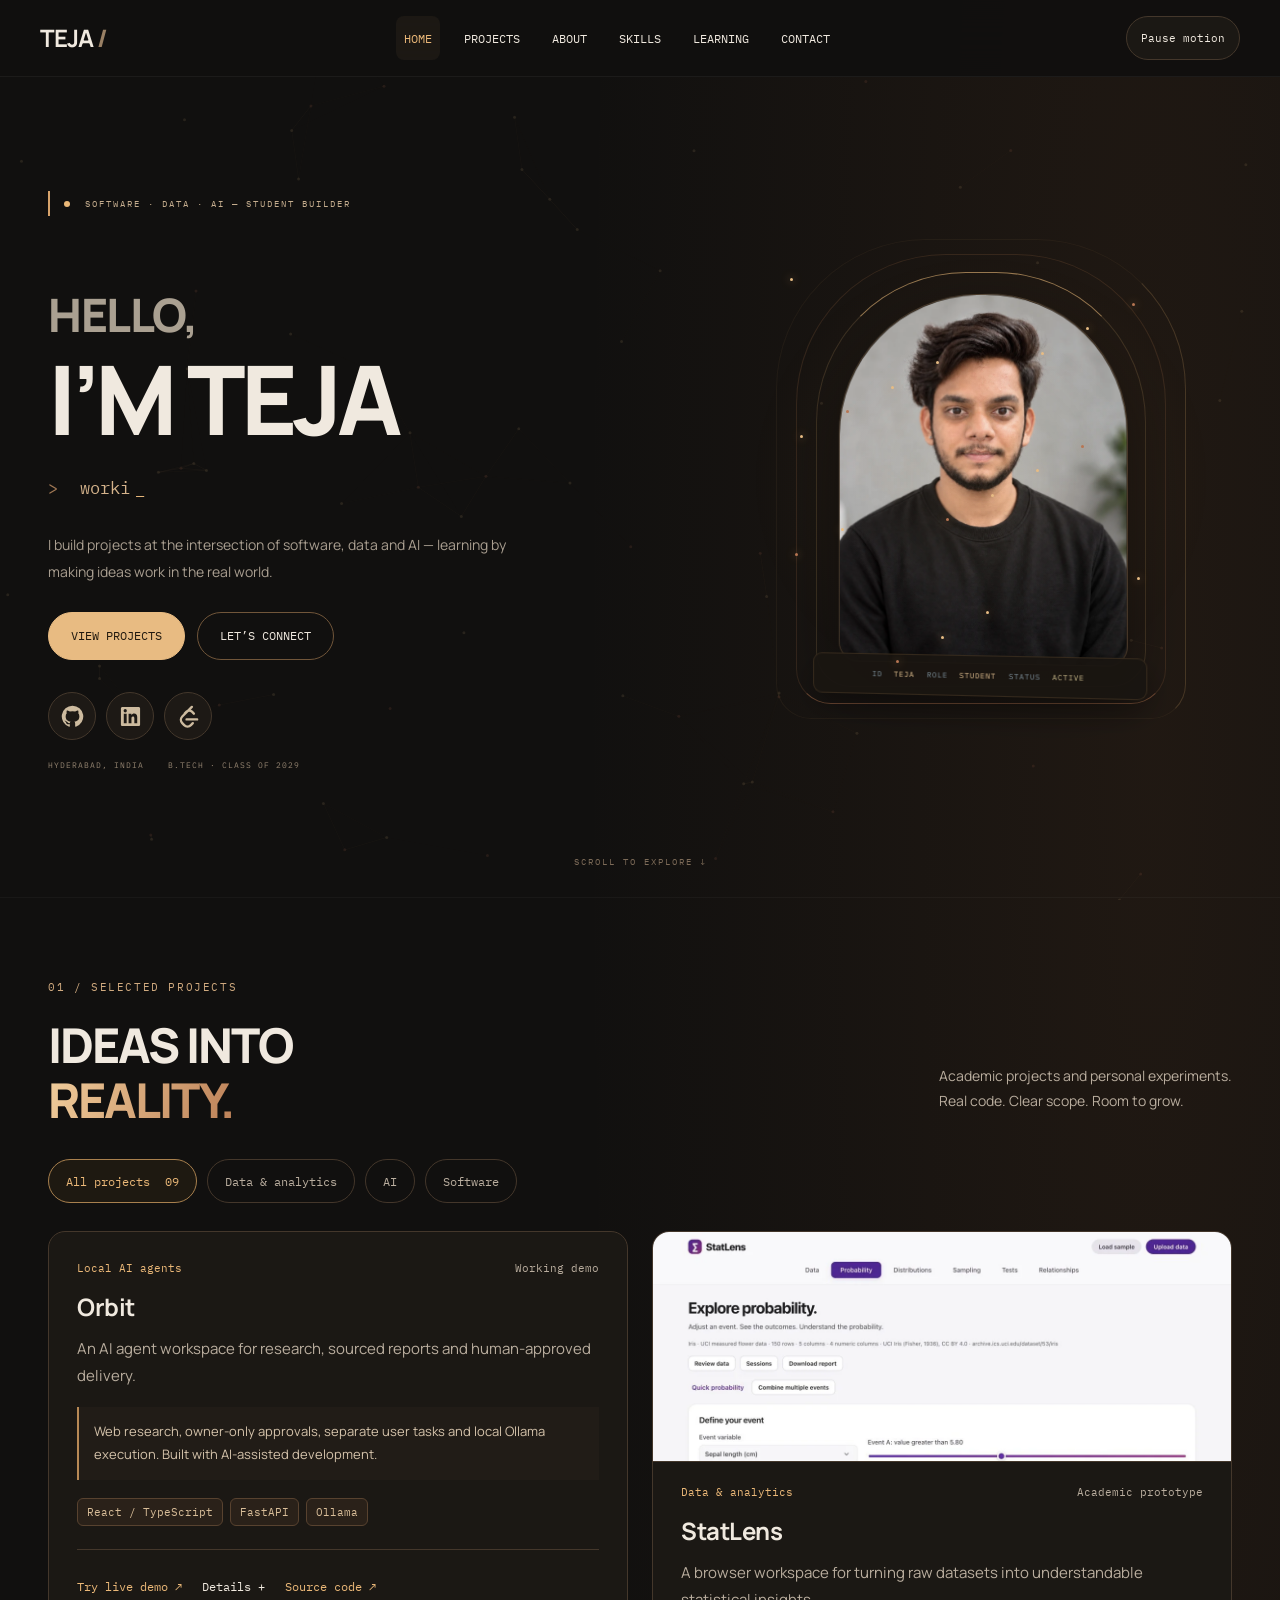
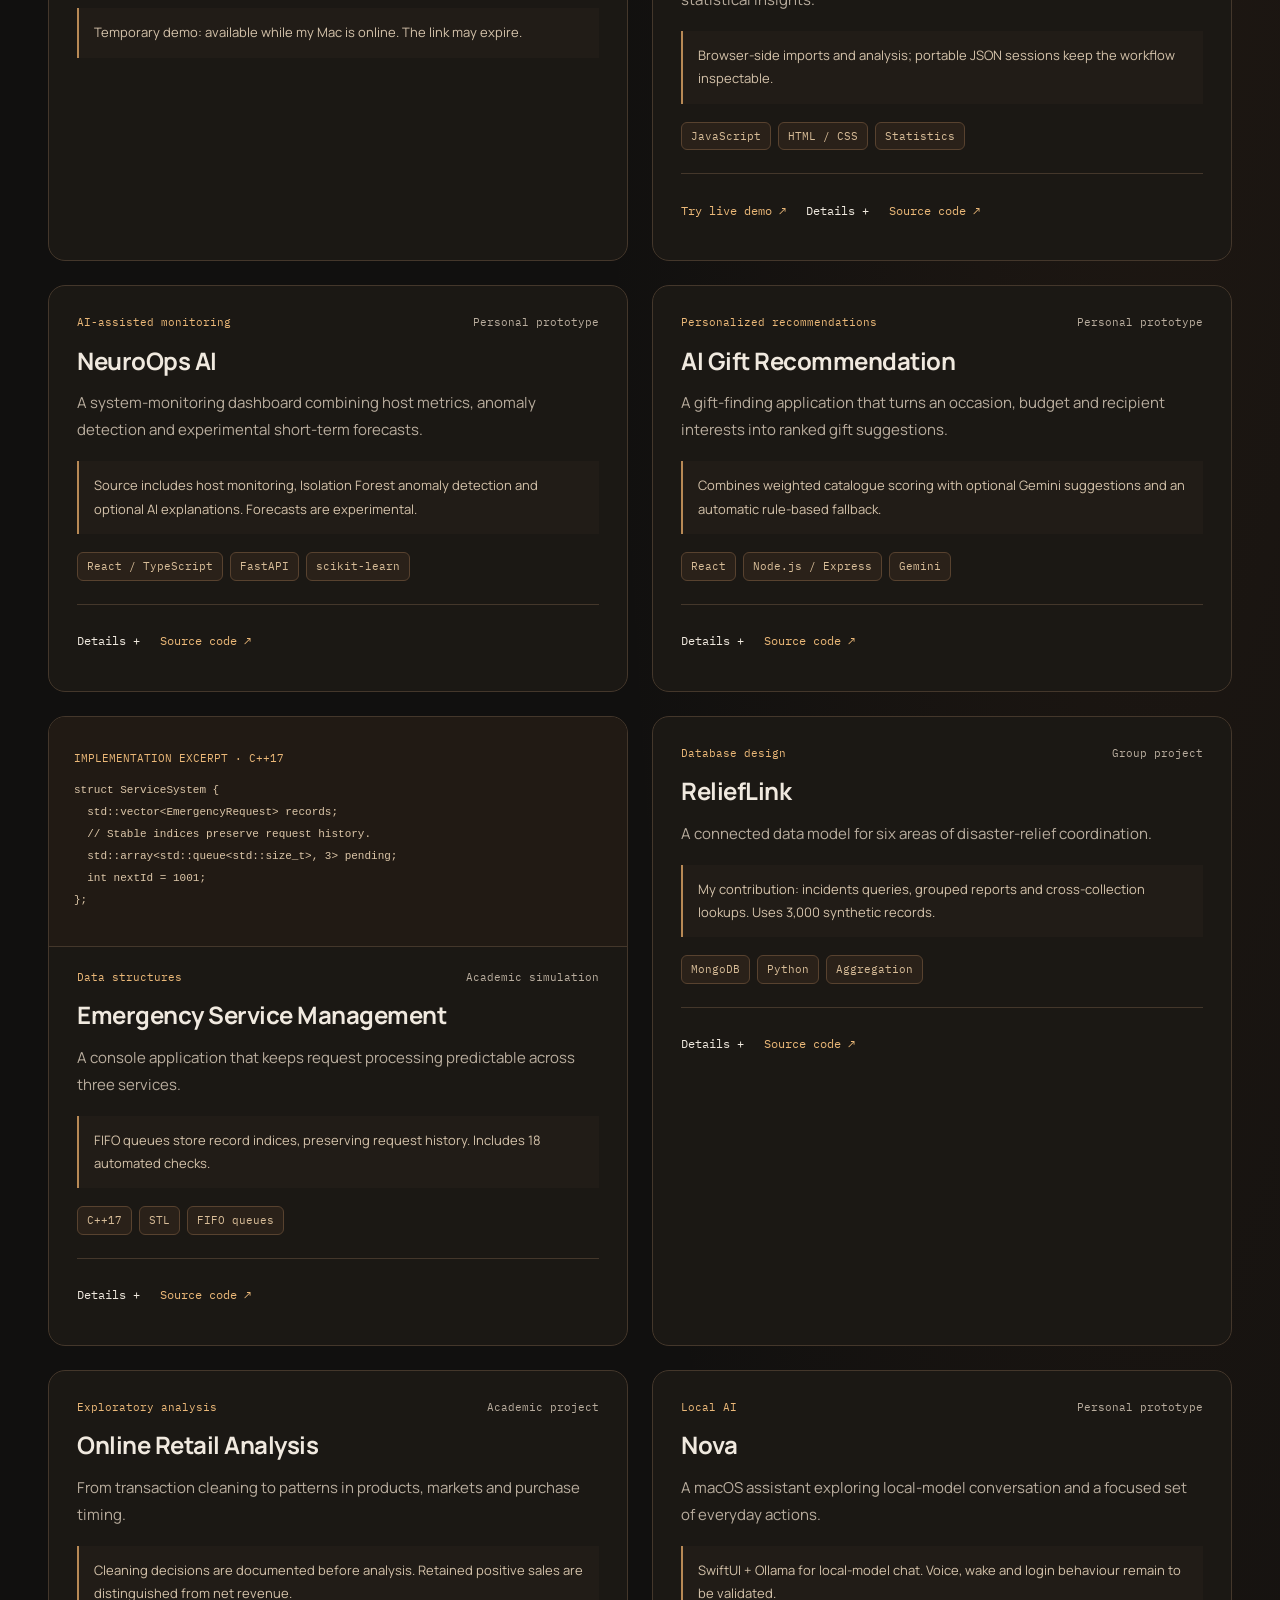
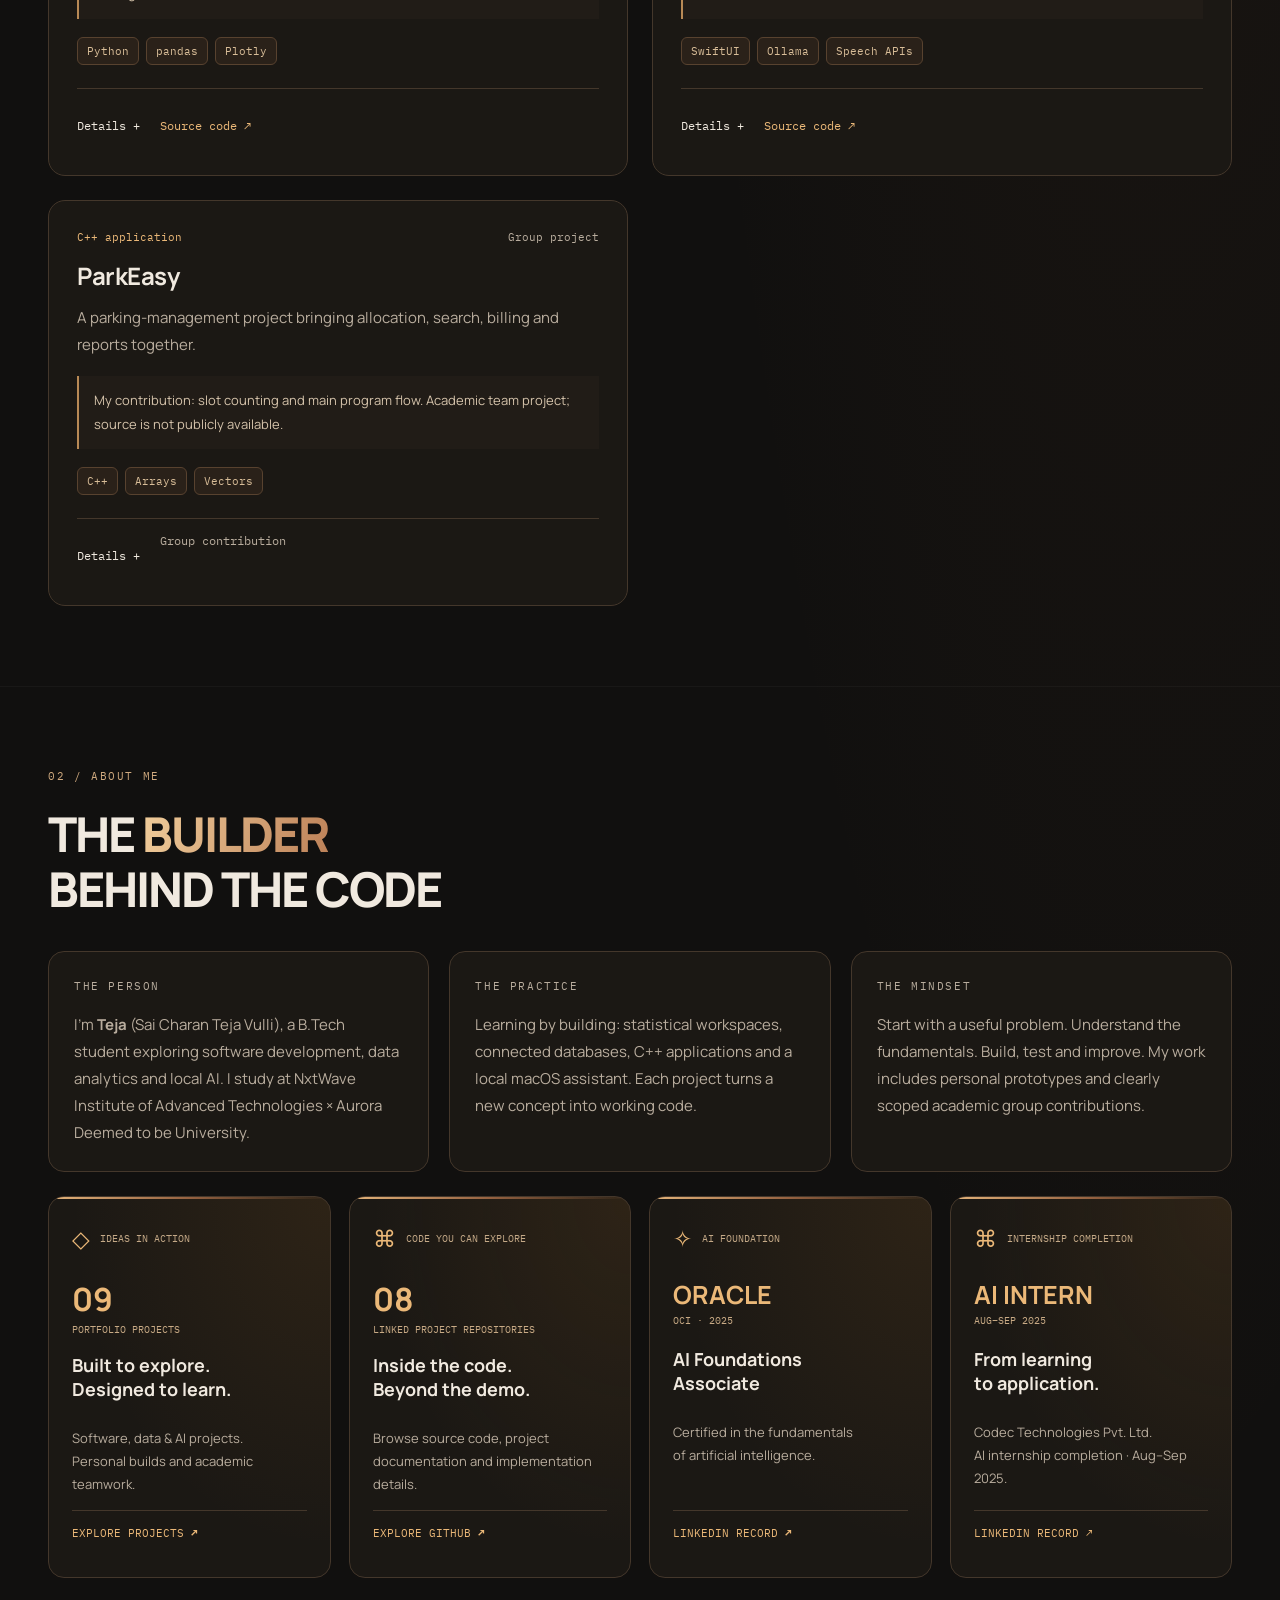
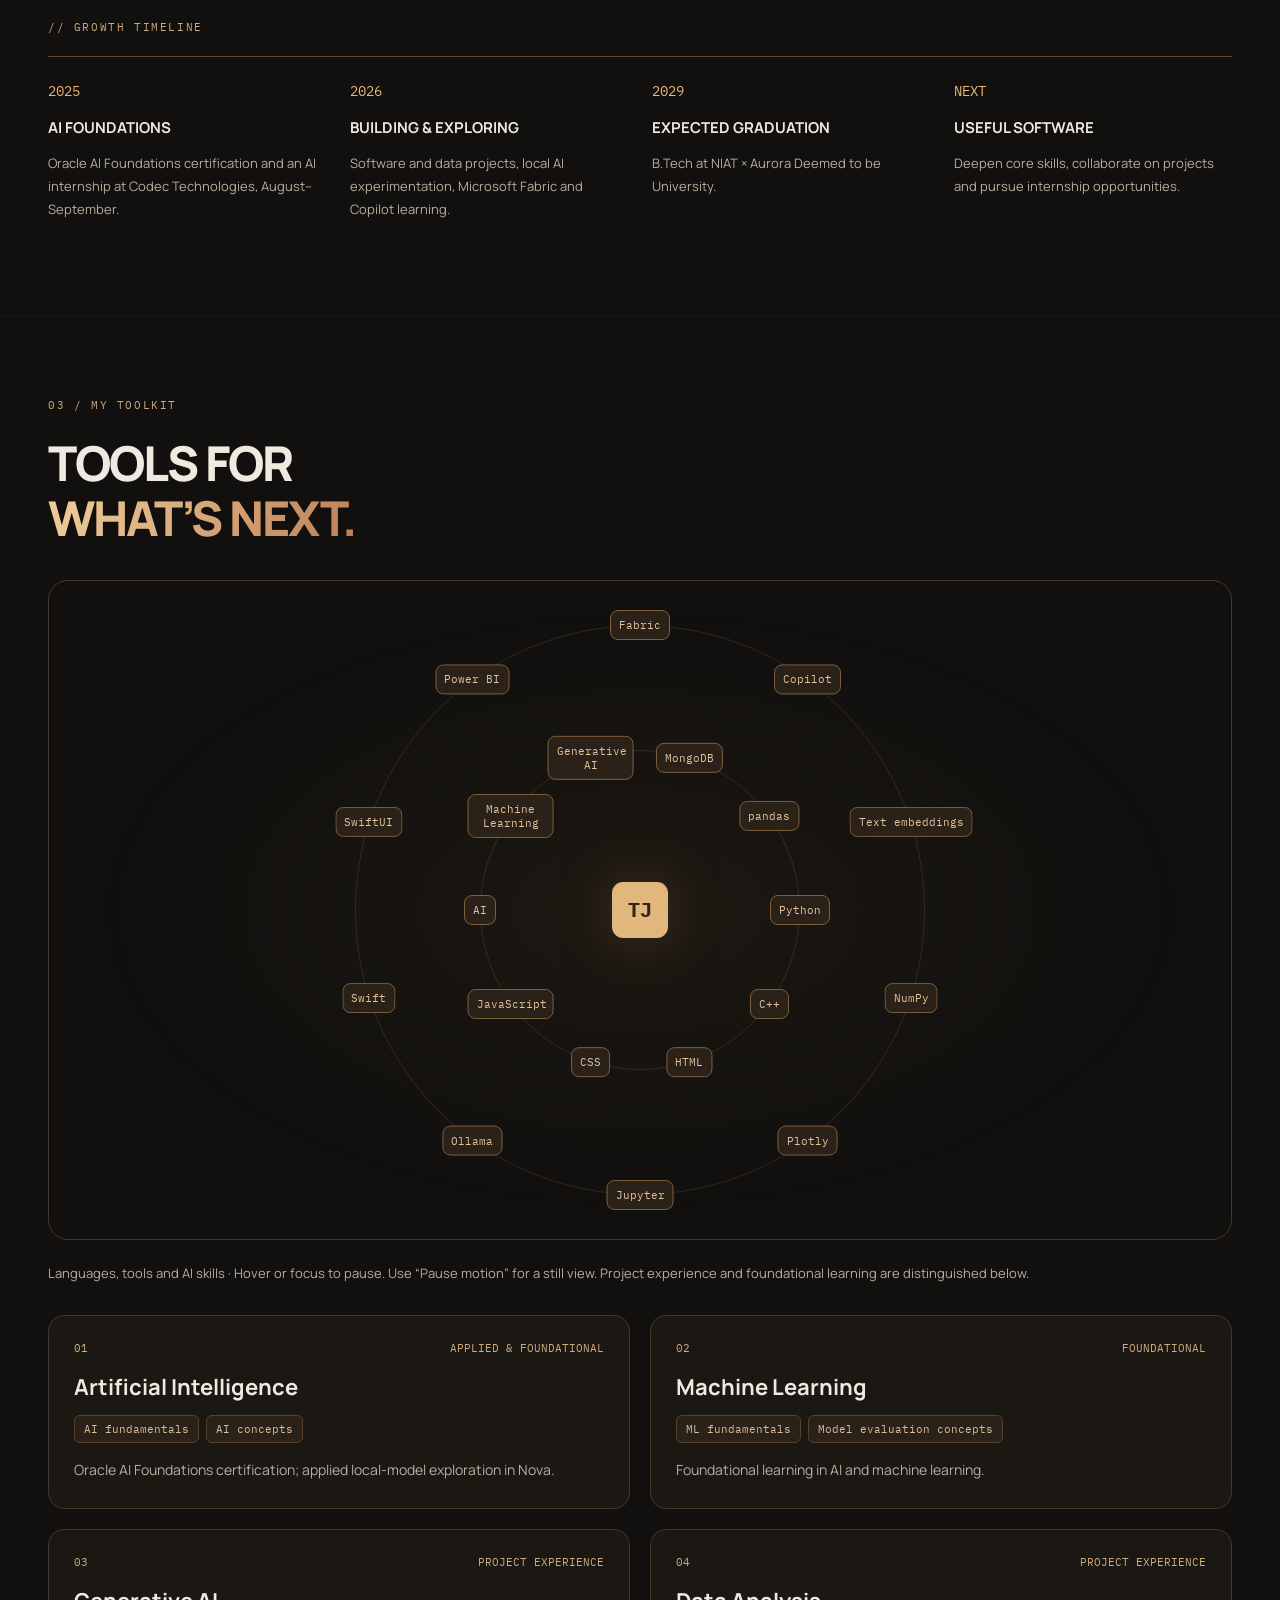
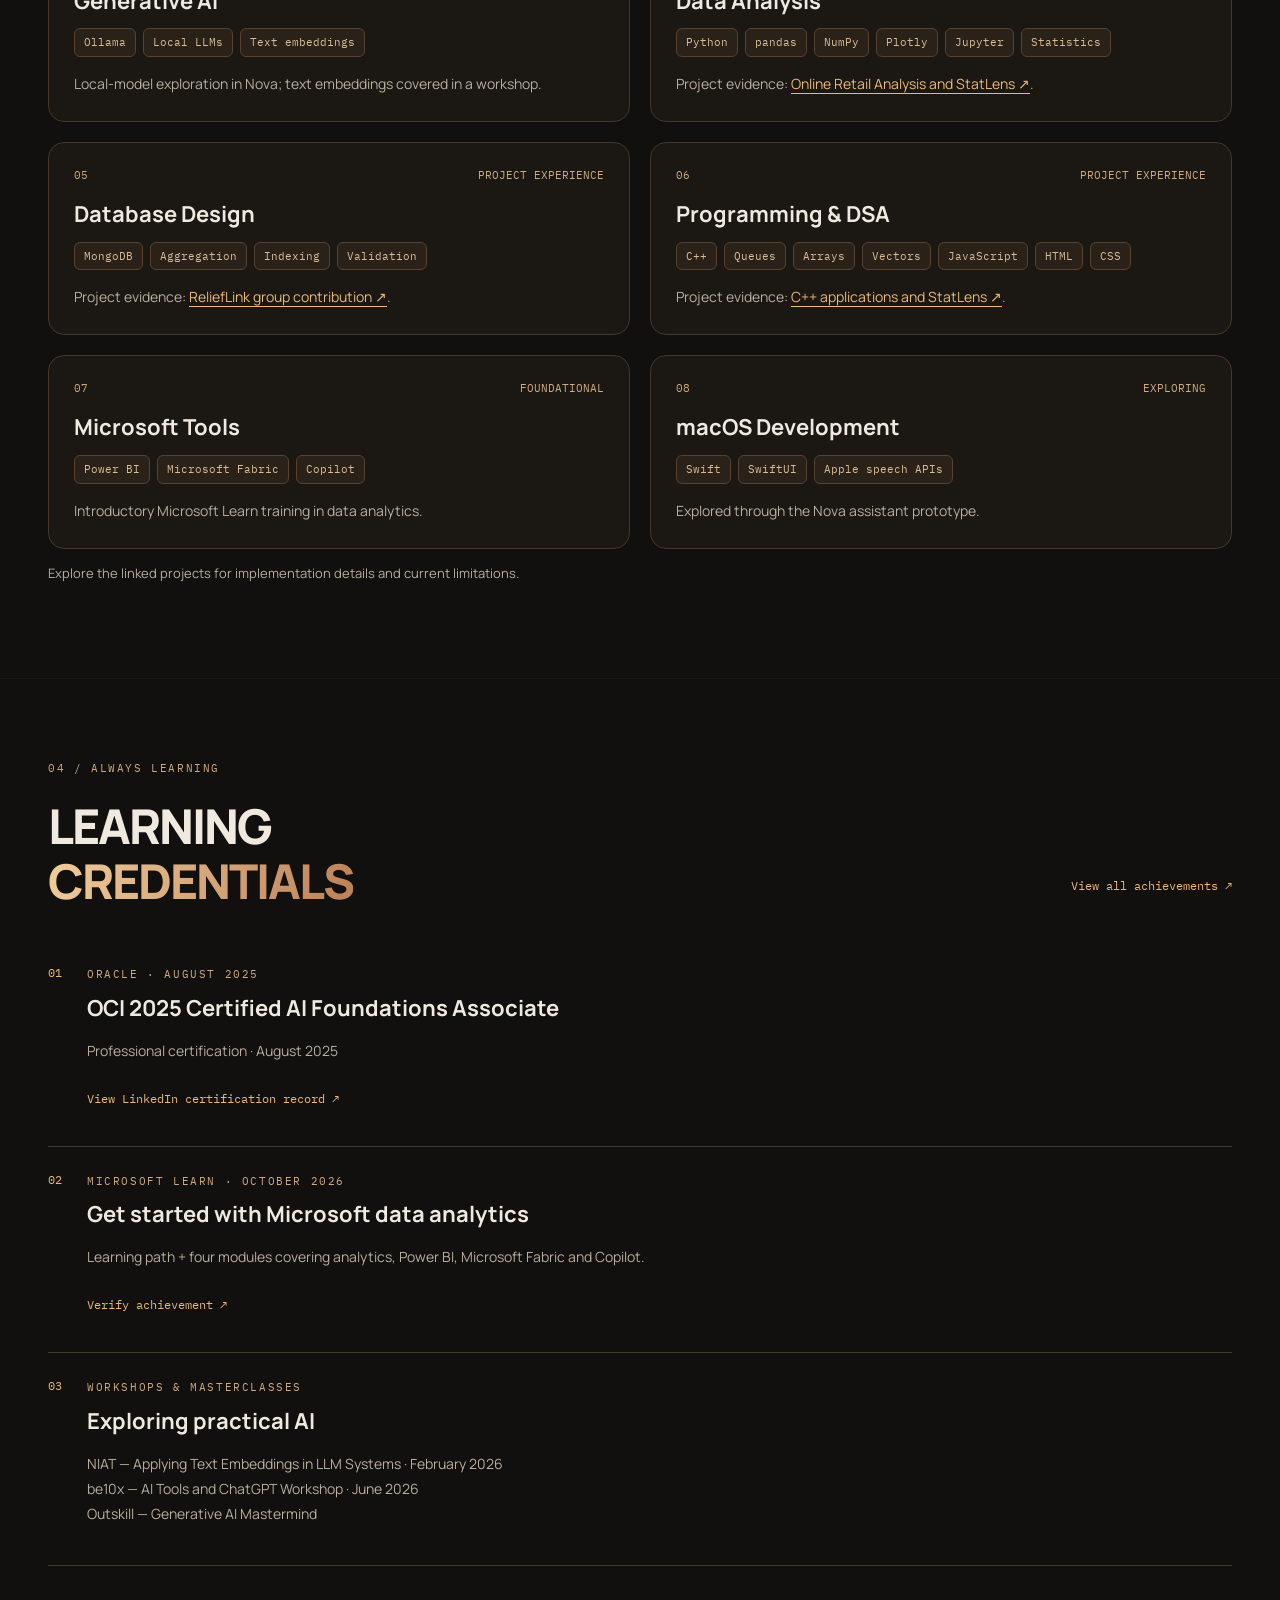
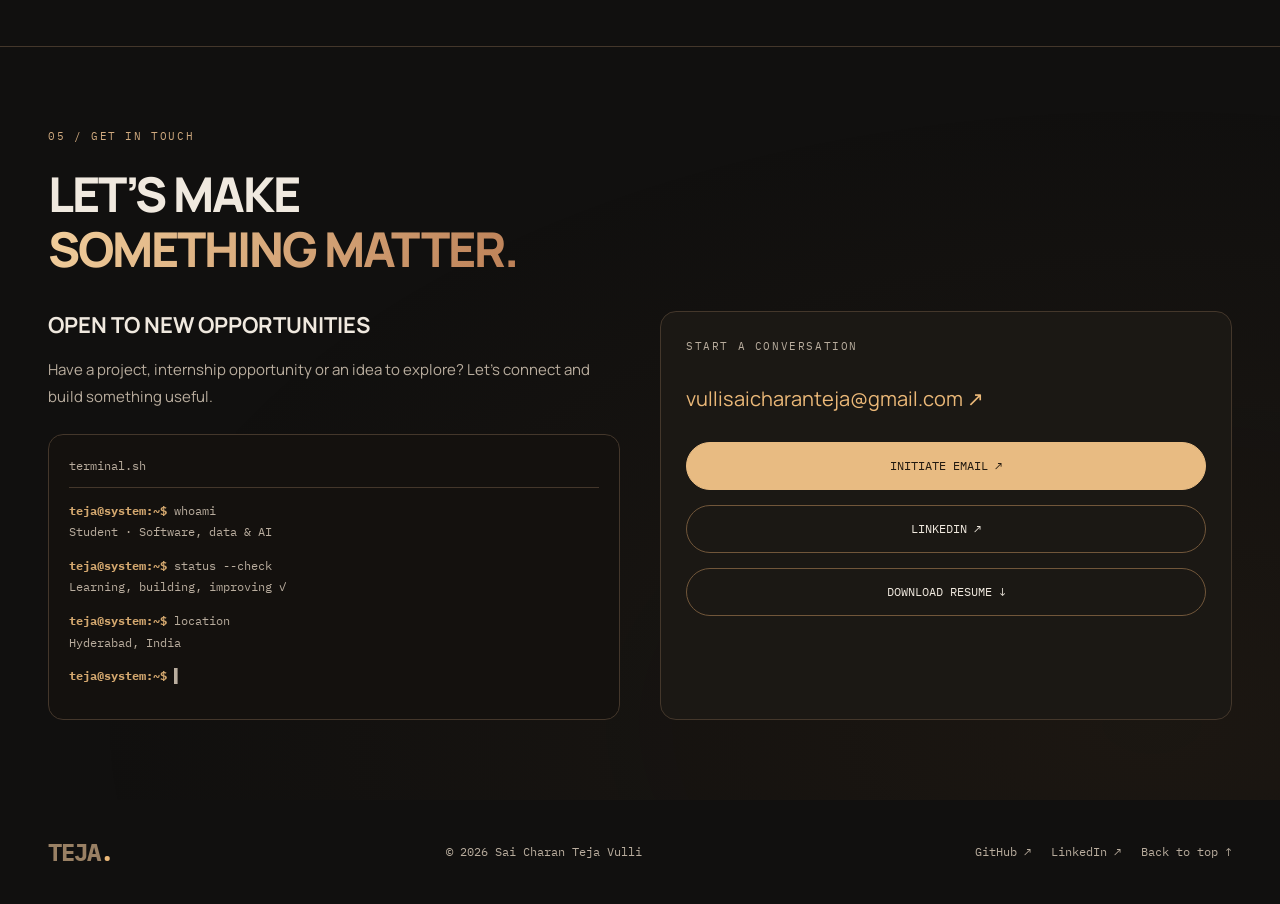
==== index.html @ 7d561c25 "Add Orbit with source and live demo links" ====
<!doctype html><html lang="en"><head><meta charset="utf-8"><meta name="viewport" content="width=device-width,initial-scale=1"><meta name="description" content="Sai Charan Teja Vulli — B.Tech student exploring software, data and local AI. Discover nine academic and personal projects."><title>Teja • Developer Portfolio</title><link rel="icon" href="favicon.svg" type="image/svg+xml"><link rel="stylesheet" href="style.css"><link rel="canonical" href="https://saicharanteja-vulli.github.io/"><meta property="og:type" content="website"><meta property="og:title" content="Teja — Software & Data Portfolio"><meta property="og:description" content="Explore my Python data tools, C++ applications and local AI prototypes. Source code, a working demo and clear project contributions."><meta property="og:url" content="https://saicharanteja-vulli.github.io/"><meta property="og:image" content="https://saicharanteja-vulli.github.io/portrait-previous.webp"><meta name="twitter:card" content="summary"><meta name="theme-color" content="#11100f"></head><body>
<a class="skip" href="#main">Skip to content</a><div class="reading-progress"></div><canvas id="network" aria-hidden="true"></canvas><div class="particles" aria-hidden="true"></div><header><a class="brand" href="#home" aria-label="Teja home"><b>TEJA</b> /</a><nav aria-label="Main navigation"><a href="#home">HOME</a><a href="#work">PROJECTS</a><a href="#about">ABOUT</a><a href="#skills">SKILLS</a><a href="#learning">LEARNING</a><a href="#contact">CONTACT</a></nav><button class="motion-toggle" id="motion-toggle" aria-pressed="false">Pause motion</button></header><main id="main"><section class="hero wrap" id="home"><div class="hero-copy"><p class="eyebrow"><span class="dot"></span> SOFTWARE · DATA · AI — STUDENT BUILDER</p><h1><span class="hello">HELLO,</span><br><span id="hero-name" tabindex="0" aria-label="I’m Teja"><span aria-hidden="true">I’M TEJA</span></span></h1><p class="hero-sub"><span class="prompt">&gt;</span> <span id="rotating">working software.</span></p><p class="intro">I build projects at the intersection of software, data and AI — learning by making ideas work in the real world.</p><div class="actions"><a class="button primary" href="#work">VIEW PROJECTS</a><a class="button" href="#contact">LET’S CONNECT</a></div><div class="socials"><a href="https://github.com/saicharanteja-vulli" target="_blank" rel="noopener noreferrer" aria-label="GitHub" title="GitHub"><svg viewBox="0 0 24 24" aria-hidden="true"><path fill="currentColor" d="M12 .8a11.2 11.2 0 0 0-3.54 21.83c.56.1.77-.24.77-.54v-2.1c-3.13.68-3.79-1.33-3.79-1.33-.51-1.3-1.25-1.65-1.25-1.65-1.02-.7.08-.69.08-.69 1.13.08 1.72 1.16 1.72 1.16 1 .1 1.56 2.26 3.29 1.2.1-.72.39-1.21.71-1.49-2.5-.28-5.13-1.25-5.13-5.55 0-1.23.44-2.23 1.16-3.02-.12-.28-.5-1.43.11-2.98 0 0 .95-.3 3.08 1.15a10.7 10.7 0 0 1 5.6 0c2.13-1.44 3.07-1.15 3.07-1.15.62 1.55.24 2.7.12 2.98.72.79 1.15 1.79 1.15 3.02 0 4.31-2.63 5.26-5.14 5.54.4.35.76 1.03.76 2.08v2.84c0 .3.2.65.77.54A11.2 11.2 0 0 0 12 .8Z"/></svg></a><a href="https://www.linkedin.com/in/sai-charan-teja-profile/" target="_blank" rel="noopener noreferrer" aria-label="LinkedIn" title="LinkedIn"><svg viewBox="0 0 24 24" aria-hidden="true"><path fill="currentColor" d="M20.5 2h-17C2.67 2 2 2.67 2 3.5v17c0 .83.67 1.5 1.5 1.5h17c.83 0 1.5-.67 1.5-1.5v-17c0-.83-.67-1.5-1.5-1.5ZM8 19H5V9h3v10ZM6.5 7.7a1.7 1.7 0 1 1 0-3.4 1.7 1.7 0 0 1 0 3.4ZM19 19h-3v-5.1c0-1.3-.5-2-1.5-2-1.1 0-1.5.8-1.5 2V19h-3V9h2.9v1.4c.7-1 1.6-1.6 2.9-1.6 2.1 0 3.2 1.3 3.2 3.8V19Z"/></svg></a><a href="https://leetcode.com/u/saicharantejvulli/" target="_blank" rel="noopener noreferrer" aria-label="LeetCode" title="LeetCode"><svg viewBox="0 0 24 24" aria-hidden="true"><path d="m15.5 2-10 10a5 5 0 0 0 0 7l2 2a5 5 0 0 0 7 0l2-2M8 9l2-2a4 4 0 0 1 5.6 0l2 2M10 15h11" fill="none" stroke="currentColor" stroke-width="2.5" stroke-linecap="round" stroke-linejoin="round"/></svg></a></div><div class="hero-foot"><span>HYDERABAD, INDIA</span><span>B.TECH · CLASS OF 2029</span></div></div><div class="portrait-stage"><div class="orbit orbit-one"></div><div class="orbit orbit-two"></div><div class="orbit orbit-three"></div><span class="cross c1">+</span><span class="cross c2">+</span><div class="portrait"><img src="portrait-previous.webp" width="720" height="900" fetchpriority="high" alt="Sai Charan Teja Vulli"><div class="portrait-label"><span>ID <b>TEJA</b></span><span>ROLE <b>STUDENT</b></span><span>STATUS <b>ACTIVE</b></span></div></div><div class="floating-code"><span class="muted">// my approach</span><br><span class="accent">learn</span>();<br><span class="accent">build</span>();<br><span class="accent">improve</span>();</div></div><div class="hero-bottom"><span>01 / THE INTRODUCTION</span><a href="#work">SCROLL TO EXPLORE ↓</a></div></section>
<section class="wrap section" id="work"><div class="section-top"><div><p class="eyebrow">01 / SELECTED PROJECTS</p><h2>IDEAS INTO<br><span class="gradient">REALITY.</span></h2></div><p>Academic projects and personal experiments.<br>Real code. Clear scope. Room to grow.</p></div><div class="filters" role="group" aria-label="Filter projects"><button class="active" aria-pressed="true" data-filter="all">All projects <span>09</span></button><button aria-pressed="false" data-filter="data">Data & analytics</button><button aria-pressed="false" data-filter="ai">AI</button><button aria-pressed="false" data-filter="software">Software</button></div><p id="results" class="sr-only" aria-live="polite">Showing 9 projects</p><div id="projects" class="project-grid"><article class="project" data-category="ai"><div class="project-body"><div class="project-top"><span>Local AI agents</span><em>Working demo</em></div><h3>Orbit</h3><p>An AI agent workspace for research, sourced reports and human-approved delivery.</p><p class="evidence">Web research, owner-only approvals, separate user tasks and local Ollama execution. Built with AI-assisted development.</p><div class="tags"><span>React / TypeScript</span><span>FastAPI</span><span>Ollama</span></div><div class="project-links"><a href="https://lenders-struck-essays-honest.trycloudflare.com" target="_blank" rel="noopener noreferrer">Try live demo ↗</a><button data-project="8" aria-label="Read about Orbit">Details +</button><a href="https://github.com/saicharanteja-vulli/orbit-agent-control-center" target="_blank" rel="noopener noreferrer">Source code ↗</a></div><p class="evidence">Temporary demo: available while my Mac is online. The link may expire.</p></div></article><article class="project" data-category="data"><div class="visual"><img src="statlens-preview.webp" alt="Actual StatLens interface showing the Iris sample dataset" width="1200" height="650" loading="lazy"></div><div class="project-body"><div class="project-top"><span>Data &amp; analytics</span><em>Academic prototype</em></div><h3>StatLens</h3><p>A browser workspace for turning raw datasets into understandable statistical insights.</p><p class="evidence">Browser-side imports and analysis; portable JSON sessions keep the workflow inspectable.</p><div class="tags"><span>JavaScript</span><span>HTML / CSS</span><span>Statistics</span></div><div class="project-links"><a href="statlens.html" target="_blank" rel="noopener noreferrer">Try live demo ↗</a><button data-project="0" aria-label="Read about StatLens">Details +</button><a href="https://github.com/saicharanteja-vulli/statlens" target="_blank" rel="noopener noreferrer">Source code ↗</a></div></div></article><article class="project" data-category="ai"><div class="project-body"><div class="project-top"><span>AI-assisted monitoring</span><em>Personal prototype</em></div><h3>NeuroOps AI</h3><p>A system-monitoring dashboard combining host metrics, anomaly detection and experimental short-term forecasts.</p><p class="evidence">Source includes host monitoring, Isolation Forest anomaly detection and optional AI explanations. Forecasts are experimental.</p><div class="tags"><span>React / TypeScript</span><span>FastAPI</span><span>scikit-learn</span></div><div class="project-links"><button data-project="6" aria-label="Read about NeuroOps AI">Details +</button><a href="https://github.com/saicharanteja-vulli/NeuroOPS-AI" target="_blank" rel="noopener noreferrer">Source code ↗</a></div></div></article><article class="project" data-category="ai"><div class="project-body"><div class="project-top"><span>Personalized recommendations</span><em>Personal prototype</em></div><h3>AI Gift Recommendation</h3><p>A gift-finding application that turns an occasion, budget and recipient interests into ranked gift suggestions.</p><p class="evidence">Combines weighted catalogue scoring with optional Gemini suggestions and an automatic rule-based fallback.</p><div class="tags"><span>React</span><span>Node.js / Express</span><span>Gemini</span></div><div class="project-links"><button data-project="7" aria-label="Read about AI Gift Recommendation">Details +</button><a href="https://github.com/saicharanteja-vulli/AI-Gift_Recommendation-System" target="_blank" rel="noopener noreferrer">Source code ↗</a></div></div></article><article class="project" data-category="software"><div class="visual code-preview"><span>IMPLEMENTATION EXCERPT · C++17</span><pre><code>struct ServiceSystem {
  std::vector&lt;EmergencyRequest&gt; records;
  // Stable indices preserve request history.
  std::array&lt;std::queue&lt;std::size_t&gt;, 3&gt; pending;
  int nextId = 1001;
};</code></pre></div><div class="project-body"><div class="project-top"><span>Data structures</span><em>Academic simulation</em></div><h3>Emergency Service Management</h3><p>A console application that keeps request processing predictable across three services.</p><p class="evidence">FIFO queues store record indices, preserving request history. Includes 18 automated checks.</p><div class="tags"><span>C++17</span><span>STL</span><span>FIFO queues</span></div><div class="project-links"><button data-project="3" aria-label="Read about Emergency Service Management">Details +</button><a href="https://github.com/saicharanteja-vulli/emergency-service-management" target="_blank" rel="noopener noreferrer">Source code ↗</a></div></div></article><article class="project" data-category="data"><div class="project-body"><div class="project-top"><span>Database design</span><em>Group project</em></div><h3>ReliefLink</h3><p>A connected data model for six areas of disaster-relief coordination.</p><p class="evidence">My contribution: incidents queries, grouped reports and cross-collection lookups. Uses 3,000 synthetic records.</p><div class="tags"><span>MongoDB</span><span>Python</span><span>Aggregation</span></div><div class="project-links"><button data-project="1" aria-label="Read about ReliefLink">Details +</button><a href="https://github.com/saicharanteja-vulli/relieflink" target="_blank" rel="noopener noreferrer">Source code ↗</a></div></div></article><article class="project" data-category="data"><div class="project-body"><div class="project-top"><span>Exploratory analysis</span><em>Academic project</em></div><h3>Online Retail Analysis</h3><p>From transaction cleaning to patterns in products, markets and purchase timing.</p><p class="evidence">Cleaning decisions are documented before analysis. Retained positive sales are distinguished from net revenue.</p><div class="tags"><span>Python</span><span>pandas</span><span>Plotly</span></div><div class="project-links"><button data-project="4" aria-label="Read about Online Retail Analysis">Details +</button><a href="https://github.com/saicharanteja-vulli/online-retail-analysis" target="_blank" rel="noopener noreferrer">Source code ↗</a></div></div></article><article class="project" data-category="ai"><div class="project-body"><div class="project-top"><span>Local AI</span><em>Personal prototype</em></div><h3>Nova</h3><p>A macOS assistant exploring local-model conversation and a focused set of everyday actions.</p><p class="evidence">SwiftUI + Ollama for local-model chat. Voice, wake and login behaviour remain to be validated.</p><div class="tags"><span>SwiftUI</span><span>Ollama</span><span>Speech APIs</span></div><div class="project-links"><button data-project="2" aria-label="Read about Nova">Details +</button><a href="https://github.com/saicharanteja-vulli/nova-mac-assistant" target="_blank" rel="noopener noreferrer">Source code ↗</a></div></div></article><article class="project" data-category="software"><div class="project-body"><div class="project-top"><span>C++ application</span><em>Group project</em></div><h3>ParkEasy</h3><p>A parking-management project bringing allocation, search, billing and reports together.</p><p class="evidence">My contribution: slot counting and main program flow. Academic team project; source is not publicly available.</p><div class="tags"><span>C++</span><span>Arrays</span><span>Vectors</span></div><div class="project-links"><button data-project="5" aria-label="Read about ParkEasy">Details +</button><span class="muted">Group contribution</span></div></div></article></div></section><section class="wrap section" id="about"><p class="eyebrow">02 / ABOUT ME</p><h2>THE <span class="gradient">BUILDER</span><br>BEHIND THE CODE</h2><div class="identity-grid"><div class="identity-logs"><article class="system-panel"><p class="eyebrow">THE PERSON</p><p>I'm <b>Teja</b> (Sai Charan Teja Vulli), a B.Tech student exploring software development, data analytics and local AI. I study at NxtWave Institute of Advanced Technologies × Aurora Deemed to be University.</p></article><article class="system-panel"><p class="eyebrow">THE PRACTICE</p><p>Learning by building: statistical workspaces, connected databases, C++ applications and a local macOS assistant. Each project turns a new concept into working code.</p></article><article class="system-panel"><p class="eyebrow">THE MINDSET</p><p>Start with a useful problem. Understand the fundamentals. Build, test and improve. My work includes personal prototypes and clearly scoped academic group contributions.</p></article></div><div class="identity-stats"><article class="achievement-card projects-card"><div class="achievement-top"><span class="achievement-icon" aria-hidden="true">◇</span><span>IDEAS IN ACTION</span></div><div class="achievement-brand"><strong>09</strong><span>PORTFOLIO PROJECTS</span></div><h3>Built to explore.<br>Designed to learn.</h3><p>Software, data & AI projects.<br>Personal builds and academic teamwork.</p><a href="#work">EXPLORE PROJECTS <b>↗</b></a></article><article class="achievement-card repositories-card"><div class="achievement-top"><span class="achievement-icon" aria-hidden="true">⌘</span><span>CODE YOU CAN EXPLORE</span></div><div class="achievement-brand"><strong>08</strong><span>LINKED PROJECT REPOSITORIES</span></div><h3>Inside the code.<br>Beyond the demo.</h3><p>Browse source code, project<br>documentation and implementation details.</p><a href="https://github.com/saicharanteja-vulli" target="_blank" rel="noopener noreferrer">EXPLORE GITHUB <b>↗</b></a></article><article class="achievement-card certification-card"><div class="achievement-top"><span class="achievement-icon" aria-hidden="true">✧</span><span>AI FOUNDATION</span></div><div class="achievement-brand">ORACLE <span>OCI · 2025</span></div><h3>AI Foundations<br>Associate</h3><p>Certified in the fundamentals<br>of artificial intelligence.</p><a href="https://www.linkedin.com/in/sai-charan-teja-profile/details/certifications/" target="_blank" rel="noopener noreferrer">LINKEDIN RECORD <b>↗</b></a></article><article class="achievement-card internship-card"><div class="achievement-top"><span class="achievement-icon" aria-hidden="true">⌘</span><span>INTERNSHIP COMPLETION</span></div><div class="achievement-brand">AI INTERN <span>AUG–SEP 2025</span></div><h3>From learning<br>to application.</h3><p>Codec Technologies Pvt. Ltd.<br>AI internship completion · Aug–Sep 2025.</p><a href="https://www.linkedin.com/in/sai-charan-teja-profile/details/certifications/" target="_blank" rel="noopener noreferrer">LINKEDIN RECORD ↗</a></article></div></div><p class="eyebrow timeline-label">// GROWTH TIMELINE</p><div class="timeline"><article><span>2025</span><h3>AI FOUNDATIONS</h3><p>Oracle AI Foundations certification and an AI internship at Codec Technologies, August–September.</p></article><article><span>2026</span><h3>BUILDING & EXPLORING</h3><p>Software and data projects, local AI experimentation, Microsoft Fabric and Copilot learning.</p></article><article><span>2029</span><h3>EXPECTED GRADUATION</h3><p>B.Tech at NIAT × Aurora Deemed to be University.</p></article><article><span>NEXT</span><h3>USEFUL SOFTWARE</h3><p>Deepen core skills, collaborate on projects and pursue internship opportunities.</p></article></div></section><section class="wrap section" id="skills"><p class="eyebrow">03 / MY TOOLKIT</p><h2>TOOLS FOR<br><span class="gradient">WHAT’S NEXT.</span></h2><div class="solar-system tool-universe" tabindex="0" aria-label="Skills and tools orbiting Teja; focus pauses the animation"><div class="sun">TJ</div><div class="tool-ring" style="--ring:0"></div><div class="tool-ring" style="--ring:1"></div><div class="tool-ring" style="--ring:2"></div><div class="tool-ring" style="--ring:3"></div><div class="tool-ring" style="--ring:4"></div><span class="tool-planet" style="--angle:0deg;--distance:160px;--duration:100s;--phase:0s">Python</span><span class="tool-planet" style="--angle:36deg;--distance:160px;--duration:100s;--phase:0s">C++</span><span class="tool-planet" style="--angle:72deg;--distance:160px;--duration:100s;--phase:0s">HTML</span><span class="tool-planet" style="--angle:108deg;--distance:160px;--duration:100s;--phase:0s">CSS</span><span class="tool-planet" style="--angle:144deg;--distance:160px;--duration:100s;--phase:0s">JavaScript</span><span class="tool-planet" style="--angle:180deg;--distance:160px;--duration:100s;--phase:0s">AI</span><span class="tool-planet" style="--angle:216deg;--distance:160px;--duration:100s;--phase:0s">Machine Learning</span><span class="tool-planet" style="--angle:252deg;--distance:160px;--duration:100s;--phase:0s">Generative AI</span><span class="tool-planet" style="--angle:288deg;--distance:160px;--duration:100s;--phase:0s">MongoDB</span><span class="tool-planet" style="--angle:324deg;--distance:160px;--duration:100s;--phase:0s">pandas</span><span class="tool-planet" style="--angle:18deg;--distance:285px;--duration:100s;--phase:0s">NumPy</span><span class="tool-planet" style="--angle:54deg;--distance:285px;--duration:100s;--phase:0s">Plotly</span><span class="tool-planet" style="--angle:90deg;--distance:285px;--duration:100s;--phase:0s">Jupyter</span><span class="tool-planet" style="--angle:126deg;--distance:285px;--duration:100s;--phase:0s">Ollama</span><span class="tool-planet" style="--angle:162deg;--distance:285px;--duration:100s;--phase:0s">Swift</span><span class="tool-planet" style="--angle:198deg;--distance:285px;--duration:100s;--phase:0s">SwiftUI</span><span class="tool-planet" style="--angle:234deg;--distance:285px;--duration:100s;--phase:0s">Power BI</span><span class="tool-planet" style="--angle:270deg;--distance:285px;--duration:100s;--phase:0s">Fabric</span><span class="tool-planet" style="--angle:306deg;--distance:285px;--duration:100s;--phase:0s">Copilot</span><span class="tool-planet" style="--angle:342deg;--distance:285px;--duration:100s;--phase:0s">Text embeddings</span></div><p class="skills-note">Languages, tools and AI skills · Hover or focus to pause. Use “Pause motion” for a still view. Project experience and foundational learning are distinguished below.</p><div class="skill-groups"><article class="skill-group"><div class="skill-group-top"><span>01</span><span>APPLIED & FOUNDATIONAL</span></div><h3>Artificial Intelligence</h3><div class="skill-tags"><span>AI fundamentals</span><span>AI concepts</span></div><p>Oracle AI Foundations certification; applied local-model exploration in Nova.</p></article><article class="skill-group"><div class="skill-group-top"><span>02</span><span>FOUNDATIONAL</span></div><h3>Machine Learning</h3><div class="skill-tags"><span>ML fundamentals</span><span>Model evaluation concepts</span></div><p>Foundational learning in AI and machine learning.</p></article><article class="skill-group"><div class="skill-group-top"><span>03</span><span>PROJECT EXPERIENCE</span></div><h3>Generative AI</h3><div class="skill-tags"><span>Ollama</span><span>Local LLMs</span><span>Text embeddings</span></div><p>Local-model exploration in Nova; text embeddings covered in a workshop.</p></article><article class="skill-group"><div class="skill-group-top"><span>04</span><span>PROJECT EXPERIENCE</span></div><h3>Data Analysis</h3><div class="skill-tags"><span>Python</span><span>pandas</span><span>NumPy</span><span>Plotly</span><span>Jupyter</span><span>Statistics</span></div><p>Project evidence: <a href="#work">Online Retail Analysis and StatLens ↗</a>.</p></article><article class="skill-group"><div class="skill-group-top"><span>05</span><span>PROJECT EXPERIENCE</span></div><h3>Database Design</h3><div class="skill-tags"><span>MongoDB</span><span>Aggregation</span><span>Indexing</span><span>Validation</span></div><p>Project evidence: <a href="#work">ReliefLink group contribution ↗</a>.</p></article><article class="skill-group"><div class="skill-group-top"><span>06</span><span>PROJECT EXPERIENCE</span></div><h3>Programming & DSA</h3><div class="skill-tags"><span>C++</span><span>Queues</span><span>Arrays</span><span>Vectors</span><span>JavaScript</span><span>HTML</span><span>CSS</span></div><p>Project evidence: <a href="#work">C++ applications and StatLens ↗</a>.</p></article><article class="skill-group"><div class="skill-group-top"><span>07</span><span>FOUNDATIONAL</span></div><h3>Microsoft Tools</h3><div class="skill-tags"><span>Power BI</span><span>Microsoft Fabric</span><span>Copilot</span></div><p>Introductory Microsoft Learn training in data analytics.</p></article><article class="skill-group"><div class="skill-group-top"><span>08</span><span>EXPLORING</span></div><h3>macOS Development</h3><div class="skill-tags"><span>Swift</span><span>SwiftUI</span><span>Apple speech APIs</span></div><p>Explored through the Nova assistant prototype.</p></article></div><p class="skills-note">Explore the linked projects for implementation details and current limitations.</p></section>
<section class="wrap section" id="learning"><div class="section-top"><div><p class="eyebrow">04 / ALWAYS LEARNING</p><h2>LEARNING<br><span class="gradient">CREDENTIALS</span></h2></div><a class="text-link" href="https://www.linkedin.com/in/sai-charan-teja-profile/details/certifications/" target="_blank" rel="noopener noreferrer">View all achievements ↗</a></div><div class="credentials"><article><span class="credential-no">01</span><div><span class="eyebrow">ORACLE · AUGUST 2025</span><h3>OCI 2025 Certified AI Foundations Associate</h3><p>Professional certification · August 2025</p><a class="text-link" href="https://www.linkedin.com/in/sai-charan-teja-profile/details/certifications/" target="_blank" rel="noopener noreferrer">View LinkedIn certification record ↗</a></div></article><article><span class="credential-no">02</span><div><span class="eyebrow">MICROSOFT LEARN · OCTOBER 2026</span><h3>Get started with Microsoft data analytics</h3><p>Learning path + four modules covering analytics, Power BI, Microsoft Fabric and Copilot.</p><a class="text-link" href="https://learn.microsoft.com/api/achievements/share/en-us/SaiCharanTejaVulli-3666/8V9TTS3W?sharingId=F284EDEC46CD9451" target="_blank" rel="noopener noreferrer">Verify achievement ↗</a></div></article><article><span class="credential-no">03</span><div><span class="eyebrow">WORKSHOPS & MASTERCLASSES</span><h3>Exploring practical AI</h3><p>NIAT — Applying Text Embeddings in LLM Systems · February 2026<br>be10x — AI Tools and ChatGPT Workshop · June 2026<br>Outskill — Generative AI Mastermind</p></div></article></div></section>
<section id="contact" class="contact"><div class="wrap"><p class="eyebrow">05 / GET IN TOUCH</p><h2>LET’S MAKE<br><span class="gradient">SOMETHING MATTER.</span></h2><div class="connect-grid"><div><h3>OPEN TO NEW OPPORTUNITIES</h3><p>Have a project, internship opportunity or an idea to explore? Let’s connect and build something useful.</p><div class="terminal"><div class="terminal-bar"><i></i><i></i><i></i><span>terminal.sh</span></div><p><b>teja@system:~$</b> whoami<br><span>Student · Software, data & AI</span></p><p><b>teja@system:~$</b> status --check<br><span>Learning, building, improving ✓</span></p><p><b>teja@system:~$</b> location<br><span>Hyderabad, India</span></p><p><b>teja@system:~$</b> <span class="cursor">▌</span></p></div></div><div class="system-panel contact-links"><p class="eyebrow">START A CONVERSATION</p><a class="email" href="mailto:vullisaicharanteja@gmail.com">vullisaicharanteja@gmail.com ↗</a><a class="button primary" href="mailto:vullisaicharanteja@gmail.com">INITIATE EMAIL ↗</a><a class="button" href="https://www.linkedin.com/in/sai-charan-teja-profile/" target="_blank" rel="noopener noreferrer">LINKEDIN ↗</a><a class="button" href="Sai_Charan_Teja_Resume.pdf" download>DOWNLOAD RESUME ↓</a></div></div></div></section></main><footer class="wrap"><a class="brand" href="#home">TEJA<span class="accent">.</span></a><p>© 2026 Sai Charan Teja Vulli</p><div><a href="https://github.com/saicharanteja-vulli" target="_blank" rel="noopener noreferrer">GitHub ↗</a><a href="https://www.linkedin.com/in/sai-charan-teja-profile/" target="_blank" rel="noopener noreferrer">LinkedIn ↗</a><a href="#home">Back to top ↑</a></div></footer>
<dialog id="project-dialog" aria-labelledby="dialog-title"><button id="close-dialog" aria-label="Close project details">×</button><p class="eyebrow" id="dialog-category"></p><h2 id="dialog-title"></h2><p id="dialog-description"></p><h3>Implementation & evidence</h3><ul id="dialog-features"></ul><p id="dialog-scope" class="scope"></p><a id="dialog-link" class="button primary" target="_blank" rel="noopener noreferrer">Explore repository ↗</a></dialog><script id="project-data" type="application/json">[{"title":"StatLens","category":"data","label":"Data & analytics","type":"Academic prototype","tags":["JavaScript","HTML / CSS","Statistics"],"repo":"statlens","description":"A browser workspace for turning raw datasets into understandable statistical insights.","features":["Import CSV, TSV, Excel and selectable-text PDF tables.","Review missing values, duplicates and outliers before cleaning.","Explore probability, statistical tests and linear regression.","Save portable JSON sessions and export HTML reports."],"scope":"Academic probability and statistics prototype. Scanned PDFs require external OCR; analysis depends on the assumptions of each statistical test.","graphic":"chart"},{"title":"ReliefLink","category":"data","label":"Database design","type":"Group project","tags":["MongoDB","Python","Aggregation"],"repo":"relieflink","description":"A connected data model for six areas of disaster-relief coordination.","features":["Six databases, 60 collections and 3,000 fictional demonstration records.","My contribution focuses on incidents, filtered queries, grouped reports and cross-collection lookups.","Collection validators, indexes and reproducible setup scripts.","A six-member academic group project spanning incidents, rescue, shelters, donations, volunteers and logistics."],"scope":"A classroom database demonstration using synthetic data, not a deployed emergency-response service.","graphic":"nodes"},{"title":"Nova","category":"ai","label":"Local AI","type":"Personal prototype","tags":["SwiftUI","Ollama","Speech APIs"],"repo":"nova-mac-assistant","description":"A macOS assistant exploring local-model conversation and a focused set of everyday actions.","features":["SwiftUI interface connected to a local Ollama model.","Notes, remembered facts and timers.","Supported app launching and reviewed browser searches.","Apple speech APIs for spoken interaction."],"scope":"Personal prototype. End-to-end microphone recognition, wake accuracy and login launch still need testing. Speech recognition may use Apple servers when on-device recognition is unavailable.","graphic":"orb"},{"title":"Emergency Service Management","category":"software","label":"Data structures","type":"Academic simulation","tags":["C++17","STL","FIFO queues"],"repo":"emergency-service-management","description":"A console application that keeps request processing predictable across three services.","features":["Separate FIFO queues for Medical, Fire and Police requests.","Sequential request IDs, search, duplicate detection and input validation.","Queue indices are separate from stored records so reports preserve processing order.","Includes 18 automated checks covering core and edge-case behavior."],"scope":"An in-memory academic simulation. It does not contact emergency services or persist records after exit.","graphic":"queue"},{"title":"Online Retail Analysis","category":"data","label":"Exploratory analysis","type":"Academic project","tags":["Python","pandas","Plotly"],"repo":"online-retail-analysis","description":"From transaction cleaning to patterns in products, markets and purchase timing.","features":["Documented cleaning of missing customer IDs, duplicates, cancellations and nonpositive quantities or prices.","Exploratory analysis in a Jupyter notebook using pandas, NumPy and Plotly.","Companion browser dashboard for exploring sales patterns.","Revenue is based on retained positive sales lines and is not labelled net revenue or profit."],"scope":"Exploratory coursework based on the Online Retail dataset, not a forecasting model.","graphic":"bars"},{"title":"ParkEasy","category":"software","label":"C++ application","type":"Group project","tags":["C++","Arrays","Vectors"],"repo":null,"description":"A parking-management project bringing allocation, search, billing and reports together.","features":["Group project covering parking allocation, search, billing and reports.","My contribution: slot counting and the main program flow.","Uses C++ arrays and vectors to work with parking records."],"scope":"Academic group project. A public source repository is not currently available.","graphic":"parking"},{"title":"NeuroOps AI","category":"ai","label":"AI-assisted monitoring","type":"Personal prototype","tags":["React / TypeScript","FastAPI","scikit-learn"],"repo":"NeuroOPS-AI","description":"A system-monitoring dashboard combining host metrics, anomaly detection and experimental short-term forecasts.","features":["Collect CPU, memory, disk and network metrics from the backend host with psutil.","Flag unusual metric patterns using Isolation Forest on recent snapshots.","Explore experimental CPU and memory forecasts using polynomial regression.","Request metric explanations through optional Gemini or OpenAI integration, with a rule-based fallback."],"scope":"Personal prototype reviewed from source. Metrics describe the host running the backend. Forecast confidence is heuristic, not a validated accuracy measure. End-to-end deployment and model performance have not been independently verified."},{"title":"AI Gift Recommendation","category":"ai","label":"Personalized recommendations","type":"Personal prototype","tags":["React","Node.js / Express","Gemini"],"repo":"AI-Gift_Recommendation-System","description":"A gift-finding application that turns an occasion, budget and recipient interests into ranked gift suggestions.","features":["Match gifts using occasion, relationship, recipient age, budget and preferences.","Rank catalogue products with a weighted rule-based scoring engine.","Optionally generate suggestions with Gemini through OpenRouter; fall back to local scoring when unavailable.","Return gift descriptions, estimated costs and suggested next steps through a React interface and Express backend."],"scope":"Personal prototype reviewed from source. AI-generated prices and ratings are suggestions, not verified retailer data. Live deployment and recommendation quality have not been independently tested."},{"title":"Orbit","category":"ai","label":"Local AI agents","type":"Working demo","tags":["React / TypeScript","FastAPI","Ollama"],"repo":"orbit-agent-control-center","description":"An AI agent workspace for research, sourced reports and human-approved delivery.","features":["Search the web and read supporting pages to prepare sourced reports.","Review exact file or webhook proposals before the worker executes them.","Login, user roles and separate task histories with owner-only approvals.","Durable SQLite task queue, separate worker and local Ollama generation."],"scope":"AI-assisted student build; working demo, not an independently audited production service. The temporary demo requires the host Mac online and its URL may expire. Model output needs human review; web searches leave the device."}]</script><script src="app.js"></script></body></html>
---- style.css ----
@import url('https://fonts.googleapis.com/css2?family=Manrope:wght@400;500;600;700;800&family=IBM+Plex+Mono:wght@400;500&display=swap');
:root{--bg:#11100f;--panel:#1b1814;--line:#44372b;--accent:#ebb878;--text:#f0e9df;--muted:#b9ad9e;--mono:'IBM Plex Mono',monospace;--heading:'Manrope',sans-serif;color-scheme:dark}*{box-sizing:border-box}html{scroll-behavior:smooth;scroll-padding-top:100px}body{margin:0;background:radial-gradient(ellipse at 90% 8%,#a663321a,transparent 35%),var(--bg);color:var(--text);font:15px/1.8 var(--heading)}a{color:inherit;text-decoration:none}button{font:inherit;cursor:pointer}a,button{touch-action:manipulation}a:hover{color:var(--accent)}a:focus-visible,button:focus-visible,[tabindex]:focus-visible{outline:2px solid var(--accent);outline-offset:5px}button{color:inherit}[hidden]{display:none!important}.wrap{max-width:1280px;margin:auto;padding-inline:48px}.accent,.text-link{color:var(--accent)}.muted{color:var(--muted)}header{position:sticky;top:0;z-index:10;display:flex;justify-content:space-between;align-items:center;gap:20px;padding:16px 40px;background:#11100fed;backdrop-filter:blur(18px);border-bottom:1px solid #ffffff0d}.brand{font-size:24px;font-weight:800;letter-spacing:-1px;color:#998064}.brand b{color:var(--text)}nav{display:flex;gap:16px;font:12px var(--mono)}nav a{display:flex;align-items:center;min-height:44px;padding:8px;border-radius:8px}nav a.active{color:var(--accent);background:#ebb8780e}.motion-toggle{border:1px solid var(--line);border-radius:25px;padding:10px 14px;min-height:44px;background:var(--panel);font:11px var(--mono)}.hero{display:grid;grid-template-columns:1.2fr 1fr;align-items:center;gap:50px;min-height:680px;padding-block:60px 75px;position:relative;overflow:hidden}.eyebrow{font:11px/1.7 var(--mono);letter-spacing:1.6px;color:#d0aa7f;margin:0 0 20px}.hero-copy>.eyebrow{border-left:2px solid var(--accent);padding-left:14px}.dot{display:inline-block;width:6px;height:6px;background:var(--accent);border-radius:50%;margin-right:8px}h1{font:800 clamp(60px,7.5vw,96px)/1.06 var(--heading);letter-spacing:-5px;margin:15px 0 25px}.hello{font-size:.48em;letter-spacing:-1px;color:#b4a693}h2{font:800 clamp(32px,4vw,48px)/1.15 var(--heading);letter-spacing:-2px;margin:0}h3{font:700 22px/1.35 var(--heading);margin:0 0 12px}.gradient{color:var(--accent);background:linear-gradient(110deg,#f1ce9c,#bc8057);background-clip:text;-webkit-text-fill-color:transparent}.hero-sub{font:15px var(--mono);color:var(--accent);margin:0 0 22px}.prompt{color:#a47b52;margin-right:8px}.intro{max-width:510px;font-size:16px;color:var(--muted);margin-bottom:25px}.actions{display:flex;gap:12px;flex-wrap:wrap}.button{display:inline-flex;align-items:center;justify-content:center;min-height:48px;padding:13px 22px;border:1px solid #71563a;border-radius:30px;font:12px/1.5 var(--mono);transition:background .25s,transform .25s}.button:hover{background:#32271c;transform:translateY(-2px)}.primary{background:#e8bb82;color:#21190f;border-color:#e8bb82}.primary:hover{background:#f2cea0;color:#21190f}.socials{display:flex;gap:12px;margin-top:25px}.socials a{display:grid;place-items:center;width:48px;height:48px;background:#1d1915;color:#d9bea0;border:1px solid #57412b;border-radius:50%;transition:transform .25s,box-shadow .25s}.socials a:hover{transform:translateY(-3px);box-shadow:0 0 24px #d0a16420}.socials svg{width:23px;height:23px}.hero-foot{display:flex;gap:20px;font:11px/1.6 var(--mono);color:var(--muted);margin-top:22px}.hero-bottom{position:absolute;bottom:12px;left:48px;font:11px var(--mono);color:#c2a27c}.hero-bottom>span{display:none}.portrait-stage{position:relative;min-height:480px;display:grid;place-items:center;background:radial-gradient(ellipse,#ba7f3b14,transparent 65%)}.portrait{position:relative;width:290px;height:363px;border:1px solid #b4916866;border-radius:145px 145px 20px 20px;box-shadow:0 28px 65px #0006;transition:transform .3s ease-out}.portrait img{width:100%;height:100%;object-fit:cover;border-radius:inherit}.portrait-label{position:absolute;bottom:-20px;left:-15px;right:-15px;display:flex;justify-content:center;align-items:center;gap:22px;padding:14px 10px;background:#191510f5;border:1px solid #6d5133;border-radius:10px;font:11px var(--mono);color:#cab491}.portrait-label b{color:#ecc996}.orbit{position:absolute;border-radius:155px 155px 35px 35px;animation:frameDrift 9s ease-in-out infinite;pointer-events:none}.orbit-one{width:330px;height:415px;border:1px solid #d9ac7040;border-top-color:#d9ac70aa;animation-delay:-2s}.orbit-two{width:370px;height:450px;border:1px solid #b5765030;border-bottom-color:#b5765090;animation-duration:13s}.orbit-three{width:410px;height:480px;border:1px solid #ac896220;animation-duration:16s}.cross,.floating-code{display:none}.name-letter{display:inline-block;transition:transform .4s,color .4s;transition-delay:calc(var(--letter)*25ms)}#hero-name:hover .name-letter,#hero-name:focus-visible .name-letter{transform:translateY(-6px);color:#efc48e}#hero-name:hover .name-letter:nth-child(even){transform:translateY(3px);color:#bc875c}.section{padding-block:80px;border-top:1px solid #ffffff09}.section-top{display:flex;justify-content:space-between;align-items:end;gap:25px;margin-bottom:32px}.section-top>p{font-size:14px;color:var(--muted)}.filters{display:flex;flex-wrap:wrap;gap:10px;margin:28px 0}.filters button{min-height:44px;background:none;border:1px solid var(--line);border-radius:24px;padding:10px 17px;font:12px var(--mono);color:var(--muted)}.filters button.active{color:var(--accent);border-color:#a8804e;background:#b7833415}.filters span{margin-left:8px}.project-grid{display:grid;grid-template-columns:repeat(2,minmax(0,1fr));gap:24px}.project{border:1px solid var(--line);background:var(--panel);border-radius:17px;overflow:hidden;transition:border-color .25s,transform .25s;display:flex;flex-direction:column}.project:hover{border-color:#b58957;transform:translateY(-3px)}.project-body{padding:28px;display:flex;flex-direction:column;flex:1}.project-top{display:flex;justify-content:space-between;gap:15px;font:11px/1.6 var(--mono);color:var(--accent);margin-bottom:13px}.project-top em{font-style:normal;color:var(--muted)}.project h3{font-size:24px;letter-spacing:-.5px}.project p{font-size:15px;color:var(--muted);margin:0 0 18px}.project .evidence{font-size:13px;padding:13px 15px;border-left:2px solid #b88955;background:#e7bb8207;color:#d5c3ab}.tags,.skill-tags{display:flex;gap:7px;flex-wrap:wrap}.tags span,.skill-tags span{padding:5px 9px;font:11px/1.5 var(--mono);border:1px solid #58422f;border-radius:6px;color:#d8bd98;background:#2a2119}.project-links{display:flex;flex-wrap:wrap;gap:10px 20px;border-top:1px solid var(--line);padding-top:14px;margin-top:23px;font:12px var(--mono)}.project-links a,.project-links button{display:flex;align-items:center;min-height:44px}.project-links button{border:0;background:none;padding:0;font:inherit}.project-links a{color:var(--accent)}.visual{aspect-ratio:1.85;border-bottom:1px solid var(--line);background:#211a14;overflow:hidden}.visual img{width:100%;height:100%;object-fit:cover;object-position:top}.project .visual+ .project-body{padding-top:22px}.identity-grid{margin-top:35px}.identity-logs{display:grid;grid-template-columns:repeat(3,1fr);gap:20px}.system-panel,.skill-group{padding:25px;background:var(--panel);border:1px solid var(--line);border-radius:16px}.system-panel p{color:var(--muted);margin-bottom:0}.identity-stats{display:grid;grid-template-columns:repeat(4,minmax(0,1fr));gap:18px;margin-top:24px}.achievement-card{position:relative;overflow:hidden;padding:23px;min-height:330px;display:flex;flex-direction:column;border:1px solid var(--line);border-radius:16px;background:radial-gradient(ellipse at 100% 0%,#a76d2622,transparent 65%),var(--panel)}.achievement-card:before{content:'';position:absolute;top:0;left:0;right:0;height:2px;background:linear-gradient(90deg,#e4b47b,#956140,transparent)}.achievement-top{display:flex;gap:10px;align-items:center;font:10px/1.6 var(--mono);color:#c4a987;margin-bottom:20px}.achievement-icon{font-size:23px;color:var(--accent)}.achievement-brand{font:bold 25px var(--heading);color:var(--accent);min-height:55px;margin-bottom:15px}.achievement-brand strong{font-size:32px}.achievement-brand span{display:block;font:10px/1.7 var(--mono);color:#c8aa85}.achievement-card h3{font-size:18px}.achievement-card p{font-size:13px;color:var(--muted)}.achievement-card a{margin-top:auto;border-top:1px solid var(--line);padding-top:13px;min-height:44px;font:11px/1.7 var(--mono);color:var(--accent)}.timeline-label{margin-top:40px}.timeline{display:grid;grid-template-columns:repeat(4,1fr);gap:24px;border-top:1px solid #5b4430}.timeline article{padding-top:20px}.timeline article>span{font:14px var(--mono);color:var(--accent)}.timeline h3{font-size:15px;margin-top:14px}.timeline p{font-size:13px;color:var(--muted)}.skill-groups{display:grid;grid-template-columns:repeat(2,1fr);gap:20px;margin-top:30px}.skill-group-top{display:flex;justify-content:space-between;font:11px var(--mono);color:#cfab7f;margin-bottom:18px}.skill-group p{font-size:14px;color:var(--muted);margin-bottom:0}.skill-group a{color:var(--accent);text-decoration:underline;text-underline-offset:4px}.skills-note{font-size:13px;color:var(--muted)}.tool-universe{height:660px;margin:35px 0 22px;position:relative;display:grid;place-items:center;background:radial-gradient(ellipse,#674c2422,transparent 65%);border:1px solid var(--line);border-radius:20px;overflow:hidden}.sun{width:56px;height:56px;display:grid;place-items:center;border-radius:20%;background:#e1b77e;color:#302415;font:bold 20px var(--mono);box-shadow:0 0 60px #ca985540}.tool-ring{display:none;position:absolute;border:1px solid #b58c5830;border-radius:50%;pointer-events:none}.tool-ring:nth-of-type(2){display:block;width:320px;height:320px}.tool-ring:nth-of-type(3){display:block;width:570px;height:570px}.tool-planet{position:absolute;left:50%;top:50%;font:11px var(--mono);color:#e2c39a;background:#2a2118;border:1px solid #80603b;border-radius:8px;padding:9px 10px;white-space:nowrap;animation:toolOrbit 100s linear infinite;transform:translate(-50%,-50%) rotate(var(--angle)) translateX(var(--distance)) rotate(calc(-1 * var(--angle)))}.tool-universe:hover .tool-planet,.tool-universe:focus-within .tool-planet{animation-play-state:paused}.credentials{margin-top:30px}.credentials article{display:flex;gap:25px;padding:25px 0;border-bottom:1px solid var(--line)}.credential-no{font:12px var(--mono);color:var(--accent)}.credentials p{color:var(--muted);font-size:14px}.credentials .eyebrow{display:block;margin-bottom:10px}.text-link{display:inline-flex;align-items:center;min-height:44px;font:12px/1.7 var(--mono)}.contact{padding-block:80px;border-top:1px solid var(--line);background:radial-gradient(ellipse at 90% 90%,#67462520,transparent 65%)}.connect-grid{display:grid;grid-template-columns:1fr 1fr;gap:40px;margin-top:35px}.connect-grid p{color:var(--muted)}.contact-links{display:flex;flex-direction:column;gap:15px}.email{font-size:clamp(13px,1.8vw,20px);overflow-wrap:anywhere;color:var(--accent);padding-block:10px}.terminal{padding:20px;background:#14110e;border:1px solid var(--line);border-radius:15px;font:12px/1.8 var(--mono);margin-top:24px}.terminal-bar{border-bottom:1px solid var(--line);padding-bottom:10px;color:var(--muted)}.terminal b{color:#d4a86f}.terminal p{font-size:12px}footer{display:flex;justify-content:space-between;align-items:center;gap:25px;padding-block:30px!important;font:12px/1.7 var(--mono);color:var(--muted)}footer>div{display:flex;gap:20px}footer a{display:inline-flex;align-items:center;min-height:44px}dialog{background:var(--panel);color:var(--text);border:1px solid #997547;border-radius:18px;padding:38px;max-width:680px;width:calc(100% - 32px);max-height:85vh;overflow:auto;box-shadow:0 30px 100px #000}dialog::backdrop{background:#080604d9;backdrop-filter:blur(6px)}dialog h2{margin-bottom:20px;font-size:34px}dialog h3{font-size:20px;margin-top:25px}dialog p,dialog li{font-size:15px;color:var(--muted)}dialog li{margin-bottom:10px}dialog .scope{border-left:2px solid var(--accent);padding-left:15px;margin-block:25px}#close-dialog{position:absolute;right:12px;top:10px;width:44px;height:44px;border:0;background:none;font-size:28px}.sr-only{position:absolute;width:1px;height:1px;overflow:hidden;clip:rect(0,0,0,0);white-space:nowrap}.skip{position:fixed;top:-100px;left:10px;background:var(--accent);color:#000;padding:10px;z-index:100}.skip:focus{top:10px}.reading-progress{position:fixed;top:0;left:0;height:2px;background:var(--accent);z-index:20;width:0}@keyframes frameDrift{0%,100%{transform:translateY(0) rotate(-4deg)}50%{transform:translateY(-12px) rotate(4deg)}}@keyframes toolOrbit{to{transform:translate(-50%,-50%) rotate(calc(var(--angle) + 360deg)) translateX(var(--distance)) rotate(calc(-1 * var(--angle) - 360deg))}}.motion-paused *,.motion-paused *:before,.motion-paused *:after,.tab-hidden *{animation-play-state:paused!important}.motion-paused{scroll-behavior:auto}.motion-paused .portrait{transform:none!important}.motion-paused *{transition:none!important}.offscreen *{animation-play-state:paused!important}
@media(max-width:1099px){header{padding-inline:24px;gap:12px}nav{gap:4px;font-size:11px}.wrap{padding-inline:28px}.hero{gap:20px;grid-template-columns:1.2fr 1fr}.portrait{width:250px;height:313px}.orbit-one{width:285px;height:350px}.orbit-two{width:315px;height:380px}.orbit-three{width:345px;height:410px}.identity-stats{grid-template-columns:repeat(2,1fr)}.tool-universe{height:auto;min-height:280px;padding:100px 25px 28px;display:flex;flex-wrap:wrap;justify-content:center;align-content:center;gap:12px}.tool-universe .sun{position:absolute;top:22px;left:calc(50% - 28px)}.tool-ring{display:none!important}.tool-planet{position:static;transform:none;animation:none;font-size:12px;padding:10px 12px}}
@media(max-width:760px){html{scroll-padding-top:135px}header{flex-wrap:wrap;padding:10px 18px;gap:4px 15px}.brand{font-size:22px}.motion-toggle{margin-left:auto}nav{order:3;width:100%;justify-content:space-between;gap:0;font-size:11px}nav a{padding:8px 5px;min-height:44px}.wrap{padding-inline:22px}.hero{grid-template-columns:1fr;gap:18px;padding-top:35px;padding-bottom:55px;min-height:0}.hero h1{font-size:66px;letter-spacing:-3px}.hero-copy>.eyebrow{font-size:10px}.intro{font-size:15px}.hero-foot{flex-wrap:wrap;gap:7px 16px;font-size:10px}.hero-bottom{left:22px}.portrait-stage{min-height:350px}.portrait{width:215px;height:269px}.portrait-label{font-size:10px;padding:11px;bottom:-16px}.orbit-one{width:245px;height:303px}.orbit-two{width:275px;height:330px}.orbit-three{width:305px;height:352px}.section{padding-block:55px}.section-top{flex-direction:column;align-items:start;gap:15px}.section-top>p{margin:0}.project-grid,.skill-groups,.identity-logs,.connect-grid{grid-template-columns:1fr}.project-body{padding:23px}.project h3{font-size:23px}.project p{font-size:14px}.identity-stats{gap:12px}.achievement-card{padding:17px;min-height:320px}.achievement-card h3{font-size:17px}.achievement-brand{font-size:21px}.achievement-top{font-size:9px}.timeline{grid-template-columns:1fr 1fr;gap:20px}.connect-grid{gap:25px}.contact{padding-block:55px}.contact h2{font-size:34px}.credentials h3{font-size:20px}footer{flex-wrap:wrap}footer>div{flex-wrap:wrap;gap:15px}dialog{padding:35px 23px}.tool-universe{padding-inline:15px;gap:9px}}
@media(max-width:360px){nav{font-size:10px}.identity-stats{grid-template-columns:1fr}.hero h1{font-size:58px}}
@media(prefers-reduced-motion:reduce){html{scroll-behavior:auto}*,*:before,*:after{animation:none!important;transition:none!important}}

.visual{height:230px;aspect-ratio:auto}.code-preview{padding:25px;display:flex;flex-direction:column;justify-content:center}.code-preview>span{font:11px var(--mono);color:var(--accent);margin-bottom:14px}.code-preview pre{margin:0;font:11px/1.9 var(--mono);color:#dcc6a8;white-space:pre-wrap;overflow-wrap:anywhere}@media(min-width:1100px){.tool-planet{max-width:86px;white-space:normal;text-align:center;line-height:14px;padding:7px 8px}.tool-planet:nth-last-child(-n+10){max-width:none;white-space:nowrap}}

/* Restored original hero composition and atmosphere. */
.hero{display:grid;grid-template-columns:1.2fr 1fr;position:relative;min-height:740px;align-items:center;padding-top:72px;padding-bottom:95px;overflow:hidden}
.hero::before{content:'';position:absolute;inset:0;z-index:-1;background-image:linear-gradient(#ffffff03 1px,transparent 1px),linear-gradient(90deg,#ffffff03 1px,transparent 1px);background-size:60px 60px;mask-image:linear-gradient(black,transparent)}
.hero-sub{font:400 24px/1.4 var(--heading);color:#c2ccd3;margin:0 0 18px}
.hero-sub span{color:var(--accent)}
.intro{font-size:14px;max-width:430px;color:var(--muted);margin-bottom:27px}
.actions{display:flex;gap:12px;align-items:center;flex-wrap:wrap}
.hero-foot{display:flex;gap:24px;margin-top:32px;font:9px var(--mono);letter-spacing:1px;color:var(--muted)}
.portrait-stage{position:relative;display:flex;justify-content:center;align-items:center;min-height:470px}
.portrait{width:310px;height:386px;border:1px solid #486569;position:relative;transform:rotate(3deg);border-radius:12px;box-shadow:0 0 100px #47d9c215}
.portrait img{width:100%;height:100%;object-fit:cover;border-radius:12px;filter:none}
.portrait-label{position:absolute;bottom:14px;left:12px;right:12px;background:#09141aeb;border:1px solid #ffffff30;border-radius:3px;padding:10px 12px;font:8px var(--mono);letter-spacing:1.2px;white-space:nowrap}
.orbit{position:absolute;border:1px solid #74eedc30;border-radius:50%;width:405px;height:405px;transform:rotate(-30deg);border-top-color:var(--accent);animation:orbit 35s linear infinite}
.orbit-two{width:460px;height:460px;border-style:dashed;border-color:#74eedc15;animation-direction:reverse}
.cross{position:absolute;font:24px var(--mono);color:var(--accent)}
.c1{top:22px;left:60px}
.c2{bottom:26px;right:30px}
.floating-code{position:absolute;right:-8px;bottom:25px;background:#101923ee;border:1px solid #344750;border-radius:6px;padding:15px 24px;font:11px/1.85 var(--mono);box-shadow:0 10px 60px #0009;transform:rotate(-4deg)}
.hero-bottom{position:absolute;bottom:25px;left:48px;right:48px;display:flex;justify-content:space-between;color:#6b7d8a;font:9px var(--mono);letter-spacing:1px}
@keyframes orbit{to{transform:rotate(330deg)}}
@media(max-width:900px){.hero{min-height:690px}
.portrait{width:255px;height:325px}
.orbit{width:330px;height:330px}
.orbit-two{width:370px;height:370px}
.floating-code{right:0;font-size:9px}
.hero-foot{flex-direction:column;gap:5px}
.hero-bottom{left:28px;right:28px}
}
@media(max-width:650px){.hero{grid-template-columns:1fr;padding-top:45px;padding-bottom:72px;gap:26px}
.hero-copy{z-index:1}
.hero-sub{font-size:22px}
.hero-foot{flex-direction:row;gap:16px;font-size:8px}
.portrait-stage{min-height:375px}
.portrait{width:245px;height:305px}
.orbit{width:310px;height:310px}
.orbit-two{width:350px;height:350px}
.floating-code{right:5px;bottom:6px}
.c1{left:15px;top:15px}
.hero-bottom{left:23px;right:23px;font-size:7px}
}
.portrait-stage{min-height:510px;background:radial-gradient(ellipse,#13d5ef10,transparent 70%)}
.portrait{width:330px;height:412px;border-radius:24px;border-color:#20d5f060;transform:rotate(1.5deg);box-shadow:0 0 65px #02cce918}
.portrait img{border-radius:24px;object-position:center}
.portrait::after{content:'';position:absolute;inset:0;pointer-events:none;border-radius:24px;background:repeating-linear-gradient(0deg,transparent 0px,transparent 3px,#0818200d 3px,#0818200d 4px)}
.portrait-label{bottom:-22px;left:-24px;right:-24px;z-index:2;border:1px solid #1d5261;border-radius:40px;background:#061016;padding:14px 16px;display:flex;justify-content:center;gap:22px;font-size:9px;letter-spacing:1.4px;color:#81949f;transform:rotate(-1.5deg)}
.portrait-label b{color:#34dffb;font-weight:400;margin-left:6px}
.orbit-one{width:445px;height:445px;border-color:#24dcfa20;border-top-color:#8848ff;border-right-color:#25e0f0;animation-duration:35s}
.orbit-two{width:485px;height:485px;border-style:solid;border-color:#8744ff20;border-bottom-color:#32cfe2;animation-duration:45s}
.floating-code{display:none}
.c1{color:#8250f6}
.c2{color:#36daec}
@media(max-width:900px){.portrait{width:280px;height:350px}
.portrait-stage{min-height:440px}
.orbit-one{width:355px;height:355px}
.orbit-two{width:390px;height:390px}
.portrait-label{left:-16px;right:-16px;font-size:8px;gap:15px}
}
@media(max-width:650px){.portrait-stage{min-height:415px}
.portrait{width:260px;height:325px}
.orbit-one{width:320px;height:320px}
.orbit-two{width:350px;height:350px}
.portrait-label{font-size:8px;bottom:-17px;padding:12px 8px}
}
.particles{position:fixed;inset:0;pointer-events:none;z-index:-1;overflow:hidden}
.particles i{position:absolute;width:3px;height:3px;border-radius:50%;background:#54d3ff;opacity:.3;box-shadow:0 0 8px currentColor;animation:drift 15s infinite alternate}
.particles i:nth-child(3n){color:#743aff;background:currentColor}
.hero{grid-template-columns:1.4fr 1fr;min-height:calc(100vh - 65px);gap:40px;padding-top:74px;padding-bottom:90px;overflow:hidden}
.hero-copy>.eyebrow{display:inline-block;padding:6px 18px;border:1px solid #183743;border-radius:30px;font-size:9px;letter-spacing:3px;background:#071219}
.hero h1{font-weight:900;font-size:clamp(48px,6vw,84px);letter-spacing:1px;line-height:1.08;margin:9px 0 20px}
.hello{font-size:.65em;color:#91a3b7}
.hero-sub{font:22px var(--mono);margin-bottom:25px}
.hero-sub span{color:#75e5cc}
.hero-sub .prompt{color:#52bde4;margin-right:12px}
.intro{font-size:17px;line-height:1.9;max-width:510px}
.socials{display:flex;gap:10px;margin-top:32px}
.socials a{display:grid;place-items:center;width:40px;height:40px;background:#07121b;border:1px solid #18303d;border-radius:4px;font:700 17px var(--mono);color:#98b2c2}
.socials a:hover{color:var(--accent);box-shadow:0 0 20px #44c9ff33}
.hero-foot{font-size:8px;opacity:.6;margin-top:20px}
.hero-bottom{justify-content:center;left:0;right:0;letter-spacing:4px;bottom:30px}
.hero-bottom>span{display:none}
.portrait-stage{min-height:430px}
.portrait{width:275px;height:344px;transform:perspective(800px) rotateY(-5deg);border-radius:22px}
.portrait img{border-radius:22px}
.portrait-label{font-size:7px;gap:12px;padding:12px 8px;left:-20px;right:-20px;letter-spacing:1px}
.portrait-label span:last-child b{color:#00f29b}
.orbit-one{width:350px;height:350px}
.orbit-two{width:390px;height:390px}
.cross{display:none}
@keyframes drift{to{transform:translate(25px,-70px)}}
@keyframes blink{50%{opacity:0}}
@media(max-width:1050px){.hero{gap:10px}
.portrait{width:245px;height:306px}
.orbit-one{width:300px;height:300px}
.orbit-two{width:340px;height:340px}
.hero h1{font-size:62px}
.hero .button{padding:15px 20px;font-size:9px}
}
@media(max-width:700px){.hero{grid-template-columns:1fr;padding-top:45px;gap:25px}
.hero h1{font-size:60px}
.hero-copy>.eyebrow{font-size:8px;letter-spacing:1.5px}
.hero-sub{font-size:19px}
.intro{font-size:16px}
.portrait-stage{min-height:390px}
.portrait{width:250px;height:313px}
.hero-foot{flex-wrap:wrap}
.hero-bottom{font-size:7px;letter-spacing:3px}
.hero .actions{gap:10px}
}
#network{position:fixed;inset:0;pointer-events:none;z-index:-1;width:100%;height:100%}
.particles{display:none}
.hero-copy>*{animation:entrance .85s both}
.hero-copy>h1{animation-delay:.1s}
.hero-copy>.hero-sub{animation-delay:.2s}
.hero-copy>.intro{animation-delay:.3s}
.hero-copy>.actions{animation-delay:.4s}
.portrait-stage{animation:entrance 1.2s both}
.hero h1{font-size:clamp(54px,7.2vw,96px)}
#rotating:after{content:'▌';color:#42bee8;animation:blink .6s steps(1) infinite;margin-left:4px}
.hero-sub{min-height:30px}
.orbit-one{animation-duration:14s}
.orbit-two{animation-duration:9s}
.orbit-three{width:370px;height:370px;border-color:transparent;border-left-color:#56d7ed55;border-bottom-color:#8c47ff44;animation-duration:22s}
.portrait:before{content:'';position:absolute;z-index:1;top:0;left:0;right:0;height:2px;background:#74ecff44;box-shadow:0 0 14px #40bdff66;animation:scan 6s linear infinite;pointer-events:none}
.portrait{transition:transform .25s ease-out}
.hero-bottom a{animation:floatHint 2s ease-in-out infinite}
@keyframes entrance{from{opacity:0;transform:translateY(24px)}to{opacity:1;transform:none}}
@keyframes scan{from{top:0}to{top:98%}}
@media(max-width:700px){.hero h1{font-size:62px}
.orbit-three{width:320px;height:320px}
.hero-sub{font-size:17px}
}
#hero-name{display:inline-block;white-space:nowrap;min-width:7ch;outline-offset:9px}
#hero-name.scrambling{color:#a3eaff;text-shadow:-2px 0 #8b3aff,2px 0 #00ccff}
.portrait{will-change:transform;transform-style:preserve-3d;transition:none}
.portrait img{animation:portraitBreathe 6s ease-in-out infinite}
.portrait::after{background:radial-gradient(circle at var(--mx,50%) var(--my,50%),#80eaff20,transparent 65%),repeating-linear-gradient(0deg,transparent 0px,transparent 3px,#08182012 3px,#08182012 4px)}
.portrait-label{transform:translateZ(42px);box-shadow:0 10px 22px #0005}
.holo-speck{position:absolute;width:3px;height:3px;background:#55dbf3;border-radius:50%;box-shadow:0 0 10px #41dcff;pointer-events:none;animation:speckFloat 3.8s ease-in-out infinite}
.holo-speck:nth-of-type(3n){background:#9252ff}
@keyframes portraitBreathe{50%{filter:brightness(1.04)}}
@keyframes speckFloat{0%,100%{transform:translate(0,0);opacity:.2}50%{transform:translate(14px,-24px);opacity:.9}}
@media(max-width:700px){#hero-name{min-width:0}
}
@media(prefers-reduced-motion:reduce){.portrait{transform:none!important}
}
#network{opacity:.35}
.hero{min-height:calc(100vh - 80px);grid-template-columns:1.25fr 1fr;gap:55px}
.hero::before{display:none}
.hero-copy>.eyebrow{color:#c5ad8e;background:transparent;border:0;border-left:2px solid #d7a36b;border-radius:0;padding:5px 0 5px 14px;font-size:9px;letter-spacing:2px}
.hero h1{font-size:clamp(60px,7.5vw,98px);font-weight:800;letter-spacing:-5px;line-height:1.07}
.hello{font-size:.48em;letter-spacing:-1.5px;color:#aaa091}
.hero-sub{font:17px var(--mono);margin-top:27px}
.hero-sub span{color:#d5b38b}
.hero-sub .prompt{color:#a27955}
#rotating:after{color:#e5b67a;content:'_';margin-left:5px}
.intro{font-size:14px;line-height:1.9;color:#a99e90;max-width:470px}
.socials a{border-radius:50%;border-color:#44382c;background:#1d1915;color:#cdbb9f;font-size:13px}
.socials a:hover{color:#ffd9a8;box-shadow:0 0 20px #cd955d22}
.hero-foot{font-size:8px;color:#938370}
.hero-bottom{color:#7d6b58;letter-spacing:2px}
.portrait-stage{background:radial-gradient(ellipse,#ba7f3b15,transparent 65%);min-height:490px}
.portrait{width:290px;height:370px;border:1px solid #b4916855;border-radius:140px 140px 20px 20px;box-shadow:0 28px 65px #0006}
.portrait img,.portrait::after{border-radius:140px 140px 20px 20px}
.portrait img{filter:saturate(.8);animation:none}
.portrait::before{display:none}
.portrait::after{background:radial-gradient(circle at var(--mx,50%) var(--my,50%),#ffe3a619,transparent 65%)}
.portrait-label{border:1px solid #6d513355;border-radius:9px;background:#191510ef;left:-15px;right:-15px;bottom:-22px;padding:14px 8px;box-shadow:0 12px 30px #0005}
.portrait-label b{color:#ecc996}
.portrait-label span:last-child b{color:#d0c08f}
.orbit{border-radius:150px 150px 35px 35px;transform:none;animation:frameDrift 9s ease-in-out infinite}
.orbit-one{width:330px;height:415px;border:1px solid #d9ac7030;border-top-color:#d9ac70aa;animation-delay:-2s}
.orbit-two{width:370px;height:450px;border:1px solid #b5765030;border-bottom-color:#b5765090;animation-duration:13s;animation-direction:normal}
.orbit-three{width:410px;height:480px;border:1px solid #ac896215;border-right-color:#aa82534a;animation-duration:16s}
.holo-speck{background:#e7bc84;box-shadow:0 0 8px #bd8a51;animation-name:warmFloat}
.holo-speck:nth-of-type(3n){background:#b77653}
.name-letter{display:inline-block;transition:transform .45s cubic-bezier(.2,.8,.2,1),color .4s;transition-delay:calc(var(--letter)*25ms)}
#hero-name:hover .name-letter,#hero-name:focus .name-letter{transform:translateY(-8px);color:#efc48e}
#hero-name:hover .name-letter:nth-child(even){transform:translateY(3px);color:#bc875c}
.hero-copy>*{animation-duration:1.1s}
@keyframes frameDrift{0%,100%{transform:translateY(0) rotate(-4deg)}50%{transform:translateY(-14px) rotate(4deg)}}
@keyframes warmFloat{0%,100%{transform:translate(0,0);opacity:.15}50%{transform:translate(-12px,-35px);opacity:.7}}
@media(max-width:1050px){.hero{gap:25px}
.hero h1{font-size:72px}
.portrait{width:255px;height:330px}
.orbit-one{width:290px;height:365px}
.orbit-two{width:330px;height:405px}
.orbit-three{width:360px;height:435px}
}
@media(max-width:700px){.hero{grid-template-columns:1fr;gap:35px}
.hero h1{font-size:65px;letter-spacing:-3px}
.hero-copy>.eyebrow{font-size:8px;letter-spacing:1px}
.portrait-stage{min-height:420px}
.portrait{width:250px;height:325px}
.orbit-one{width:280px;height:355px}
.orbit-two{width:310px;height:385px}
.orbit-three{width:335px;height:410px}
.hero-sub{font-size:15px}
.hero-foot{font-size:7px}
}

body{position:relative;isolation:isolate}#network{z-index:-1}.particles{z-index:-1}.hero .socials a{width:48px;height:48px}.hero .socials svg{width:23px;height:23px}.hero-copy>*{opacity:1}.hero .portrait-label{white-space:nowrap}.hero .button{min-height:48px}.motion-paused #rotating:after{animation:none}@media(max-width:700px){.hero{padding-inline:23px}.hero-foot{font-size:9px}}
/* Original custom cursor, for mouse input only. */
#cursor-dot,#cursor-glow{position:fixed;top:0;left:0;pointer-events:none;z-index:1000;opacity:0}#cursor-dot{width:5px;height:5px;margin:-2.5px;background:#f4c98d;box-shadow:0 0 14px #d0a065;border-radius:1px}#cursor-glow{width:34px;height:34px;margin:-17px;border:1px solid #d2aa7388;border-radius:10px;transition:width .2s,height .2s,margin .2s,border-radius .2s,background .2s}#cursor-glow.hovering{width:48px;height:48px;margin:-24px;border-radius:50%;background:#c6955010;border-color:#e8bc82;box-shadow:0 0 25px #cb994222}#cursor-glow.pressed{width:26px;height:26px;margin:-13px}.click-ripple{position:fixed;width:12px;height:12px;margin:-6px;border:1px solid #d5aa6c;border-radius:50%;pointer-events:none;z-index:999;animation:clickExpand .65s ease-out forwards}@keyframes clickExpand{to{transform:scale(5);opacity:0}}@media(pointer:fine){.custom-pointer,.custom-pointer a,.custom-pointer button{cursor:none}}.motion-paused #cursor-dot,.motion-paused #cursor-glow{display:none}.hero-copy>*,.portrait-stage{animation:none}
/* Restore the warm light that follows the cursor. */
#cursor-glow{overflow:visible;box-shadow:0 0 18px #e7b57455,inset 0 0 12px #e7b57420;border-color:#edc18eaa}
#cursor-glow::before{content:'';position:absolute;left:50%;top:50%;width:280px;height:280px;transform:translate(-50%,-50%);border-radius:50%;pointer-events:none;background:radial-gradient(circle,rgba(245,193,122,.15) 0%,rgba(227,161,82,.075) 28%,rgba(215,146,65,.025) 50%,transparent 72%)}
#cursor-glow.hovering{box-shadow:0 0 32px #efbd7977,inset 0 0 18px #edb76d33;background:#edb76d18;border-color:#ffdbad}
#cursor-glow.hovering::before{width:340px;height:340px;background:radial-gradient(circle,rgba(255,209,146,.21),rgba(237,174,94,.085) 30%,transparent 72%)}
#cursor-dot{box-shadow:0 0 10px #ffe3b8,0 0 23px #eeb36baa;background:#ffe5bd}

/* More expressive, softly eased portrait tracking. */
.portrait{transition:transform .65s cubic-bezier(.16,.7,.25,1);will-change:transform}
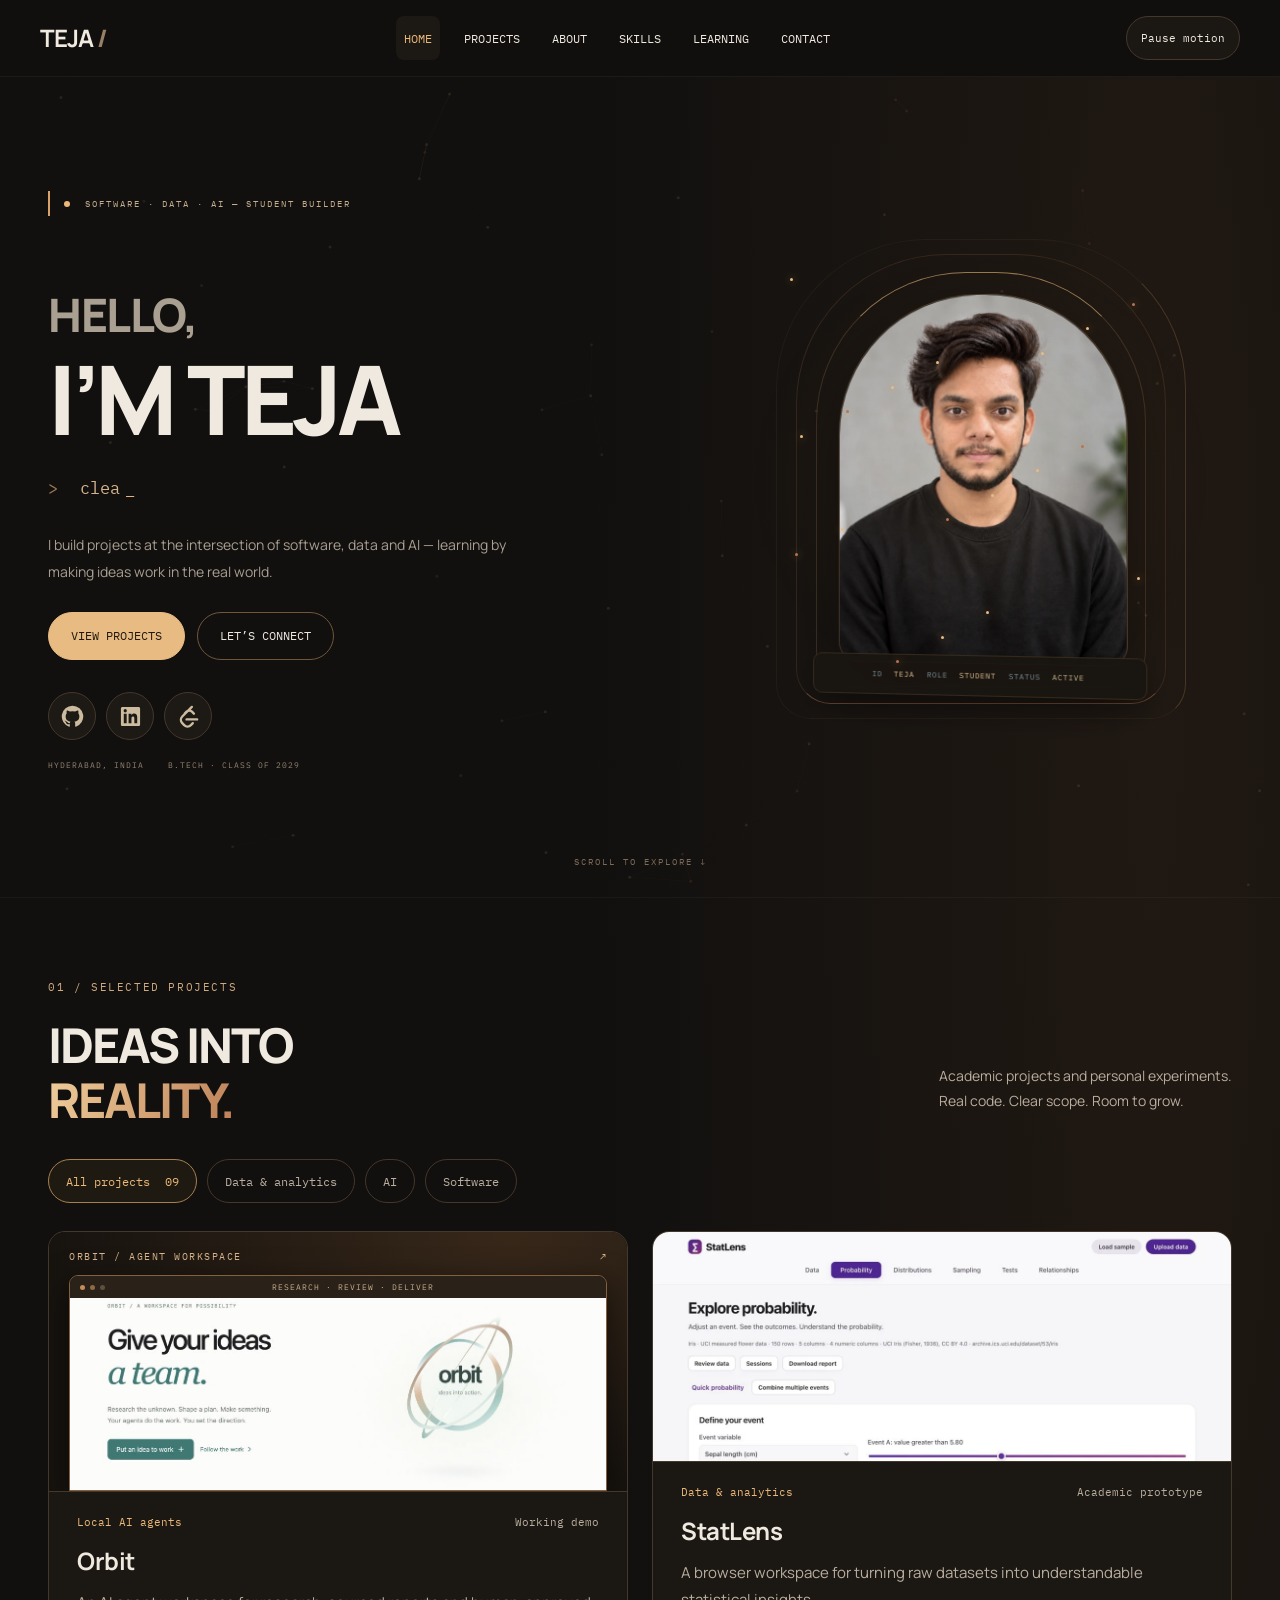
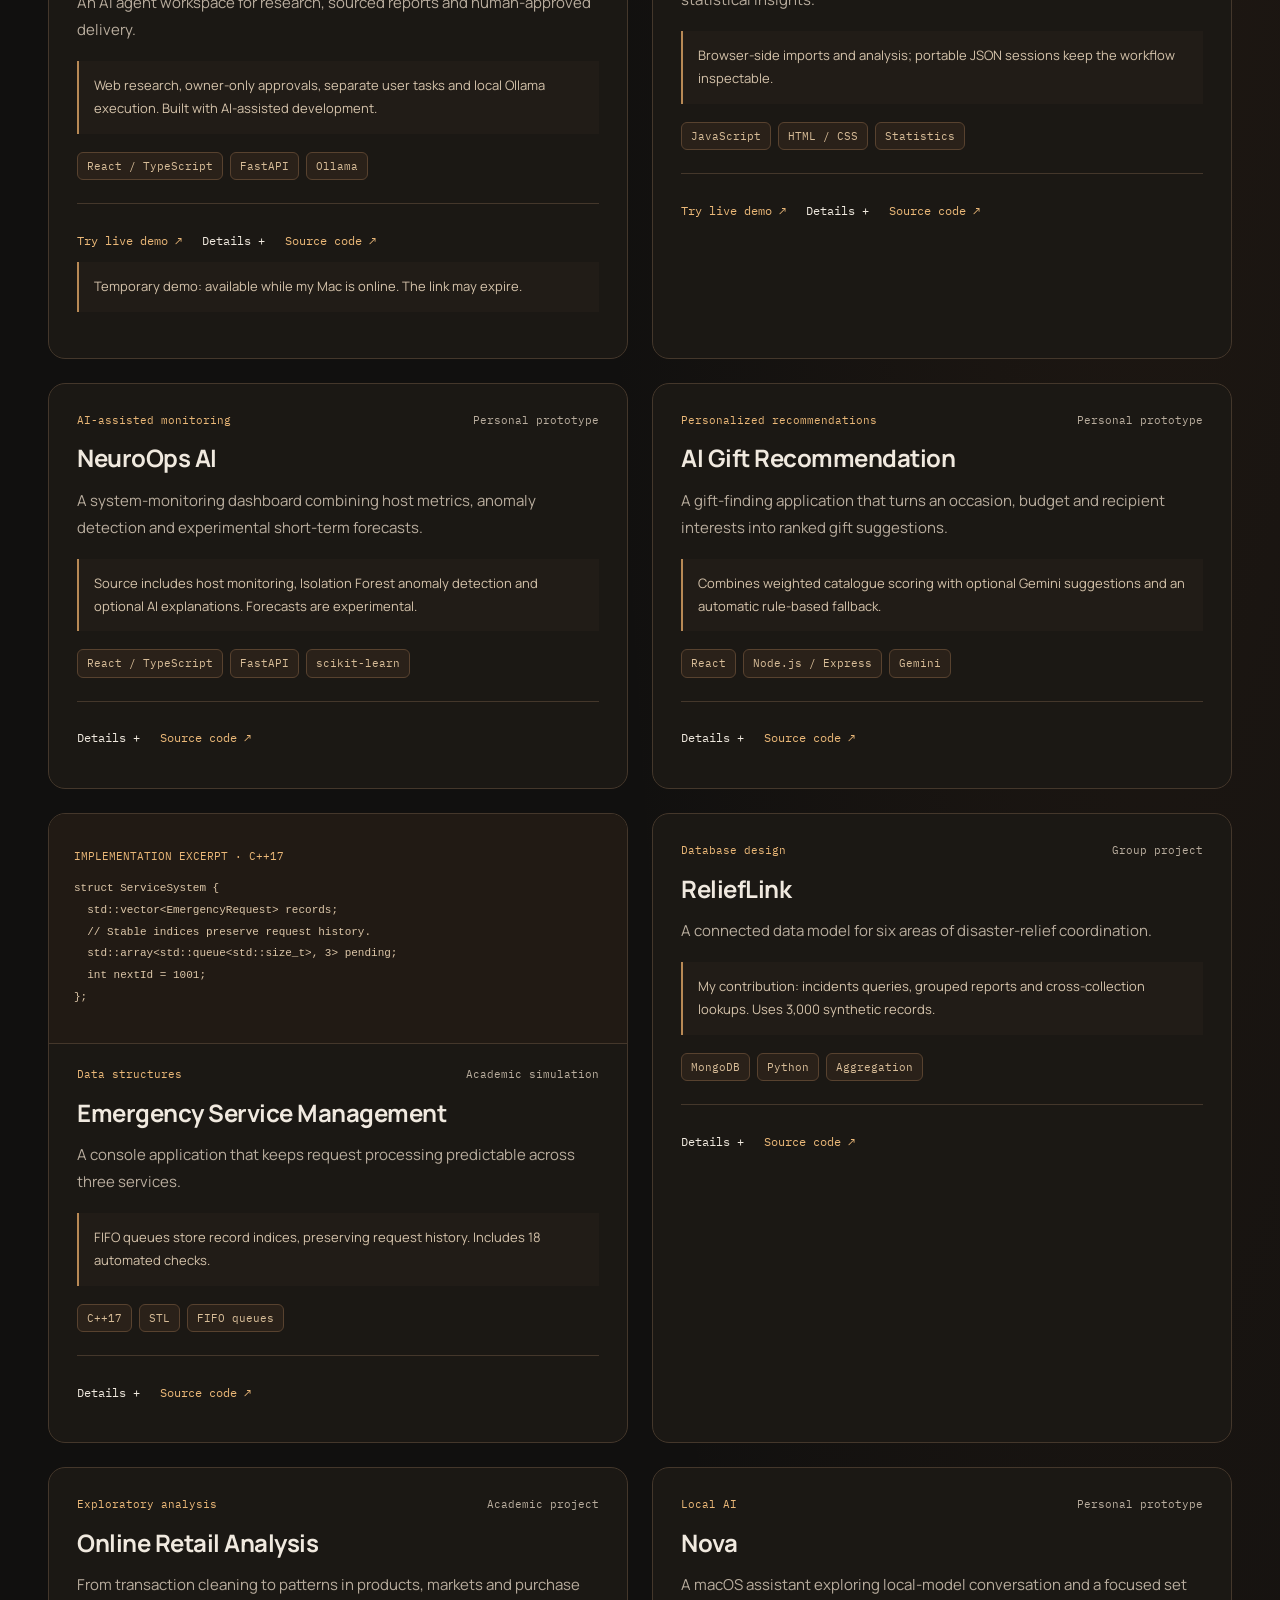
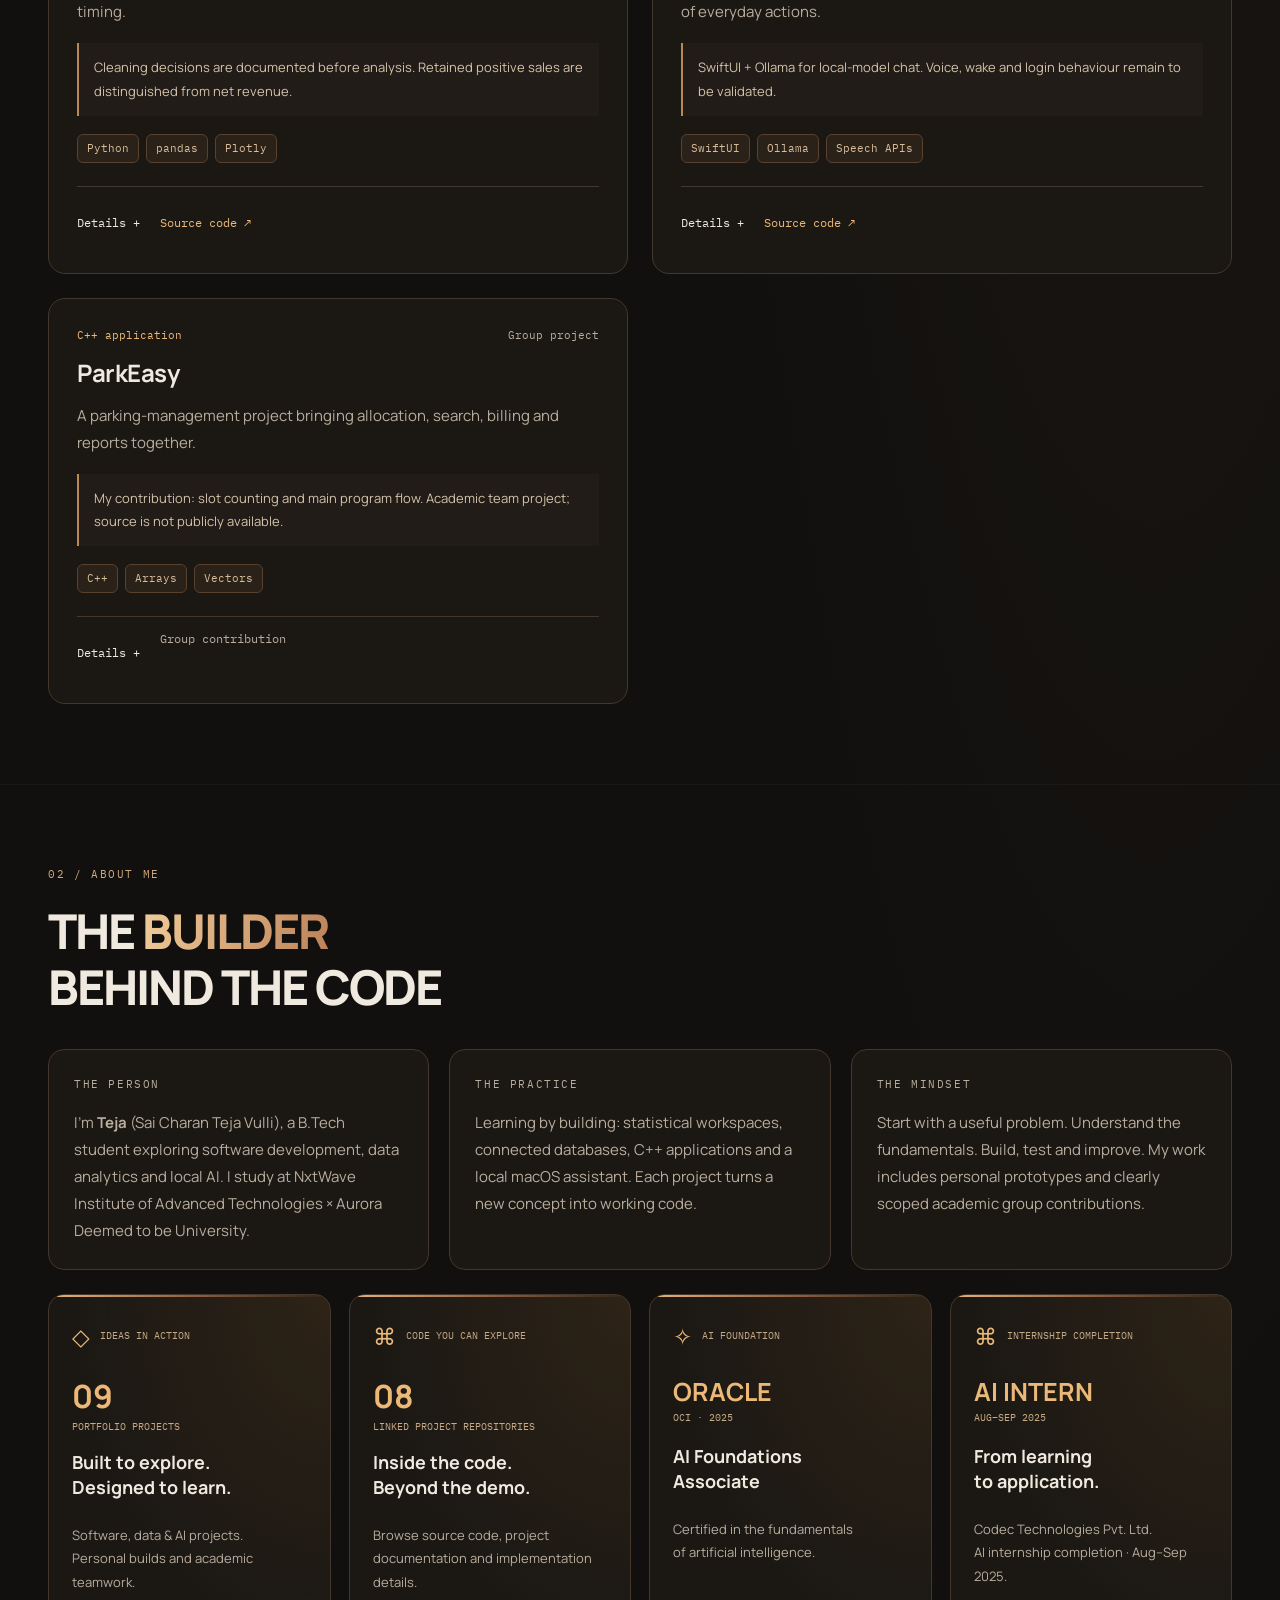
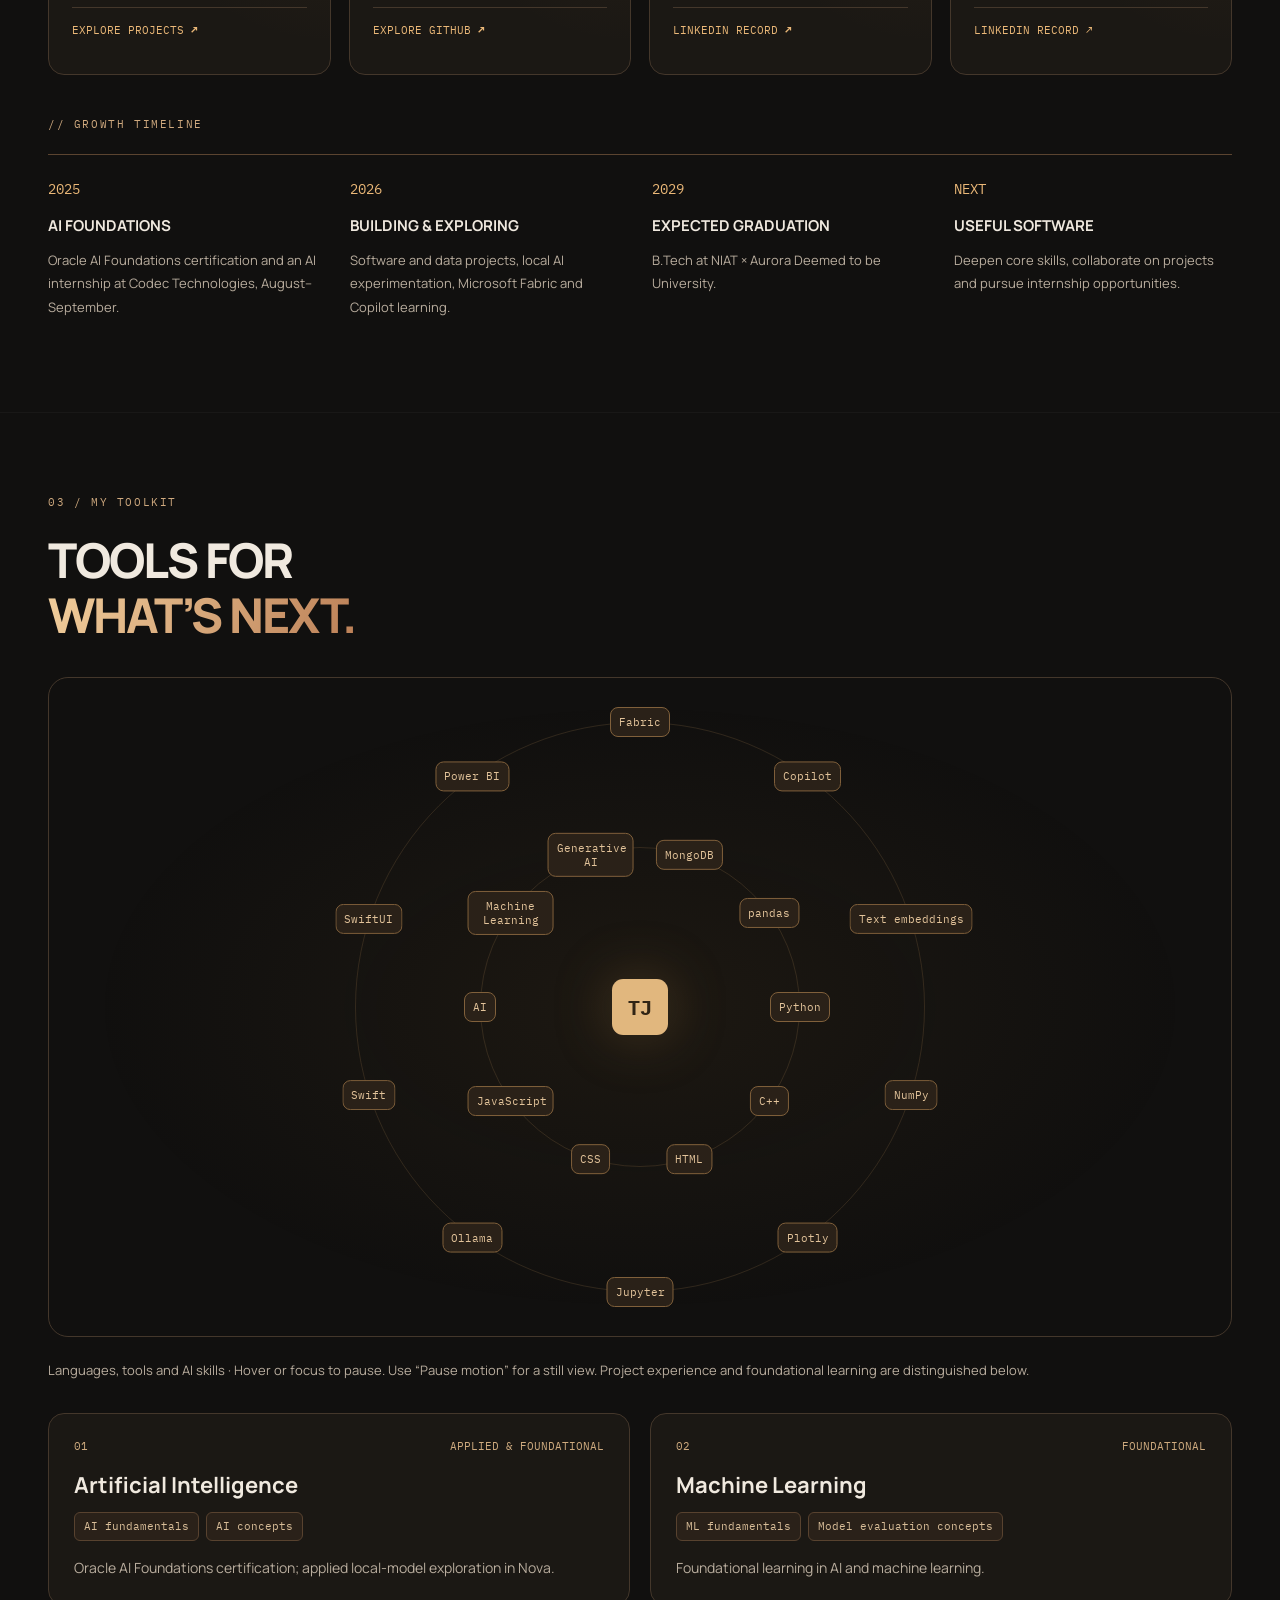
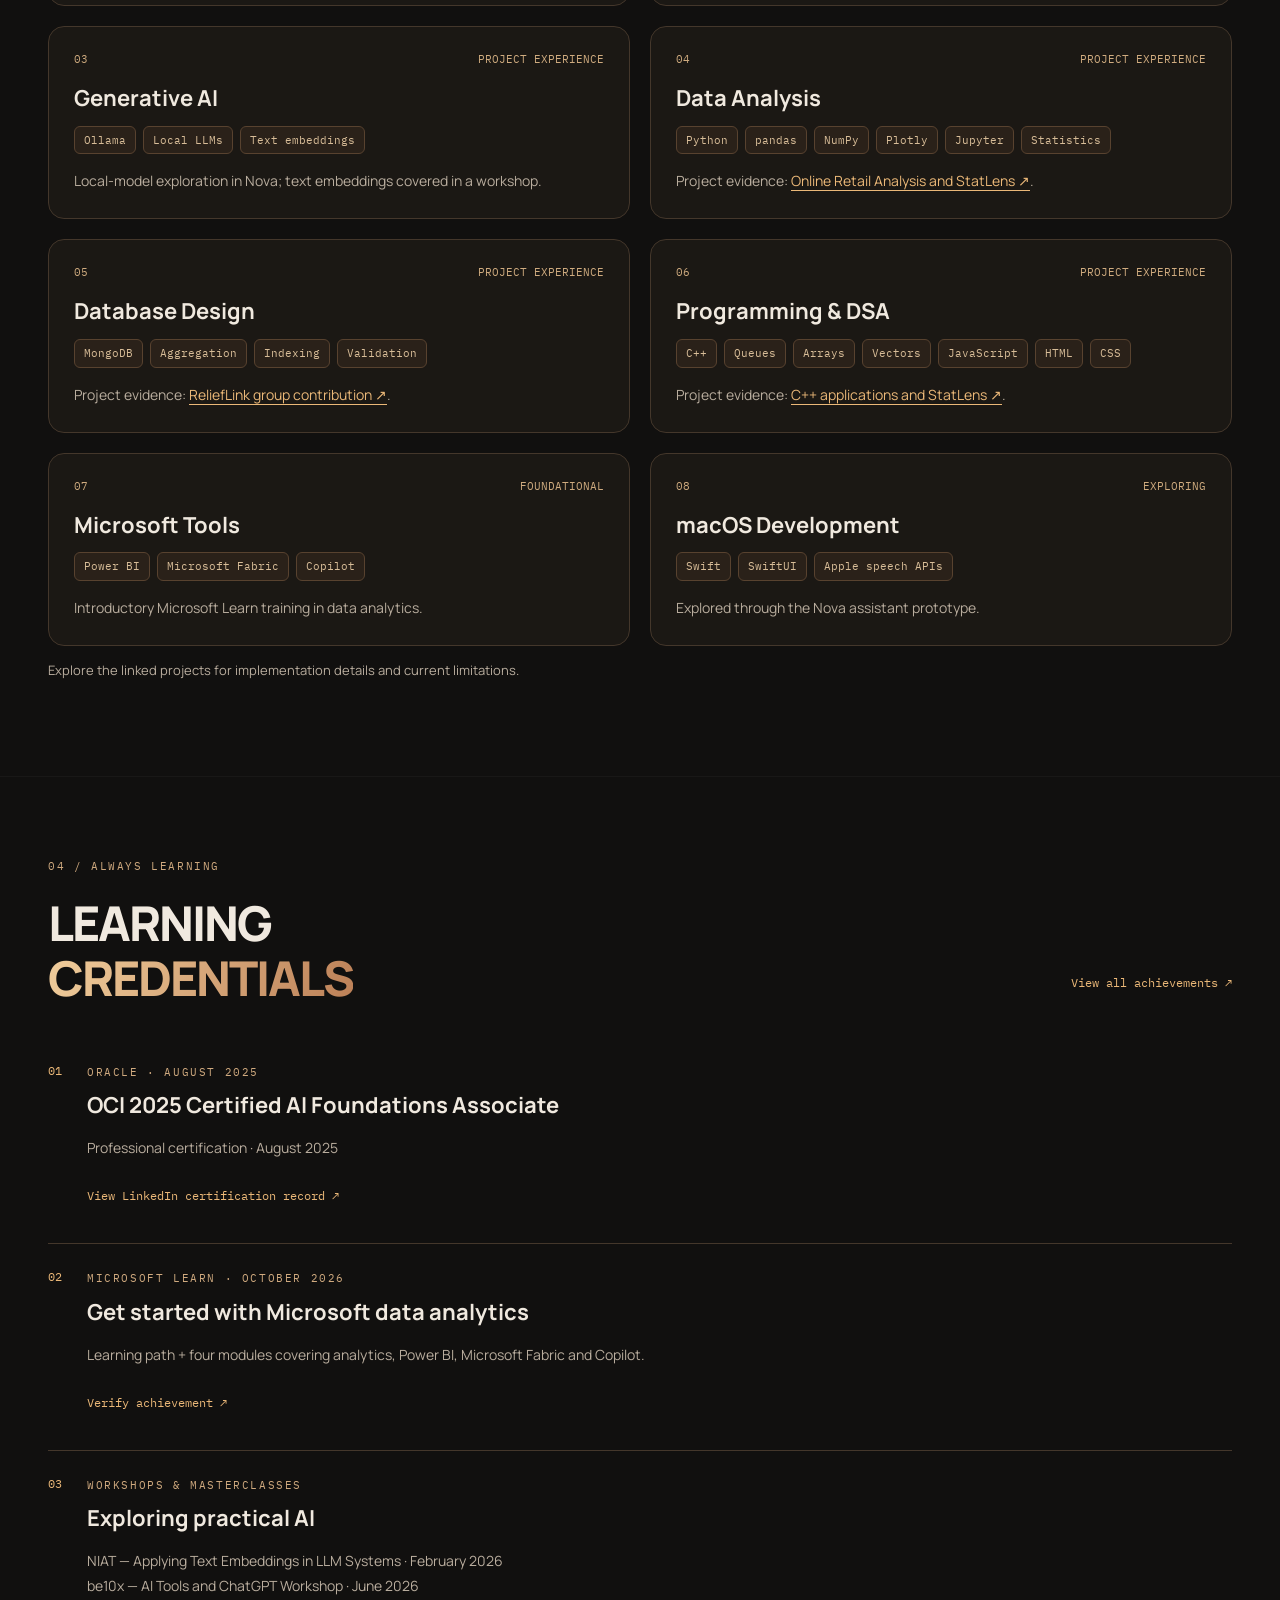
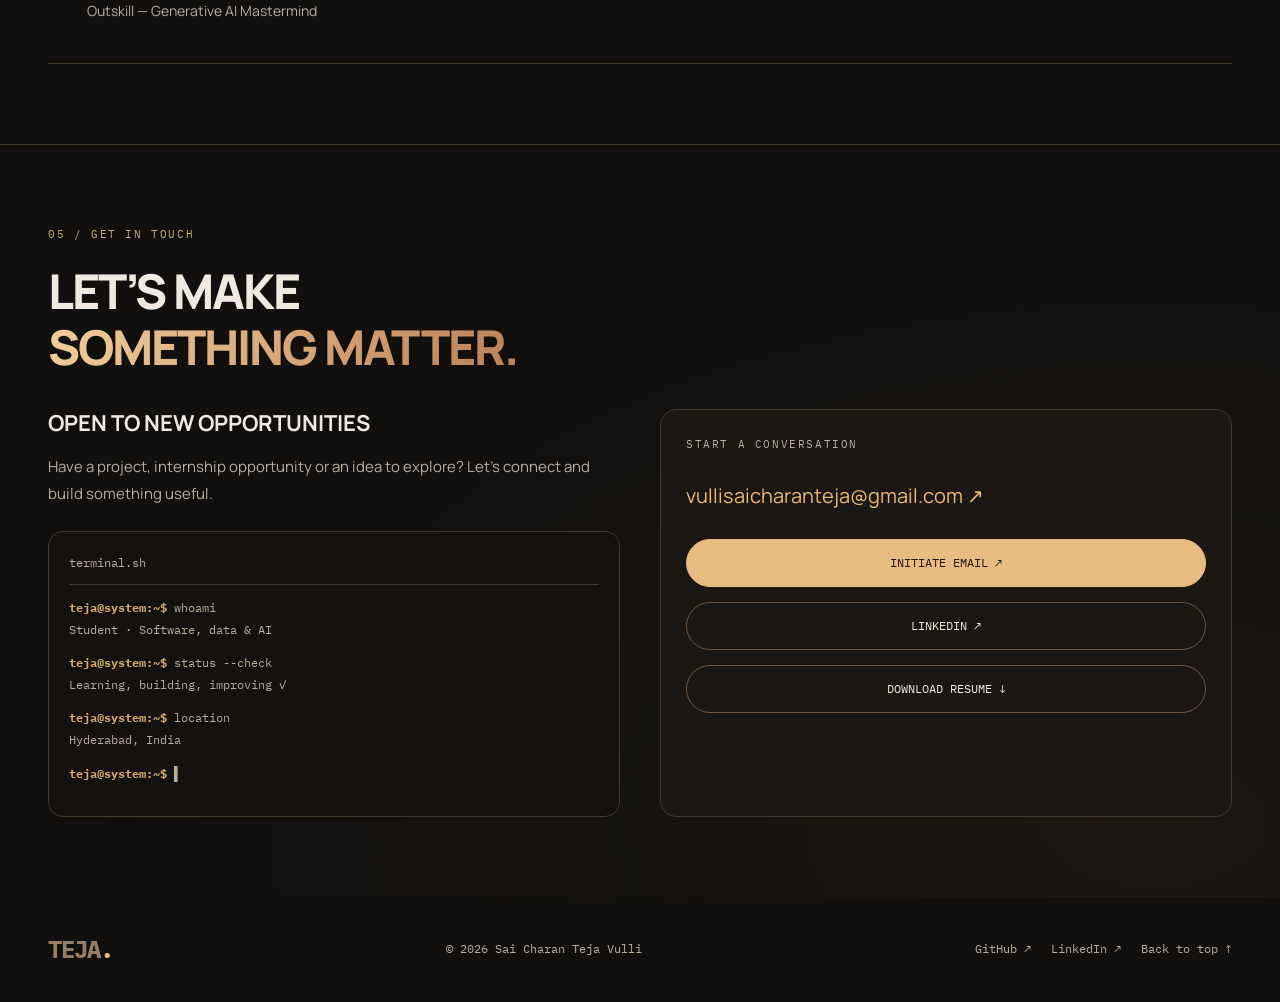
==== commit a4ae0328: "Add real Orbit screenshot with portfolio-themed amber frame" ====
--- a/index.html
+++ b/index.html
@@ -1,6 +1,6 @@
 <!doctype html><html lang="en"><head><meta charset="utf-8"><meta name="viewport" content="width=device-width,initial-scale=1"><meta name="description" content="Sai Charan Teja Vulli — B.Tech student exploring software, data and local AI. Discover nine academic and personal projects."><title>Teja • Developer Portfolio</title><link rel="icon" href="favicon.svg" type="image/svg+xml"><link rel="stylesheet" href="style.css"><link rel="canonical" href="https://saicharanteja-vulli.github.io/"><meta property="og:type" content="website"><meta property="og:title" content="Teja — Software & Data Portfolio"><meta property="og:description" content="Explore my Python data tools, C++ applications and local AI prototypes. Source code, a working demo and clear project contributions."><meta property="og:url" content="https://saicharanteja-vulli.github.io/"><meta property="og:image" content="https://saicharanteja-vulli.github.io/portrait-previous.webp"><meta name="twitter:card" content="summary"><meta name="theme-color" content="#11100f"></head><body>
 <a class="skip" href="#main">Skip to content</a><div class="reading-progress"></div><canvas id="network" aria-hidden="true"></canvas><div class="particles" aria-hidden="true"></div><header><a class="brand" href="#home" aria-label="Teja home"><b>TEJA</b> /</a><nav aria-label="Main navigation"><a href="#home">HOME</a><a href="#work">PROJECTS</a><a href="#about">ABOUT</a><a href="#skills">SKILLS</a><a href="#learning">LEARNING</a><a href="#contact">CONTACT</a></nav><button class="motion-toggle" id="motion-toggle" aria-pressed="false">Pause motion</button></header><main id="main"><section class="hero wrap" id="home"><div class="hero-copy"><p class="eyebrow"><span class="dot"></span> SOFTWARE · DATA · AI — STUDENT BUILDER</p><h1><span class="hello">HELLO,</span><br><span id="hero-name" tabindex="0" aria-label="I’m Teja"><span aria-hidden="true">I’M TEJA</span></span></h1><p class="hero-sub"><span class="prompt">&gt;</span> <span id="rotating">working software.</span></p><p class="intro">I build projects at the intersection of software, data and AI — learning by making ideas work in the real world.</p><div class="actions"><a class="button primary" href="#work">VIEW PROJECTS</a><a class="button" href="#contact">LET’S CONNECT</a></div><div class="socials"><a href="https://github.com/saicharanteja-vulli" target="_blank" rel="noopener noreferrer" aria-label="GitHub" title="GitHub"><svg viewBox="0 0 24 24" aria-hidden="true"><path fill="currentColor" d="M12 .8a11.2 11.2 0 0 0-3.54 21.83c.56.1.77-.24.77-.54v-2.1c-3.13.68-3.79-1.33-3.79-1.33-.51-1.3-1.25-1.65-1.25-1.65-1.02-.7.08-.69.08-.69 1.13.08 1.72 1.16 1.72 1.16 1 .1 1.56 2.26 3.29 1.2.1-.72.39-1.21.71-1.49-2.5-.28-5.13-1.25-5.13-5.55 0-1.23.44-2.23 1.16-3.02-.12-.28-.5-1.43.11-2.98 0 0 .95-.3 3.08 1.15a10.7 10.7 0 0 1 5.6 0c2.13-1.44 3.07-1.15 3.07-1.15.62 1.55.24 2.7.12 2.98.72.79 1.15 1.79 1.15 3.02 0 4.31-2.63 5.26-5.14 5.54.4.35.76 1.03.76 2.08v2.84c0 .3.2.65.77.54A11.2 11.2 0 0 0 12 .8Z"/></svg></a><a href="https://www.linkedin.com/in/sai-charan-teja-profile/" target="_blank" rel="noopener noreferrer" aria-label="LinkedIn" title="LinkedIn"><svg viewBox="0 0 24 24" aria-hidden="true"><path fill="currentColor" d="M20.5 2h-17C2.67 2 2 2.67 2 3.5v17c0 .83.67 1.5 1.5 1.5h17c.83 0 1.5-.67 1.5-1.5v-17c0-.83-.67-1.5-1.5-1.5ZM8 19H5V9h3v10ZM6.5 7.7a1.7 1.7 0 1 1 0-3.4 1.7 1.7 0 0 1 0 3.4ZM19 19h-3v-5.1c0-1.3-.5-2-1.5-2-1.1 0-1.5.8-1.5 2V19h-3V9h2.9v1.4c.7-1 1.6-1.6 2.9-1.6 2.1 0 3.2 1.3 3.2 3.8V19Z"/></svg></a><a href="https://leetcode.com/u/saicharantejvulli/" target="_blank" rel="noopener noreferrer" aria-label="LeetCode" title="LeetCode"><svg viewBox="0 0 24 24" aria-hidden="true"><path d="m15.5 2-10 10a5 5 0 0 0 0 7l2 2a5 5 0 0 0 7 0l2-2M8 9l2-2a4 4 0 0 1 5.6 0l2 2M10 15h11" fill="none" stroke="currentColor" stroke-width="2.5" stroke-linecap="round" stroke-linejoin="round"/></svg></a></div><div class="hero-foot"><span>HYDERABAD, INDIA</span><span>B.TECH · CLASS OF 2029</span></div></div><div class="portrait-stage"><div class="orbit orbit-one"></div><div class="orbit orbit-two"></div><div class="orbit orbit-three"></div><span class="cross c1">+</span><span class="cross c2">+</span><div class="portrait"><img src="portrait-previous.webp" width="720" height="900" fetchpriority="high" alt="Sai Charan Teja Vulli"><div class="portrait-label"><span>ID <b>TEJA</b></span><span>ROLE <b>STUDENT</b></span><span>STATUS <b>ACTIVE</b></span></div></div><div class="floating-code"><span class="muted">// my approach</span><br><span class="accent">learn</span>();<br><span class="accent">build</span>();<br><span class="accent">improve</span>();</div></div><div class="hero-bottom"><span>01 / THE INTRODUCTION</span><a href="#work">SCROLL TO EXPLORE ↓</a></div></section>
-<section class="wrap section" id="work"><div class="section-top"><div><p class="eyebrow">01 / SELECTED PROJECTS</p><h2>IDEAS INTO<br><span class="gradient">REALITY.</span></h2></div><p>Academic projects and personal experiments.<br>Real code. Clear scope. Room to grow.</p></div><div class="filters" role="group" aria-label="Filter projects"><button class="active" aria-pressed="true" data-filter="all">All projects <span>09</span></button><button aria-pressed="false" data-filter="data">Data & analytics</button><button aria-pressed="false" data-filter="ai">AI</button><button aria-pressed="false" data-filter="software">Software</button></div><p id="results" class="sr-only" aria-live="polite">Showing 9 projects</p><div id="projects" class="project-grid"><article class="project" data-category="ai"><div class="project-body"><div class="project-top"><span>Local AI agents</span><em>Working demo</em></div><h3>Orbit</h3><p>An AI agent workspace for research, sourced reports and human-approved delivery.</p><p class="evidence">Web research, owner-only approvals, separate user tasks and local Ollama execution. Built with AI-assisted development.</p><div class="tags"><span>React / TypeScript</span><span>FastAPI</span><span>Ollama</span></div><div class="project-links"><a href="https://lenders-struck-essays-honest.trycloudflare.com" target="_blank" rel="noopener noreferrer">Try live demo ↗</a><button data-project="8" aria-label="Read about Orbit">Details +</button><a href="https://github.com/saicharanteja-vulli/orbit-agent-control-center" target="_blank" rel="noopener noreferrer">Source code ↗</a></div><p class="evidence">Temporary demo: available while my Mac is online. The link may expire.</p></div></article><article class="project" data-category="data"><div class="visual"><img src="statlens-preview.webp" alt="Actual StatLens interface showing the Iris sample dataset" width="1200" height="650" loading="lazy"></div><div class="project-body"><div class="project-top"><span>Data &amp; analytics</span><em>Academic prototype</em></div><h3>StatLens</h3><p>A browser workspace for turning raw datasets into understandable statistical insights.</p><p class="evidence">Browser-side imports and analysis; portable JSON sessions keep the workflow inspectable.</p><div class="tags"><span>JavaScript</span><span>HTML / CSS</span><span>Statistics</span></div><div class="project-links"><a href="statlens.html" target="_blank" rel="noopener noreferrer">Try live demo ↗</a><button data-project="0" aria-label="Read about StatLens">Details +</button><a href="https://github.com/saicharanteja-vulli/statlens" target="_blank" rel="noopener noreferrer">Source code ↗</a></div></div></article><article class="project" data-category="ai"><div class="project-body"><div class="project-top"><span>AI-assisted monitoring</span><em>Personal prototype</em></div><h3>NeuroOps AI</h3><p>A system-monitoring dashboard combining host metrics, anomaly detection and experimental short-term forecasts.</p><p class="evidence">Source includes host monitoring, Isolation Forest anomaly detection and optional AI explanations. Forecasts are experimental.</p><div class="tags"><span>React / TypeScript</span><span>FastAPI</span><span>scikit-learn</span></div><div class="project-links"><button data-project="6" aria-label="Read about NeuroOps AI">Details +</button><a href="https://github.com/saicharanteja-vulli/NeuroOPS-AI" target="_blank" rel="noopener noreferrer">Source code ↗</a></div></div></article><article class="project" data-category="ai"><div class="project-body"><div class="project-top"><span>Personalized recommendations</span><em>Personal prototype</em></div><h3>AI Gift Recommendation</h3><p>A gift-finding application that turns an occasion, budget and recipient interests into ranked gift suggestions.</p><p class="evidence">Combines weighted catalogue scoring with optional Gemini suggestions and an automatic rule-based fallback.</p><div class="tags"><span>React</span><span>Node.js / Express</span><span>Gemini</span></div><div class="project-links"><button data-project="7" aria-label="Read about AI Gift Recommendation">Details +</button><a href="https://github.com/saicharanteja-vulli/AI-Gift_Recommendation-System" target="_blank" rel="noopener noreferrer">Source code ↗</a></div></div></article><article class="project" data-category="software"><div class="visual code-preview"><span>IMPLEMENTATION EXCERPT · C++17</span><pre><code>struct ServiceSystem {
+<section class="wrap section" id="work"><div class="section-top"><div><p class="eyebrow">01 / SELECTED PROJECTS</p><h2>IDEAS INTO<br><span class="gradient">REALITY.</span></h2></div><p>Academic projects and personal experiments.<br>Real code. Clear scope. Room to grow.</p></div><div class="filters" role="group" aria-label="Filter projects"><button class="active" aria-pressed="true" data-filter="all">All projects <span>09</span></button><button aria-pressed="false" data-filter="data">Data & analytics</button><button aria-pressed="false" data-filter="ai">AI</button><button aria-pressed="false" data-filter="software">Software</button></div><p id="results" class="sr-only" aria-live="polite">Showing 9 projects</p><div id="projects" class="project-grid"><article class="project" data-category="ai"><div class="visual orbit-project-preview" style="height:260px;padding:18px 20px 0;background:radial-gradient(ellipse at 80% 0%,#68462966,transparent 70%),#17130f;display:flex;flex-direction:column"><div style="display:flex;align-items:center;justify-content:space-between;margin-bottom:12px;font:10px var(--mono);letter-spacing:1.5px;color:#d8b78c"><span>ORBIT / AGENT WORKSPACE</span><span aria-hidden="true">↗</span></div><div style="border:1px solid #84613e;border-radius:9px 9px 0 0;overflow:hidden;box-shadow:0 10px 32px #0008;flex:1;min-height:0"><div aria-hidden="true" style="height:22px;background:#2a2119;display:flex;align-items:center;gap:5px;padding:0 10px"><i style="width:5px;height:5px;border-radius:50%;background:#c28d58"></i><i style="width:5px;height:5px;border-radius:50%;background:#8c6b45"></i><i style="width:5px;height:5px;border-radius:50%;background:#5d503d"></i><span style="margin:auto;font:8px var(--mono);letter-spacing:1px;color:#c8ae8d">RESEARCH · REVIEW · DELIVER</span></div><img src="[data-uri]" alt="Orbit's actual homepage showing Give your ideas a team and the orbit-ring logo" width="1093" height="827" loading="lazy" style="display:block;width:100%;height:auto;object-fit:contain;object-position:top"></div></div><div class="project-body"><div class="project-top"><span>Local AI agents</span><em>Working demo</em></div><h3>Orbit</h3><p>An AI agent workspace for research, sourced reports and human-approved delivery.</p><p class="evidence">Web research, owner-only approvals, separate user tasks and local Ollama execution. Built with AI-assisted development.</p><div class="tags"><span>React / TypeScript</span><span>FastAPI</span><span>Ollama</span></div><div class="project-links"><a href="https://lenders-struck-essays-honest.trycloudflare.com" target="_blank" rel="noopener noreferrer">Try live demo ↗</a><button data-project="8" aria-label="Read about Orbit">Details +</button><a href="https://github.com/saicharanteja-vulli/orbit-agent-control-center" target="_blank" rel="noopener noreferrer">Source code ↗</a></div><p class="evidence">Temporary demo: available while my Mac is online. The link may expire.</p></div></article><article class="project" data-category="data"><div class="visual"><img src="statlens-preview.webp" alt="Actual StatLens interface showing the Iris sample dataset" width="1200" height="650" loading="lazy"></div><div class="project-body"><div class="project-top"><span>Data &amp; analytics</span><em>Academic prototype</em></div><h3>StatLens</h3><p>A browser workspace for turning raw datasets into understandable statistical insights.</p><p class="evidence">Browser-side imports and analysis; portable JSON sessions keep the workflow inspectable.</p><div class="tags"><span>JavaScript</span><span>HTML / CSS</span><span>Statistics</span></div><div class="project-links"><a href="statlens.html" target="_blank" rel="noopener noreferrer">Try live demo ↗</a><button data-project="0" aria-label="Read about StatLens">Details +</button><a href="https://github.com/saicharanteja-vulli/statlens" target="_blank" rel="noopener noreferrer">Source code ↗</a></div></div></article><article class="project" data-category="ai"><div class="project-body"><div class="project-top"><span>AI-assisted monitoring</span><em>Personal prototype</em></div><h3>NeuroOps AI</h3><p>A system-monitoring dashboard combining host metrics, anomaly detection and experimental short-term forecasts.</p><p class="evidence">Source includes host monitoring, Isolation Forest anomaly detection and optional AI explanations. Forecasts are experimental.</p><div class="tags"><span>React / TypeScript</span><span>FastAPI</span><span>scikit-learn</span></div><div class="project-links"><button data-project="6" aria-label="Read about NeuroOps AI">Details +</button><a href="https://github.com/saicharanteja-vulli/NeuroOPS-AI" target="_blank" rel="noopener noreferrer">Source code ↗</a></div></div></article><article class="project" data-category="ai"><div class="project-body"><div class="project-top"><span>Personalized recommendations</span><em>Personal prototype</em></div><h3>AI Gift Recommendation</h3><p>A gift-finding application that turns an occasion, budget and recipient interests into ranked gift suggestions.</p><p class="evidence">Combines weighted catalogue scoring with optional Gemini suggestions and an automatic rule-based fallback.</p><div class="tags"><span>React</span><span>Node.js / Express</span><span>Gemini</span></div><div class="project-links"><button data-project="7" aria-label="Read about AI Gift Recommendation">Details +</button><a href="https://github.com/saicharanteja-vulli/AI-Gift_Recommendation-System" target="_blank" rel="noopener noreferrer">Source code ↗</a></div></div></article><article class="project" data-category="software"><div class="visual code-preview"><span>IMPLEMENTATION EXCERPT · C++17</span><pre><code>struct ServiceSystem {
   std::vector&lt;EmergencyRequest&gt; records;
   // Stable indices preserve request history.
   std::array&lt;std::queue&lt;std::size_t&gt;, 3&gt; pending;
@@ -10,3 +10,4 @@
 <section id="contact" class="contact"><div class="wrap"><p class="eyebrow">05 / GET IN TOUCH</p><h2>LET’S MAKE<br><span class="gradient">SOMETHING MATTER.</span></h2><div class="connect-grid"><div><h3>OPEN TO NEW OPPORTUNITIES</h3><p>Have a project, internship opportunity or an idea to explore? Let’s connect and build something useful.</p><div class="terminal"><div class="terminal-bar"><i></i><i></i><i></i><span>terminal.sh</span></div><p><b>teja@system:~$</b> whoami<br><span>Student · Software, data & AI</span></p><p><b>teja@system:~$</b> status --check<br><span>Learning, building, improving ✓</span></p><p><b>teja@system:~$</b> location<br><span>Hyderabad, India</span></p><p><b>teja@system:~$</b> <span class="cursor">▌</span></p></div></div><div class="system-panel contact-links"><p class="eyebrow">START A CONVERSATION</p><a class="email" href="mailto:vullisaicharanteja@gmail.com">vullisaicharanteja@gmail.com ↗</a><a class="button primary" href="mailto:vullisaicharanteja@gmail.com">INITIATE EMAIL ↗</a><a class="button" href="https://www.linkedin.com/in/sai-charan-teja-profile/" target="_blank" rel="noopener noreferrer">LINKEDIN ↗</a><a class="button" href="Sai_Charan_Teja_Resume.pdf" download>DOWNLOAD RESUME ↓</a></div></div></div></section></main><footer class="wrap"><a class="brand" href="#home">TEJA<span class="accent">.</span></a><p>© 2026 Sai Charan Teja Vulli</p><div><a href="https://github.com/saicharanteja-vulli" target="_blank" rel="noopener noreferrer">GitHub ↗</a><a href="https://www.linkedin.com/in/sai-charan-teja-profile/" target="_blank" rel="noopener noreferrer">LinkedIn ↗</a><a href="#home">Back to top ↑</a></div></footer>
 <dialog id="project-dialog" aria-labelledby="dialog-title"><button id="close-dialog" aria-label="Close project details">×</button><p class="eyebrow" id="dialog-category"></p><h2 id="dialog-title"></h2><p id="dialog-description"></p><h3>Implementation & evidence</h3><ul id="dialog-features"></ul><p id="dialog-scope" class="scope"></p><a id="dialog-link" class="button primary" target="_blank" rel="noopener noreferrer">Explore repository ↗</a></dialog><script id="project-data" type="application/json">[{"title":"StatLens","category":"data","label":"Data & analytics","type":"Academic prototype","tags":["JavaScript","HTML / CSS","Statistics"],"repo":"statlens","description":"A browser workspace for turning raw datasets into understandable statistical insights.","features":["Import CSV, TSV, Excel and selectable-text PDF tables.","Review missing values, duplicates and outliers before cleaning.","Explore probability, statistical tests and linear regression.","Save portable JSON sessions and export HTML reports."],"scope":"Academic probability and statistics prototype. Scanned PDFs require external OCR; analysis depends on the assumptions of each statistical test.","graphic":"chart"},{"title":"ReliefLink","category":"data","label":"Database design","type":"Group project","tags":["MongoDB","Python","Aggregation"],"repo":"relieflink","description":"A connected data model for six areas of disaster-relief coordination.","features":["Six databases, 60 collections and 3,000 fictional demonstration records.","My contribution focuses on incidents, filtered queries, grouped reports and cross-collection lookups.","Collection validators, indexes and reproducible setup scripts.","A six-member academic group project spanning incidents, rescue, shelters, donations, volunteers and logistics."],"scope":"A classroom database demonstration using synthetic data, not a deployed emergency-response service.","graphic":"nodes"},{"title":"Nova","category":"ai","label":"Local AI","type":"Personal prototype","tags":["SwiftUI","Ollama","Speech APIs"],"repo":"nova-mac-assistant","description":"A macOS assistant exploring local-model conversation and a focused set of everyday actions.","features":["SwiftUI interface connected to a local Ollama model.","Notes, remembered facts and timers.","Supported app launching and reviewed browser searches.","Apple speech APIs for spoken interaction."],"scope":"Personal prototype. End-to-end microphone recognition, wake accuracy and login launch still need testing. Speech recognition may use Apple servers when on-device recognition is unavailable.","graphic":"orb"},{"title":"Emergency Service Management","category":"software","label":"Data structures","type":"Academic simulation","tags":["C++17","STL","FIFO queues"],"repo":"emergency-service-management","description":"A console application that keeps request processing predictable across three services.","features":["Separate FIFO queues for Medical, Fire and Police requests.","Sequential request IDs, search, duplicate detection and input validation.","Queue indices are separate from stored records so reports preserve processing order.","Includes 18 automated checks covering core and edge-case behavior."],"scope":"An in-memory academic simulation. It does not contact emergency services or persist records after exit.","graphic":"queue"},{"title":"Online Retail Analysis","category":"data","label":"Exploratory analysis","type":"Academic project","tags":["Python","pandas","Plotly"],"repo":"online-retail-analysis","description":"From transaction cleaning to patterns in products, markets and purchase timing.","features":["Documented cleaning of missing customer IDs, duplicates, cancellations and nonpositive quantities or prices.","Exploratory analysis in a Jupyter notebook using pandas, NumPy and Plotly.","Companion browser dashboard for exploring sales patterns.","Revenue is based on retained positive sales lines and is not labelled net revenue or profit."],"scope":"Exploratory coursework based on the Online Retail dataset, not a forecasting model.","graphic":"bars"},{"title":"ParkEasy","category":"software","label":"C++ application","type":"Group project","tags":["C++","Arrays","Vectors"],"repo":null,"description":"A parking-management project bringing allocation, search, billing and reports together.","features":["Group project covering parking allocation, search, billing and reports.","My contribution: slot counting and the main program flow.","Uses C++ arrays and vectors to work with parking records."],"scope":"Academic group project. A public source repository is not currently available.","graphic":"parking"},{"title":"NeuroOps AI","category":"ai","label":"AI-assisted monitoring","type":"Personal prototype","tags":["React / TypeScript","FastAPI","scikit-learn"],"repo":"NeuroOPS-AI","description":"A system-monitoring dashboard combining host metrics, anomaly detection and experimental short-term forecasts.","features":["Collect CPU, memory, disk and network metrics from the backend host with psutil.","Flag unusual metric patterns using Isolation Forest on recent snapshots.","Explore experimental CPU and memory forecasts using polynomial regression.","Request metric explanations through optional Gemini or OpenAI integration, with a rule-based fallback."],"scope":"Personal prototype reviewed from source. Metrics describe the host running the backend. Forecast confidence is heuristic, not a validated accuracy measure. End-to-end deployment and model performance have not been independently verified."},{"title":"AI Gift Recommendation","category":"ai","label":"Personalized recommendations","type":"Personal prototype","tags":["React","Node.js / Express","Gemini"],"repo":"AI-Gift_Recommendation-System","description":"A gift-finding application that turns an occasion, budget and recipient interests into ranked gift suggestions.","features":["Match gifts using occasion, relationship, recipient age, budget and preferences.","Rank catalogue products with a weighted rule-based scoring engine.","Optionally generate suggestions with Gemini through OpenRouter; fall back to local scoring when unavailable.","Return gift descriptions, estimated costs and suggested next steps through a React interface and Express backend."],"scope":"Personal prototype reviewed from source. AI-generated prices and ratings are suggestions, not verified retailer data. Live deployment and recommendation quality have not been independently tested."},{"title":"Orbit","category":"ai","label":"Local AI agents","type":"Working demo","tags":["React / TypeScript","FastAPI","Ollama"],"repo":"orbit-agent-control-center","description":"An AI agent workspace for research, sourced reports and human-approved delivery.","features":["Search the web and read supporting pages to prepare sourced reports.","Review exact file or webhook proposals before the worker executes them.","Login, user roles and separate task histories with owner-only approvals.","Durable SQLite task queue, separate worker and local Ollama generation."],"scope":"AI-assisted student build; working demo, not an independently audited production service. The temporary demo requires the host Mac online and its URL may expire. Model output needs human review; web searches leave the device."}]</script><script src="app.js"></script></body></html>
 
+
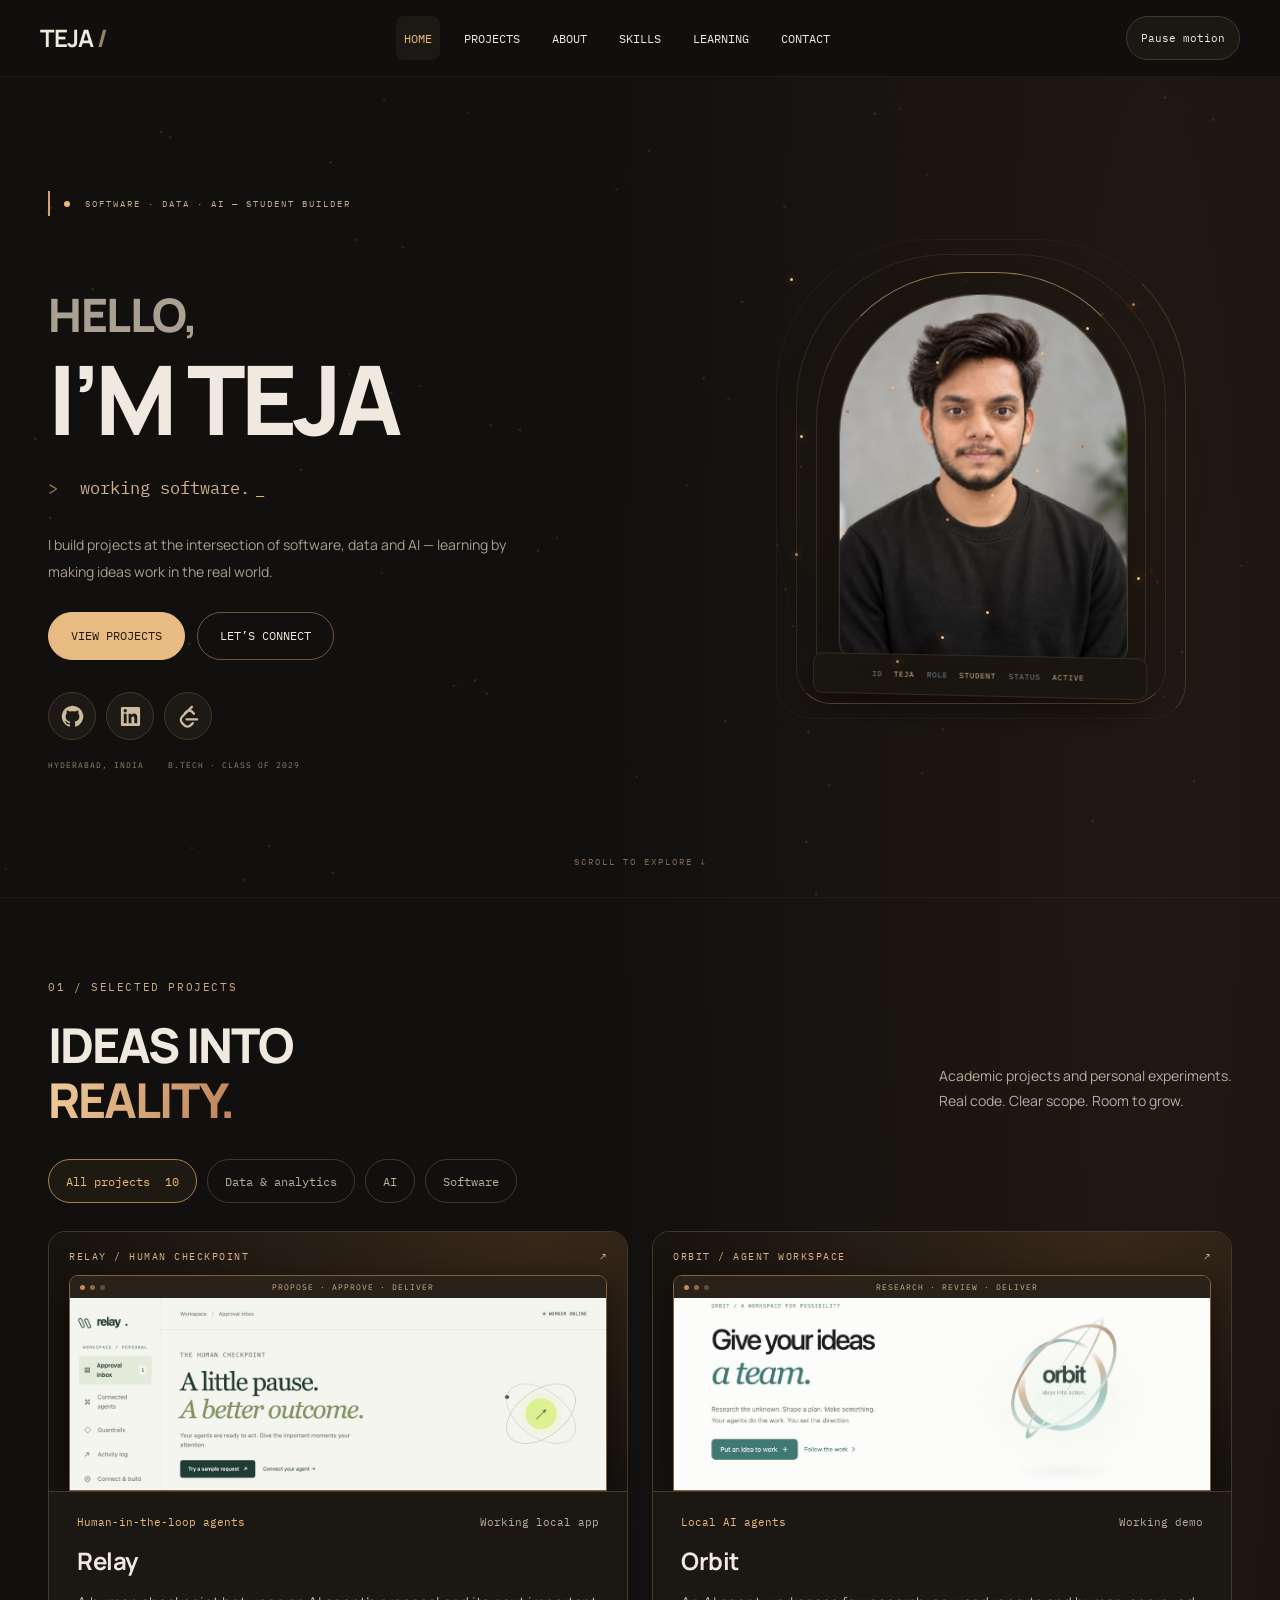
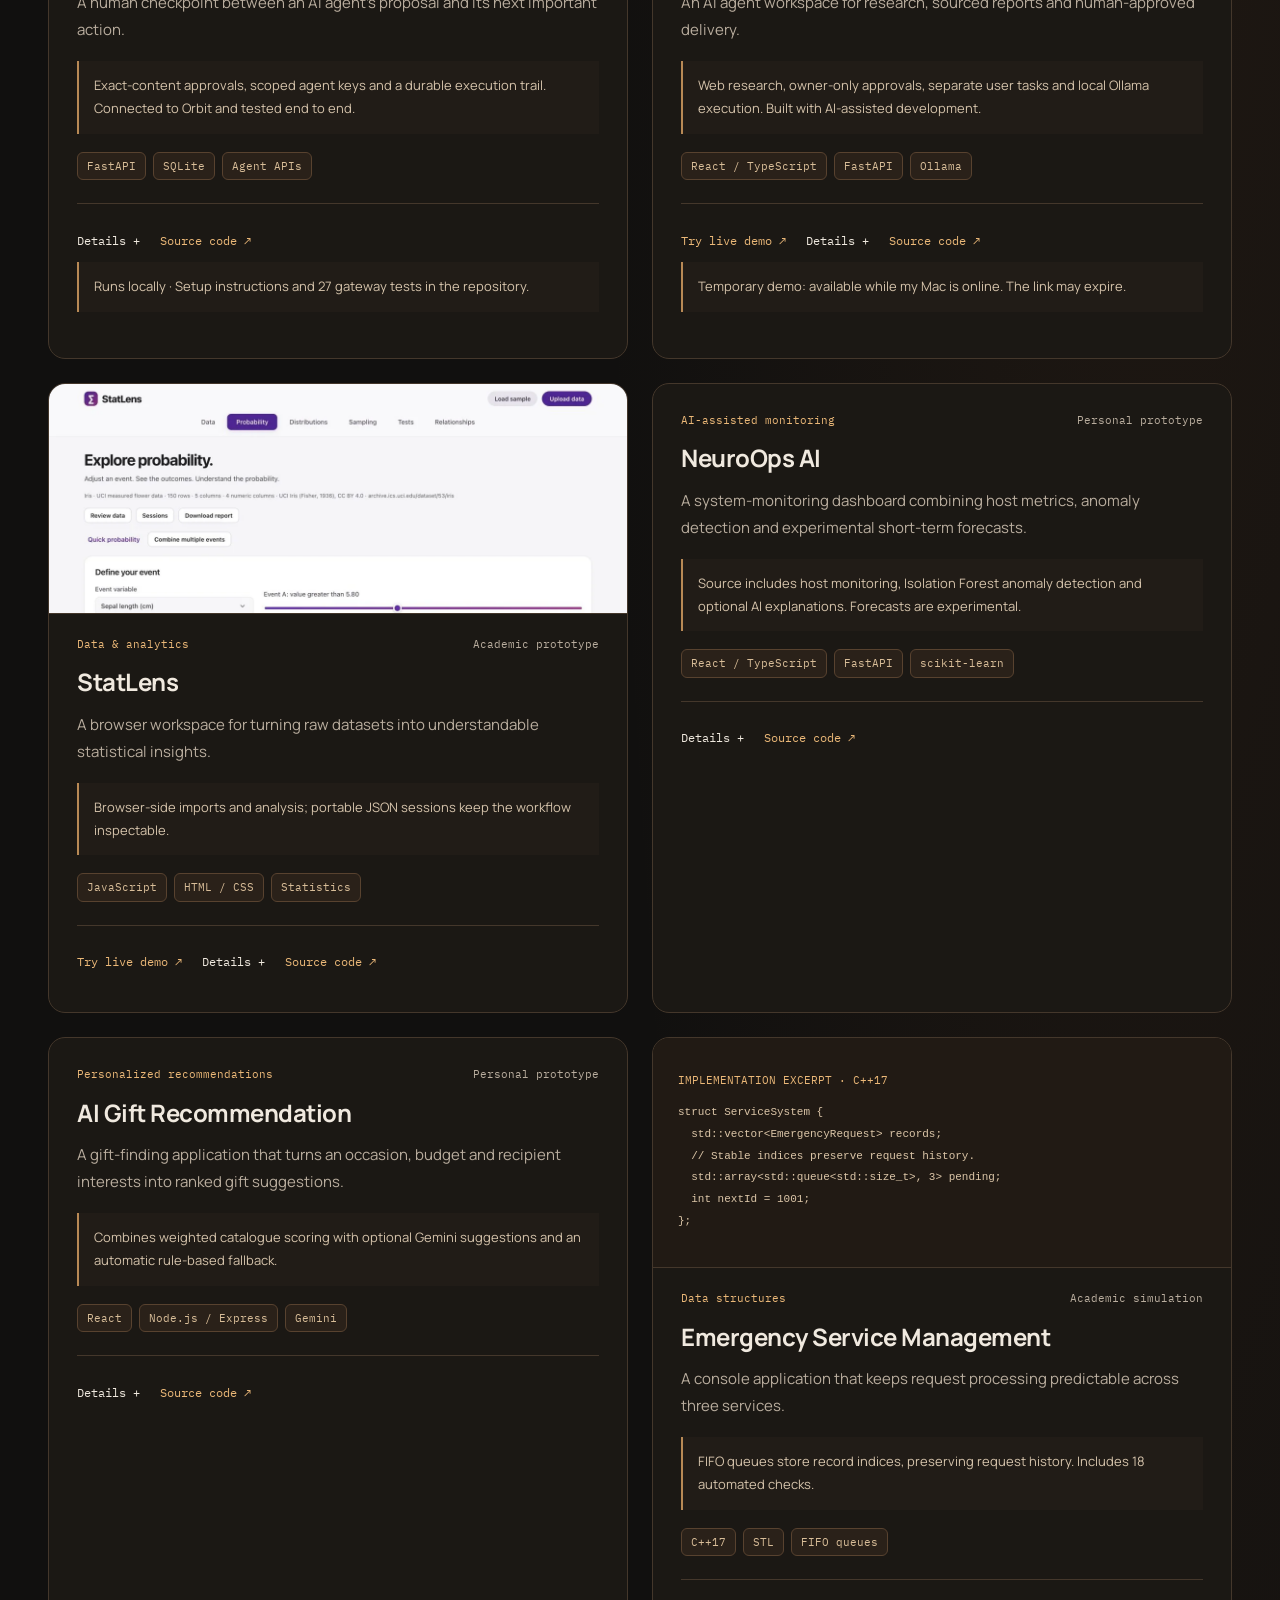
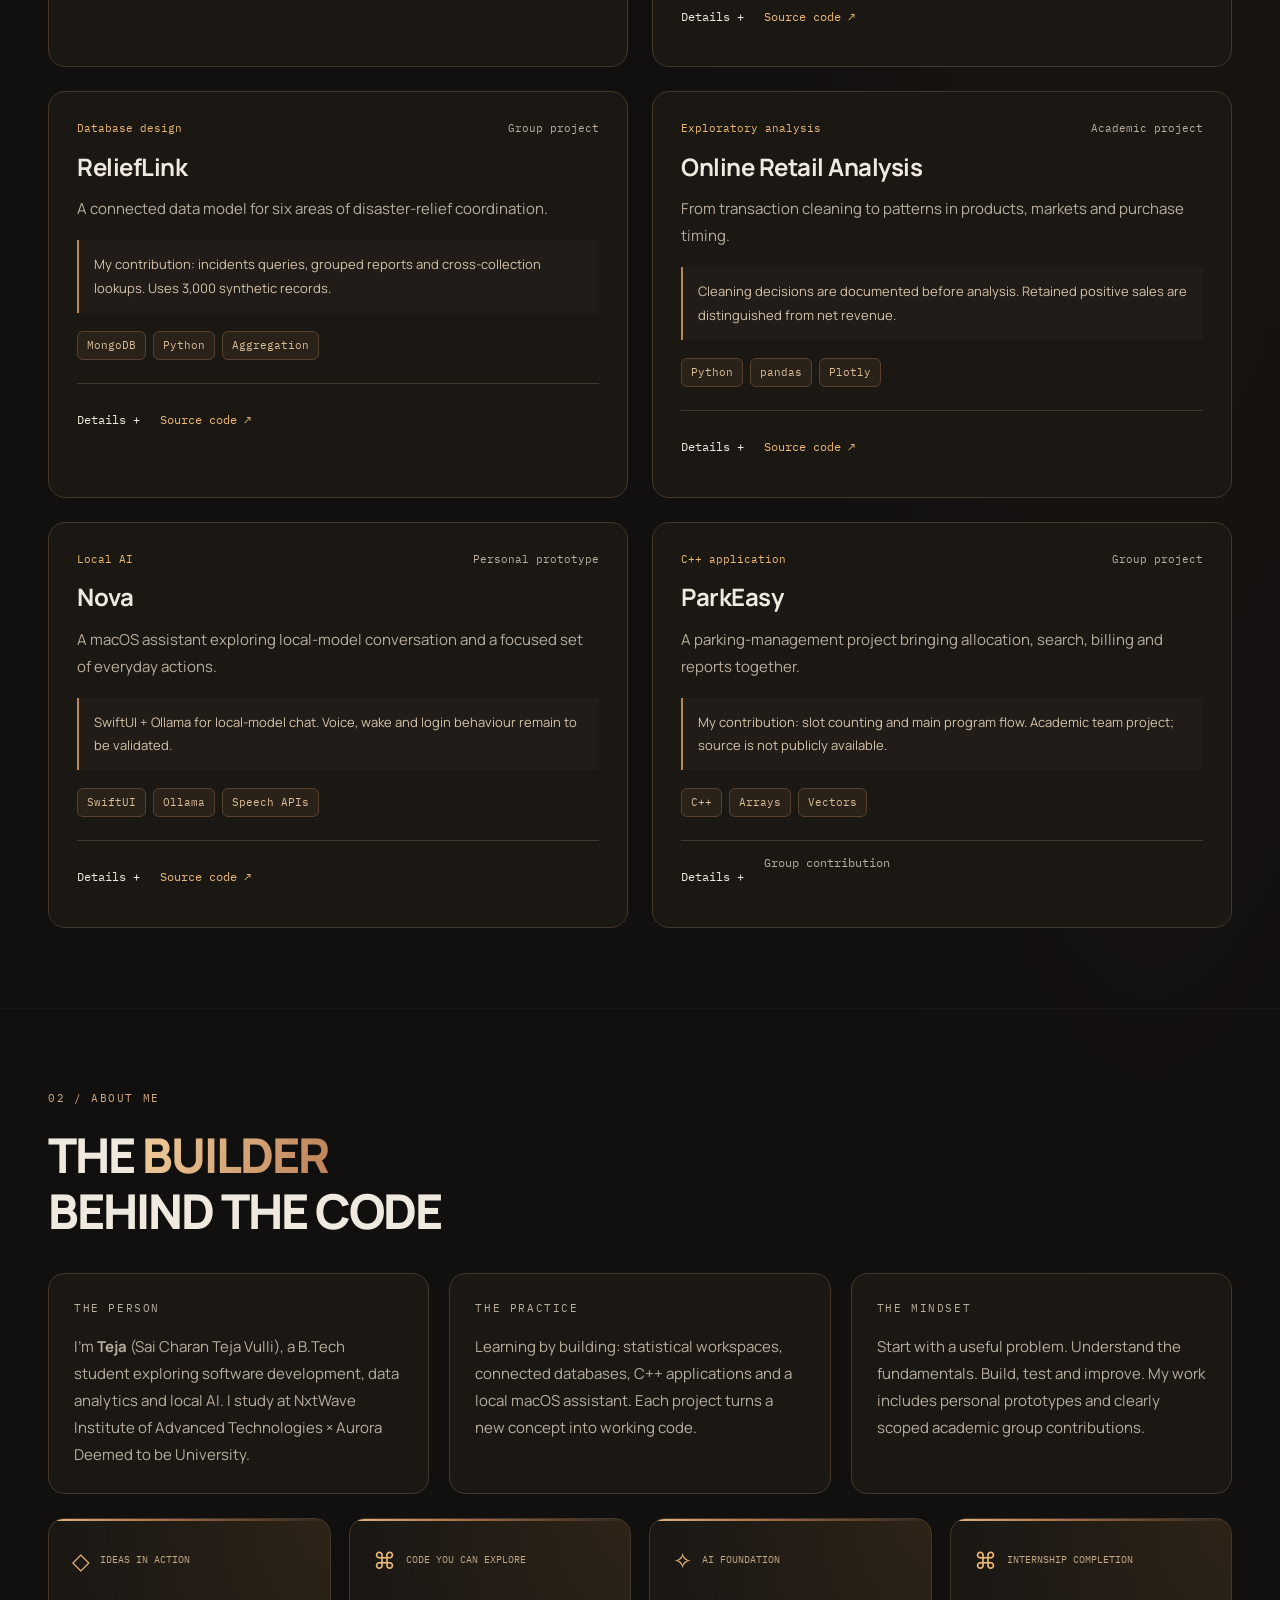
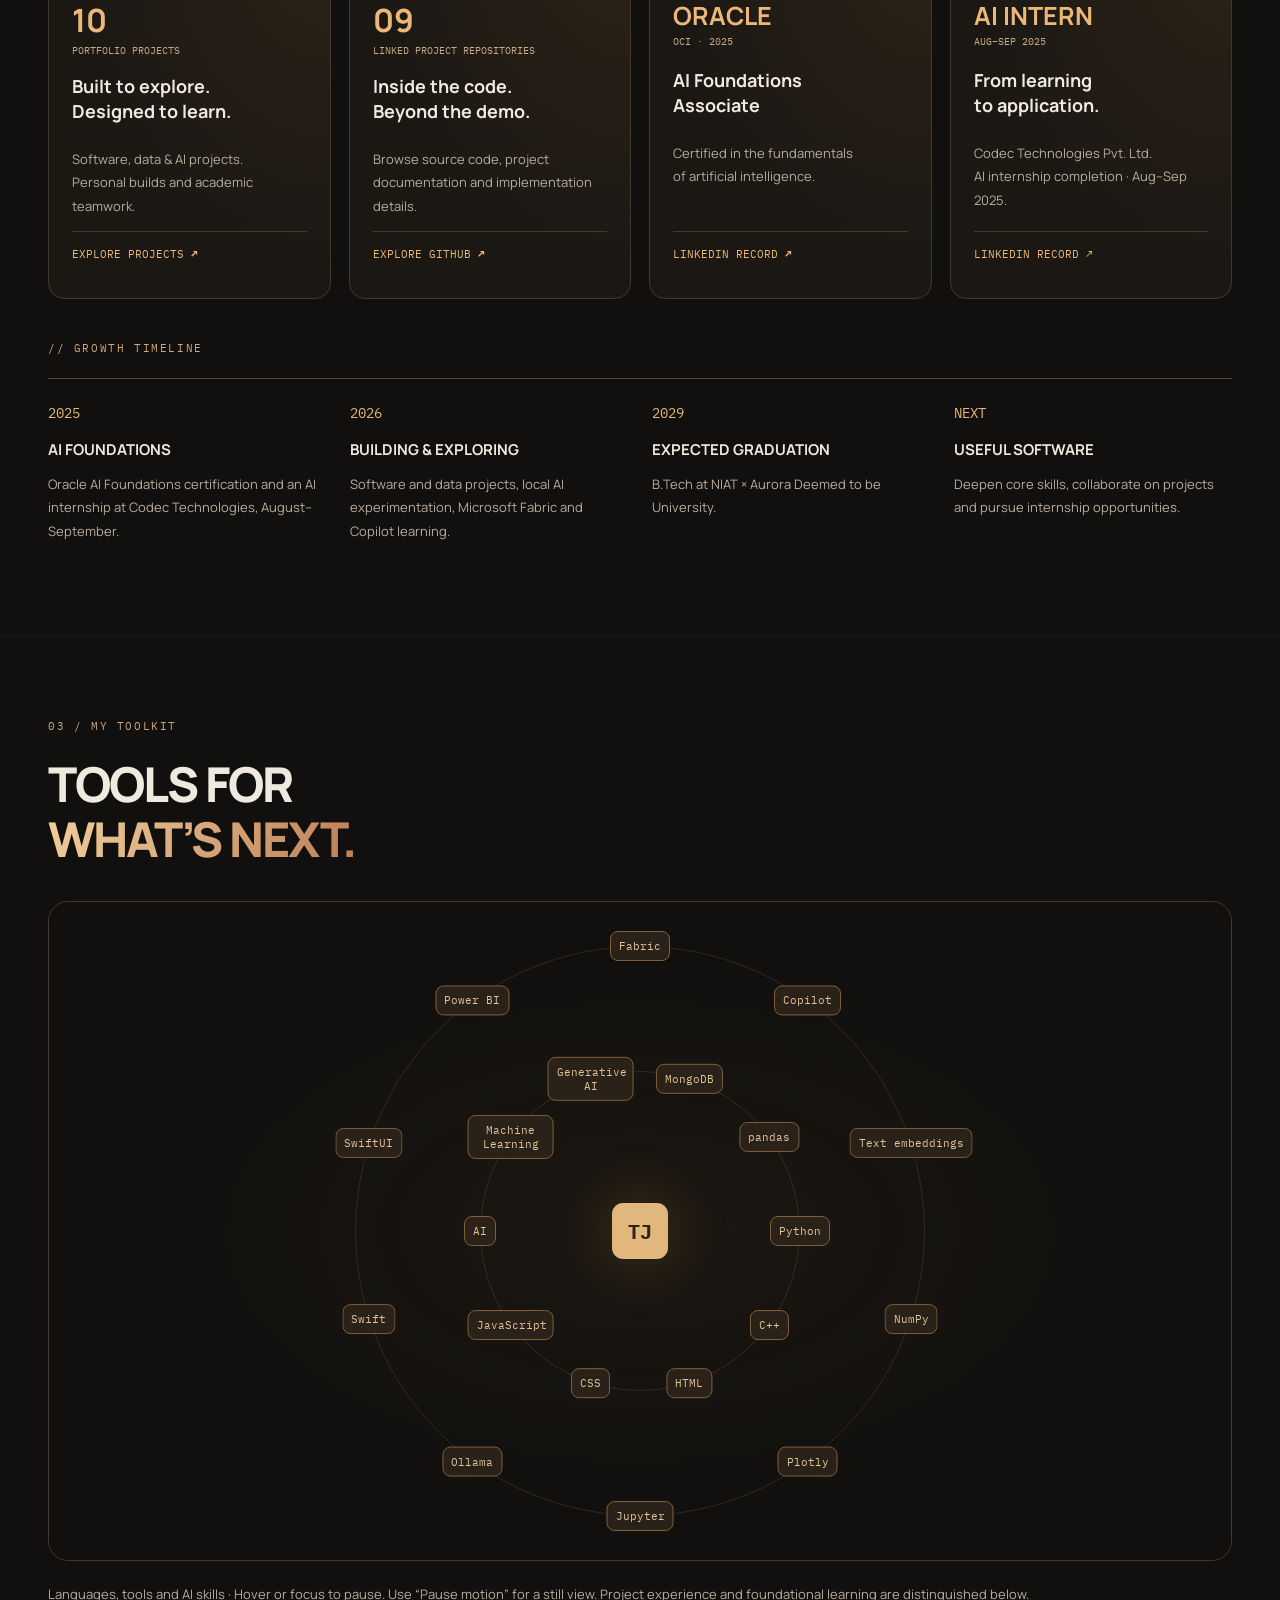
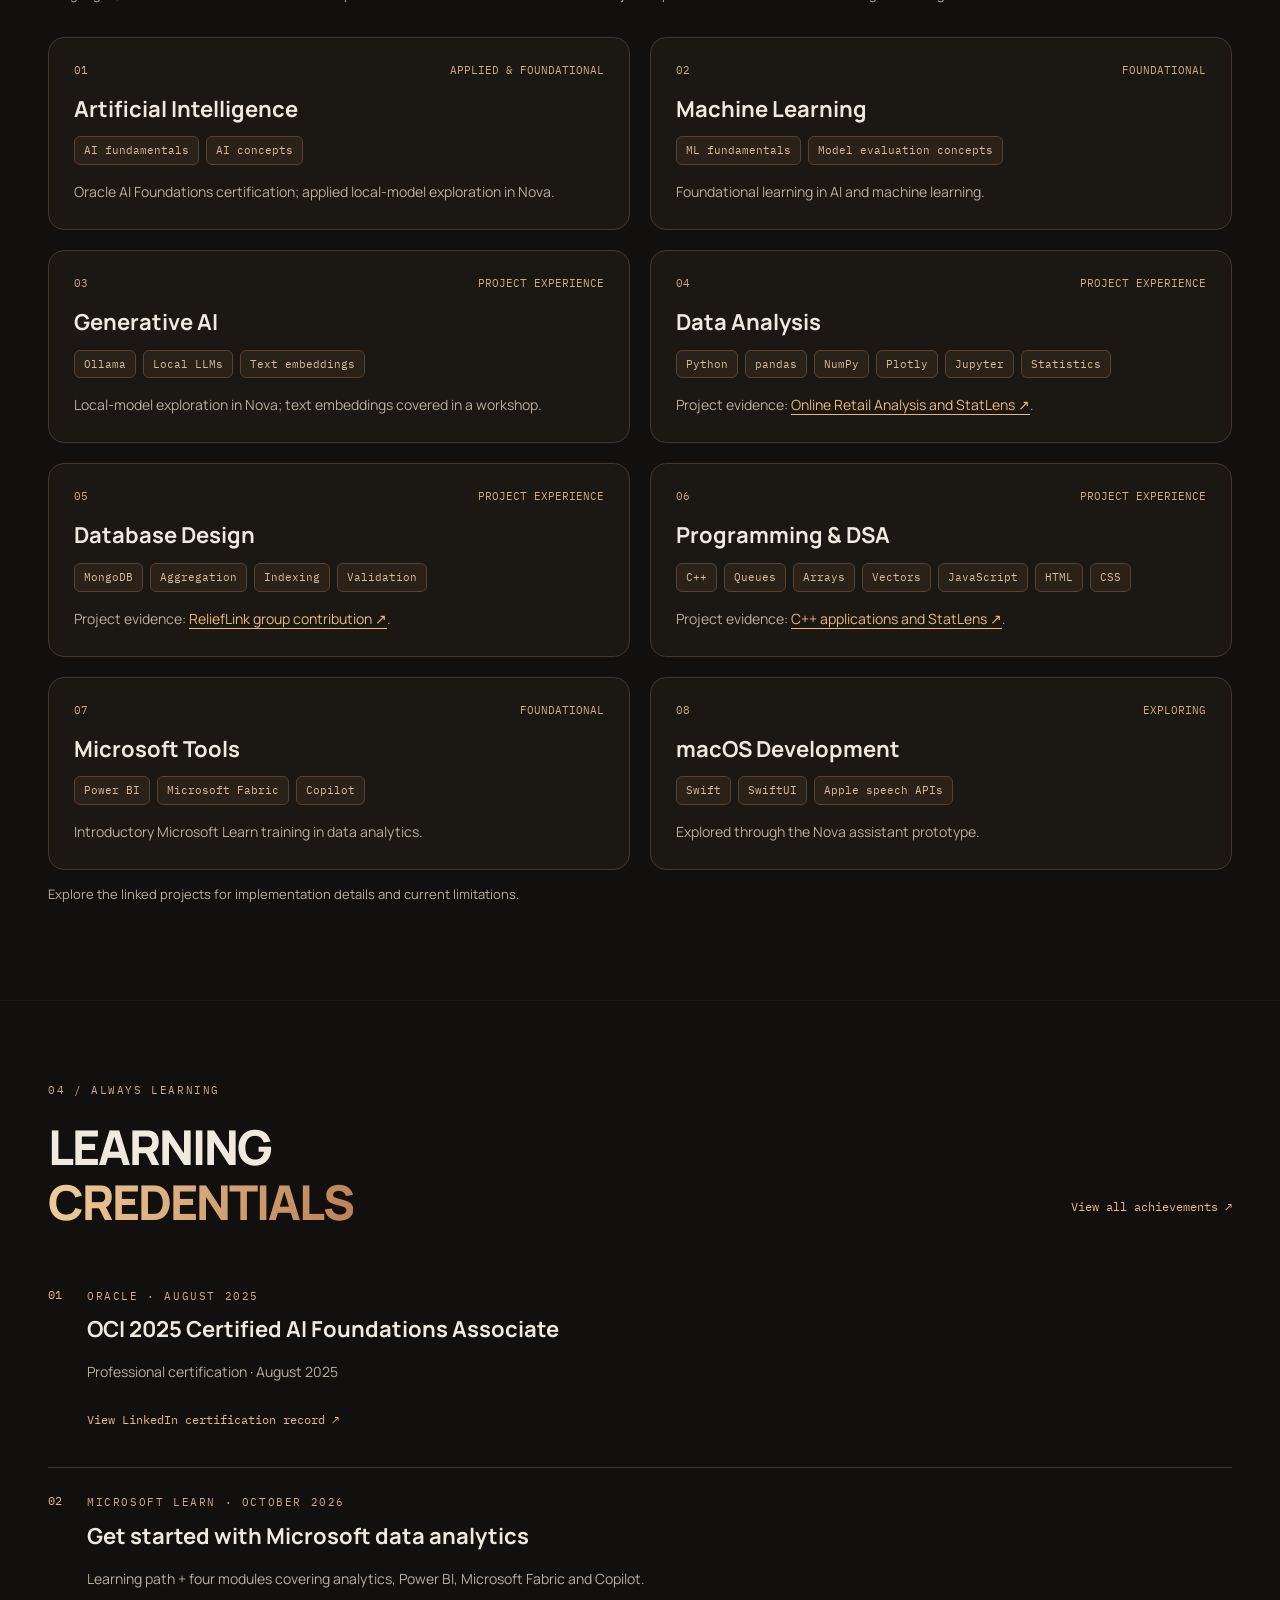
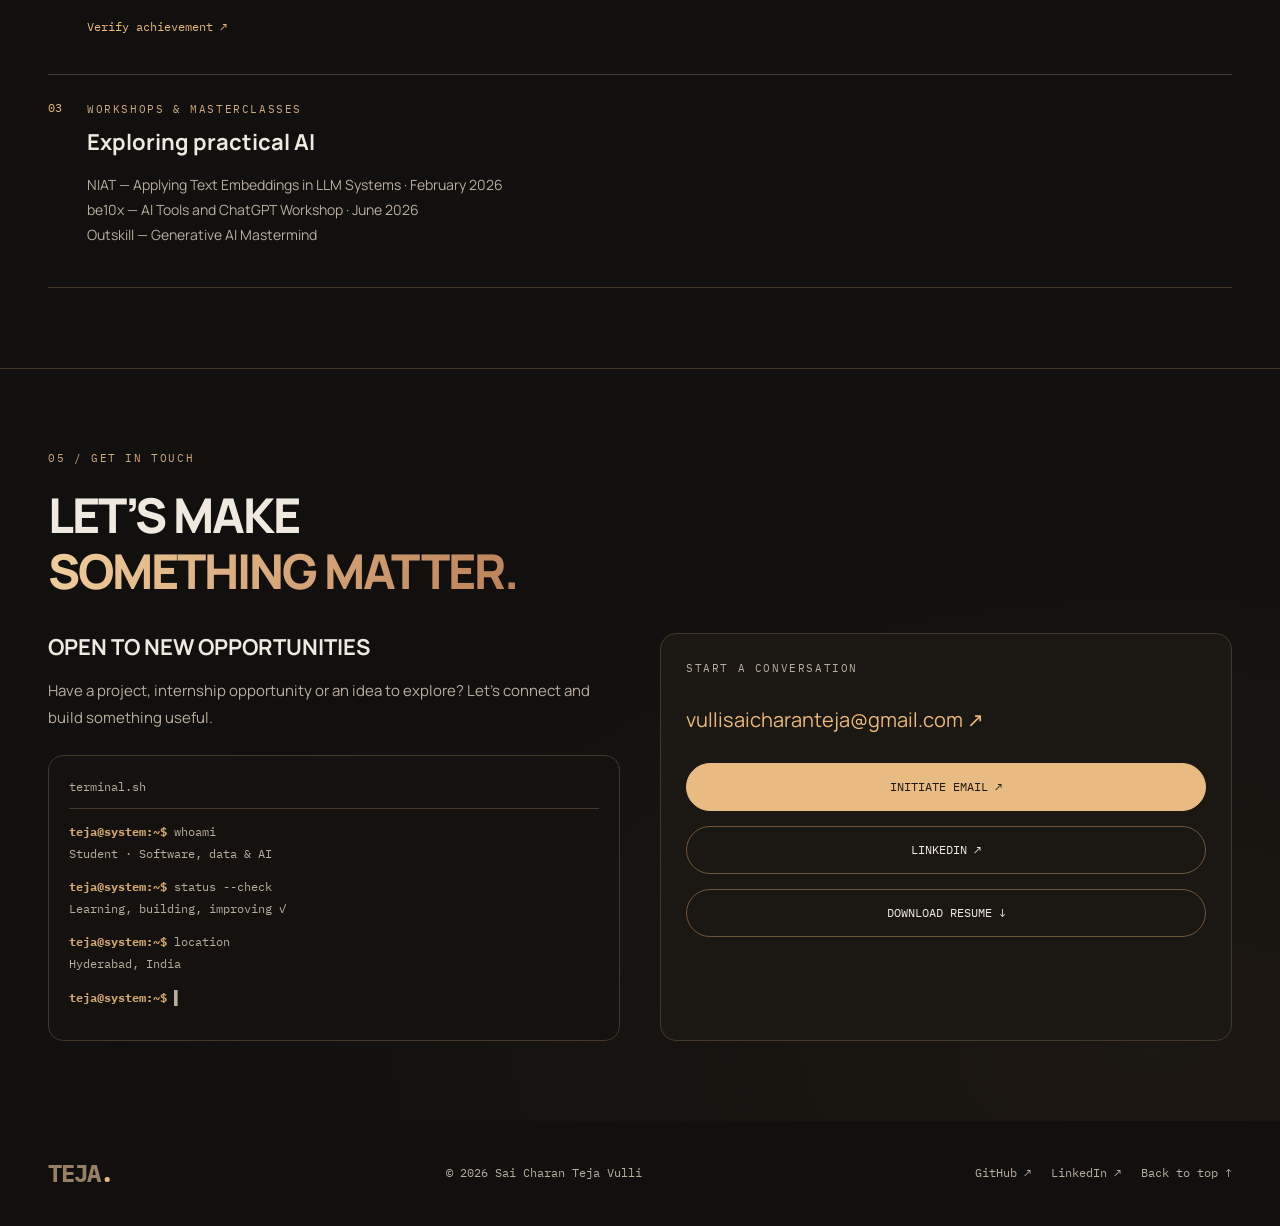
==== commit b6be1183: "Feature Relay with a real screenshot, repo link and project details" ====
--- a/index.html
+++ b/index.html
@@ -1,13 +1,14 @@
-<!doctype html><html lang="en"><head><meta charset="utf-8"><meta name="viewport" content="width=device-width,initial-scale=1"><meta name="description" content="Sai Charan Teja Vulli — B.Tech student exploring software, data and local AI. Discover nine academic and personal projects."><title>Teja • Developer Portfolio</title><link rel="icon" href="favicon.svg" type="image/svg+xml"><link rel="stylesheet" href="style.css"><link rel="canonical" href="https://saicharanteja-vulli.github.io/"><meta property="og:type" content="website"><meta property="og:title" content="Teja — Software & Data Portfolio"><meta property="og:description" content="Explore my Python data tools, C++ applications and local AI prototypes. Source code, a working demo and clear project contributions."><meta property="og:url" content="https://saicharanteja-vulli.github.io/"><meta property="og:image" content="https://saicharanteja-vulli.github.io/portrait-previous.webp"><meta name="twitter:card" content="summary"><meta name="theme-color" content="#11100f"></head><body>
+<!doctype html><html lang="en"><head><meta charset="utf-8"><meta name="viewport" content="width=device-width,initial-scale=1"><meta name="description" content="Sai Charan Teja Vulli — B.Tech student exploring software, data and local AI. Discover ten academic and personal projects."><title>Teja • Developer Portfolio</title><link rel="icon" href="favicon.svg" type="image/svg+xml"><link rel="stylesheet" href="style.css"><link rel="canonical" href="https://saicharanteja-vulli.github.io/"><meta property="og:type" content="website"><meta property="og:title" content="Teja — Software & Data Portfolio"><meta property="og:description" content="Explore my Python data tools, C++ applications and local AI prototypes. Source code, a working demo and clear project contributions."><meta property="og:url" content="https://saicharanteja-vulli.github.io/"><meta property="og:image" content="https://saicharanteja-vulli.github.io/portrait-previous.webp"><meta name="twitter:card" content="summary"><meta name="theme-color" content="#11100f"></head><body>
 <a class="skip" href="#main">Skip to content</a><div class="reading-progress"></div><canvas id="network" aria-hidden="true"></canvas><div class="particles" aria-hidden="true"></div><header><a class="brand" href="#home" aria-label="Teja home"><b>TEJA</b> /</a><nav aria-label="Main navigation"><a href="#home">HOME</a><a href="#work">PROJECTS</a><a href="#about">ABOUT</a><a href="#skills">SKILLS</a><a href="#learning">LEARNING</a><a href="#contact">CONTACT</a></nav><button class="motion-toggle" id="motion-toggle" aria-pressed="false">Pause motion</button></header><main id="main"><section class="hero wrap" id="home"><div class="hero-copy"><p class="eyebrow"><span class="dot"></span> SOFTWARE · DATA · AI — STUDENT BUILDER</p><h1><span class="hello">HELLO,</span><br><span id="hero-name" tabindex="0" aria-label="I’m Teja"><span aria-hidden="true">I’M TEJA</span></span></h1><p class="hero-sub"><span class="prompt">&gt;</span> <span id="rotating">working software.</span></p><p class="intro">I build projects at the intersection of software, data and AI — learning by making ideas work in the real world.</p><div class="actions"><a class="button primary" href="#work">VIEW PROJECTS</a><a class="button" href="#contact">LET’S CONNECT</a></div><div class="socials"><a href="https://github.com/saicharanteja-vulli" target="_blank" rel="noopener noreferrer" aria-label="GitHub" title="GitHub"><svg viewBox="0 0 24 24" aria-hidden="true"><path fill="currentColor" d="M12 .8a11.2 11.2 0 0 0-3.54 21.83c.56.1.77-.24.77-.54v-2.1c-3.13.68-3.79-1.33-3.79-1.33-.51-1.3-1.25-1.65-1.25-1.65-1.02-.7.08-.69.08-.69 1.13.08 1.72 1.16 1.72 1.16 1 .1 1.56 2.26 3.29 1.2.1-.72.39-1.21.71-1.49-2.5-.28-5.13-1.25-5.13-5.55 0-1.23.44-2.23 1.16-3.02-.12-.28-.5-1.43.11-2.98 0 0 .95-.3 3.08 1.15a10.7 10.7 0 0 1 5.6 0c2.13-1.44 3.07-1.15 3.07-1.15.62 1.55.24 2.7.12 2.98.72.79 1.15 1.79 1.15 3.02 0 4.31-2.63 5.26-5.14 5.54.4.35.76 1.03.76 2.08v2.84c0 .3.2.65.77.54A11.2 11.2 0 0 0 12 .8Z"/></svg></a><a href="https://www.linkedin.com/in/sai-charan-teja-profile/" target="_blank" rel="noopener noreferrer" aria-label="LinkedIn" title="LinkedIn"><svg viewBox="0 0 24 24" aria-hidden="true"><path fill="currentColor" d="M20.5 2h-17C2.67 2 2 2.67 2 3.5v17c0 .83.67 1.5 1.5 1.5h17c.83 0 1.5-.67 1.5-1.5v-17c0-.83-.67-1.5-1.5-1.5ZM8 19H5V9h3v10ZM6.5 7.7a1.7 1.7 0 1 1 0-3.4 1.7 1.7 0 0 1 0 3.4ZM19 19h-3v-5.1c0-1.3-.5-2-1.5-2-1.1 0-1.5.8-1.5 2V19h-3V9h2.9v1.4c.7-1 1.6-1.6 2.9-1.6 2.1 0 3.2 1.3 3.2 3.8V19Z"/></svg></a><a href="https://leetcode.com/u/saicharantejvulli/" target="_blank" rel="noopener noreferrer" aria-label="LeetCode" title="LeetCode"><svg viewBox="0 0 24 24" aria-hidden="true"><path d="m15.5 2-10 10a5 5 0 0 0 0 7l2 2a5 5 0 0 0 7 0l2-2M8 9l2-2a4 4 0 0 1 5.6 0l2 2M10 15h11" fill="none" stroke="currentColor" stroke-width="2.5" stroke-linecap="round" stroke-linejoin="round"/></svg></a></div><div class="hero-foot"><span>HYDERABAD, INDIA</span><span>B.TECH · CLASS OF 2029</span></div></div><div class="portrait-stage"><div class="orbit orbit-one"></div><div class="orbit orbit-two"></div><div class="orbit orbit-three"></div><span class="cross c1">+</span><span class="cross c2">+</span><div class="portrait"><img src="portrait-previous.webp" width="720" height="900" fetchpriority="high" alt="Sai Charan Teja Vulli"><div class="portrait-label"><span>ID <b>TEJA</b></span><span>ROLE <b>STUDENT</b></span><span>STATUS <b>ACTIVE</b></span></div></div><div class="floating-code"><span class="muted">// my approach</span><br><span class="accent">learn</span>();<br><span class="accent">build</span>();<br><span class="accent">improve</span>();</div></div><div class="hero-bottom"><span>01 / THE INTRODUCTION</span><a href="#work">SCROLL TO EXPLORE ↓</a></div></section>
-<section class="wrap section" id="work"><div class="section-top"><div><p class="eyebrow">01 / SELECTED PROJECTS</p><h2>IDEAS INTO<br><span class="gradient">REALITY.</span></h2></div><p>Academic projects and personal experiments.<br>Real code. Clear scope. Room to grow.</p></div><div class="filters" role="group" aria-label="Filter projects"><button class="active" aria-pressed="true" data-filter="all">All projects <span>09</span></button><button aria-pressed="false" data-filter="data">Data & analytics</button><button aria-pressed="false" data-filter="ai">AI</button><button aria-pressed="false" data-filter="software">Software</button></div><p id="results" class="sr-only" aria-live="polite">Showing 9 projects</p><div id="projects" class="project-grid"><article class="project" data-category="ai"><div class="visual orbit-project-preview" style="height:260px;padding:18px 20px 0;background:radial-gradient(ellipse at 80% 0%,#68462966,transparent 70%),#17130f;display:flex;flex-direction:column"><div style="display:flex;align-items:center;justify-content:space-between;margin-bottom:12px;font:10px var(--mono);letter-spacing:1.5px;color:#d8b78c"><span>ORBIT / AGENT WORKSPACE</span><span aria-hidden="true">↗</span></div><div style="border:1px solid #84613e;border-radius:9px 9px 0 0;overflow:hidden;box-shadow:0 10px 32px #0008;flex:1;min-height:0"><div aria-hidden="true" style="height:22px;background:#2a2119;display:flex;align-items:center;gap:5px;padding:0 10px"><i style="width:5px;height:5px;border-radius:50%;background:#c28d58"></i><i style="width:5px;height:5px;border-radius:50%;background:#8c6b45"></i><i style="width:5px;height:5px;border-radius:50%;background:#5d503d"></i><span style="margin:auto;font:8px var(--mono);letter-spacing:1px;color:#c8ae8d">RESEARCH · REVIEW · DELIVER</span></div><img src="[data-uri]" alt="Orbit's actual homepage showing Give your ideas a team and the orbit-ring logo" width="1093" height="827" loading="lazy" style="display:block;width:100%;height:auto;object-fit:contain;object-position:top"></div></div><div class="project-body"><div class="project-top"><span>Local AI agents</span><em>Working demo</em></div><h3>Orbit</h3><p>An AI agent workspace for research, sourced reports and human-approved delivery.</p><p class="evidence">Web research, owner-only approvals, separate user tasks and local Ollama execution. Built with AI-assisted development.</p><div class="tags"><span>React / TypeScript</span><span>FastAPI</span><span>Ollama</span></div><div class="project-links"><a href="https://lenders-struck-essays-honest.trycloudflare.com" target="_blank" rel="noopener noreferrer">Try live demo ↗</a><button data-project="8" aria-label="Read about Orbit">Details +</button><a href="https://github.com/saicharanteja-vulli/orbit-agent-control-center" target="_blank" rel="noopener noreferrer">Source code ↗</a></div><p class="evidence">Temporary demo: available while my Mac is online. The link may expire.</p></div></article><article class="project" data-category="data"><div class="visual"><img src="statlens-preview.webp" alt="Actual StatLens interface showing the Iris sample dataset" width="1200" height="650" loading="lazy"></div><div class="project-body"><div class="project-top"><span>Data &amp; analytics</span><em>Academic prototype</em></div><h3>StatLens</h3><p>A browser workspace for turning raw datasets into understandable statistical insights.</p><p class="evidence">Browser-side imports and analysis; portable JSON sessions keep the workflow inspectable.</p><div class="tags"><span>JavaScript</span><span>HTML / CSS</span><span>Statistics</span></div><div class="project-links"><a href="statlens.html" target="_blank" rel="noopener noreferrer">Try live demo ↗</a><button data-project="0" aria-label="Read about StatLens">Details +</button><a href="https://github.com/saicharanteja-vulli/statlens" target="_blank" rel="noopener noreferrer">Source code ↗</a></div></div></article><article class="project" data-category="ai"><div class="project-body"><div class="project-top"><span>AI-assisted monitoring</span><em>Personal prototype</em></div><h3>NeuroOps AI</h3><p>A system-monitoring dashboard combining host metrics, anomaly detection and experimental short-term forecasts.</p><p class="evidence">Source includes host monitoring, Isolation Forest anomaly detection and optional AI explanations. Forecasts are experimental.</p><div class="tags"><span>React / TypeScript</span><span>FastAPI</span><span>scikit-learn</span></div><div class="project-links"><button data-project="6" aria-label="Read about NeuroOps AI">Details +</button><a href="https://github.com/saicharanteja-vulli/NeuroOPS-AI" target="_blank" rel="noopener noreferrer">Source code ↗</a></div></div></article><article class="project" data-category="ai"><div class="project-body"><div class="project-top"><span>Personalized recommendations</span><em>Personal prototype</em></div><h3>AI Gift Recommendation</h3><p>A gift-finding application that turns an occasion, budget and recipient interests into ranked gift suggestions.</p><p class="evidence">Combines weighted catalogue scoring with optional Gemini suggestions and an automatic rule-based fallback.</p><div class="tags"><span>React</span><span>Node.js / Express</span><span>Gemini</span></div><div class="project-links"><button data-project="7" aria-label="Read about AI Gift Recommendation">Details +</button><a href="https://github.com/saicharanteja-vulli/AI-Gift_Recommendation-System" target="_blank" rel="noopener noreferrer">Source code ↗</a></div></div></article><article class="project" data-category="software"><div class="visual code-preview"><span>IMPLEMENTATION EXCERPT · C++17</span><pre><code>struct ServiceSystem {
+<section class="wrap section" id="work"><div class="section-top"><div><p class="eyebrow">01 / SELECTED PROJECTS</p><h2>IDEAS INTO<br><span class="gradient">REALITY.</span></h2></div><p>Academic projects and personal experiments.<br>Real code. Clear scope. Room to grow.</p></div><div class="filters" role="group" aria-label="Filter projects"><button class="active" aria-pressed="true" data-filter="all">All projects <span>10</span></button><button aria-pressed="false" data-filter="data">Data & analytics</button><button aria-pressed="false" data-filter="ai">AI</button><button aria-pressed="false" data-filter="software">Software</button></div><p id="results" class="sr-only" aria-live="polite">Showing 10 projects</p><div id="projects" class="project-grid"><article class="project" data-category="ai" id="relay-project"><div class="visual relay-project-preview"><div class="relay-preview-heading"><span>RELAY / HUMAN CHECKPOINT</span><span aria-hidden="true">↗</span></div><div class="relay-preview-window"><div class="relay-preview-bar" aria-hidden="true"><i></i><i></i><i></i><span>PROPOSE · APPROVE · DELIVER</span></div><img src="relay-preview.png" alt="Real Relay approval inbox showing a pending file request, delivered actions and review controls using demonstration data" width="1280" height="720" loading="lazy"></div></div><div class="project-body"><div class="project-top"><span>Human-in-the-loop agents</span><em>Working local app</em></div><h3>Relay</h3><p>A human checkpoint between an AI agent’s proposal and its next important action.</p><p class="evidence">Exact-content approvals, scoped agent keys and a durable execution trail. Connected to Orbit and tested end to end.</p><div class="tags"><span>FastAPI</span><span>SQLite</span><span>Agent APIs</span></div><div class="project-links"><button data-project="9" aria-label="Read about Relay">Details +</button><a href="https://github.com/saicharanteja-vulli/relay-agent-gateway" target="_blank" rel="noopener noreferrer">Source code ↗</a></div><p class="evidence">Runs locally · Setup instructions and 27 gateway tests in the repository.</p></div></article><article class="project" data-category="ai"><div class="visual orbit-project-preview" style="height:260px;padding:18px 20px 0;background:radial-gradient(ellipse at 80% 0%,#68462966,transparent 70%),#17130f;display:flex;flex-direction:column"><div style="display:flex;align-items:center;justify-content:space-between;margin-bottom:12px;font:10px var(--mono);letter-spacing:1.5px;color:#d8b78c"><span>ORBIT / AGENT WORKSPACE</span><span aria-hidden="true">↗</span></div><div style="border:1px solid #84613e;border-radius:9px 9px 0 0;overflow:hidden;box-shadow:0 10px 32px #0008;flex:1;min-height:0"><div aria-hidden="true" style="height:22px;background:#2a2119;display:flex;align-items:center;gap:5px;padding:0 10px"><i style="width:5px;height:5px;border-radius:50%;background:#c28d58"></i><i style="width:5px;height:5px;border-radius:50%;background:#8c6b45"></i><i style="width:5px;height:5px;border-radius:50%;background:#5d503d"></i><span style="margin:auto;font:8px var(--mono);letter-spacing:1px;color:#c8ae8d">RESEARCH · REVIEW · DELIVER</span></div><img src="[data-uri]" alt="Orbit's actual homepage showing Give your ideas a team and the orbit-ring logo" width="1093" height="827" loading="lazy" style="display:block;width:100%;height:auto;object-fit:contain;object-position:top"></div></div><div class="project-body"><div class="project-top"><span>Local AI agents</span><em>Working demo</em></div><h3>Orbit</h3><p>An AI agent workspace for research, sourced reports and human-approved delivery.</p><p class="evidence">Web research, owner-only approvals, separate user tasks and local Ollama execution. Built with AI-assisted development.</p><div class="tags"><span>React / TypeScript</span><span>FastAPI</span><span>Ollama</span></div><div class="project-links"><a href="https://lenders-struck-essays-honest.trycloudflare.com" target="_blank" rel="noopener noreferrer">Try live demo ↗</a><button data-project="8" aria-label="Read about Orbit">Details +</button><a href="https://github.com/saicharanteja-vulli/orbit-agent-control-center" target="_blank" rel="noopener noreferrer">Source code ↗</a></div><p class="evidence">Temporary demo: available while my Mac is online. The link may expire.</p></div></article><article class="project" data-category="data"><div class="visual"><img src="statlens-preview.webp" alt="Actual StatLens interface showing the Iris sample dataset" width="1200" height="650" loading="lazy"></div><div class="project-body"><div class="project-top"><span>Data &amp; analytics</span><em>Academic prototype</em></div><h3>StatLens</h3><p>A browser workspace for turning raw datasets into understandable statistical insights.</p><p class="evidence">Browser-side imports and analysis; portable JSON sessions keep the workflow inspectable.</p><div class="tags"><span>JavaScript</span><span>HTML / CSS</span><span>Statistics</span></div><div class="project-links"><a href="statlens.html" target="_blank" rel="noopener noreferrer">Try live demo ↗</a><button data-project="0" aria-label="Read about StatLens">Details +</button><a href="https://github.com/saicharanteja-vulli/statlens" target="_blank" rel="noopener noreferrer">Source code ↗</a></div></div></article><article class="project" data-category="ai"><div class="project-body"><div class="project-top"><span>AI-assisted monitoring</span><em>Personal prototype</em></div><h3>NeuroOps AI</h3><p>A system-monitoring dashboard combining host metrics, anomaly detection and experimental short-term forecasts.</p><p class="evidence">Source includes host monitoring, Isolation Forest anomaly detection and optional AI explanations. Forecasts are experimental.</p><div class="tags"><span>React / TypeScript</span><span>FastAPI</span><span>scikit-learn</span></div><div class="project-links"><button data-project="6" aria-label="Read about NeuroOps AI">Details +</button><a href="https://github.com/saicharanteja-vulli/NeuroOPS-AI" target="_blank" rel="noopener noreferrer">Source code ↗</a></div></div></article><article class="project" data-category="ai"><div class="project-body"><div class="project-top"><span>Personalized recommendations</span><em>Personal prototype</em></div><h3>AI Gift Recommendation</h3><p>A gift-finding application that turns an occasion, budget and recipient interests into ranked gift suggestions.</p><p class="evidence">Combines weighted catalogue scoring with optional Gemini suggestions and an automatic rule-based fallback.</p><div class="tags"><span>React</span><span>Node.js / Express</span><span>Gemini</span></div><div class="project-links"><button data-project="7" aria-label="Read about AI Gift Recommendation">Details +</button><a href="https://github.com/saicharanteja-vulli/AI-Gift_Recommendation-System" target="_blank" rel="noopener noreferrer">Source code ↗</a></div></div></article><article class="project" data-category="software"><div class="visual code-preview"><span>IMPLEMENTATION EXCERPT · C++17</span><pre><code>struct ServiceSystem {
   std::vector&lt;EmergencyRequest&gt; records;
   // Stable indices preserve request history.
   std::array&lt;std::queue&lt;std::size_t&gt;, 3&gt; pending;
   int nextId = 1001;
-};</code></pre></div><div class="project-body"><div class="project-top"><span>Data structures</span><em>Academic simulation</em></div><h3>Emergency Service Management</h3><p>A console application that keeps request processing predictable across three services.</p><p class="evidence">FIFO queues store record indices, preserving request history. Includes 18 automated checks.</p><div class="tags"><span>C++17</span><span>STL</span><span>FIFO queues</span></div><div class="project-links"><button data-project="3" aria-label="Read about Emergency Service Management">Details +</button><a href="https://github.com/saicharanteja-vulli/emergency-service-management" target="_blank" rel="noopener noreferrer">Source code ↗</a></div></div></article><article class="project" data-category="data"><div class="project-body"><div class="project-top"><span>Database design</span><em>Group project</em></div><h3>ReliefLink</h3><p>A connected data model for six areas of disaster-relief coordination.</p><p class="evidence">My contribution: incidents queries, grouped reports and cross-collection lookups. Uses 3,000 synthetic records.</p><div class="tags"><span>MongoDB</span><span>Python</span><span>Aggregation</span></div><div class="project-links"><button data-project="1" aria-label="Read about ReliefLink">Details +</button><a href="https://github.com/saicharanteja-vulli/relieflink" target="_blank" rel="noopener noreferrer">Source code ↗</a></div></div></article><article class="project" data-category="data"><div class="project-body"><div class="project-top"><span>Exploratory analysis</span><em>Academic project</em></div><h3>Online Retail Analysis</h3><p>From transaction cleaning to patterns in products, markets and purchase timing.</p><p class="evidence">Cleaning decisions are documented before analysis. Retained positive sales are distinguished from net revenue.</p><div class="tags"><span>Python</span><span>pandas</span><span>Plotly</span></div><div class="project-links"><button data-project="4" aria-label="Read about Online Retail Analysis">Details +</button><a href="https://github.com/saicharanteja-vulli/online-retail-analysis" target="_blank" rel="noopener noreferrer">Source code ↗</a></div></div></article><article class="project" data-category="ai"><div class="project-body"><div class="project-top"><span>Local AI</span><em>Personal prototype</em></div><h3>Nova</h3><p>A macOS assistant exploring local-model conversation and a focused set of everyday actions.</p><p class="evidence">SwiftUI + Ollama for local-model chat. Voice, wake and login behaviour remain to be validated.</p><div class="tags"><span>SwiftUI</span><span>Ollama</span><span>Speech APIs</span></div><div class="project-links"><button data-project="2" aria-label="Read about Nova">Details +</button><a href="https://github.com/saicharanteja-vulli/nova-mac-assistant" target="_blank" rel="noopener noreferrer">Source code ↗</a></div></div></article><article class="project" data-category="software"><div class="project-body"><div class="project-top"><span>C++ application</span><em>Group project</em></div><h3>ParkEasy</h3><p>A parking-management project bringing allocation, search, billing and reports together.</p><p class="evidence">My contribution: slot counting and main program flow. Academic team project; source is not publicly available.</p><div class="tags"><span>C++</span><span>Arrays</span><span>Vectors</span></div><div class="project-links"><button data-project="5" aria-label="Read about ParkEasy">Details +</button><span class="muted">Group contribution</span></div></div></article></div></section><section class="wrap section" id="about"><p class="eyebrow">02 / ABOUT ME</p><h2>THE <span class="gradient">BUILDER</span><br>BEHIND THE CODE</h2><div class="identity-grid"><div class="identity-logs"><article class="system-panel"><p class="eyebrow">THE PERSON</p><p>I'm <b>Teja</b> (Sai Charan Teja Vulli), a B.Tech student exploring software development, data analytics and local AI. I study at NxtWave Institute of Advanced Technologies × Aurora Deemed to be University.</p></article><article class="system-panel"><p class="eyebrow">THE PRACTICE</p><p>Learning by building: statistical workspaces, connected databases, C++ applications and a local macOS assistant. Each project turns a new concept into working code.</p></article><article class="system-panel"><p class="eyebrow">THE MINDSET</p><p>Start with a useful problem. Understand the fundamentals. Build, test and improve. My work includes personal prototypes and clearly scoped academic group contributions.</p></article></div><div class="identity-stats"><article class="achievement-card projects-card"><div class="achievement-top"><span class="achievement-icon" aria-hidden="true">◇</span><span>IDEAS IN ACTION</span></div><div class="achievement-brand"><strong>09</strong><span>PORTFOLIO PROJECTS</span></div><h3>Built to explore.<br>Designed to learn.</h3><p>Software, data & AI projects.<br>Personal builds and academic teamwork.</p><a href="#work">EXPLORE PROJECTS <b>↗</b></a></article><article class="achievement-card repositories-card"><div class="achievement-top"><span class="achievement-icon" aria-hidden="true">⌘</span><span>CODE YOU CAN EXPLORE</span></div><div class="achievement-brand"><strong>08</strong><span>LINKED PROJECT REPOSITORIES</span></div><h3>Inside the code.<br>Beyond the demo.</h3><p>Browse source code, project<br>documentation and implementation details.</p><a href="https://github.com/saicharanteja-vulli" target="_blank" rel="noopener noreferrer">EXPLORE GITHUB <b>↗</b></a></article><article class="achievement-card certification-card"><div class="achievement-top"><span class="achievement-icon" aria-hidden="true">✧</span><span>AI FOUNDATION</span></div><div class="achievement-brand">ORACLE <span>OCI · 2025</span></div><h3>AI Foundations<br>Associate</h3><p>Certified in the fundamentals<br>of artificial intelligence.</p><a href="https://www.linkedin.com/in/sai-charan-teja-profile/details/certifications/" target="_blank" rel="noopener noreferrer">LINKEDIN RECORD <b>↗</b></a></article><article class="achievement-card internship-card"><div class="achievement-top"><span class="achievement-icon" aria-hidden="true">⌘</span><span>INTERNSHIP COMPLETION</span></div><div class="achievement-brand">AI INTERN <span>AUG–SEP 2025</span></div><h3>From learning<br>to application.</h3><p>Codec Technologies Pvt. Ltd.<br>AI internship completion · Aug–Sep 2025.</p><a href="https://www.linkedin.com/in/sai-charan-teja-profile/details/certifications/" target="_blank" rel="noopener noreferrer">LINKEDIN RECORD ↗</a></article></div></div><p class="eyebrow timeline-label">// GROWTH TIMELINE</p><div class="timeline"><article><span>2025</span><h3>AI FOUNDATIONS</h3><p>Oracle AI Foundations certification and an AI internship at Codec Technologies, August–September.</p></article><article><span>2026</span><h3>BUILDING & EXPLORING</h3><p>Software and data projects, local AI experimentation, Microsoft Fabric and Copilot learning.</p></article><article><span>2029</span><h3>EXPECTED GRADUATION</h3><p>B.Tech at NIAT × Aurora Deemed to be University.</p></article><article><span>NEXT</span><h3>USEFUL SOFTWARE</h3><p>Deepen core skills, collaborate on projects and pursue internship opportunities.</p></article></div></section><section class="wrap section" id="skills"><p class="eyebrow">03 / MY TOOLKIT</p><h2>TOOLS FOR<br><span class="gradient">WHAT’S NEXT.</span></h2><div class="solar-system tool-universe" tabindex="0" aria-label="Skills and tools orbiting Teja; focus pauses the animation"><div class="sun">TJ</div><div class="tool-ring" style="--ring:0"></div><div class="tool-ring" style="--ring:1"></div><div class="tool-ring" style="--ring:2"></div><div class="tool-ring" style="--ring:3"></div><div class="tool-ring" style="--ring:4"></div><span class="tool-planet" style="--angle:0deg;--distance:160px;--duration:100s;--phase:0s">Python</span><span class="tool-planet" style="--angle:36deg;--distance:160px;--duration:100s;--phase:0s">C++</span><span class="tool-planet" style="--angle:72deg;--distance:160px;--duration:100s;--phase:0s">HTML</span><span class="tool-planet" style="--angle:108deg;--distance:160px;--duration:100s;--phase:0s">CSS</span><span class="tool-planet" style="--angle:144deg;--distance:160px;--duration:100s;--phase:0s">JavaScript</span><span class="tool-planet" style="--angle:180deg;--distance:160px;--duration:100s;--phase:0s">AI</span><span class="tool-planet" style="--angle:216deg;--distance:160px;--duration:100s;--phase:0s">Machine Learning</span><span class="tool-planet" style="--angle:252deg;--distance:160px;--duration:100s;--phase:0s">Generative AI</span><span class="tool-planet" style="--angle:288deg;--distance:160px;--duration:100s;--phase:0s">MongoDB</span><span class="tool-planet" style="--angle:324deg;--distance:160px;--duration:100s;--phase:0s">pandas</span><span class="tool-planet" style="--angle:18deg;--distance:285px;--duration:100s;--phase:0s">NumPy</span><span class="tool-planet" style="--angle:54deg;--distance:285px;--duration:100s;--phase:0s">Plotly</span><span class="tool-planet" style="--angle:90deg;--distance:285px;--duration:100s;--phase:0s">Jupyter</span><span class="tool-planet" style="--angle:126deg;--distance:285px;--duration:100s;--phase:0s">Ollama</span><span class="tool-planet" style="--angle:162deg;--distance:285px;--duration:100s;--phase:0s">Swift</span><span class="tool-planet" style="--angle:198deg;--distance:285px;--duration:100s;--phase:0s">SwiftUI</span><span class="tool-planet" style="--angle:234deg;--distance:285px;--duration:100s;--phase:0s">Power BI</span><span class="tool-planet" style="--angle:270deg;--distance:285px;--duration:100s;--phase:0s">Fabric</span><span class="tool-planet" style="--angle:306deg;--distance:285px;--duration:100s;--phase:0s">Copilot</span><span class="tool-planet" style="--angle:342deg;--distance:285px;--duration:100s;--phase:0s">Text embeddings</span></div><p class="skills-note">Languages, tools and AI skills · Hover or focus to pause. Use “Pause motion” for a still view. Project experience and foundational learning are distinguished below.</p><div class="skill-groups"><article class="skill-group"><div class="skill-group-top"><span>01</span><span>APPLIED & FOUNDATIONAL</span></div><h3>Artificial Intelligence</h3><div class="skill-tags"><span>AI fundamentals</span><span>AI concepts</span></div><p>Oracle AI Foundations certification; applied local-model exploration in Nova.</p></article><article class="skill-group"><div class="skill-group-top"><span>02</span><span>FOUNDATIONAL</span></div><h3>Machine Learning</h3><div class="skill-tags"><span>ML fundamentals</span><span>Model evaluation concepts</span></div><p>Foundational learning in AI and machine learning.</p></article><article class="skill-group"><div class="skill-group-top"><span>03</span><span>PROJECT EXPERIENCE</span></div><h3>Generative AI</h3><div class="skill-tags"><span>Ollama</span><span>Local LLMs</span><span>Text embeddings</span></div><p>Local-model exploration in Nova; text embeddings covered in a workshop.</p></article><article class="skill-group"><div class="skill-group-top"><span>04</span><span>PROJECT EXPERIENCE</span></div><h3>Data Analysis</h3><div class="skill-tags"><span>Python</span><span>pandas</span><span>NumPy</span><span>Plotly</span><span>Jupyter</span><span>Statistics</span></div><p>Project evidence: <a href="#work">Online Retail Analysis and StatLens ↗</a>.</p></article><article class="skill-group"><div class="skill-group-top"><span>05</span><span>PROJECT EXPERIENCE</span></div><h3>Database Design</h3><div class="skill-tags"><span>MongoDB</span><span>Aggregation</span><span>Indexing</span><span>Validation</span></div><p>Project evidence: <a href="#work">ReliefLink group contribution ↗</a>.</p></article><article class="skill-group"><div class="skill-group-top"><span>06</span><span>PROJECT EXPERIENCE</span></div><h3>Programming & DSA</h3><div class="skill-tags"><span>C++</span><span>Queues</span><span>Arrays</span><span>Vectors</span><span>JavaScript</span><span>HTML</span><span>CSS</span></div><p>Project evidence: <a href="#work">C++ applications and StatLens ↗</a>.</p></article><article class="skill-group"><div class="skill-group-top"><span>07</span><span>FOUNDATIONAL</span></div><h3>Microsoft Tools</h3><div class="skill-tags"><span>Power BI</span><span>Microsoft Fabric</span><span>Copilot</span></div><p>Introductory Microsoft Learn training in data analytics.</p></article><article class="skill-group"><div class="skill-group-top"><span>08</span><span>EXPLORING</span></div><h3>macOS Development</h3><div class="skill-tags"><span>Swift</span><span>SwiftUI</span><span>Apple speech APIs</span></div><p>Explored through the Nova assistant prototype.</p></article></div><p class="skills-note">Explore the linked projects for implementation details and current limitations.</p></section>
+};</code></pre></div><div class="project-body"><div class="project-top"><span>Data structures</span><em>Academic simulation</em></div><h3>Emergency Service Management</h3><p>A console application that keeps request processing predictable across three services.</p><p class="evidence">FIFO queues store record indices, preserving request history. Includes 18 automated checks.</p><div class="tags"><span>C++17</span><span>STL</span><span>FIFO queues</span></div><div class="project-links"><button data-project="3" aria-label="Read about Emergency Service Management">Details +</button><a href="https://github.com/saicharanteja-vulli/emergency-service-management" target="_blank" rel="noopener noreferrer">Source code ↗</a></div></div></article><article class="project" data-category="data"><div class="project-body"><div class="project-top"><span>Database design</span><em>Group project</em></div><h3>ReliefLink</h3><p>A connected data model for six areas of disaster-relief coordination.</p><p class="evidence">My contribution: incidents queries, grouped reports and cross-collection lookups. Uses 3,000 synthetic records.</p><div class="tags"><span>MongoDB</span><span>Python</span><span>Aggregation</span></div><div class="project-links"><button data-project="1" aria-label="Read about ReliefLink">Details +</button><a href="https://github.com/saicharanteja-vulli/relieflink" target="_blank" rel="noopener noreferrer">Source code ↗</a></div></div></article><article class="project" data-category="data"><div class="project-body"><div class="project-top"><span>Exploratory analysis</span><em>Academic project</em></div><h3>Online Retail Analysis</h3><p>From transaction cleaning to patterns in products, markets and purchase timing.</p><p class="evidence">Cleaning decisions are documented before analysis. Retained positive sales are distinguished from net revenue.</p><div class="tags"><span>Python</span><span>pandas</span><span>Plotly</span></div><div class="project-links"><button data-project="4" aria-label="Read about Online Retail Analysis">Details +</button><a href="https://github.com/saicharanteja-vulli/online-retail-analysis" target="_blank" rel="noopener noreferrer">Source code ↗</a></div></div></article><article class="project" data-category="ai"><div class="project-body"><div class="project-top"><span>Local AI</span><em>Personal prototype</em></div><h3>Nova</h3><p>A macOS assistant exploring local-model conversation and a focused set of everyday actions.</p><p class="evidence">SwiftUI + Ollama for local-model chat. Voice, wake and login behaviour remain to be validated.</p><div class="tags"><span>SwiftUI</span><span>Ollama</span><span>Speech APIs</span></div><div class="project-links"><button data-project="2" aria-label="Read about Nova">Details +</button><a href="https://github.com/saicharanteja-vulli/nova-mac-assistant" target="_blank" rel="noopener noreferrer">Source code ↗</a></div></div></article><article class="project" data-category="software"><div class="project-body"><div class="project-top"><span>C++ application</span><em>Group project</em></div><h3>ParkEasy</h3><p>A parking-management project bringing allocation, search, billing and reports together.</p><p class="evidence">My contribution: slot counting and main program flow. Academic team project; source is not publicly available.</p><div class="tags"><span>C++</span><span>Arrays</span><span>Vectors</span></div><div class="project-links"><button data-project="5" aria-label="Read about ParkEasy">Details +</button><span class="muted">Group contribution</span></div></div></article></div></section><section class="wrap section" id="about"><p class="eyebrow">02 / ABOUT ME</p><h2>THE <span class="gradient">BUILDER</span><br>BEHIND THE CODE</h2><div class="identity-grid"><div class="identity-logs"><article class="system-panel"><p class="eyebrow">THE PERSON</p><p>I'm <b>Teja</b> (Sai Charan Teja Vulli), a B.Tech student exploring software development, data analytics and local AI. I study at NxtWave Institute of Advanced Technologies × Aurora Deemed to be University.</p></article><article class="system-panel"><p class="eyebrow">THE PRACTICE</p><p>Learning by building: statistical workspaces, connected databases, C++ applications and a local macOS assistant. Each project turns a new concept into working code.</p></article><article class="system-panel"><p class="eyebrow">THE MINDSET</p><p>Start with a useful problem. Understand the fundamentals. Build, test and improve. My work includes personal prototypes and clearly scoped academic group contributions.</p></article></div><div class="identity-stats"><article class="achievement-card projects-card"><div class="achievement-top"><span class="achievement-icon" aria-hidden="true">◇</span><span>IDEAS IN ACTION</span></div><div class="achievement-brand"><strong>10</strong><span>PORTFOLIO PROJECTS</span></div><h3>Built to explore.<br>Designed to learn.</h3><p>Software, data & AI projects.<br>Personal builds and academic teamwork.</p><a href="#work">EXPLORE PROJECTS <b>↗</b></a></article><article class="achievement-card repositories-card"><div class="achievement-top"><span class="achievement-icon" aria-hidden="true">⌘</span><span>CODE YOU CAN EXPLORE</span></div><div class="achievement-brand"><strong>09</strong><span>LINKED PROJECT REPOSITORIES</span></div><h3>Inside the code.<br>Beyond the demo.</h3><p>Browse source code, project<br>documentation and implementation details.</p><a href="https://github.com/saicharanteja-vulli" target="_blank" rel="noopener noreferrer">EXPLORE GITHUB <b>↗</b></a></article><article class="achievement-card certification-card"><div class="achievement-top"><span class="achievement-icon" aria-hidden="true">✧</span><span>AI FOUNDATION</span></div><div class="achievement-brand">ORACLE <span>OCI · 2025</span></div><h3>AI Foundations<br>Associate</h3><p>Certified in the fundamentals<br>of artificial intelligence.</p><a href="https://www.linkedin.com/in/sai-charan-teja-profile/details/certifications/" target="_blank" rel="noopener noreferrer">LINKEDIN RECORD <b>↗</b></a></article><article class="achievement-card internship-card"><div class="achievement-top"><span class="achievement-icon" aria-hidden="true">⌘</span><span>INTERNSHIP COMPLETION</span></div><div class="achievement-brand">AI INTERN <span>AUG–SEP 2025</span></div><h3>From learning<br>to application.</h3><p>Codec Technologies Pvt. Ltd.<br>AI internship completion · Aug–Sep 2025.</p><a href="https://www.linkedin.com/in/sai-charan-teja-profile/details/certifications/" target="_blank" rel="noopener noreferrer">LINKEDIN RECORD ↗</a></article></div></div><p class="eyebrow timeline-label">// GROWTH TIMELINE</p><div class="timeline"><article><span>2025</span><h3>AI FOUNDATIONS</h3><p>Oracle AI Foundations certification and an AI internship at Codec Technologies, August–September.</p></article><article><span>2026</span><h3>BUILDING & EXPLORING</h3><p>Software and data projects, local AI experimentation, Microsoft Fabric and Copilot learning.</p></article><article><span>2029</span><h3>EXPECTED GRADUATION</h3><p>B.Tech at NIAT × Aurora Deemed to be University.</p></article><article><span>NEXT</span><h3>USEFUL SOFTWARE</h3><p>Deepen core skills, collaborate on projects and pursue internship opportunities.</p></article></div></section><section class="wrap section" id="skills"><p class="eyebrow">03 / MY TOOLKIT</p><h2>TOOLS FOR<br><span class="gradient">WHAT’S NEXT.</span></h2><div class="solar-system tool-universe" tabindex="0" aria-label="Skills and tools orbiting Teja; focus pauses the animation"><div class="sun">TJ</div><div class="tool-ring" style="--ring:0"></div><div class="tool-ring" style="--ring:1"></div><div class="tool-ring" style="--ring:2"></div><div class="tool-ring" style="--ring:3"></div><div class="tool-ring" style="--ring:4"></div><span class="tool-planet" style="--angle:0deg;--distance:160px;--duration:100s;--phase:0s">Python</span><span class="tool-planet" style="--angle:36deg;--distance:160px;--duration:100s;--phase:0s">C++</span><span class="tool-planet" style="--angle:72deg;--distance:160px;--duration:100s;--phase:0s">HTML</span><span class="tool-planet" style="--angle:108deg;--distance:160px;--duration:100s;--phase:0s">CSS</span><span class="tool-planet" style="--angle:144deg;--distance:160px;--duration:100s;--phase:0s">JavaScript</span><span class="tool-planet" style="--angle:180deg;--distance:160px;--duration:100s;--phase:0s">AI</span><span class="tool-planet" style="--angle:216deg;--distance:160px;--duration:100s;--phase:0s">Machine Learning</span><span class="tool-planet" style="--angle:252deg;--distance:160px;--duration:100s;--phase:0s">Generative AI</span><span class="tool-planet" style="--angle:288deg;--distance:160px;--duration:100s;--phase:0s">MongoDB</span><span class="tool-planet" style="--angle:324deg;--distance:160px;--duration:100s;--phase:0s">pandas</span><span class="tool-planet" style="--angle:18deg;--distance:285px;--duration:100s;--phase:0s">NumPy</span><span class="tool-planet" style="--angle:54deg;--distance:285px;--duration:100s;--phase:0s">Plotly</span><span class="tool-planet" style="--angle:90deg;--distance:285px;--duration:100s;--phase:0s">Jupyter</span><span class="tool-planet" style="--angle:126deg;--distance:285px;--duration:100s;--phase:0s">Ollama</span><span class="tool-planet" style="--angle:162deg;--distance:285px;--duration:100s;--phase:0s">Swift</span><span class="tool-planet" style="--angle:198deg;--distance:285px;--duration:100s;--phase:0s">SwiftUI</span><span class="tool-planet" style="--angle:234deg;--distance:285px;--duration:100s;--phase:0s">Power BI</span><span class="tool-planet" style="--angle:270deg;--distance:285px;--duration:100s;--phase:0s">Fabric</span><span class="tool-planet" style="--angle:306deg;--distance:285px;--duration:100s;--phase:0s">Copilot</span><span class="tool-planet" style="--angle:342deg;--distance:285px;--duration:100s;--phase:0s">Text embeddings</span></div><p class="skills-note">Languages, tools and AI skills · Hover or focus to pause. Use “Pause motion” for a still view. Project experience and foundational learning are distinguished below.</p><div class="skill-groups"><article class="skill-group"><div class="skill-group-top"><span>01</span><span>APPLIED & FOUNDATIONAL</span></div><h3>Artificial Intelligence</h3><div class="skill-tags"><span>AI fundamentals</span><span>AI concepts</span></div><p>Oracle AI Foundations certification; applied local-model exploration in Nova.</p></article><article class="skill-group"><div class="skill-group-top"><span>02</span><span>FOUNDATIONAL</span></div><h3>Machine Learning</h3><div class="skill-tags"><span>ML fundamentals</span><span>Model evaluation concepts</span></div><p>Foundational learning in AI and machine learning.</p></article><article class="skill-group"><div class="skill-group-top"><span>03</span><span>PROJECT EXPERIENCE</span></div><h3>Generative AI</h3><div class="skill-tags"><span>Ollama</span><span>Local LLMs</span><span>Text embeddings</span></div><p>Local-model exploration in Nova; text embeddings covered in a workshop.</p></article><article class="skill-group"><div class="skill-group-top"><span>04</span><span>PROJECT EXPERIENCE</span></div><h3>Data Analysis</h3><div class="skill-tags"><span>Python</span><span>pandas</span><span>NumPy</span><span>Plotly</span><span>Jupyter</span><span>Statistics</span></div><p>Project evidence: <a href="#work">Online Retail Analysis and StatLens ↗</a>.</p></article><article class="skill-group"><div class="skill-group-top"><span>05</span><span>PROJECT EXPERIENCE</span></div><h3>Database Design</h3><div class="skill-tags"><span>MongoDB</span><span>Aggregation</span><span>Indexing</span><span>Validation</span></div><p>Project evidence: <a href="#work">ReliefLink group contribution ↗</a>.</p></article><article class="skill-group"><div class="skill-group-top"><span>06</span><span>PROJECT EXPERIENCE</span></div><h3>Programming & DSA</h3><div class="skill-tags"><span>C++</span><span>Queues</span><span>Arrays</span><span>Vectors</span><span>JavaScript</span><span>HTML</span><span>CSS</span></div><p>Project evidence: <a href="#work">C++ applications and StatLens ↗</a>.</p></article><article class="skill-group"><div class="skill-group-top"><span>07</span><span>FOUNDATIONAL</span></div><h3>Microsoft Tools</h3><div class="skill-tags"><span>Power BI</span><span>Microsoft Fabric</span><span>Copilot</span></div><p>Introductory Microsoft Learn training in data analytics.</p></article><article class="skill-group"><div class="skill-group-top"><span>08</span><span>EXPLORING</span></div><h3>macOS Development</h3><div class="skill-tags"><span>Swift</span><span>SwiftUI</span><span>Apple speech APIs</span></div><p>Explored through the Nova assistant prototype.</p></article></div><p class="skills-note">Explore the linked projects for implementation details and current limitations.</p></section>
 <section class="wrap section" id="learning"><div class="section-top"><div><p class="eyebrow">04 / ALWAYS LEARNING</p><h2>LEARNING<br><span class="gradient">CREDENTIALS</span></h2></div><a class="text-link" href="https://www.linkedin.com/in/sai-charan-teja-profile/details/certifications/" target="_blank" rel="noopener noreferrer">View all achievements ↗</a></div><div class="credentials"><article><span class="credential-no">01</span><div><span class="eyebrow">ORACLE · AUGUST 2025</span><h3>OCI 2025 Certified AI Foundations Associate</h3><p>Professional certification · August 2025</p><a class="text-link" href="https://www.linkedin.com/in/sai-charan-teja-profile/details/certifications/" target="_blank" rel="noopener noreferrer">View LinkedIn certification record ↗</a></div></article><article><span class="credential-no">02</span><div><span class="eyebrow">MICROSOFT LEARN · OCTOBER 2026</span><h3>Get started with Microsoft data analytics</h3><p>Learning path + four modules covering analytics, Power BI, Microsoft Fabric and Copilot.</p><a class="text-link" href="https://learn.microsoft.com/api/achievements/share/en-us/SaiCharanTejaVulli-3666/8V9TTS3W?sharingId=F284EDEC46CD9451" target="_blank" rel="noopener noreferrer">Verify achievement ↗</a></div></article><article><span class="credential-no">03</span><div><span class="eyebrow">WORKSHOPS & MASTERCLASSES</span><h3>Exploring practical AI</h3><p>NIAT — Applying Text Embeddings in LLM Systems · February 2026<br>be10x — AI Tools and ChatGPT Workshop · June 2026<br>Outskill — Generative AI Mastermind</p></div></article></div></section>
 <section id="contact" class="contact"><div class="wrap"><p class="eyebrow">05 / GET IN TOUCH</p><h2>LET’S MAKE<br><span class="gradient">SOMETHING MATTER.</span></h2><div class="connect-grid"><div><h3>OPEN TO NEW OPPORTUNITIES</h3><p>Have a project, internship opportunity or an idea to explore? Let’s connect and build something useful.</p><div class="terminal"><div class="terminal-bar"><i></i><i></i><i></i><span>terminal.sh</span></div><p><b>teja@system:~$</b> whoami<br><span>Student · Software, data & AI</span></p><p><b>teja@system:~$</b> status --check<br><span>Learning, building, improving ✓</span></p><p><b>teja@system:~$</b> location<br><span>Hyderabad, India</span></p><p><b>teja@system:~$</b> <span class="cursor">▌</span></p></div></div><div class="system-panel contact-links"><p class="eyebrow">START A CONVERSATION</p><a class="email" href="mailto:vullisaicharanteja@gmail.com">vullisaicharanteja@gmail.com ↗</a><a class="button primary" href="mailto:vullisaicharanteja@gmail.com">INITIATE EMAIL ↗</a><a class="button" href="https://www.linkedin.com/in/sai-charan-teja-profile/" target="_blank" rel="noopener noreferrer">LINKEDIN ↗</a><a class="button" href="Sai_Charan_Teja_Resume.pdf" download>DOWNLOAD RESUME ↓</a></div></div></div></section></main><footer class="wrap"><a class="brand" href="#home">TEJA<span class="accent">.</span></a><p>© 2026 Sai Charan Teja Vulli</p><div><a href="https://github.com/saicharanteja-vulli" target="_blank" rel="noopener noreferrer">GitHub ↗</a><a href="https://www.linkedin.com/in/sai-charan-teja-profile/" target="_blank" rel="noopener noreferrer">LinkedIn ↗</a><a href="#home">Back to top ↑</a></div></footer>
-<dialog id="project-dialog" aria-labelledby="dialog-title"><button id="close-dialog" aria-label="Close project details">×</button><p class="eyebrow" id="dialog-category"></p><h2 id="dialog-title"></h2><p id="dialog-description"></p><h3>Implementation & evidence</h3><ul id="dialog-features"></ul><p id="dialog-scope" class="scope"></p><a id="dialog-link" class="button primary" target="_blank" rel="noopener noreferrer">Explore repository ↗</a></dialog><script id="project-data" type="application/json">[{"title":"StatLens","category":"data","label":"Data & analytics","type":"Academic prototype","tags":["JavaScript","HTML / CSS","Statistics"],"repo":"statlens","description":"A browser workspace for turning raw datasets into understandable statistical insights.","features":["Import CSV, TSV, Excel and selectable-text PDF tables.","Review missing values, duplicates and outliers before cleaning.","Explore probability, statistical tests and linear regression.","Save portable JSON sessions and export HTML reports."],"scope":"Academic probability and statistics prototype. Scanned PDFs require external OCR; analysis depends on the assumptions of each statistical test.","graphic":"chart"},{"title":"ReliefLink","category":"data","label":"Database design","type":"Group project","tags":["MongoDB","Python","Aggregation"],"repo":"relieflink","description":"A connected data model for six areas of disaster-relief coordination.","features":["Six databases, 60 collections and 3,000 fictional demonstration records.","My contribution focuses on incidents, filtered queries, grouped reports and cross-collection lookups.","Collection validators, indexes and reproducible setup scripts.","A six-member academic group project spanning incidents, rescue, shelters, donations, volunteers and logistics."],"scope":"A classroom database demonstration using synthetic data, not a deployed emergency-response service.","graphic":"nodes"},{"title":"Nova","category":"ai","label":"Local AI","type":"Personal prototype","tags":["SwiftUI","Ollama","Speech APIs"],"repo":"nova-mac-assistant","description":"A macOS assistant exploring local-model conversation and a focused set of everyday actions.","features":["SwiftUI interface connected to a local Ollama model.","Notes, remembered facts and timers.","Supported app launching and reviewed browser searches.","Apple speech APIs for spoken interaction."],"scope":"Personal prototype. End-to-end microphone recognition, wake accuracy and login launch still need testing. Speech recognition may use Apple servers when on-device recognition is unavailable.","graphic":"orb"},{"title":"Emergency Service Management","category":"software","label":"Data structures","type":"Academic simulation","tags":["C++17","STL","FIFO queues"],"repo":"emergency-service-management","description":"A console application that keeps request processing predictable across three services.","features":["Separate FIFO queues for Medical, Fire and Police requests.","Sequential request IDs, search, duplicate detection and input validation.","Queue indices are separate from stored records so reports preserve processing order.","Includes 18 automated checks covering core and edge-case behavior."],"scope":"An in-memory academic simulation. It does not contact emergency services or persist records after exit.","graphic":"queue"},{"title":"Online Retail Analysis","category":"data","label":"Exploratory analysis","type":"Academic project","tags":["Python","pandas","Plotly"],"repo":"online-retail-analysis","description":"From transaction cleaning to patterns in products, markets and purchase timing.","features":["Documented cleaning of missing customer IDs, duplicates, cancellations and nonpositive quantities or prices.","Exploratory analysis in a Jupyter notebook using pandas, NumPy and Plotly.","Companion browser dashboard for exploring sales patterns.","Revenue is based on retained positive sales lines and is not labelled net revenue or profit."],"scope":"Exploratory coursework based on the Online Retail dataset, not a forecasting model.","graphic":"bars"},{"title":"ParkEasy","category":"software","label":"C++ application","type":"Group project","tags":["C++","Arrays","Vectors"],"repo":null,"description":"A parking-management project bringing allocation, search, billing and reports together.","features":["Group project covering parking allocation, search, billing and reports.","My contribution: slot counting and the main program flow.","Uses C++ arrays and vectors to work with parking records."],"scope":"Academic group project. A public source repository is not currently available.","graphic":"parking"},{"title":"NeuroOps AI","category":"ai","label":"AI-assisted monitoring","type":"Personal prototype","tags":["React / TypeScript","FastAPI","scikit-learn"],"repo":"NeuroOPS-AI","description":"A system-monitoring dashboard combining host metrics, anomaly detection and experimental short-term forecasts.","features":["Collect CPU, memory, disk and network metrics from the backend host with psutil.","Flag unusual metric patterns using Isolation Forest on recent snapshots.","Explore experimental CPU and memory forecasts using polynomial regression.","Request metric explanations through optional Gemini or OpenAI integration, with a rule-based fallback."],"scope":"Personal prototype reviewed from source. Metrics describe the host running the backend. Forecast confidence is heuristic, not a validated accuracy measure. End-to-end deployment and model performance have not been independently verified."},{"title":"AI Gift Recommendation","category":"ai","label":"Personalized recommendations","type":"Personal prototype","tags":["React","Node.js / Express","Gemini"],"repo":"AI-Gift_Recommendation-System","description":"A gift-finding application that turns an occasion, budget and recipient interests into ranked gift suggestions.","features":["Match gifts using occasion, relationship, recipient age, budget and preferences.","Rank catalogue products with a weighted rule-based scoring engine.","Optionally generate suggestions with Gemini through OpenRouter; fall back to local scoring when unavailable.","Return gift descriptions, estimated costs and suggested next steps through a React interface and Express backend."],"scope":"Personal prototype reviewed from source. AI-generated prices and ratings are suggestions, not verified retailer data. Live deployment and recommendation quality have not been independently tested."},{"title":"Orbit","category":"ai","label":"Local AI agents","type":"Working demo","tags":["React / TypeScript","FastAPI","Ollama"],"repo":"orbit-agent-control-center","description":"An AI agent workspace for research, sourced reports and human-approved delivery.","features":["Search the web and read supporting pages to prepare sourced reports.","Review exact file or webhook proposals before the worker executes them.","Login, user roles and separate task histories with owner-only approvals.","Durable SQLite task queue, separate worker and local Ollama generation."],"scope":"AI-assisted student build; working demo, not an independently audited production service. The temporary demo requires the host Mac online and its URL may expire. Model output needs human review; web searches leave the device."}]</script><script src="app.js"></script></body></html>
+<dialog id="project-dialog" aria-labelledby="dialog-title"><button id="close-dialog" aria-label="Close project details">×</button><p class="eyebrow" id="dialog-category"></p><h2 id="dialog-title"></h2><p id="dialog-description"></p><h3>Implementation & evidence</h3><ul id="dialog-features"></ul><p id="dialog-scope" class="scope"></p><a id="dialog-link" class="button primary" target="_blank" rel="noopener noreferrer">Explore repository ↗</a></dialog><script id="project-data" type="application/json">[{"title":"StatLens","category":"data","label":"Data & analytics","type":"Academic prototype","tags":["JavaScript","HTML / CSS","Statistics"],"repo":"statlens","description":"A browser workspace for turning raw datasets into understandable statistical insights.","features":["Import CSV, TSV, Excel and selectable-text PDF tables.","Review missing values, duplicates and outliers before cleaning.","Explore probability, statistical tests and linear regression.","Save portable JSON sessions and export HTML reports."],"scope":"Academic probability and statistics prototype. Scanned PDFs require external OCR; analysis depends on the assumptions of each statistical test.","graphic":"chart"},{"title":"ReliefLink","category":"data","label":"Database design","type":"Group project","tags":["MongoDB","Python","Aggregation"],"repo":"relieflink","description":"A connected data model for six areas of disaster-relief coordination.","features":["Six databases, 60 collections and 3,000 fictional demonstration records.","My contribution focuses on incidents, filtered queries, grouped reports and cross-collection lookups.","Collection validators, indexes and reproducible setup scripts.","A six-member academic group project spanning incidents, rescue, shelters, donations, volunteers and logistics."],"scope":"A classroom database demonstration using synthetic data, not a deployed emergency-response service.","graphic":"nodes"},{"title":"Nova","category":"ai","label":"Local AI","type":"Personal prototype","tags":["SwiftUI","Ollama","Speech APIs"],"repo":"nova-mac-assistant","description":"A macOS assistant exploring local-model conversation and a focused set of everyday actions.","features":["SwiftUI interface connected to a local Ollama model.","Notes, remembered facts and timers.","Supported app launching and reviewed browser searches.","Apple speech APIs for spoken interaction."],"scope":"Personal prototype. End-to-end microphone recognition, wake accuracy and login launch still need testing. Speech recognition may use Apple servers when on-device recognition is unavailable.","graphic":"orb"},{"title":"Emergency Service Management","category":"software","label":"Data structures","type":"Academic simulation","tags":["C++17","STL","FIFO queues"],"repo":"emergency-service-management","description":"A console application that keeps request processing predictable across three services.","features":["Separate FIFO queues for Medical, Fire and Police requests.","Sequential request IDs, search, duplicate detection and input validation.","Queue indices are separate from stored records so reports preserve processing order.","Includes 18 automated checks covering core and edge-case behavior."],"scope":"An in-memory academic simulation. It does not contact emergency services or persist records after exit.","graphic":"queue"},{"title":"Online Retail Analysis","category":"data","label":"Exploratory analysis","type":"Academic project","tags":["Python","pandas","Plotly"],"repo":"online-retail-analysis","description":"From transaction cleaning to patterns in products, markets and purchase timing.","features":["Documented cleaning of missing customer IDs, duplicates, cancellations and nonpositive quantities or prices.","Exploratory analysis in a Jupyter notebook using pandas, NumPy and Plotly.","Companion browser dashboard for exploring sales patterns.","Revenue is based on retained positive sales lines and is not labelled net revenue or profit."],"scope":"Exploratory coursework based on the Online Retail dataset, not a forecasting model.","graphic":"bars"},{"title":"ParkEasy","category":"software","label":"C++ application","type":"Group project","tags":["C++","Arrays","Vectors"],"repo":null,"description":"A parking-management project bringing allocation, search, billing and reports together.","features":["Group project covering parking allocation, search, billing and reports.","My contribution: slot counting and the main program flow.","Uses C++ arrays and vectors to work with parking records."],"scope":"Academic group project. A public source repository is not currently available.","graphic":"parking"},{"title":"NeuroOps AI","category":"ai","label":"AI-assisted monitoring","type":"Personal prototype","tags":["React / TypeScript","FastAPI","scikit-learn"],"repo":"NeuroOPS-AI","description":"A system-monitoring dashboard combining host metrics, anomaly detection and experimental short-term forecasts.","features":["Collect CPU, memory, disk and network metrics from the backend host with psutil.","Flag unusual metric patterns using Isolation Forest on recent snapshots.","Explore experimental CPU and memory forecasts using polynomial regression.","Request metric explanations through optional Gemini or OpenAI integration, with a rule-based fallback."],"scope":"Personal prototype reviewed from source. Metrics describe the host running the backend. Forecast confidence is heuristic, not a validated accuracy measure. End-to-end deployment and model performance have not been independently verified."},{"title":"AI Gift Recommendation","category":"ai","label":"Personalized recommendations","type":"Personal prototype","tags":["React","Node.js / Express","Gemini"],"repo":"AI-Gift_Recommendation-System","description":"A gift-finding application that turns an occasion, budget and recipient interests into ranked gift suggestions.","features":["Match gifts using occasion, relationship, recipient age, budget and preferences.","Rank catalogue products with a weighted rule-based scoring engine.","Optionally generate suggestions with Gemini through OpenRouter; fall back to local scoring when unavailable.","Return gift descriptions, estimated costs and suggested next steps through a React interface and Express backend."],"scope":"Personal prototype reviewed from source. AI-generated prices and ratings are suggestions, not verified retailer data. Live deployment and recommendation quality have not been independently tested."},{"title":"Orbit","category":"ai","label":"Local AI agents","type":"Working demo","tags":["React / TypeScript","FastAPI","Ollama"],"repo":"orbit-agent-control-center","description":"An AI agent workspace for research, sourced reports and human-approved delivery.","features":["Search the web and read supporting pages to prepare sourced reports.","Review exact file or webhook proposals before the worker executes them.","Login, user roles and separate task histories with owner-only approvals.","Durable SQLite task queue, separate worker and local Ollama generation."],"scope":"AI-assisted student build; working demo, not an independently audited production service. The temporary demo requires the host Mac online and its URL may expire. Model output needs human review; web searches leave the device."},{"title":"Relay","category":"ai","label":"Human-in-the-loop agents","type":"Working local app","tags":["FastAPI","SQLite","Agent APIs"],"repo":"relay-agent-gateway","description":"A human checkpoint between an AI agent’s proposal and its next important action.","features":["Review exact file contents and webhook payloads before approving execution.","Scoped agent API keys, owner-only decisions and an immutable proposal history.","Durable worker with expiring approvals, idempotent submissions and no automatic replay after uncertain delivery.","Connected to Orbit and tested with a real local-model task, human approval and verified file delivery."],"scope":"AI-assisted student build. Local application with 27 automated gateway tests; not publicly hosted or independently audited. Real file delivery verified; webhook transport tested with mocks."}]</script><script src="app.js"></script></body></html>
 
 
+
--- a/style.css
+++ b/style.css
@@ -219,3 +219,13 @@
 
 /* More expressive, softly eased portrait tracking. */
 .portrait{transition:transform .65s cubic-bezier(.16,.7,.25,1);will-change:transform}
+
+
+/* Relay: real app screenshot in the portfolio's amber window frame. */
+.relay-project-preview{height:260px;padding:18px 20px 0;background:radial-gradient(ellipse at 85% 0%,#68462966,transparent 70%),#17130f;display:flex;flex-direction:column}
+.relay-preview-heading{display:flex;align-items:center;justify-content:space-between;margin-bottom:12px;font:10px var(--mono);letter-spacing:1.5px;color:#d8b78c}
+.relay-preview-window{border:1px solid #84613e;border-radius:9px 9px 0 0;overflow:hidden;box-shadow:0 10px 32px #0008;flex:1;min-height:0}
+.relay-preview-bar{height:22px;background:#2a2119;display:flex;align-items:center;gap:5px;padding:0 10px}
+.relay-preview-bar i{width:5px;height:5px;border-radius:50%;background:#c28d58}.relay-preview-bar i:nth-child(2){background:#8c6b45}.relay-preview-bar i:nth-child(3){background:#5d503d}
+.relay-preview-bar span{margin:auto;font:8px var(--mono);letter-spacing:1px;color:#c8ae8d}
+.relay-project-preview img{display:block;width:100%;height:auto;object-fit:contain;object-position:top}
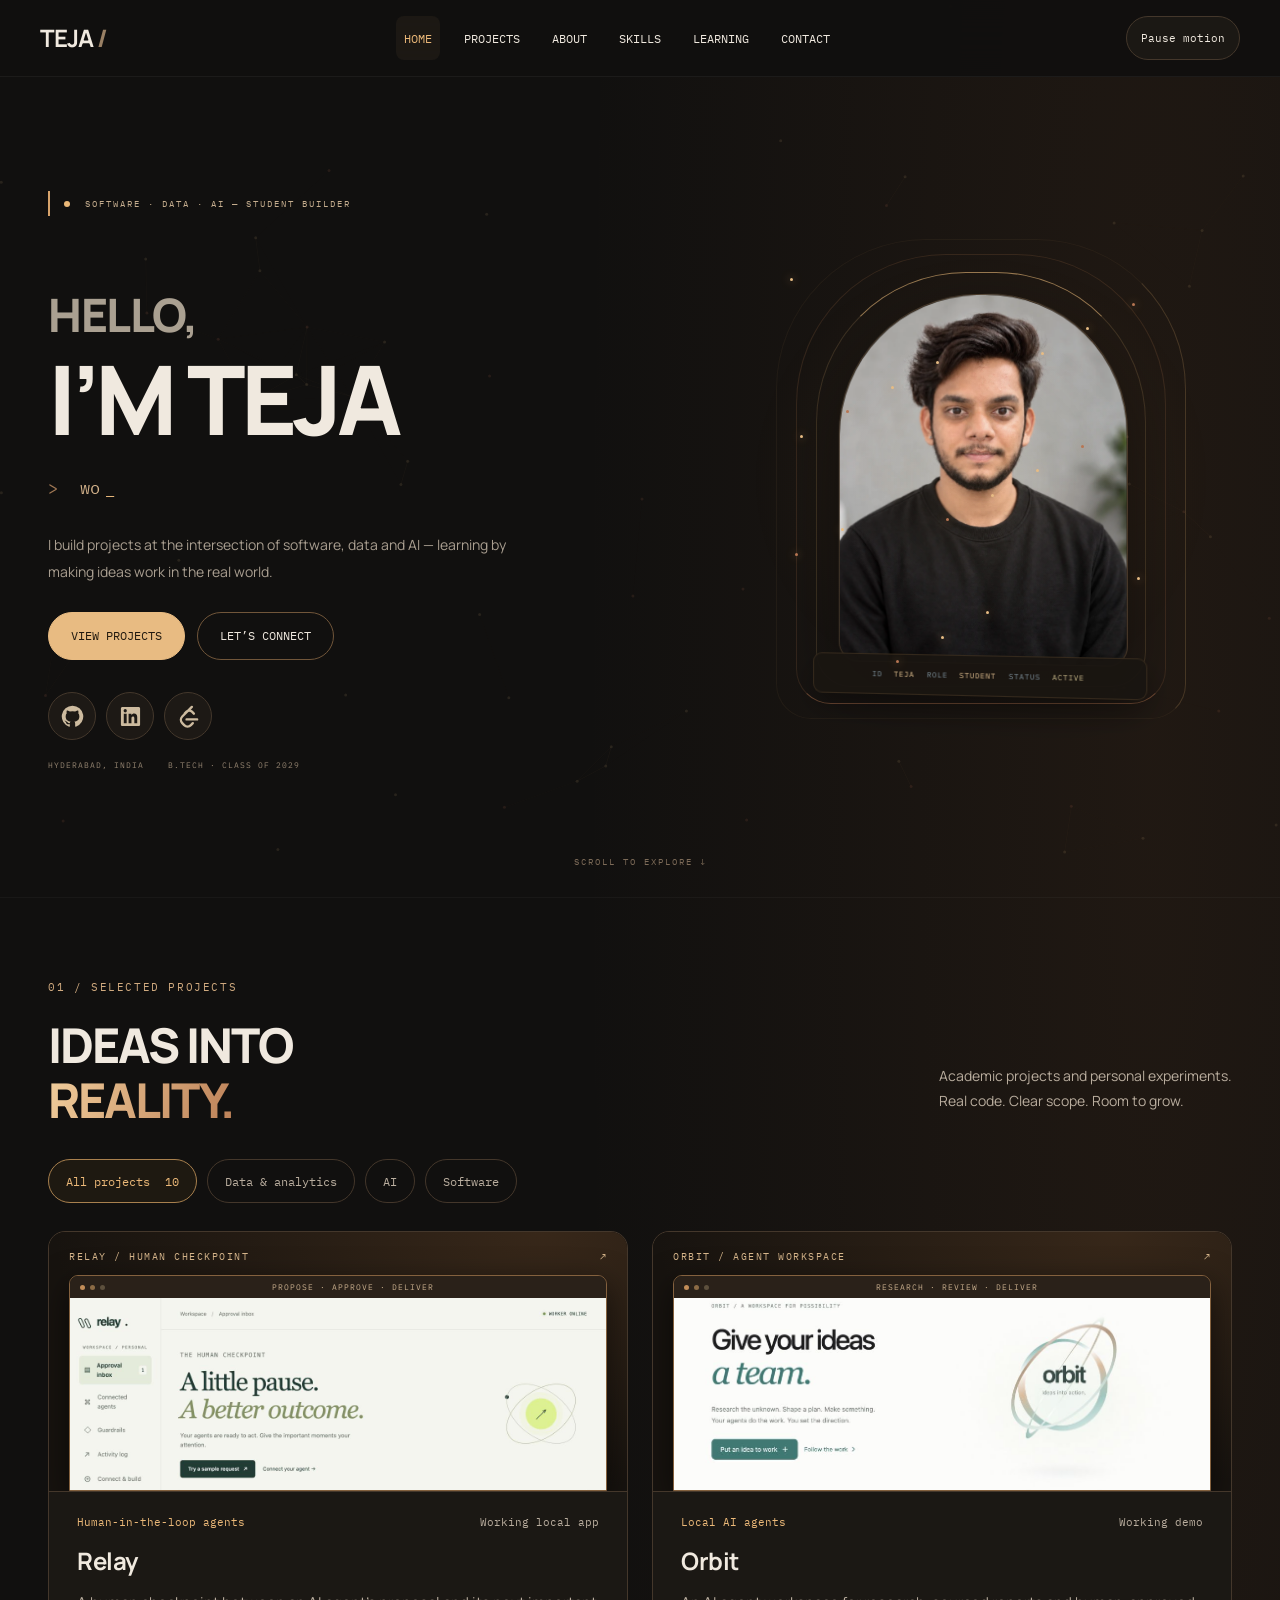
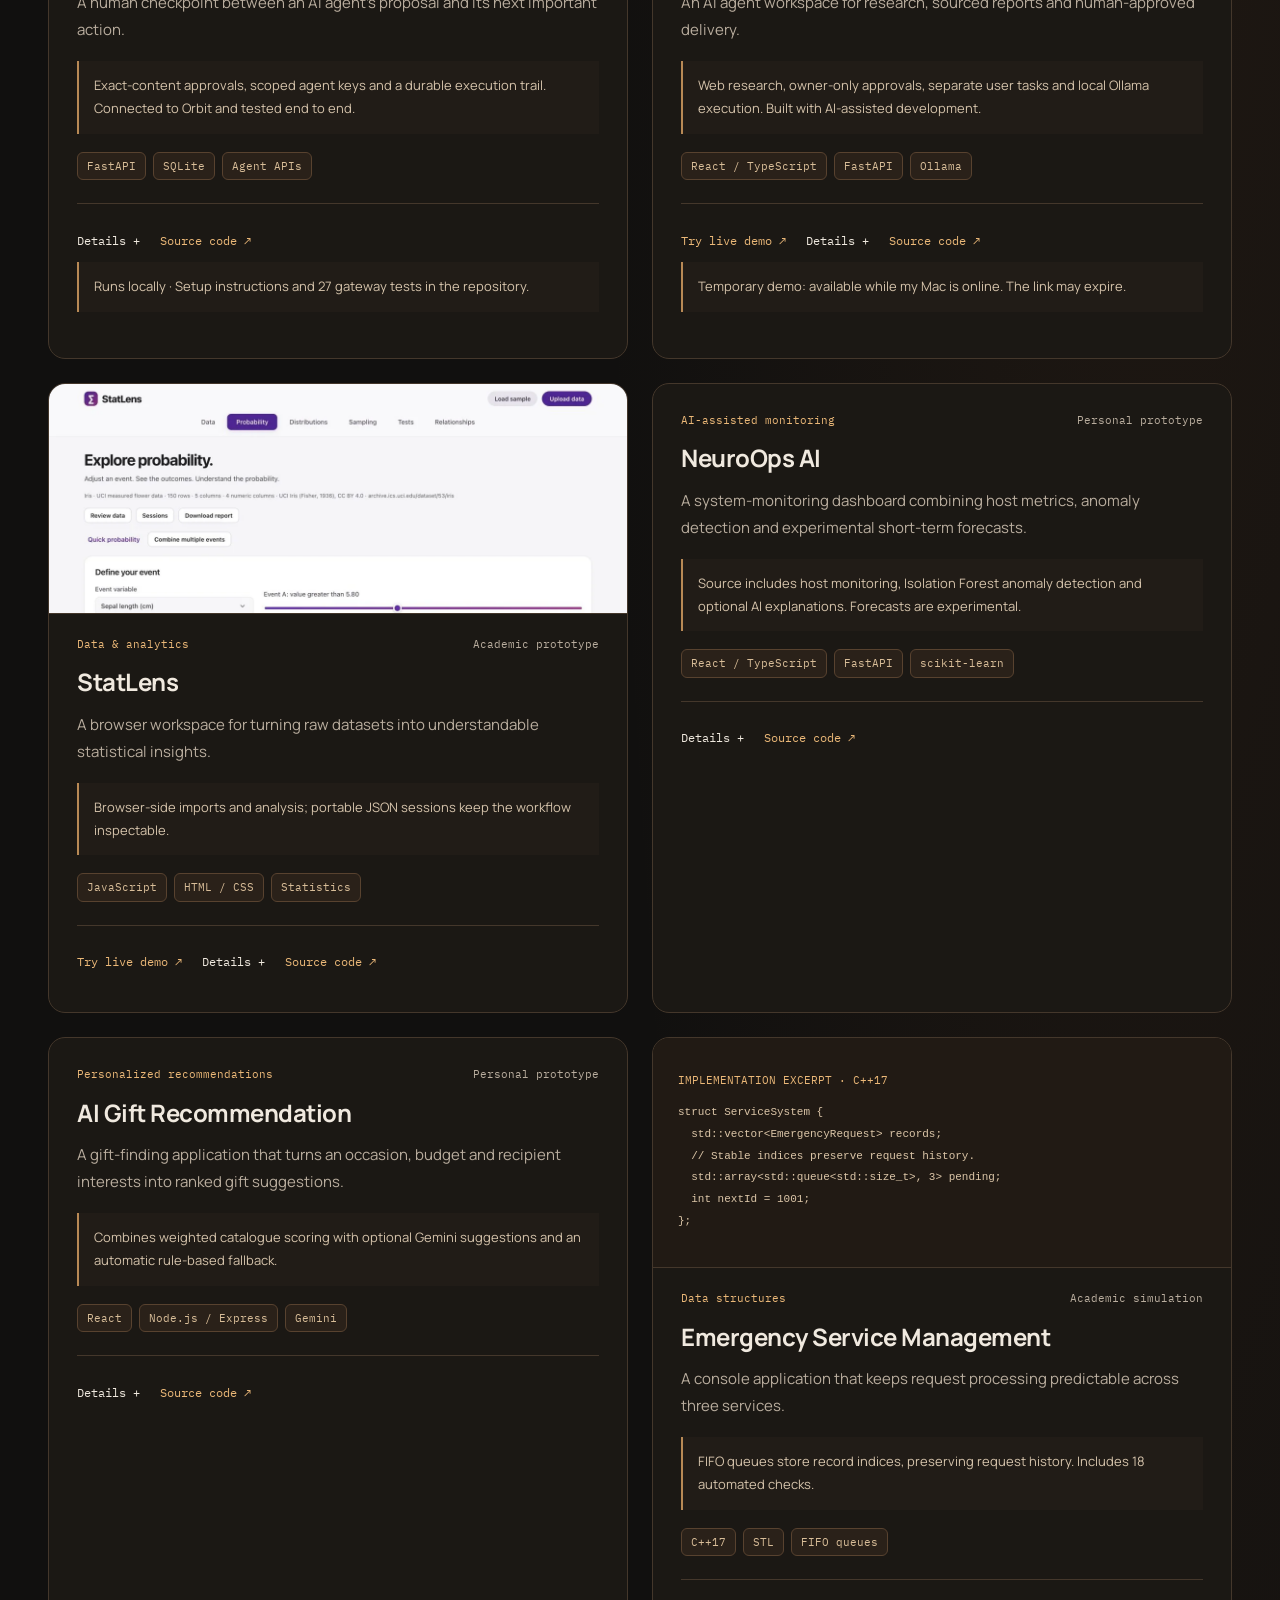
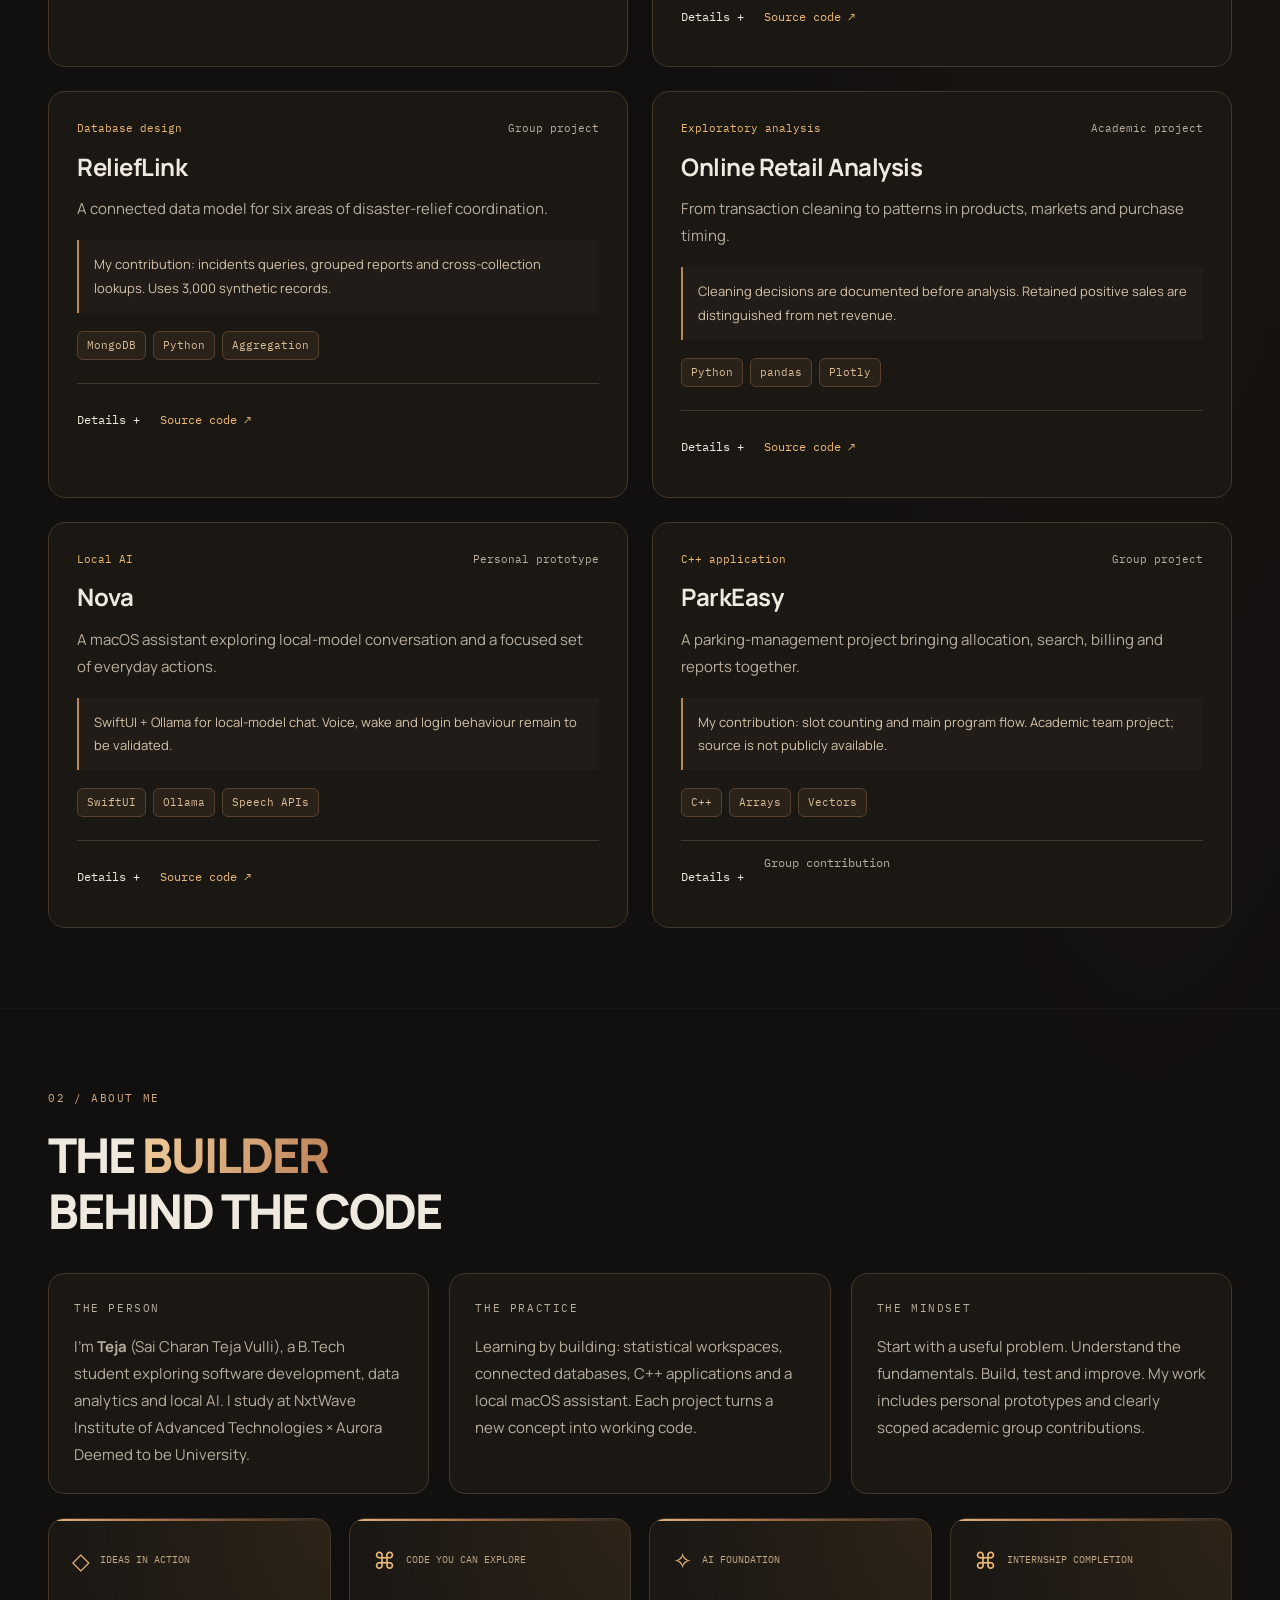
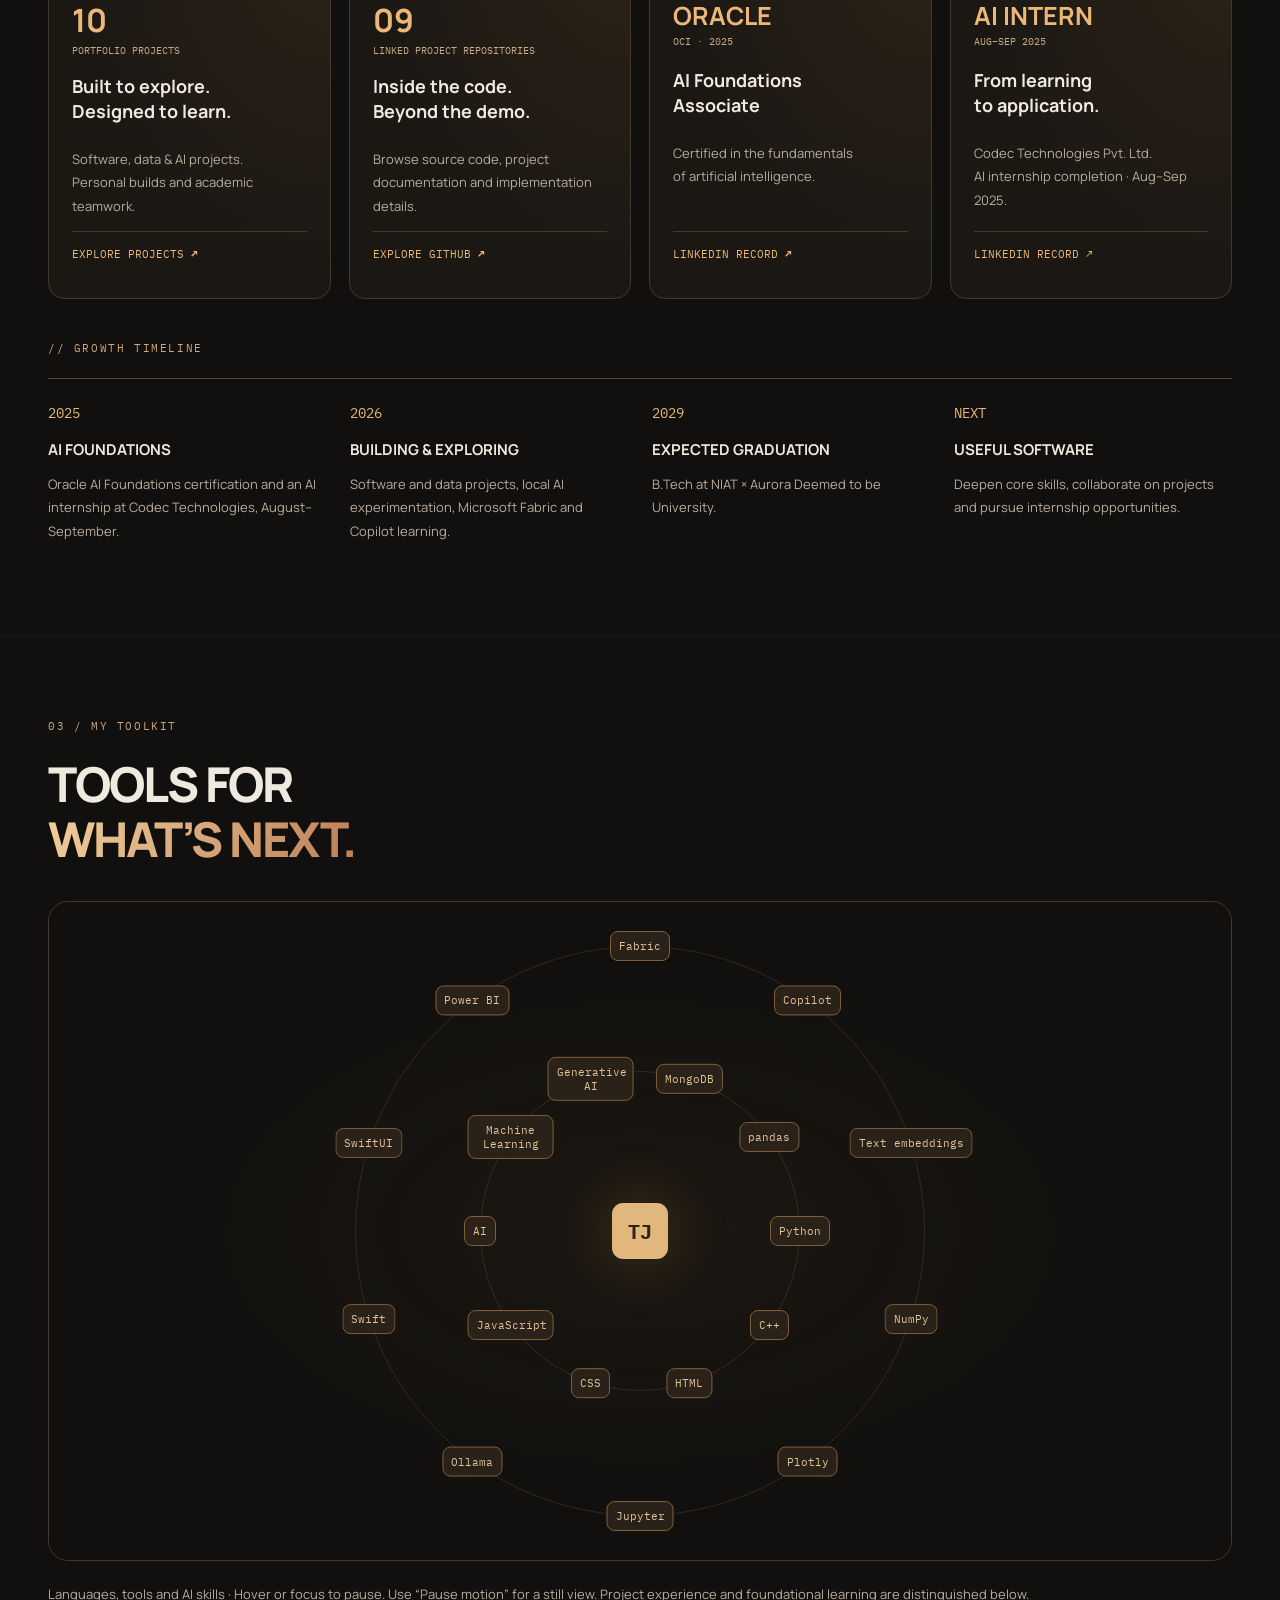
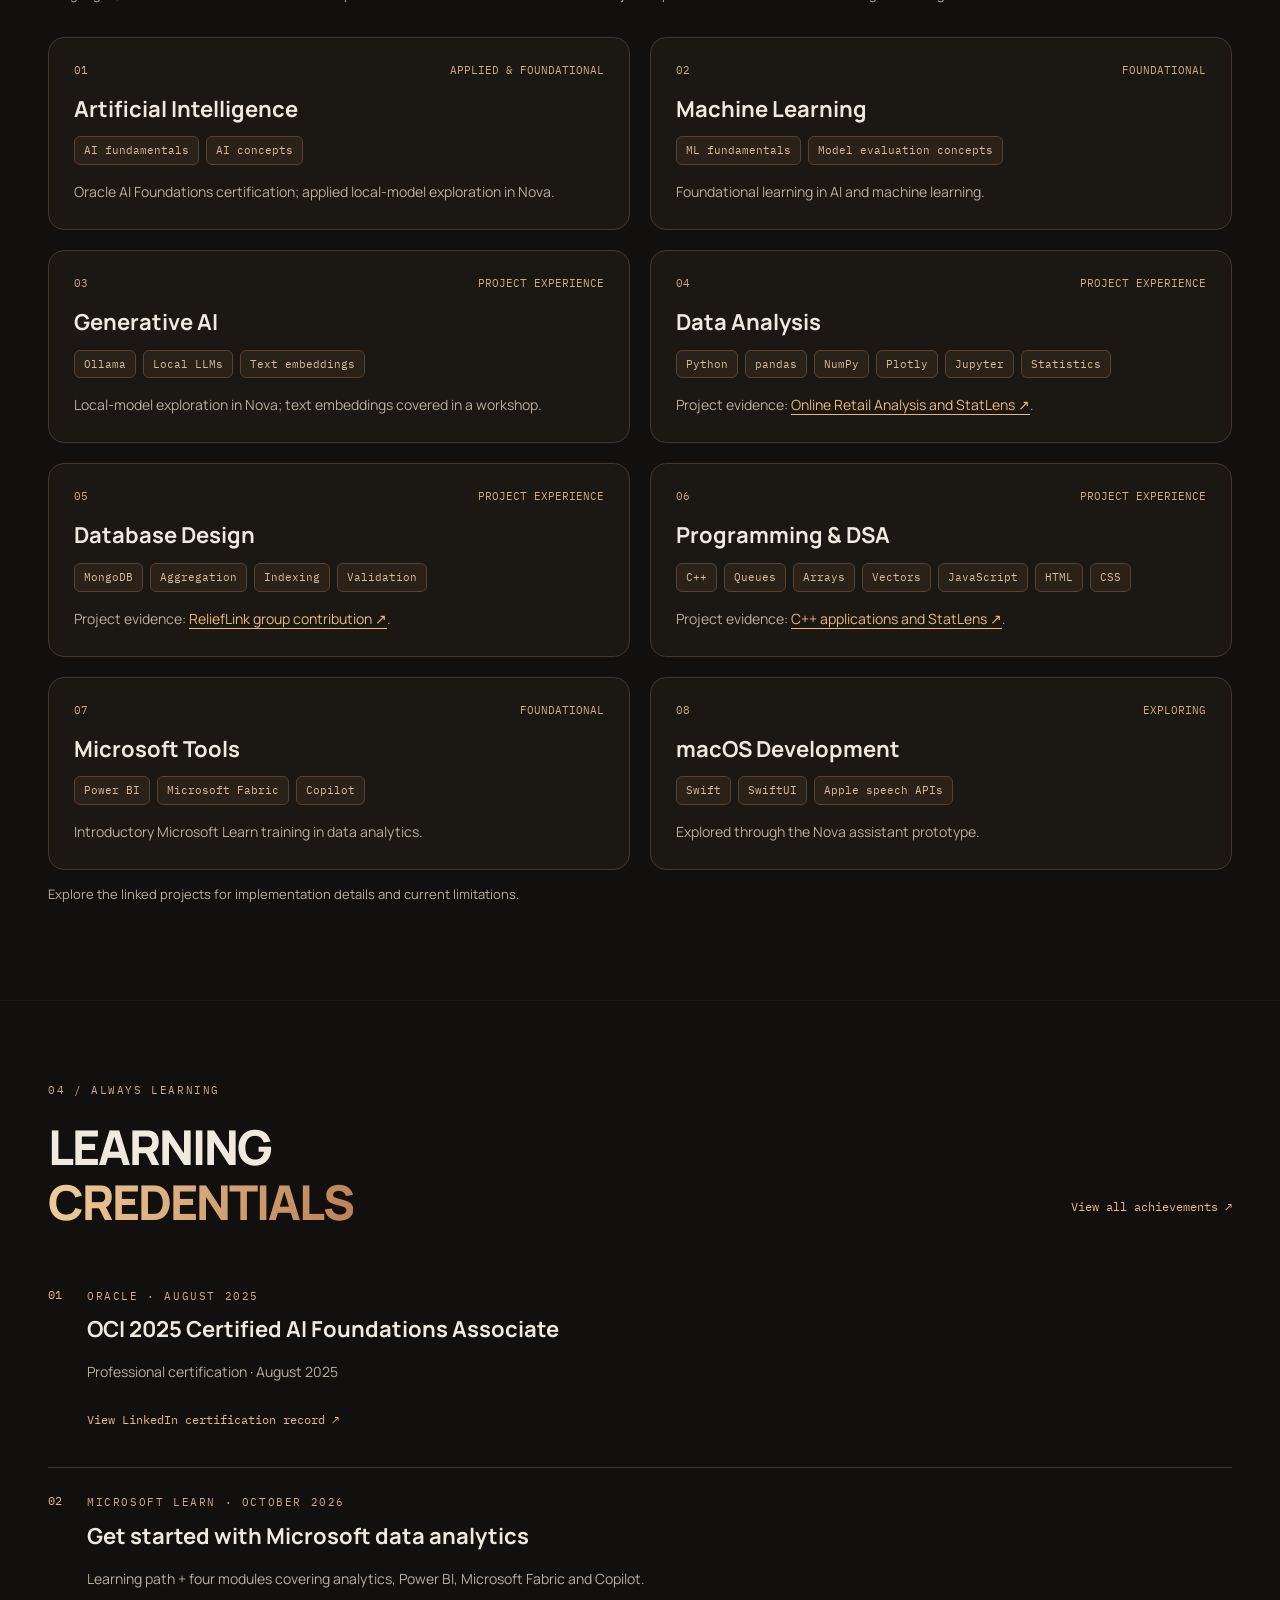
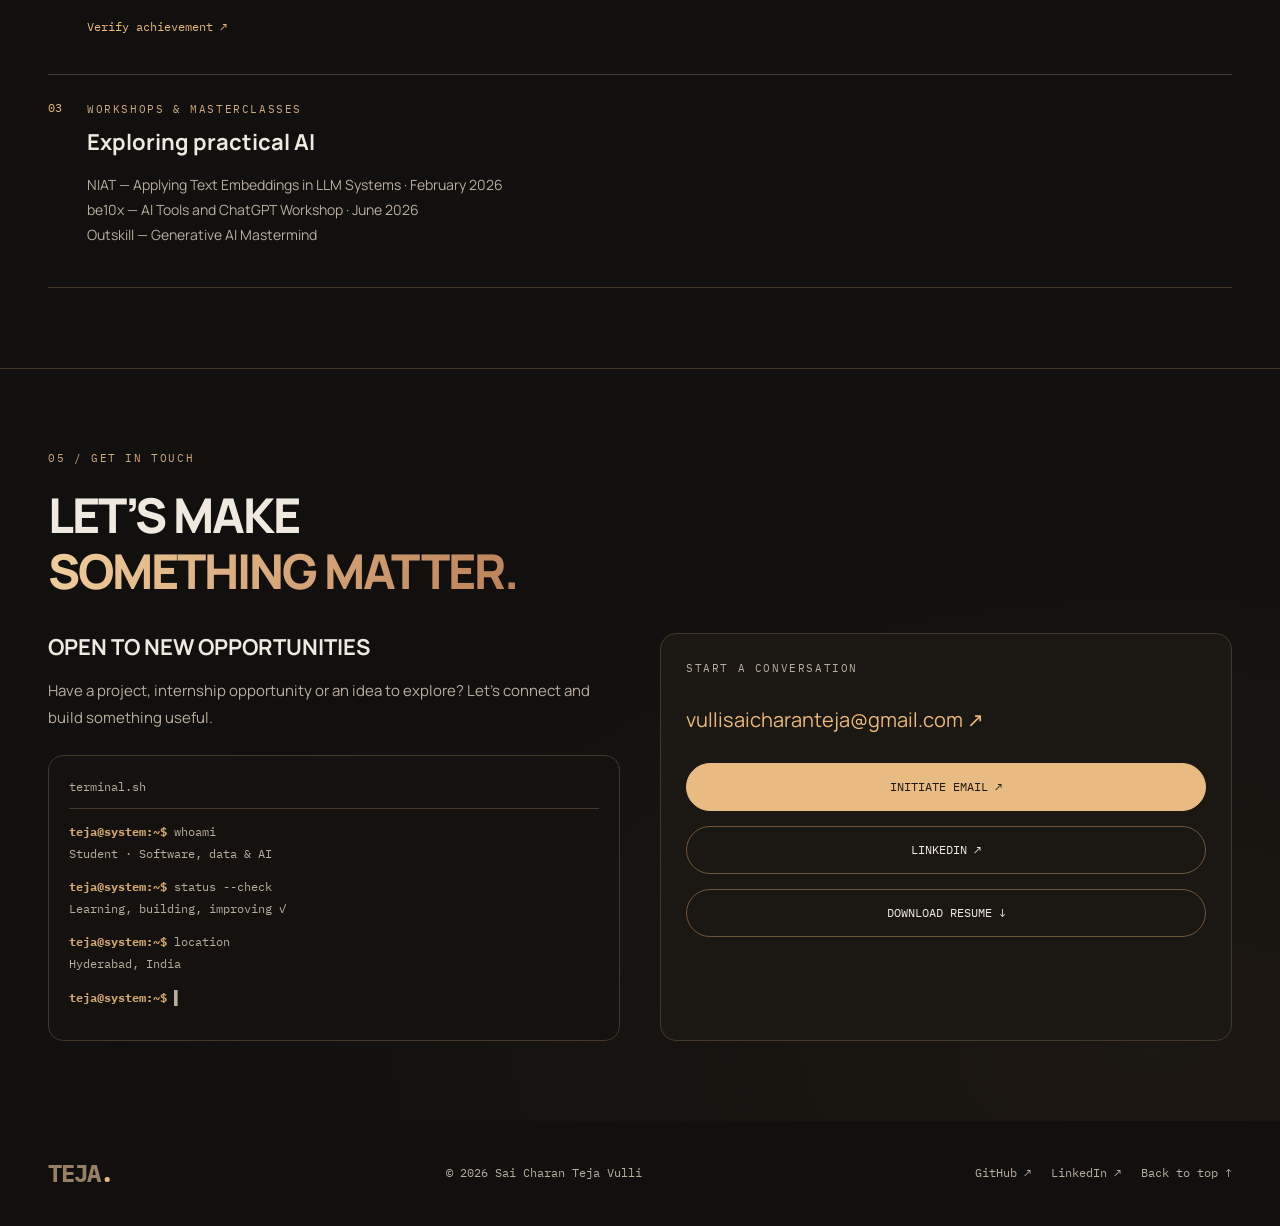
==== commit 0db49b08: "Refresh cached stylesheet for the Relay project card" ====
--- a/index.html
+++ b/index.html
@@ -1,4 +1,4 @@
-<!doctype html><html lang="en"><head><meta charset="utf-8"><meta name="viewport" content="width=device-width,initial-scale=1"><meta name="description" content="Sai Charan Teja Vulli — B.Tech student exploring software, data and local AI. Discover ten academic and personal projects."><title>Teja • Developer Portfolio</title><link rel="icon" href="favicon.svg" type="image/svg+xml"><link rel="stylesheet" href="style.css"><link rel="canonical" href="https://saicharanteja-vulli.github.io/"><meta property="og:type" content="website"><meta property="og:title" content="Teja — Software & Data Portfolio"><meta property="og:description" content="Explore my Python data tools, C++ applications and local AI prototypes. Source code, a working demo and clear project contributions."><meta property="og:url" content="https://saicharanteja-vulli.github.io/"><meta property="og:image" content="https://saicharanteja-vulli.github.io/portrait-previous.webp"><meta name="twitter:card" content="summary"><meta name="theme-color" content="#11100f"></head><body>
+<!doctype html><html lang="en"><head><meta charset="utf-8"><meta name="viewport" content="width=device-width,initial-scale=1"><meta name="description" content="Sai Charan Teja Vulli — B.Tech student exploring software, data and local AI. Discover ten academic and personal projects."><title>Teja • Developer Portfolio</title><link rel="icon" href="favicon.svg" type="image/svg+xml"><link rel="stylesheet" href="style.css?v=relay-20261015"><link rel="canonical" href="https://saicharanteja-vulli.github.io/"><meta property="og:type" content="website"><meta property="og:title" content="Teja — Software & Data Portfolio"><meta property="og:description" content="Explore my Python data tools, C++ applications and local AI prototypes. Source code, a working demo and clear project contributions."><meta property="og:url" content="https://saicharanteja-vulli.github.io/"><meta property="og:image" content="https://saicharanteja-vulli.github.io/portrait-previous.webp"><meta name="twitter:card" content="summary"><meta name="theme-color" content="#11100f"></head><body>
 <a class="skip" href="#main">Skip to content</a><div class="reading-progress"></div><canvas id="network" aria-hidden="true"></canvas><div class="particles" aria-hidden="true"></div><header><a class="brand" href="#home" aria-label="Teja home"><b>TEJA</b> /</a><nav aria-label="Main navigation"><a href="#home">HOME</a><a href="#work">PROJECTS</a><a href="#about">ABOUT</a><a href="#skills">SKILLS</a><a href="#learning">LEARNING</a><a href="#contact">CONTACT</a></nav><button class="motion-toggle" id="motion-toggle" aria-pressed="false">Pause motion</button></header><main id="main"><section class="hero wrap" id="home"><div class="hero-copy"><p class="eyebrow"><span class="dot"></span> SOFTWARE · DATA · AI — STUDENT BUILDER</p><h1><span class="hello">HELLO,</span><br><span id="hero-name" tabindex="0" aria-label="I’m Teja"><span aria-hidden="true">I’M TEJA</span></span></h1><p class="hero-sub"><span class="prompt">&gt;</span> <span id="rotating">working software.</span></p><p class="intro">I build projects at the intersection of software, data and AI — learning by making ideas work in the real world.</p><div class="actions"><a class="button primary" href="#work">VIEW PROJECTS</a><a class="button" href="#contact">LET’S CONNECT</a></div><div class="socials"><a href="https://github.com/saicharanteja-vulli" target="_blank" rel="noopener noreferrer" aria-label="GitHub" title="GitHub"><svg viewBox="0 0 24 24" aria-hidden="true"><path fill="currentColor" d="M12 .8a11.2 11.2 0 0 0-3.54 21.83c.56.1.77-.24.77-.54v-2.1c-3.13.68-3.79-1.33-3.79-1.33-.51-1.3-1.25-1.65-1.25-1.65-1.02-.7.08-.69.08-.69 1.13.08 1.72 1.16 1.72 1.16 1 .1 1.56 2.26 3.29 1.2.1-.72.39-1.21.71-1.49-2.5-.28-5.13-1.25-5.13-5.55 0-1.23.44-2.23 1.16-3.02-.12-.28-.5-1.43.11-2.98 0 0 .95-.3 3.08 1.15a10.7 10.7 0 0 1 5.6 0c2.13-1.44 3.07-1.15 3.07-1.15.62 1.55.24 2.7.12 2.98.72.79 1.15 1.79 1.15 3.02 0 4.31-2.63 5.26-5.14 5.54.4.35.76 1.03.76 2.08v2.84c0 .3.2.65.77.54A11.2 11.2 0 0 0 12 .8Z"/></svg></a><a href="https://www.linkedin.com/in/sai-charan-teja-profile/" target="_blank" rel="noopener noreferrer" aria-label="LinkedIn" title="LinkedIn"><svg viewBox="0 0 24 24" aria-hidden="true"><path fill="currentColor" d="M20.5 2h-17C2.67 2 2 2.67 2 3.5v17c0 .83.67 1.5 1.5 1.5h17c.83 0 1.5-.67 1.5-1.5v-17c0-.83-.67-1.5-1.5-1.5ZM8 19H5V9h3v10ZM6.5 7.7a1.7 1.7 0 1 1 0-3.4 1.7 1.7 0 0 1 0 3.4ZM19 19h-3v-5.1c0-1.3-.5-2-1.5-2-1.1 0-1.5.8-1.5 2V19h-3V9h2.9v1.4c.7-1 1.6-1.6 2.9-1.6 2.1 0 3.2 1.3 3.2 3.8V19Z"/></svg></a><a href="https://leetcode.com/u/saicharantejvulli/" target="_blank" rel="noopener noreferrer" aria-label="LeetCode" title="LeetCode"><svg viewBox="0 0 24 24" aria-hidden="true"><path d="m15.5 2-10 10a5 5 0 0 0 0 7l2 2a5 5 0 0 0 7 0l2-2M8 9l2-2a4 4 0 0 1 5.6 0l2 2M10 15h11" fill="none" stroke="currentColor" stroke-width="2.5" stroke-linecap="round" stroke-linejoin="round"/></svg></a></div><div class="hero-foot"><span>HYDERABAD, INDIA</span><span>B.TECH · CLASS OF 2029</span></div></div><div class="portrait-stage"><div class="orbit orbit-one"></div><div class="orbit orbit-two"></div><div class="orbit orbit-three"></div><span class="cross c1">+</span><span class="cross c2">+</span><div class="portrait"><img src="portrait-previous.webp" width="720" height="900" fetchpriority="high" alt="Sai Charan Teja Vulli"><div class="portrait-label"><span>ID <b>TEJA</b></span><span>ROLE <b>STUDENT</b></span><span>STATUS <b>ACTIVE</b></span></div></div><div class="floating-code"><span class="muted">// my approach</span><br><span class="accent">learn</span>();<br><span class="accent">build</span>();<br><span class="accent">improve</span>();</div></div><div class="hero-bottom"><span>01 / THE INTRODUCTION</span><a href="#work">SCROLL TO EXPLORE ↓</a></div></section>
 <section class="wrap section" id="work"><div class="section-top"><div><p class="eyebrow">01 / SELECTED PROJECTS</p><h2>IDEAS INTO<br><span class="gradient">REALITY.</span></h2></div><p>Academic projects and personal experiments.<br>Real code. Clear scope. Room to grow.</p></div><div class="filters" role="group" aria-label="Filter projects"><button class="active" aria-pressed="true" data-filter="all">All projects <span>10</span></button><button aria-pressed="false" data-filter="data">Data & analytics</button><button aria-pressed="false" data-filter="ai">AI</button><button aria-pressed="false" data-filter="software">Software</button></div><p id="results" class="sr-only" aria-live="polite">Showing 10 projects</p><div id="projects" class="project-grid"><article class="project" data-category="ai" id="relay-project"><div class="visual relay-project-preview"><div class="relay-preview-heading"><span>RELAY / HUMAN CHECKPOINT</span><span aria-hidden="true">↗</span></div><div class="relay-preview-window"><div class="relay-preview-bar" aria-hidden="true"><i></i><i></i><i></i><span>PROPOSE · APPROVE · DELIVER</span></div><img src="relay-preview.png" alt="Real Relay approval inbox showing a pending file request, delivered actions and review controls using demonstration data" width="1280" height="720" loading="lazy"></div></div><div class="project-body"><div class="project-top"><span>Human-in-the-loop agents</span><em>Working local app</em></div><h3>Relay</h3><p>A human checkpoint between an AI agent’s proposal and its next important action.</p><p class="evidence">Exact-content approvals, scoped agent keys and a durable execution trail. Connected to Orbit and tested end to end.</p><div class="tags"><span>FastAPI</span><span>SQLite</span><span>Agent APIs</span></div><div class="project-links"><button data-project="9" aria-label="Read about Relay">Details +</button><a href="https://github.com/saicharanteja-vulli/relay-agent-gateway" target="_blank" rel="noopener noreferrer">Source code ↗</a></div><p class="evidence">Runs locally · Setup instructions and 27 gateway tests in the repository.</p></div></article><article class="project" data-category="ai"><div class="visual orbit-project-preview" style="height:260px;padding:18px 20px 0;background:radial-gradient(ellipse at 80% 0%,#68462966,transparent 70%),#17130f;display:flex;flex-direction:column"><div style="display:flex;align-items:center;justify-content:space-between;margin-bottom:12px;font:10px var(--mono);letter-spacing:1.5px;color:#d8b78c"><span>ORBIT / AGENT WORKSPACE</span><span aria-hidden="true">↗</span></div><div style="border:1px solid #84613e;border-radius:9px 9px 0 0;overflow:hidden;box-shadow:0 10px 32px #0008;flex:1;min-height:0"><div aria-hidden="true" style="height:22px;background:#2a2119;display:flex;align-items:center;gap:5px;padding:0 10px"><i style="width:5px;height:5px;border-radius:50%;background:#c28d58"></i><i style="width:5px;height:5px;border-radius:50%;background:#8c6b45"></i><i style="width:5px;height:5px;border-radius:50%;background:#5d503d"></i><span style="margin:auto;font:8px var(--mono);letter-spacing:1px;color:#c8ae8d">RESEARCH · REVIEW · DELIVER</span></div><img src="[data-uri]" alt="Orbit's actual homepage showing Give your ideas a team and the orbit-ring logo" width="1093" height="827" loading="lazy" style="display:block;width:100%;height:auto;object-fit:contain;object-position:top"></div></div><div class="project-body"><div class="project-top"><span>Local AI agents</span><em>Working demo</em></div><h3>Orbit</h3><p>An AI agent workspace for research, sourced reports and human-approved delivery.</p><p class="evidence">Web research, owner-only approvals, separate user tasks and local Ollama execution. Built with AI-assisted development.</p><div class="tags"><span>React / TypeScript</span><span>FastAPI</span><span>Ollama</span></div><div class="project-links"><a href="https://lenders-struck-essays-honest.trycloudflare.com" target="_blank" rel="noopener noreferrer">Try live demo ↗</a><button data-project="8" aria-label="Read about Orbit">Details +</button><a href="https://github.com/saicharanteja-vulli/orbit-agent-control-center" target="_blank" rel="noopener noreferrer">Source code ↗</a></div><p class="evidence">Temporary demo: available while my Mac is online. The link may expire.</p></div></article><article class="project" data-category="data"><div class="visual"><img src="statlens-preview.webp" alt="Actual StatLens interface showing the Iris sample dataset" width="1200" height="650" loading="lazy"></div><div class="project-body"><div class="project-top"><span>Data &amp; analytics</span><em>Academic prototype</em></div><h3>StatLens</h3><p>A browser workspace for turning raw datasets into understandable statistical insights.</p><p class="evidence">Browser-side imports and analysis; portable JSON sessions keep the workflow inspectable.</p><div class="tags"><span>JavaScript</span><span>HTML / CSS</span><span>Statistics</span></div><div class="project-links"><a href="statlens.html" target="_blank" rel="noopener noreferrer">Try live demo ↗</a><button data-project="0" aria-label="Read about StatLens">Details +</button><a href="https://github.com/saicharanteja-vulli/statlens" target="_blank" rel="noopener noreferrer">Source code ↗</a></div></div></article><article class="project" data-category="ai"><div class="project-body"><div class="project-top"><span>AI-assisted monitoring</span><em>Personal prototype</em></div><h3>NeuroOps AI</h3><p>A system-monitoring dashboard combining host metrics, anomaly detection and experimental short-term forecasts.</p><p class="evidence">Source includes host monitoring, Isolation Forest anomaly detection and optional AI explanations. Forecasts are experimental.</p><div class="tags"><span>React / TypeScript</span><span>FastAPI</span><span>scikit-learn</span></div><div class="project-links"><button data-project="6" aria-label="Read about NeuroOps AI">Details +</button><a href="https://github.com/saicharanteja-vulli/NeuroOPS-AI" target="_blank" rel="noopener noreferrer">Source code ↗</a></div></div></article><article class="project" data-category="ai"><div class="project-body"><div class="project-top"><span>Personalized recommendations</span><em>Personal prototype</em></div><h3>AI Gift Recommendation</h3><p>A gift-finding application that turns an occasion, budget and recipient interests into ranked gift suggestions.</p><p class="evidence">Combines weighted catalogue scoring with optional Gemini suggestions and an automatic rule-based fallback.</p><div class="tags"><span>React</span><span>Node.js / Express</span><span>Gemini</span></div><div class="project-links"><button data-project="7" aria-label="Read about AI Gift Recommendation">Details +</button><a href="https://github.com/saicharanteja-vulli/AI-Gift_Recommendation-System" target="_blank" rel="noopener noreferrer">Source code ↗</a></div></div></article><article class="project" data-category="software"><div class="visual code-preview"><span>IMPLEMENTATION EXCERPT · C++17</span><pre><code>struct ServiceSystem {
   std::vector&lt;EmergencyRequest&gt; records;
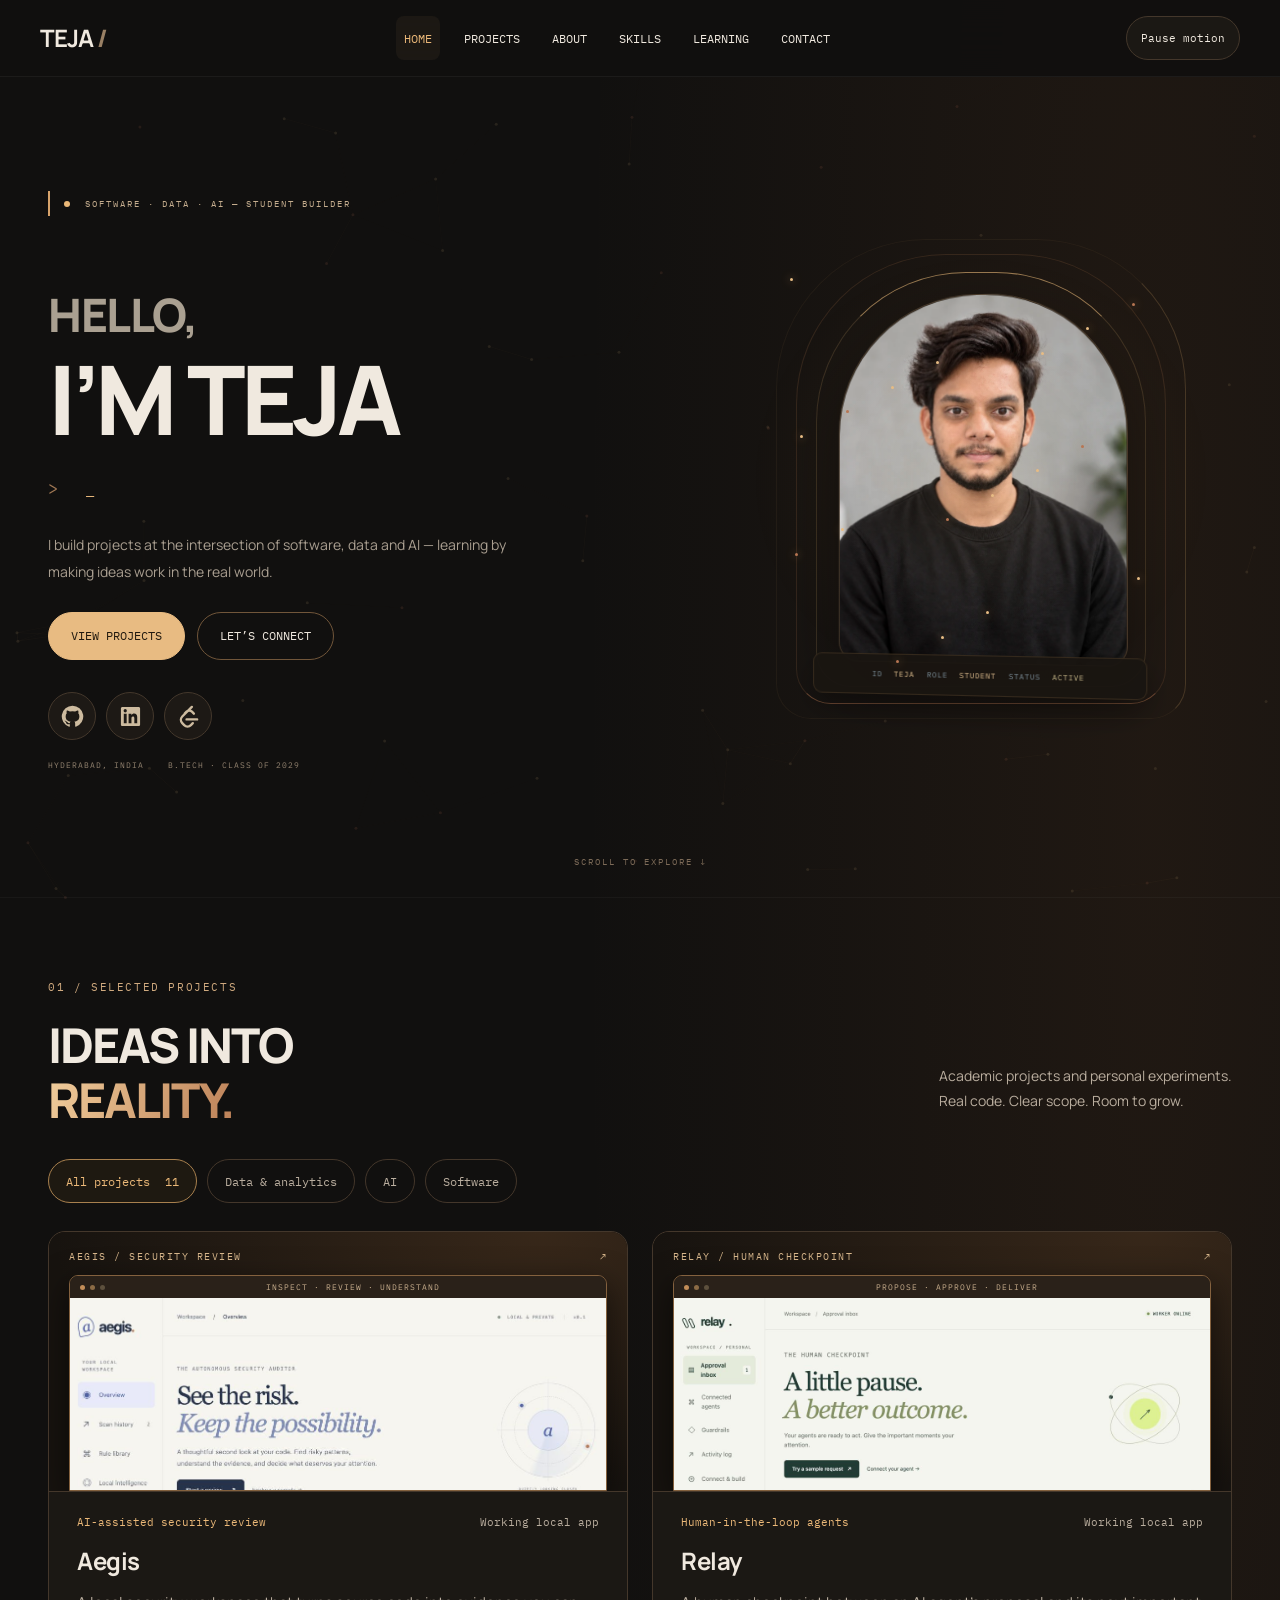
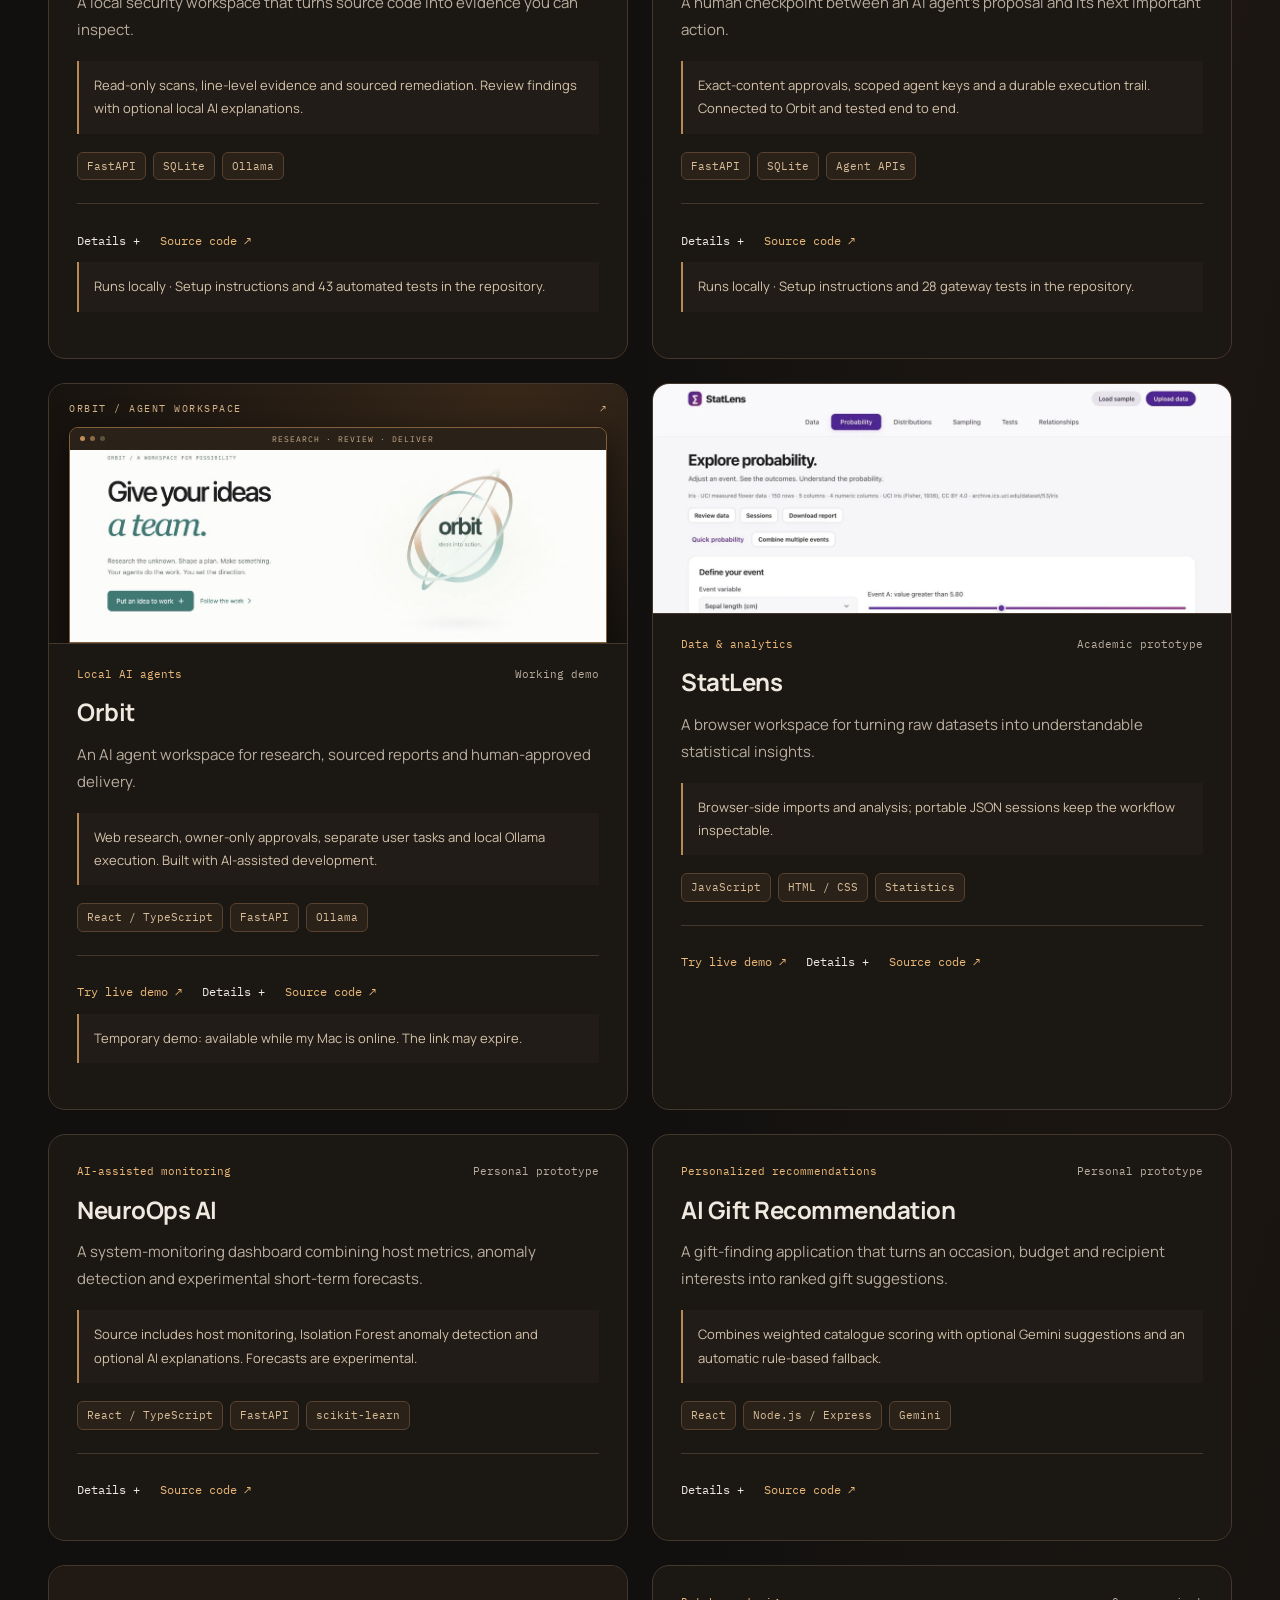
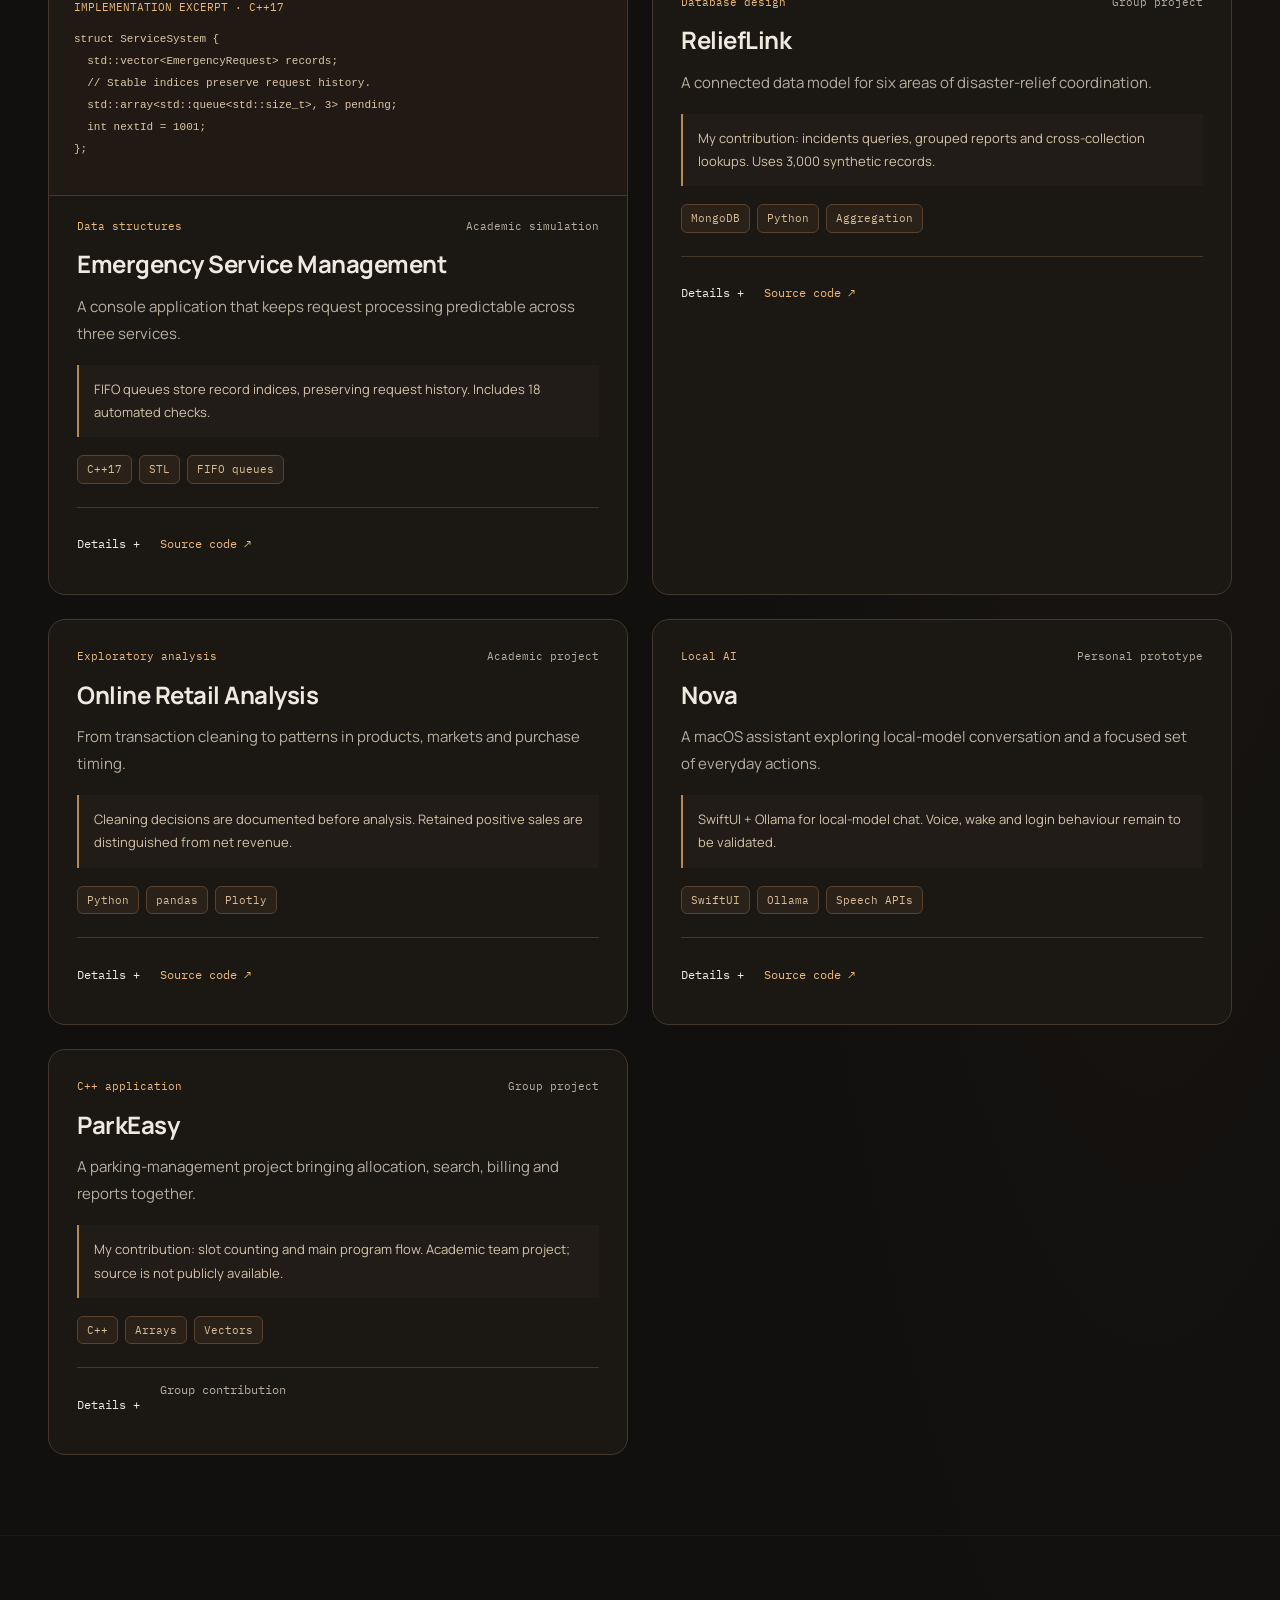
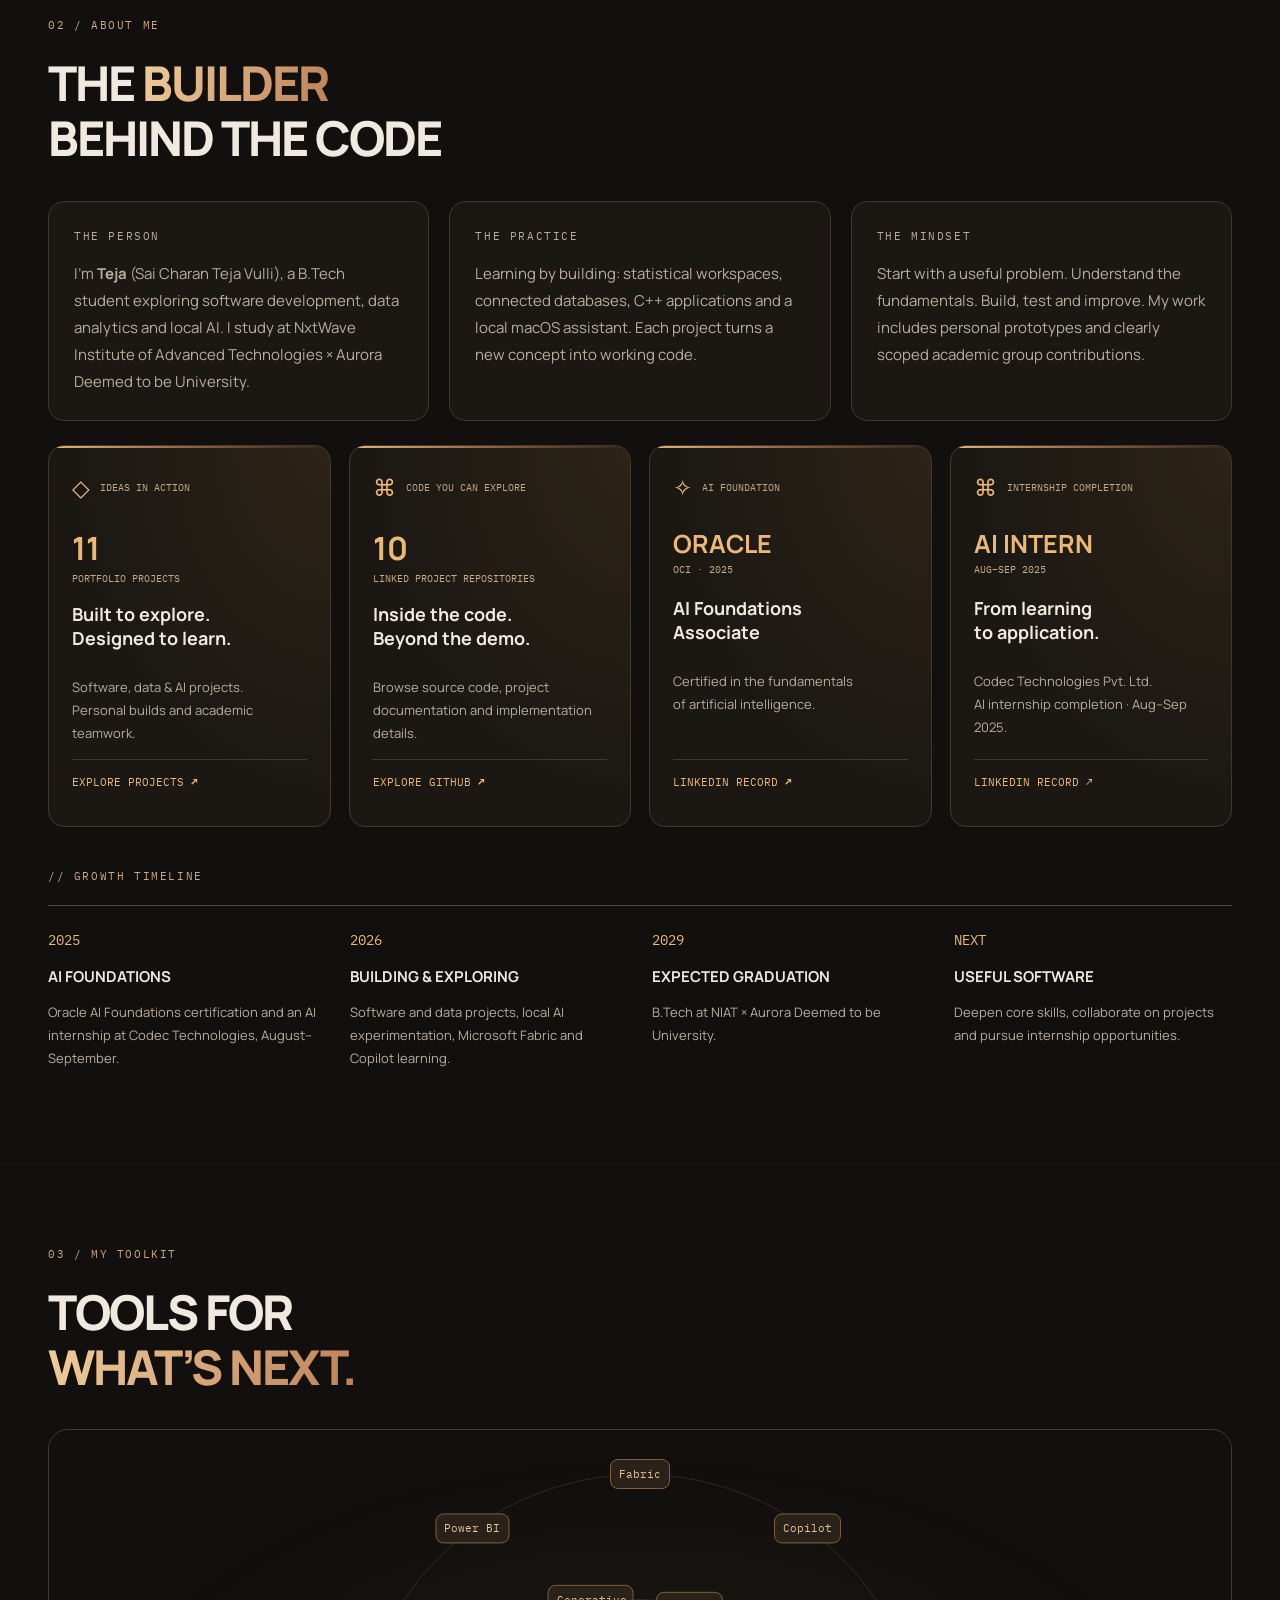
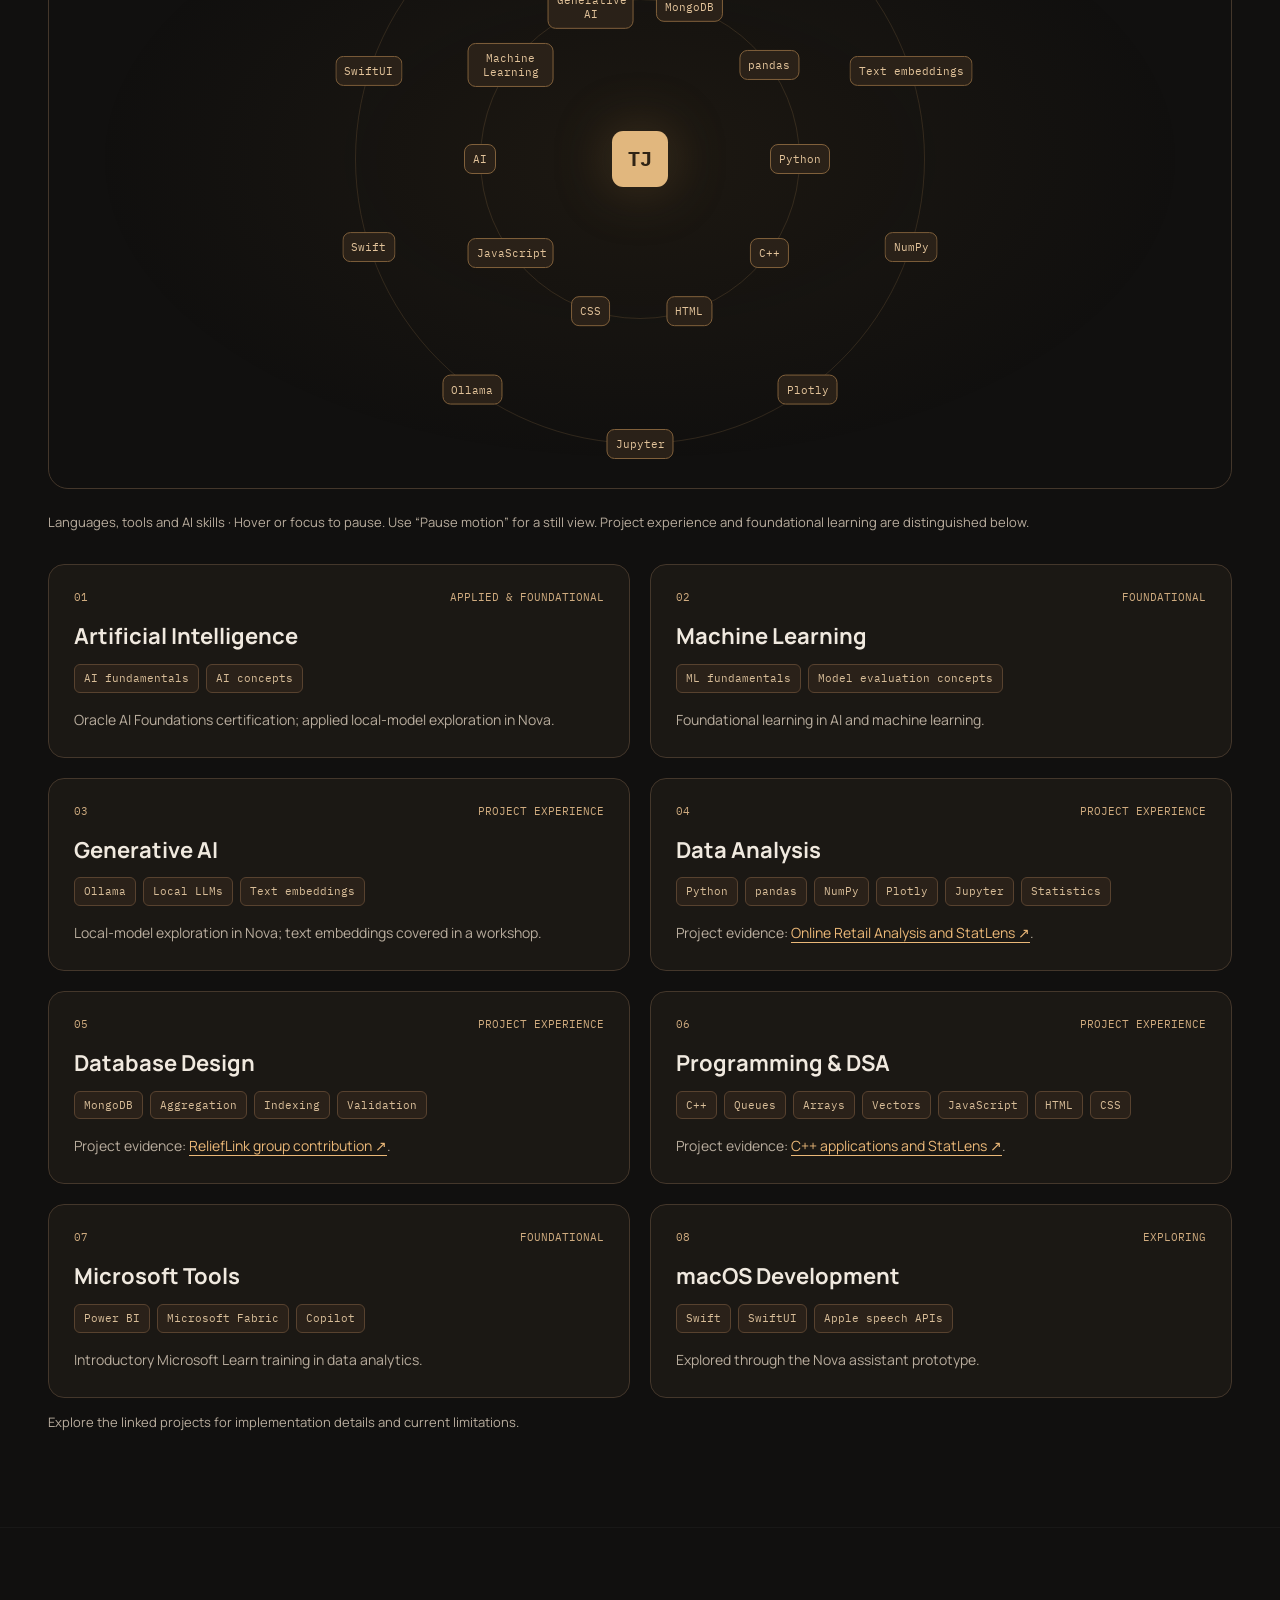
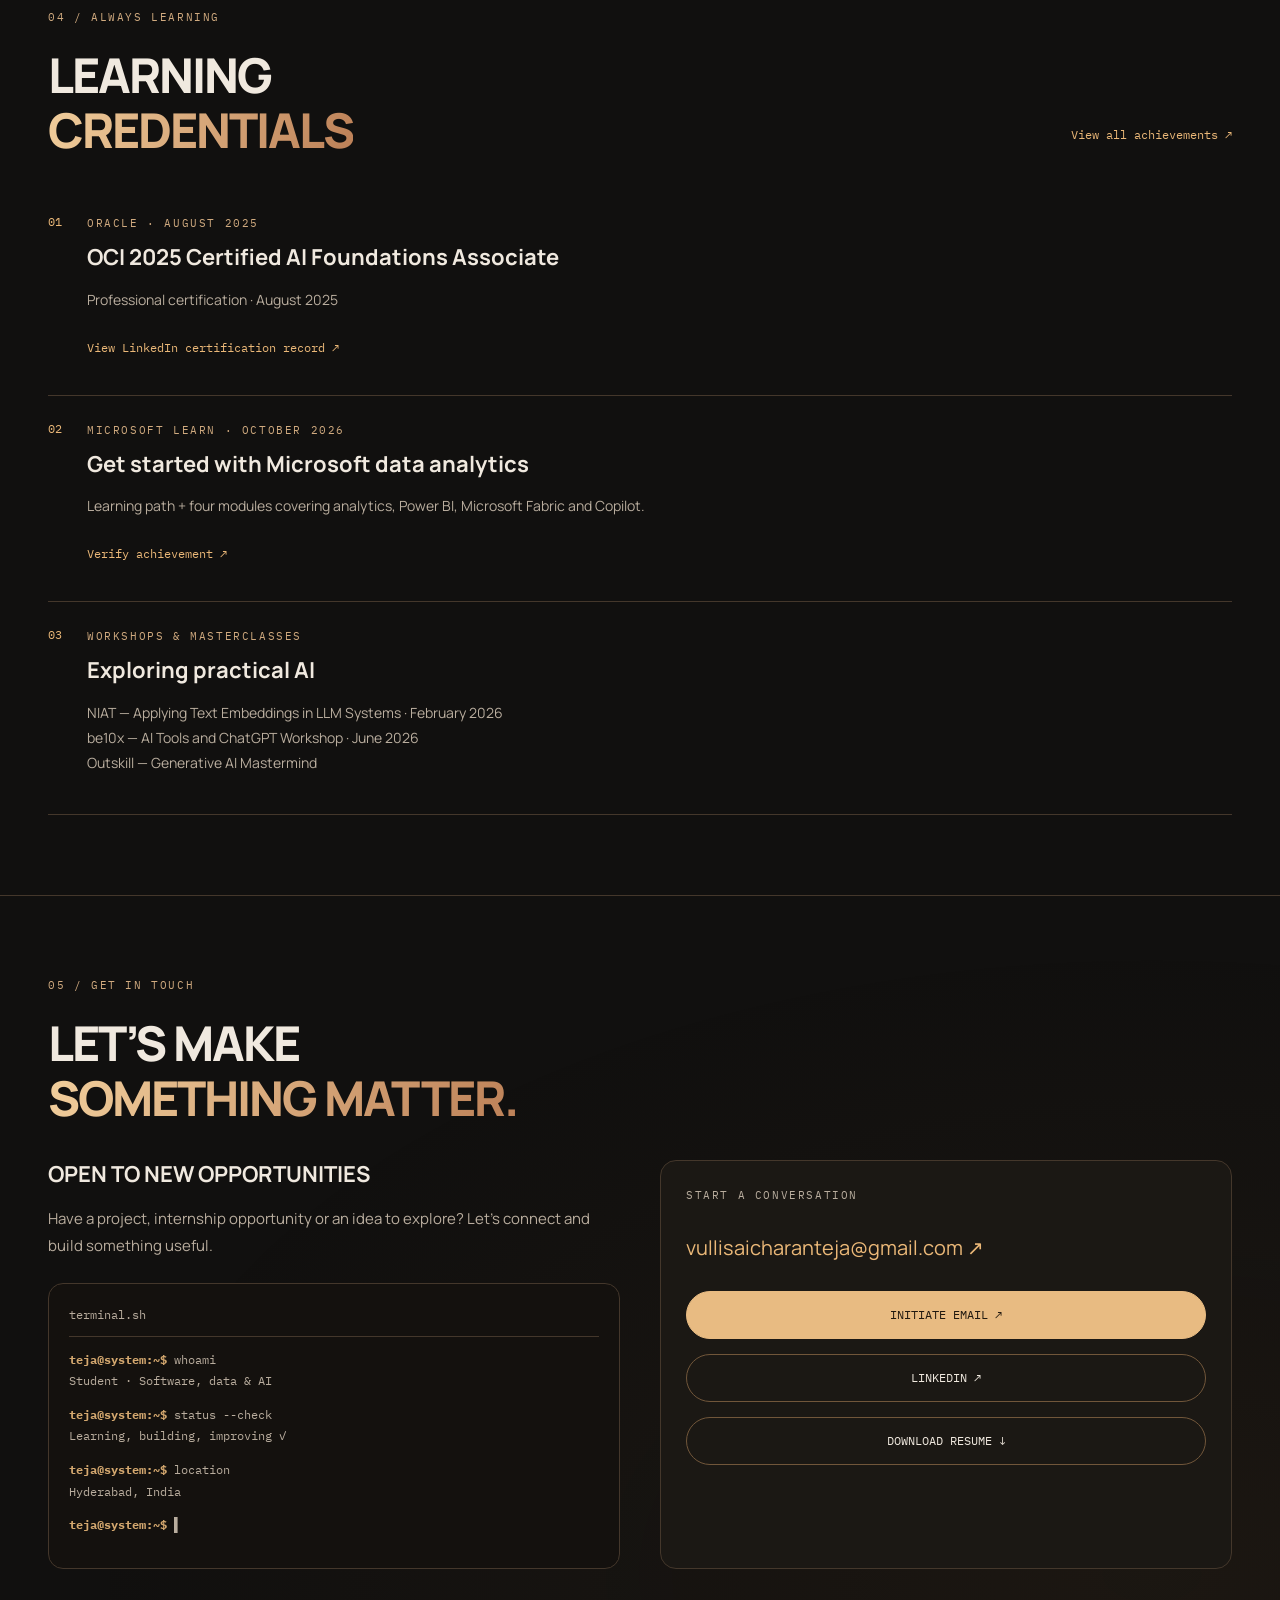
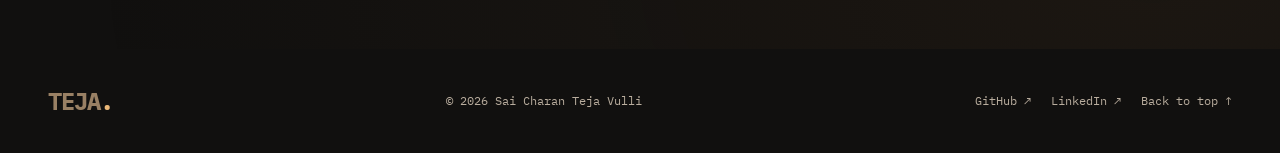
==== commit 49725bb1: "Feature Aegis with real screenshot and source link" ====
--- a/index.html
+++ b/index.html
@@ -1,14 +1,14 @@
-<!doctype html><html lang="en"><head><meta charset="utf-8"><meta name="viewport" content="width=device-width,initial-scale=1"><meta name="description" content="Sai Charan Teja Vulli — B.Tech student exploring software, data and local AI. Discover ten academic and personal projects."><title>Teja • Developer Portfolio</title><link rel="icon" href="favicon.svg" type="image/svg+xml"><link rel="stylesheet" href="style.css?v=relay-20261015"><link rel="canonical" href="https://saicharanteja-vulli.github.io/"><meta property="og:type" content="website"><meta property="og:title" content="Teja — Software & Data Portfolio"><meta property="og:description" content="Explore my Python data tools, C++ applications and local AI prototypes. Source code, a working demo and clear project contributions."><meta property="og:url" content="https://saicharanteja-vulli.github.io/"><meta property="og:image" content="https://saicharanteja-vulli.github.io/portrait-previous.webp"><meta name="twitter:card" content="summary"><meta name="theme-color" content="#11100f"></head><body>
+<!doctype html><html lang="en"><head><meta charset="utf-8"><meta name="viewport" content="width=device-width,initial-scale=1"><meta name="description" content="Sai Charan Teja Vulli — B.Tech student exploring software, data and local AI. Discover eleven academic and personal projects."><title>Teja • Developer Portfolio</title><link rel="icon" href="favicon.svg" type="image/svg+xml"><link rel="stylesheet" href="style.css?v=relay-20261015"><link rel="canonical" href="https://saicharanteja-vulli.github.io/"><meta property="og:type" content="website"><meta property="og:title" content="Teja — Software & Data Portfolio"><meta property="og:description" content="Explore my Python data tools, C++ applications and local AI prototypes. Source code, a working demo and clear project contributions."><meta property="og:url" content="https://saicharanteja-vulli.github.io/"><meta property="og:image" content="https://saicharanteja-vulli.github.io/portrait-previous.webp"><meta name="twitter:card" content="summary"><meta name="theme-color" content="#11100f"></head><body>
 <a class="skip" href="#main">Skip to content</a><div class="reading-progress"></div><canvas id="network" aria-hidden="true"></canvas><div class="particles" aria-hidden="true"></div><header><a class="brand" href="#home" aria-label="Teja home"><b>TEJA</b> /</a><nav aria-label="Main navigation"><a href="#home">HOME</a><a href="#work">PROJECTS</a><a href="#about">ABOUT</a><a href="#skills">SKILLS</a><a href="#learning">LEARNING</a><a href="#contact">CONTACT</a></nav><button class="motion-toggle" id="motion-toggle" aria-pressed="false">Pause motion</button></header><main id="main"><section class="hero wrap" id="home"><div class="hero-copy"><p class="eyebrow"><span class="dot"></span> SOFTWARE · DATA · AI — STUDENT BUILDER</p><h1><span class="hello">HELLO,</span><br><span id="hero-name" tabindex="0" aria-label="I’m Teja"><span aria-hidden="true">I’M TEJA</span></span></h1><p class="hero-sub"><span class="prompt">&gt;</span> <span id="rotating">working software.</span></p><p class="intro">I build projects at the intersection of software, data and AI — learning by making ideas work in the real world.</p><div class="actions"><a class="button primary" href="#work">VIEW PROJECTS</a><a class="button" href="#contact">LET’S CONNECT</a></div><div class="socials"><a href="https://github.com/saicharanteja-vulli" target="_blank" rel="noopener noreferrer" aria-label="GitHub" title="GitHub"><svg viewBox="0 0 24 24" aria-hidden="true"><path fill="currentColor" d="M12 .8a11.2 11.2 0 0 0-3.54 21.83c.56.1.77-.24.77-.54v-2.1c-3.13.68-3.79-1.33-3.79-1.33-.51-1.3-1.25-1.65-1.25-1.65-1.02-.7.08-.69.08-.69 1.13.08 1.72 1.16 1.72 1.16 1 .1 1.56 2.26 3.29 1.2.1-.72.39-1.21.71-1.49-2.5-.28-5.13-1.25-5.13-5.55 0-1.23.44-2.23 1.16-3.02-.12-.28-.5-1.43.11-2.98 0 0 .95-.3 3.08 1.15a10.7 10.7 0 0 1 5.6 0c2.13-1.44 3.07-1.15 3.07-1.15.62 1.55.24 2.7.12 2.98.72.79 1.15 1.79 1.15 3.02 0 4.31-2.63 5.26-5.14 5.54.4.35.76 1.03.76 2.08v2.84c0 .3.2.65.77.54A11.2 11.2 0 0 0 12 .8Z"/></svg></a><a href="https://www.linkedin.com/in/sai-charan-teja-profile/" target="_blank" rel="noopener noreferrer" aria-label="LinkedIn" title="LinkedIn"><svg viewBox="0 0 24 24" aria-hidden="true"><path fill="currentColor" d="M20.5 2h-17C2.67 2 2 2.67 2 3.5v17c0 .83.67 1.5 1.5 1.5h17c.83 0 1.5-.67 1.5-1.5v-17c0-.83-.67-1.5-1.5-1.5ZM8 19H5V9h3v10ZM6.5 7.7a1.7 1.7 0 1 1 0-3.4 1.7 1.7 0 0 1 0 3.4ZM19 19h-3v-5.1c0-1.3-.5-2-1.5-2-1.1 0-1.5.8-1.5 2V19h-3V9h2.9v1.4c.7-1 1.6-1.6 2.9-1.6 2.1 0 3.2 1.3 3.2 3.8V19Z"/></svg></a><a href="https://leetcode.com/u/saicharantejvulli/" target="_blank" rel="noopener noreferrer" aria-label="LeetCode" title="LeetCode"><svg viewBox="0 0 24 24" aria-hidden="true"><path d="m15.5 2-10 10a5 5 0 0 0 0 7l2 2a5 5 0 0 0 7 0l2-2M8 9l2-2a4 4 0 0 1 5.6 0l2 2M10 15h11" fill="none" stroke="currentColor" stroke-width="2.5" stroke-linecap="round" stroke-linejoin="round"/></svg></a></div><div class="hero-foot"><span>HYDERABAD, INDIA</span><span>B.TECH · CLASS OF 2029</span></div></div><div class="portrait-stage"><div class="orbit orbit-one"></div><div class="orbit orbit-two"></div><div class="orbit orbit-three"></div><span class="cross c1">+</span><span class="cross c2">+</span><div class="portrait"><img src="portrait-previous.webp" width="720" height="900" fetchpriority="high" alt="Sai Charan Teja Vulli"><div class="portrait-label"><span>ID <b>TEJA</b></span><span>ROLE <b>STUDENT</b></span><span>STATUS <b>ACTIVE</b></span></div></div><div class="floating-code"><span class="muted">// my approach</span><br><span class="accent">learn</span>();<br><span class="accent">build</span>();<br><span class="accent">improve</span>();</div></div><div class="hero-bottom"><span>01 / THE INTRODUCTION</span><a href="#work">SCROLL TO EXPLORE ↓</a></div></section>
-<section class="wrap section" id="work"><div class="section-top"><div><p class="eyebrow">01 / SELECTED PROJECTS</p><h2>IDEAS INTO<br><span class="gradient">REALITY.</span></h2></div><p>Academic projects and personal experiments.<br>Real code. Clear scope. Room to grow.</p></div><div class="filters" role="group" aria-label="Filter projects"><button class="active" aria-pressed="true" data-filter="all">All projects <span>10</span></button><button aria-pressed="false" data-filter="data">Data & analytics</button><button aria-pressed="false" data-filter="ai">AI</button><button aria-pressed="false" data-filter="software">Software</button></div><p id="results" class="sr-only" aria-live="polite">Showing 10 projects</p><div id="projects" class="project-grid"><article class="project" data-category="ai" id="relay-project"><div class="visual relay-project-preview"><div class="relay-preview-heading"><span>RELAY / HUMAN CHECKPOINT</span><span aria-hidden="true">↗</span></div><div class="relay-preview-window"><div class="relay-preview-bar" aria-hidden="true"><i></i><i></i><i></i><span>PROPOSE · APPROVE · DELIVER</span></div><img src="relay-preview.png" alt="Real Relay approval inbox showing a pending file request, delivered actions and review controls using demonstration data" width="1280" height="720" loading="lazy"></div></div><div class="project-body"><div class="project-top"><span>Human-in-the-loop agents</span><em>Working local app</em></div><h3>Relay</h3><p>A human checkpoint between an AI agent’s proposal and its next important action.</p><p class="evidence">Exact-content approvals, scoped agent keys and a durable execution trail. Connected to Orbit and tested end to end.</p><div class="tags"><span>FastAPI</span><span>SQLite</span><span>Agent APIs</span></div><div class="project-links"><button data-project="9" aria-label="Read about Relay">Details +</button><a href="https://github.com/saicharanteja-vulli/relay-agent-gateway" target="_blank" rel="noopener noreferrer">Source code ↗</a></div><p class="evidence">Runs locally · Setup instructions and 27 gateway tests in the repository.</p></div></article><article class="project" data-category="ai"><div class="visual orbit-project-preview" style="height:260px;padding:18px 20px 0;background:radial-gradient(ellipse at 80% 0%,#68462966,transparent 70%),#17130f;display:flex;flex-direction:column"><div style="display:flex;align-items:center;justify-content:space-between;margin-bottom:12px;font:10px var(--mono);letter-spacing:1.5px;color:#d8b78c"><span>ORBIT / AGENT WORKSPACE</span><span aria-hidden="true">↗</span></div><div style="border:1px solid #84613e;border-radius:9px 9px 0 0;overflow:hidden;box-shadow:0 10px 32px #0008;flex:1;min-height:0"><div aria-hidden="true" style="height:22px;background:#2a2119;display:flex;align-items:center;gap:5px;padding:0 10px"><i style="width:5px;height:5px;border-radius:50%;background:#c28d58"></i><i style="width:5px;height:5px;border-radius:50%;background:#8c6b45"></i><i style="width:5px;height:5px;border-radius:50%;background:#5d503d"></i><span style="margin:auto;font:8px var(--mono);letter-spacing:1px;color:#c8ae8d">RESEARCH · REVIEW · DELIVER</span></div><img src="[data-uri]" alt="Orbit's actual homepage showing Give your ideas a team and the orbit-ring logo" width="1093" height="827" loading="lazy" style="display:block;width:100%;height:auto;object-fit:contain;object-position:top"></div></div><div class="project-body"><div class="project-top"><span>Local AI agents</span><em>Working demo</em></div><h3>Orbit</h3><p>An AI agent workspace for research, sourced reports and human-approved delivery.</p><p class="evidence">Web research, owner-only approvals, separate user tasks and local Ollama execution. Built with AI-assisted development.</p><div class="tags"><span>React / TypeScript</span><span>FastAPI</span><span>Ollama</span></div><div class="project-links"><a href="https://lenders-struck-essays-honest.trycloudflare.com" target="_blank" rel="noopener noreferrer">Try live demo ↗</a><button data-project="8" aria-label="Read about Orbit">Details +</button><a href="https://github.com/saicharanteja-vulli/orbit-agent-control-center" target="_blank" rel="noopener noreferrer">Source code ↗</a></div><p class="evidence">Temporary demo: available while my Mac is online. The link may expire.</p></div></article><article class="project" data-category="data"><div class="visual"><img src="statlens-preview.webp" alt="Actual StatLens interface showing the Iris sample dataset" width="1200" height="650" loading="lazy"></div><div class="project-body"><div class="project-top"><span>Data &amp; analytics</span><em>Academic prototype</em></div><h3>StatLens</h3><p>A browser workspace for turning raw datasets into understandable statistical insights.</p><p class="evidence">Browser-side imports and analysis; portable JSON sessions keep the workflow inspectable.</p><div class="tags"><span>JavaScript</span><span>HTML / CSS</span><span>Statistics</span></div><div class="project-links"><a href="statlens.html" target="_blank" rel="noopener noreferrer">Try live demo ↗</a><button data-project="0" aria-label="Read about StatLens">Details +</button><a href="https://github.com/saicharanteja-vulli/statlens" target="_blank" rel="noopener noreferrer">Source code ↗</a></div></div></article><article class="project" data-category="ai"><div class="project-body"><div class="project-top"><span>AI-assisted monitoring</span><em>Personal prototype</em></div><h3>NeuroOps AI</h3><p>A system-monitoring dashboard combining host metrics, anomaly detection and experimental short-term forecasts.</p><p class="evidence">Source includes host monitoring, Isolation Forest anomaly detection and optional AI explanations. Forecasts are experimental.</p><div class="tags"><span>React / TypeScript</span><span>FastAPI</span><span>scikit-learn</span></div><div class="project-links"><button data-project="6" aria-label="Read about NeuroOps AI">Details +</button><a href="https://github.com/saicharanteja-vulli/NeuroOPS-AI" target="_blank" rel="noopener noreferrer">Source code ↗</a></div></div></article><article class="project" data-category="ai"><div class="project-body"><div class="project-top"><span>Personalized recommendations</span><em>Personal prototype</em></div><h3>AI Gift Recommendation</h3><p>A gift-finding application that turns an occasion, budget and recipient interests into ranked gift suggestions.</p><p class="evidence">Combines weighted catalogue scoring with optional Gemini suggestions and an automatic rule-based fallback.</p><div class="tags"><span>React</span><span>Node.js / Express</span><span>Gemini</span></div><div class="project-links"><button data-project="7" aria-label="Read about AI Gift Recommendation">Details +</button><a href="https://github.com/saicharanteja-vulli/AI-Gift_Recommendation-System" target="_blank" rel="noopener noreferrer">Source code ↗</a></div></div></article><article class="project" data-category="software"><div class="visual code-preview"><span>IMPLEMENTATION EXCERPT · C++17</span><pre><code>struct ServiceSystem {
+<section class="wrap section" id="work"><div class="section-top"><div><p class="eyebrow">01 / SELECTED PROJECTS</p><h2>IDEAS INTO<br><span class="gradient">REALITY.</span></h2></div><p>Academic projects and personal experiments.<br>Real code. Clear scope. Room to grow.</p></div><div class="filters" role="group" aria-label="Filter projects"><button class="active" aria-pressed="true" data-filter="all">All projects <span>11</span></button><button aria-pressed="false" data-filter="data">Data & analytics</button><button aria-pressed="false" data-filter="ai">AI</button><button aria-pressed="false" data-filter="software">Software</button></div><p id="results" class="sr-only" aria-live="polite">Showing 11 projects</p><div id="projects" class="project-grid"><article class="project" data-category="ai" id="aegis-project"><div class="visual relay-project-preview"><div class="relay-preview-heading"><span>AEGIS / SECURITY REVIEW</span><span aria-hidden="true">↗</span></div><div class="relay-preview-window"><div class="relay-preview-bar" aria-hidden="true"><i></i><i></i><i></i><span>INSPECT · REVIEW · UNDERSTAND</span></div><img src="aegis-preview.png" alt="Real Aegis dashboard with its animated radar, scan history and review controls using sample data" width="1093" height="827" loading="lazy"></div></div><div class="project-body"><div class="project-top"><span>AI-assisted security review</span><em>Working local app</em></div><h3>Aegis</h3><p>A local security workspace that turns source code into evidence you can inspect.</p><p class="evidence">Read-only scans, line-level evidence and sourced remediation. Review findings with optional local AI explanations.</p><div class="tags"><span>FastAPI</span><span>SQLite</span><span>Ollama</span></div><div class="project-links"><button data-project="10" aria-label="Read about Aegis">Details +</button><a href="https://github.com/saicharanteja-vulli/aegis-security-auditor" target="_blank" rel="noopener noreferrer">Source code ↗</a></div><p class="evidence">Runs locally · Setup instructions and 43 automated tests in the repository.</p></div></article><article class="project" data-category="ai" id="relay-project"><div class="visual relay-project-preview"><div class="relay-preview-heading"><span>RELAY / HUMAN CHECKPOINT</span><span aria-hidden="true">↗</span></div><div class="relay-preview-window"><div class="relay-preview-bar" aria-hidden="true"><i></i><i></i><i></i><span>PROPOSE · APPROVE · DELIVER</span></div><img src="relay-preview.png" alt="Real Relay approval inbox showing a pending file request, delivered actions and review controls using demonstration data" width="1280" height="720" loading="lazy"></div></div><div class="project-body"><div class="project-top"><span>Human-in-the-loop agents</span><em>Working local app</em></div><h3>Relay</h3><p>A human checkpoint between an AI agent’s proposal and its next important action.</p><p class="evidence">Exact-content approvals, scoped agent keys and a durable execution trail. Connected to Orbit and tested end to end.</p><div class="tags"><span>FastAPI</span><span>SQLite</span><span>Agent APIs</span></div><div class="project-links"><button data-project="9" aria-label="Read about Relay">Details +</button><a href="https://github.com/saicharanteja-vulli/relay-agent-gateway" target="_blank" rel="noopener noreferrer">Source code ↗</a></div><p class="evidence">Runs locally · Setup instructions and 28 gateway tests in the repository.</p></div></article><article class="project" data-category="ai"><div class="visual orbit-project-preview" style="height:260px;padding:18px 20px 0;background:radial-gradient(ellipse at 80% 0%,#68462966,transparent 70%),#17130f;display:flex;flex-direction:column"><div style="display:flex;align-items:center;justify-content:space-between;margin-bottom:12px;font:10px var(--mono);letter-spacing:1.5px;color:#d8b78c"><span>ORBIT / AGENT WORKSPACE</span><span aria-hidden="true">↗</span></div><div style="border:1px solid #84613e;border-radius:9px 9px 0 0;overflow:hidden;box-shadow:0 10px 32px #0008;flex:1;min-height:0"><div aria-hidden="true" style="height:22px;background:#2a2119;display:flex;align-items:center;gap:5px;padding:0 10px"><i style="width:5px;height:5px;border-radius:50%;background:#c28d58"></i><i style="width:5px;height:5px;border-radius:50%;background:#8c6b45"></i><i style="width:5px;height:5px;border-radius:50%;background:#5d503d"></i><span style="margin:auto;font:8px var(--mono);letter-spacing:1px;color:#c8ae8d">RESEARCH · REVIEW · DELIVER</span></div><img src="[data-uri]" alt="Orbit's actual homepage showing Give your ideas a team and the orbit-ring logo" width="1093" height="827" loading="lazy" style="display:block;width:100%;height:auto;object-fit:contain;object-position:top"></div></div><div class="project-body"><div class="project-top"><span>Local AI agents</span><em>Working demo</em></div><h3>Orbit</h3><p>An AI agent workspace for research, sourced reports and human-approved delivery.</p><p class="evidence">Web research, owner-only approvals, separate user tasks and local Ollama execution. Built with AI-assisted development.</p><div class="tags"><span>React / TypeScript</span><span>FastAPI</span><span>Ollama</span></div><div class="project-links"><a href="https://lenders-struck-essays-honest.trycloudflare.com" target="_blank" rel="noopener noreferrer">Try live demo ↗</a><button data-project="8" aria-label="Read about Orbit">Details +</button><a href="https://github.com/saicharanteja-vulli/orbit-agent-control-center" target="_blank" rel="noopener noreferrer">Source code ↗</a></div><p class="evidence">Temporary demo: available while my Mac is online. The link may expire.</p></div></article><article class="project" data-category="data"><div class="visual"><img src="statlens-preview.webp" alt="Actual StatLens interface showing the Iris sample dataset" width="1200" height="650" loading="lazy"></div><div class="project-body"><div class="project-top"><span>Data &amp; analytics</span><em>Academic prototype</em></div><h3>StatLens</h3><p>A browser workspace for turning raw datasets into understandable statistical insights.</p><p class="evidence">Browser-side imports and analysis; portable JSON sessions keep the workflow inspectable.</p><div class="tags"><span>JavaScript</span><span>HTML / CSS</span><span>Statistics</span></div><div class="project-links"><a href="statlens.html" target="_blank" rel="noopener noreferrer">Try live demo ↗</a><button data-project="0" aria-label="Read about StatLens">Details +</button><a href="https://github.com/saicharanteja-vulli/statlens" target="_blank" rel="noopener noreferrer">Source code ↗</a></div></div></article><article class="project" data-category="ai"><div class="project-body"><div class="project-top"><span>AI-assisted monitoring</span><em>Personal prototype</em></div><h3>NeuroOps AI</h3><p>A system-monitoring dashboard combining host metrics, anomaly detection and experimental short-term forecasts.</p><p class="evidence">Source includes host monitoring, Isolation Forest anomaly detection and optional AI explanations. Forecasts are experimental.</p><div class="tags"><span>React / TypeScript</span><span>FastAPI</span><span>scikit-learn</span></div><div class="project-links"><button data-project="6" aria-label="Read about NeuroOps AI">Details +</button><a href="https://github.com/saicharanteja-vulli/NeuroOPS-AI" target="_blank" rel="noopener noreferrer">Source code ↗</a></div></div></article><article class="project" data-category="ai"><div class="project-body"><div class="project-top"><span>Personalized recommendations</span><em>Personal prototype</em></div><h3>AI Gift Recommendation</h3><p>A gift-finding application that turns an occasion, budget and recipient interests into ranked gift suggestions.</p><p class="evidence">Combines weighted catalogue scoring with optional Gemini suggestions and an automatic rule-based fallback.</p><div class="tags"><span>React</span><span>Node.js / Express</span><span>Gemini</span></div><div class="project-links"><button data-project="7" aria-label="Read about AI Gift Recommendation">Details +</button><a href="https://github.com/saicharanteja-vulli/AI-Gift_Recommendation-System" target="_blank" rel="noopener noreferrer">Source code ↗</a></div></div></article><article class="project" data-category="software"><div class="visual code-preview"><span>IMPLEMENTATION EXCERPT · C++17</span><pre><code>struct ServiceSystem {
   std::vector&lt;EmergencyRequest&gt; records;
   // Stable indices preserve request history.
   std::array&lt;std::queue&lt;std::size_t&gt;, 3&gt; pending;
   int nextId = 1001;
-};</code></pre></div><div class="project-body"><div class="project-top"><span>Data structures</span><em>Academic simulation</em></div><h3>Emergency Service Management</h3><p>A console application that keeps request processing predictable across three services.</p><p class="evidence">FIFO queues store record indices, preserving request history. Includes 18 automated checks.</p><div class="tags"><span>C++17</span><span>STL</span><span>FIFO queues</span></div><div class="project-links"><button data-project="3" aria-label="Read about Emergency Service Management">Details +</button><a href="https://github.com/saicharanteja-vulli/emergency-service-management" target="_blank" rel="noopener noreferrer">Source code ↗</a></div></div></article><article class="project" data-category="data"><div class="project-body"><div class="project-top"><span>Database design</span><em>Group project</em></div><h3>ReliefLink</h3><p>A connected data model for six areas of disaster-relief coordination.</p><p class="evidence">My contribution: incidents queries, grouped reports and cross-collection lookups. Uses 3,000 synthetic records.</p><div class="tags"><span>MongoDB</span><span>Python</span><span>Aggregation</span></div><div class="project-links"><button data-project="1" aria-label="Read about ReliefLink">Details +</button><a href="https://github.com/saicharanteja-vulli/relieflink" target="_blank" rel="noopener noreferrer">Source code ↗</a></div></div></article><article class="project" data-category="data"><div class="project-body"><div class="project-top"><span>Exploratory analysis</span><em>Academic project</em></div><h3>Online Retail Analysis</h3><p>From transaction cleaning to patterns in products, markets and purchase timing.</p><p class="evidence">Cleaning decisions are documented before analysis. Retained positive sales are distinguished from net revenue.</p><div class="tags"><span>Python</span><span>pandas</span><span>Plotly</span></div><div class="project-links"><button data-project="4" aria-label="Read about Online Retail Analysis">Details +</button><a href="https://github.com/saicharanteja-vulli/online-retail-analysis" target="_blank" rel="noopener noreferrer">Source code ↗</a></div></div></article><article class="project" data-category="ai"><div class="project-body"><div class="project-top"><span>Local AI</span><em>Personal prototype</em></div><h3>Nova</h3><p>A macOS assistant exploring local-model conversation and a focused set of everyday actions.</p><p class="evidence">SwiftUI + Ollama for local-model chat. Voice, wake and login behaviour remain to be validated.</p><div class="tags"><span>SwiftUI</span><span>Ollama</span><span>Speech APIs</span></div><div class="project-links"><button data-project="2" aria-label="Read about Nova">Details +</button><a href="https://github.com/saicharanteja-vulli/nova-mac-assistant" target="_blank" rel="noopener noreferrer">Source code ↗</a></div></div></article><article class="project" data-category="software"><div class="project-body"><div class="project-top"><span>C++ application</span><em>Group project</em></div><h3>ParkEasy</h3><p>A parking-management project bringing allocation, search, billing and reports together.</p><p class="evidence">My contribution: slot counting and main program flow. Academic team project; source is not publicly available.</p><div class="tags"><span>C++</span><span>Arrays</span><span>Vectors</span></div><div class="project-links"><button data-project="5" aria-label="Read about ParkEasy">Details +</button><span class="muted">Group contribution</span></div></div></article></div></section><section class="wrap section" id="about"><p class="eyebrow">02 / ABOUT ME</p><h2>THE <span class="gradient">BUILDER</span><br>BEHIND THE CODE</h2><div class="identity-grid"><div class="identity-logs"><article class="system-panel"><p class="eyebrow">THE PERSON</p><p>I'm <b>Teja</b> (Sai Charan Teja Vulli), a B.Tech student exploring software development, data analytics and local AI. I study at NxtWave Institute of Advanced Technologies × Aurora Deemed to be University.</p></article><article class="system-panel"><p class="eyebrow">THE PRACTICE</p><p>Learning by building: statistical workspaces, connected databases, C++ applications and a local macOS assistant. Each project turns a new concept into working code.</p></article><article class="system-panel"><p class="eyebrow">THE MINDSET</p><p>Start with a useful problem. Understand the fundamentals. Build, test and improve. My work includes personal prototypes and clearly scoped academic group contributions.</p></article></div><div class="identity-stats"><article class="achievement-card projects-card"><div class="achievement-top"><span class="achievement-icon" aria-hidden="true">◇</span><span>IDEAS IN ACTION</span></div><div class="achievement-brand"><strong>10</strong><span>PORTFOLIO PROJECTS</span></div><h3>Built to explore.<br>Designed to learn.</h3><p>Software, data & AI projects.<br>Personal builds and academic teamwork.</p><a href="#work">EXPLORE PROJECTS <b>↗</b></a></article><article class="achievement-card repositories-card"><div class="achievement-top"><span class="achievement-icon" aria-hidden="true">⌘</span><span>CODE YOU CAN EXPLORE</span></div><div class="achievement-brand"><strong>09</strong><span>LINKED PROJECT REPOSITORIES</span></div><h3>Inside the code.<br>Beyond the demo.</h3><p>Browse source code, project<br>documentation and implementation details.</p><a href="https://github.com/saicharanteja-vulli" target="_blank" rel="noopener noreferrer">EXPLORE GITHUB <b>↗</b></a></article><article class="achievement-card certification-card"><div class="achievement-top"><span class="achievement-icon" aria-hidden="true">✧</span><span>AI FOUNDATION</span></div><div class="achievement-brand">ORACLE <span>OCI · 2025</span></div><h3>AI Foundations<br>Associate</h3><p>Certified in the fundamentals<br>of artificial intelligence.</p><a href="https://www.linkedin.com/in/sai-charan-teja-profile/details/certifications/" target="_blank" rel="noopener noreferrer">LINKEDIN RECORD <b>↗</b></a></article><article class="achievement-card internship-card"><div class="achievement-top"><span class="achievement-icon" aria-hidden="true">⌘</span><span>INTERNSHIP COMPLETION</span></div><div class="achievement-brand">AI INTERN <span>AUG–SEP 2025</span></div><h3>From learning<br>to application.</h3><p>Codec Technologies Pvt. Ltd.<br>AI internship completion · Aug–Sep 2025.</p><a href="https://www.linkedin.com/in/sai-charan-teja-profile/details/certifications/" target="_blank" rel="noopener noreferrer">LINKEDIN RECORD ↗</a></article></div></div><p class="eyebrow timeline-label">// GROWTH TIMELINE</p><div class="timeline"><article><span>2025</span><h3>AI FOUNDATIONS</h3><p>Oracle AI Foundations certification and an AI internship at Codec Technologies, August–September.</p></article><article><span>2026</span><h3>BUILDING & EXPLORING</h3><p>Software and data projects, local AI experimentation, Microsoft Fabric and Copilot learning.</p></article><article><span>2029</span><h3>EXPECTED GRADUATION</h3><p>B.Tech at NIAT × Aurora Deemed to be University.</p></article><article><span>NEXT</span><h3>USEFUL SOFTWARE</h3><p>Deepen core skills, collaborate on projects and pursue internship opportunities.</p></article></div></section><section class="wrap section" id="skills"><p class="eyebrow">03 / MY TOOLKIT</p><h2>TOOLS FOR<br><span class="gradient">WHAT’S NEXT.</span></h2><div class="solar-system tool-universe" tabindex="0" aria-label="Skills and tools orbiting Teja; focus pauses the animation"><div class="sun">TJ</div><div class="tool-ring" style="--ring:0"></div><div class="tool-ring" style="--ring:1"></div><div class="tool-ring" style="--ring:2"></div><div class="tool-ring" style="--ring:3"></div><div class="tool-ring" style="--ring:4"></div><span class="tool-planet" style="--angle:0deg;--distance:160px;--duration:100s;--phase:0s">Python</span><span class="tool-planet" style="--angle:36deg;--distance:160px;--duration:100s;--phase:0s">C++</span><span class="tool-planet" style="--angle:72deg;--distance:160px;--duration:100s;--phase:0s">HTML</span><span class="tool-planet" style="--angle:108deg;--distance:160px;--duration:100s;--phase:0s">CSS</span><span class="tool-planet" style="--angle:144deg;--distance:160px;--duration:100s;--phase:0s">JavaScript</span><span class="tool-planet" style="--angle:180deg;--distance:160px;--duration:100s;--phase:0s">AI</span><span class="tool-planet" style="--angle:216deg;--distance:160px;--duration:100s;--phase:0s">Machine Learning</span><span class="tool-planet" style="--angle:252deg;--distance:160px;--duration:100s;--phase:0s">Generative AI</span><span class="tool-planet" style="--angle:288deg;--distance:160px;--duration:100s;--phase:0s">MongoDB</span><span class="tool-planet" style="--angle:324deg;--distance:160px;--duration:100s;--phase:0s">pandas</span><span class="tool-planet" style="--angle:18deg;--distance:285px;--duration:100s;--phase:0s">NumPy</span><span class="tool-planet" style="--angle:54deg;--distance:285px;--duration:100s;--phase:0s">Plotly</span><span class="tool-planet" style="--angle:90deg;--distance:285px;--duration:100s;--phase:0s">Jupyter</span><span class="tool-planet" style="--angle:126deg;--distance:285px;--duration:100s;--phase:0s">Ollama</span><span class="tool-planet" style="--angle:162deg;--distance:285px;--duration:100s;--phase:0s">Swift</span><span class="tool-planet" style="--angle:198deg;--distance:285px;--duration:100s;--phase:0s">SwiftUI</span><span class="tool-planet" style="--angle:234deg;--distance:285px;--duration:100s;--phase:0s">Power BI</span><span class="tool-planet" style="--angle:270deg;--distance:285px;--duration:100s;--phase:0s">Fabric</span><span class="tool-planet" style="--angle:306deg;--distance:285px;--duration:100s;--phase:0s">Copilot</span><span class="tool-planet" style="--angle:342deg;--distance:285px;--duration:100s;--phase:0s">Text embeddings</span></div><p class="skills-note">Languages, tools and AI skills · Hover or focus to pause. Use “Pause motion” for a still view. Project experience and foundational learning are distinguished below.</p><div class="skill-groups"><article class="skill-group"><div class="skill-group-top"><span>01</span><span>APPLIED & FOUNDATIONAL</span></div><h3>Artificial Intelligence</h3><div class="skill-tags"><span>AI fundamentals</span><span>AI concepts</span></div><p>Oracle AI Foundations certification; applied local-model exploration in Nova.</p></article><article class="skill-group"><div class="skill-group-top"><span>02</span><span>FOUNDATIONAL</span></div><h3>Machine Learning</h3><div class="skill-tags"><span>ML fundamentals</span><span>Model evaluation concepts</span></div><p>Foundational learning in AI and machine learning.</p></article><article class="skill-group"><div class="skill-group-top"><span>03</span><span>PROJECT EXPERIENCE</span></div><h3>Generative AI</h3><div class="skill-tags"><span>Ollama</span><span>Local LLMs</span><span>Text embeddings</span></div><p>Local-model exploration in Nova; text embeddings covered in a workshop.</p></article><article class="skill-group"><div class="skill-group-top"><span>04</span><span>PROJECT EXPERIENCE</span></div><h3>Data Analysis</h3><div class="skill-tags"><span>Python</span><span>pandas</span><span>NumPy</span><span>Plotly</span><span>Jupyter</span><span>Statistics</span></div><p>Project evidence: <a href="#work">Online Retail Analysis and StatLens ↗</a>.</p></article><article class="skill-group"><div class="skill-group-top"><span>05</span><span>PROJECT EXPERIENCE</span></div><h3>Database Design</h3><div class="skill-tags"><span>MongoDB</span><span>Aggregation</span><span>Indexing</span><span>Validation</span></div><p>Project evidence: <a href="#work">ReliefLink group contribution ↗</a>.</p></article><article class="skill-group"><div class="skill-group-top"><span>06</span><span>PROJECT EXPERIENCE</span></div><h3>Programming & DSA</h3><div class="skill-tags"><span>C++</span><span>Queues</span><span>Arrays</span><span>Vectors</span><span>JavaScript</span><span>HTML</span><span>CSS</span></div><p>Project evidence: <a href="#work">C++ applications and StatLens ↗</a>.</p></article><article class="skill-group"><div class="skill-group-top"><span>07</span><span>FOUNDATIONAL</span></div><h3>Microsoft Tools</h3><div class="skill-tags"><span>Power BI</span><span>Microsoft Fabric</span><span>Copilot</span></div><p>Introductory Microsoft Learn training in data analytics.</p></article><article class="skill-group"><div class="skill-group-top"><span>08</span><span>EXPLORING</span></div><h3>macOS Development</h3><div class="skill-tags"><span>Swift</span><span>SwiftUI</span><span>Apple speech APIs</span></div><p>Explored through the Nova assistant prototype.</p></article></div><p class="skills-note">Explore the linked projects for implementation details and current limitations.</p></section>
+};</code></pre></div><div class="project-body"><div class="project-top"><span>Data structures</span><em>Academic simulation</em></div><h3>Emergency Service Management</h3><p>A console application that keeps request processing predictable across three services.</p><p class="evidence">FIFO queues store record indices, preserving request history. Includes 18 automated checks.</p><div class="tags"><span>C++17</span><span>STL</span><span>FIFO queues</span></div><div class="project-links"><button data-project="3" aria-label="Read about Emergency Service Management">Details +</button><a href="https://github.com/saicharanteja-vulli/emergency-service-management" target="_blank" rel="noopener noreferrer">Source code ↗</a></div></div></article><article class="project" data-category="data"><div class="project-body"><div class="project-top"><span>Database design</span><em>Group project</em></div><h3>ReliefLink</h3><p>A connected data model for six areas of disaster-relief coordination.</p><p class="evidence">My contribution: incidents queries, grouped reports and cross-collection lookups. Uses 3,000 synthetic records.</p><div class="tags"><span>MongoDB</span><span>Python</span><span>Aggregation</span></div><div class="project-links"><button data-project="1" aria-label="Read about ReliefLink">Details +</button><a href="https://github.com/saicharanteja-vulli/relieflink" target="_blank" rel="noopener noreferrer">Source code ↗</a></div></div></article><article class="project" data-category="data"><div class="project-body"><div class="project-top"><span>Exploratory analysis</span><em>Academic project</em></div><h3>Online Retail Analysis</h3><p>From transaction cleaning to patterns in products, markets and purchase timing.</p><p class="evidence">Cleaning decisions are documented before analysis. Retained positive sales are distinguished from net revenue.</p><div class="tags"><span>Python</span><span>pandas</span><span>Plotly</span></div><div class="project-links"><button data-project="4" aria-label="Read about Online Retail Analysis">Details +</button><a href="https://github.com/saicharanteja-vulli/online-retail-analysis" target="_blank" rel="noopener noreferrer">Source code ↗</a></div></div></article><article class="project" data-category="ai"><div class="project-body"><div class="project-top"><span>Local AI</span><em>Personal prototype</em></div><h3>Nova</h3><p>A macOS assistant exploring local-model conversation and a focused set of everyday actions.</p><p class="evidence">SwiftUI + Ollama for local-model chat. Voice, wake and login behaviour remain to be validated.</p><div class="tags"><span>SwiftUI</span><span>Ollama</span><span>Speech APIs</span></div><div class="project-links"><button data-project="2" aria-label="Read about Nova">Details +</button><a href="https://github.com/saicharanteja-vulli/nova-mac-assistant" target="_blank" rel="noopener noreferrer">Source code ↗</a></div></div></article><article class="project" data-category="software"><div class="project-body"><div class="project-top"><span>C++ application</span><em>Group project</em></div><h3>ParkEasy</h3><p>A parking-management project bringing allocation, search, billing and reports together.</p><p class="evidence">My contribution: slot counting and main program flow. Academic team project; source is not publicly available.</p><div class="tags"><span>C++</span><span>Arrays</span><span>Vectors</span></div><div class="project-links"><button data-project="5" aria-label="Read about ParkEasy">Details +</button><span class="muted">Group contribution</span></div></div></article></div></section><section class="wrap section" id="about"><p class="eyebrow">02 / ABOUT ME</p><h2>THE <span class="gradient">BUILDER</span><br>BEHIND THE CODE</h2><div class="identity-grid"><div class="identity-logs"><article class="system-panel"><p class="eyebrow">THE PERSON</p><p>I'm <b>Teja</b> (Sai Charan Teja Vulli), a B.Tech student exploring software development, data analytics and local AI. I study at NxtWave Institute of Advanced Technologies × Aurora Deemed to be University.</p></article><article class="system-panel"><p class="eyebrow">THE PRACTICE</p><p>Learning by building: statistical workspaces, connected databases, C++ applications and a local macOS assistant. Each project turns a new concept into working code.</p></article><article class="system-panel"><p class="eyebrow">THE MINDSET</p><p>Start with a useful problem. Understand the fundamentals. Build, test and improve. My work includes personal prototypes and clearly scoped academic group contributions.</p></article></div><div class="identity-stats"><article class="achievement-card projects-card"><div class="achievement-top"><span class="achievement-icon" aria-hidden="true">◇</span><span>IDEAS IN ACTION</span></div><div class="achievement-brand"><strong>11</strong><span>PORTFOLIO PROJECTS</span></div><h3>Built to explore.<br>Designed to learn.</h3><p>Software, data & AI projects.<br>Personal builds and academic teamwork.</p><a href="#work">EXPLORE PROJECTS <b>↗</b></a></article><article class="achievement-card repositories-card"><div class="achievement-top"><span class="achievement-icon" aria-hidden="true">⌘</span><span>CODE YOU CAN EXPLORE</span></div><div class="achievement-brand"><strong>10</strong><span>LINKED PROJECT REPOSITORIES</span></div><h3>Inside the code.<br>Beyond the demo.</h3><p>Browse source code, project<br>documentation and implementation details.</p><a href="https://github.com/saicharanteja-vulli" target="_blank" rel="noopener noreferrer">EXPLORE GITHUB <b>↗</b></a></article><article class="achievement-card certification-card"><div class="achievement-top"><span class="achievement-icon" aria-hidden="true">✧</span><span>AI FOUNDATION</span></div><div class="achievement-brand">ORACLE <span>OCI · 2025</span></div><h3>AI Foundations<br>Associate</h3><p>Certified in the fundamentals<br>of artificial intelligence.</p><a href="https://www.linkedin.com/in/sai-charan-teja-profile/details/certifications/" target="_blank" rel="noopener noreferrer">LINKEDIN RECORD <b>↗</b></a></article><article class="achievement-card internship-card"><div class="achievement-top"><span class="achievement-icon" aria-hidden="true">⌘</span><span>INTERNSHIP COMPLETION</span></div><div class="achievement-brand">AI INTERN <span>AUG–SEP 2025</span></div><h3>From learning<br>to application.</h3><p>Codec Technologies Pvt. Ltd.<br>AI internship completion · Aug–Sep 2025.</p><a href="https://www.linkedin.com/in/sai-charan-teja-profile/details/certifications/" target="_blank" rel="noopener noreferrer">LINKEDIN RECORD ↗</a></article></div></div><p class="eyebrow timeline-label">// GROWTH TIMELINE</p><div class="timeline"><article><span>2025</span><h3>AI FOUNDATIONS</h3><p>Oracle AI Foundations certification and an AI internship at Codec Technologies, August–September.</p></article><article><span>2026</span><h3>BUILDING & EXPLORING</h3><p>Software and data projects, local AI experimentation, Microsoft Fabric and Copilot learning.</p></article><article><span>2029</span><h3>EXPECTED GRADUATION</h3><p>B.Tech at NIAT × Aurora Deemed to be University.</p></article><article><span>NEXT</span><h3>USEFUL SOFTWARE</h3><p>Deepen core skills, collaborate on projects and pursue internship opportunities.</p></article></div></section><section class="wrap section" id="skills"><p class="eyebrow">03 / MY TOOLKIT</p><h2>TOOLS FOR<br><span class="gradient">WHAT’S NEXT.</span></h2><div class="solar-system tool-universe" tabindex="0" aria-label="Skills and tools orbiting Teja; focus pauses the animation"><div class="sun">TJ</div><div class="tool-ring" style="--ring:0"></div><div class="tool-ring" style="--ring:1"></div><div class="tool-ring" style="--ring:2"></div><div class="tool-ring" style="--ring:3"></div><div class="tool-ring" style="--ring:4"></div><span class="tool-planet" style="--angle:0deg;--distance:160px;--duration:100s;--phase:0s">Python</span><span class="tool-planet" style="--angle:36deg;--distance:160px;--duration:100s;--phase:0s">C++</span><span class="tool-planet" style="--angle:72deg;--distance:160px;--duration:100s;--phase:0s">HTML</span><span class="tool-planet" style="--angle:108deg;--distance:160px;--duration:100s;--phase:0s">CSS</span><span class="tool-planet" style="--angle:144deg;--distance:160px;--duration:100s;--phase:0s">JavaScript</span><span class="tool-planet" style="--angle:180deg;--distance:160px;--duration:100s;--phase:0s">AI</span><span class="tool-planet" style="--angle:216deg;--distance:160px;--duration:100s;--phase:0s">Machine Learning</span><span class="tool-planet" style="--angle:252deg;--distance:160px;--duration:100s;--phase:0s">Generative AI</span><span class="tool-planet" style="--angle:288deg;--distance:160px;--duration:100s;--phase:0s">MongoDB</span><span class="tool-planet" style="--angle:324deg;--distance:160px;--duration:100s;--phase:0s">pandas</span><span class="tool-planet" style="--angle:18deg;--distance:285px;--duration:100s;--phase:0s">NumPy</span><span class="tool-planet" style="--angle:54deg;--distance:285px;--duration:100s;--phase:0s">Plotly</span><span class="tool-planet" style="--angle:90deg;--distance:285px;--duration:100s;--phase:0s">Jupyter</span><span class="tool-planet" style="--angle:126deg;--distance:285px;--duration:100s;--phase:0s">Ollama</span><span class="tool-planet" style="--angle:162deg;--distance:285px;--duration:100s;--phase:0s">Swift</span><span class="tool-planet" style="--angle:198deg;--distance:285px;--duration:100s;--phase:0s">SwiftUI</span><span class="tool-planet" style="--angle:234deg;--distance:285px;--duration:100s;--phase:0s">Power BI</span><span class="tool-planet" style="--angle:270deg;--distance:285px;--duration:100s;--phase:0s">Fabric</span><span class="tool-planet" style="--angle:306deg;--distance:285px;--duration:100s;--phase:0s">Copilot</span><span class="tool-planet" style="--angle:342deg;--distance:285px;--duration:100s;--phase:0s">Text embeddings</span></div><p class="skills-note">Languages, tools and AI skills · Hover or focus to pause. Use “Pause motion” for a still view. Project experience and foundational learning are distinguished below.</p><div class="skill-groups"><article class="skill-group"><div class="skill-group-top"><span>01</span><span>APPLIED & FOUNDATIONAL</span></div><h3>Artificial Intelligence</h3><div class="skill-tags"><span>AI fundamentals</span><span>AI concepts</span></div><p>Oracle AI Foundations certification; applied local-model exploration in Nova.</p></article><article class="skill-group"><div class="skill-group-top"><span>02</span><span>FOUNDATIONAL</span></div><h3>Machine Learning</h3><div class="skill-tags"><span>ML fundamentals</span><span>Model evaluation concepts</span></div><p>Foundational learning in AI and machine learning.</p></article><article class="skill-group"><div class="skill-group-top"><span>03</span><span>PROJECT EXPERIENCE</span></div><h3>Generative AI</h3><div class="skill-tags"><span>Ollama</span><span>Local LLMs</span><span>Text embeddings</span></div><p>Local-model exploration in Nova; text embeddings covered in a workshop.</p></article><article class="skill-group"><div class="skill-group-top"><span>04</span><span>PROJECT EXPERIENCE</span></div><h3>Data Analysis</h3><div class="skill-tags"><span>Python</span><span>pandas</span><span>NumPy</span><span>Plotly</span><span>Jupyter</span><span>Statistics</span></div><p>Project evidence: <a href="#work">Online Retail Analysis and StatLens ↗</a>.</p></article><article class="skill-group"><div class="skill-group-top"><span>05</span><span>PROJECT EXPERIENCE</span></div><h3>Database Design</h3><div class="skill-tags"><span>MongoDB</span><span>Aggregation</span><span>Indexing</span><span>Validation</span></div><p>Project evidence: <a href="#work">ReliefLink group contribution ↗</a>.</p></article><article class="skill-group"><div class="skill-group-top"><span>06</span><span>PROJECT EXPERIENCE</span></div><h3>Programming & DSA</h3><div class="skill-tags"><span>C++</span><span>Queues</span><span>Arrays</span><span>Vectors</span><span>JavaScript</span><span>HTML</span><span>CSS</span></div><p>Project evidence: <a href="#work">C++ applications and StatLens ↗</a>.</p></article><article class="skill-group"><div class="skill-group-top"><span>07</span><span>FOUNDATIONAL</span></div><h3>Microsoft Tools</h3><div class="skill-tags"><span>Power BI</span><span>Microsoft Fabric</span><span>Copilot</span></div><p>Introductory Microsoft Learn training in data analytics.</p></article><article class="skill-group"><div class="skill-group-top"><span>08</span><span>EXPLORING</span></div><h3>macOS Development</h3><div class="skill-tags"><span>Swift</span><span>SwiftUI</span><span>Apple speech APIs</span></div><p>Explored through the Nova assistant prototype.</p></article></div><p class="skills-note">Explore the linked projects for implementation details and current limitations.</p></section>
 <section class="wrap section" id="learning"><div class="section-top"><div><p class="eyebrow">04 / ALWAYS LEARNING</p><h2>LEARNING<br><span class="gradient">CREDENTIALS</span></h2></div><a class="text-link" href="https://www.linkedin.com/in/sai-charan-teja-profile/details/certifications/" target="_blank" rel="noopener noreferrer">View all achievements ↗</a></div><div class="credentials"><article><span class="credential-no">01</span><div><span class="eyebrow">ORACLE · AUGUST 2025</span><h3>OCI 2025 Certified AI Foundations Associate</h3><p>Professional certification · August 2025</p><a class="text-link" href="https://www.linkedin.com/in/sai-charan-teja-profile/details/certifications/" target="_blank" rel="noopener noreferrer">View LinkedIn certification record ↗</a></div></article><article><span class="credential-no">02</span><div><span class="eyebrow">MICROSOFT LEARN · OCTOBER 2026</span><h3>Get started with Microsoft data analytics</h3><p>Learning path + four modules covering analytics, Power BI, Microsoft Fabric and Copilot.</p><a class="text-link" href="https://learn.microsoft.com/api/achievements/share/en-us/SaiCharanTejaVulli-3666/8V9TTS3W?sharingId=F284EDEC46CD9451" target="_blank" rel="noopener noreferrer">Verify achievement ↗</a></div></article><article><span class="credential-no">03</span><div><span class="eyebrow">WORKSHOPS & MASTERCLASSES</span><h3>Exploring practical AI</h3><p>NIAT — Applying Text Embeddings in LLM Systems · February 2026<br>be10x — AI Tools and ChatGPT Workshop · June 2026<br>Outskill — Generative AI Mastermind</p></div></article></div></section>
 <section id="contact" class="contact"><div class="wrap"><p class="eyebrow">05 / GET IN TOUCH</p><h2>LET’S MAKE<br><span class="gradient">SOMETHING MATTER.</span></h2><div class="connect-grid"><div><h3>OPEN TO NEW OPPORTUNITIES</h3><p>Have a project, internship opportunity or an idea to explore? Let’s connect and build something useful.</p><div class="terminal"><div class="terminal-bar"><i></i><i></i><i></i><span>terminal.sh</span></div><p><b>teja@system:~$</b> whoami<br><span>Student · Software, data & AI</span></p><p><b>teja@system:~$</b> status --check<br><span>Learning, building, improving ✓</span></p><p><b>teja@system:~$</b> location<br><span>Hyderabad, India</span></p><p><b>teja@system:~$</b> <span class="cursor">▌</span></p></div></div><div class="system-panel contact-links"><p class="eyebrow">START A CONVERSATION</p><a class="email" href="mailto:vullisaicharanteja@gmail.com">vullisaicharanteja@gmail.com ↗</a><a class="button primary" href="mailto:vullisaicharanteja@gmail.com">INITIATE EMAIL ↗</a><a class="button" href="https://www.linkedin.com/in/sai-charan-teja-profile/" target="_blank" rel="noopener noreferrer">LINKEDIN ↗</a><a class="button" href="Sai_Charan_Teja_Resume.pdf" download>DOWNLOAD RESUME ↓</a></div></div></div></section></main><footer class="wrap"><a class="brand" href="#home">TEJA<span class="accent">.</span></a><p>© 2026 Sai Charan Teja Vulli</p><div><a href="https://github.com/saicharanteja-vulli" target="_blank" rel="noopener noreferrer">GitHub ↗</a><a href="https://www.linkedin.com/in/sai-charan-teja-profile/" target="_blank" rel="noopener noreferrer">LinkedIn ↗</a><a href="#home">Back to top ↑</a></div></footer>
-<dialog id="project-dialog" aria-labelledby="dialog-title"><button id="close-dialog" aria-label="Close project details">×</button><p class="eyebrow" id="dialog-category"></p><h2 id="dialog-title"></h2><p id="dialog-description"></p><h3>Implementation & evidence</h3><ul id="dialog-features"></ul><p id="dialog-scope" class="scope"></p><a id="dialog-link" class="button primary" target="_blank" rel="noopener noreferrer">Explore repository ↗</a></dialog><script id="project-data" type="application/json">[{"title":"StatLens","category":"data","label":"Data & analytics","type":"Academic prototype","tags":["JavaScript","HTML / CSS","Statistics"],"repo":"statlens","description":"A browser workspace for turning raw datasets into understandable statistical insights.","features":["Import CSV, TSV, Excel and selectable-text PDF tables.","Review missing values, duplicates and outliers before cleaning.","Explore probability, statistical tests and linear regression.","Save portable JSON sessions and export HTML reports."],"scope":"Academic probability and statistics prototype. Scanned PDFs require external OCR; analysis depends on the assumptions of each statistical test.","graphic":"chart"},{"title":"ReliefLink","category":"data","label":"Database design","type":"Group project","tags":["MongoDB","Python","Aggregation"],"repo":"relieflink","description":"A connected data model for six areas of disaster-relief coordination.","features":["Six databases, 60 collections and 3,000 fictional demonstration records.","My contribution focuses on incidents, filtered queries, grouped reports and cross-collection lookups.","Collection validators, indexes and reproducible setup scripts.","A six-member academic group project spanning incidents, rescue, shelters, donations, volunteers and logistics."],"scope":"A classroom database demonstration using synthetic data, not a deployed emergency-response service.","graphic":"nodes"},{"title":"Nova","category":"ai","label":"Local AI","type":"Personal prototype","tags":["SwiftUI","Ollama","Speech APIs"],"repo":"nova-mac-assistant","description":"A macOS assistant exploring local-model conversation and a focused set of everyday actions.","features":["SwiftUI interface connected to a local Ollama model.","Notes, remembered facts and timers.","Supported app launching and reviewed browser searches.","Apple speech APIs for spoken interaction."],"scope":"Personal prototype. End-to-end microphone recognition, wake accuracy and login launch still need testing. Speech recognition may use Apple servers when on-device recognition is unavailable.","graphic":"orb"},{"title":"Emergency Service Management","category":"software","label":"Data structures","type":"Academic simulation","tags":["C++17","STL","FIFO queues"],"repo":"emergency-service-management","description":"A console application that keeps request processing predictable across three services.","features":["Separate FIFO queues for Medical, Fire and Police requests.","Sequential request IDs, search, duplicate detection and input validation.","Queue indices are separate from stored records so reports preserve processing order.","Includes 18 automated checks covering core and edge-case behavior."],"scope":"An in-memory academic simulation. It does not contact emergency services or persist records after exit.","graphic":"queue"},{"title":"Online Retail Analysis","category":"data","label":"Exploratory analysis","type":"Academic project","tags":["Python","pandas","Plotly"],"repo":"online-retail-analysis","description":"From transaction cleaning to patterns in products, markets and purchase timing.","features":["Documented cleaning of missing customer IDs, duplicates, cancellations and nonpositive quantities or prices.","Exploratory analysis in a Jupyter notebook using pandas, NumPy and Plotly.","Companion browser dashboard for exploring sales patterns.","Revenue is based on retained positive sales lines and is not labelled net revenue or profit."],"scope":"Exploratory coursework based on the Online Retail dataset, not a forecasting model.","graphic":"bars"},{"title":"ParkEasy","category":"software","label":"C++ application","type":"Group project","tags":["C++","Arrays","Vectors"],"repo":null,"description":"A parking-management project bringing allocation, search, billing and reports together.","features":["Group project covering parking allocation, search, billing and reports.","My contribution: slot counting and the main program flow.","Uses C++ arrays and vectors to work with parking records."],"scope":"Academic group project. A public source repository is not currently available.","graphic":"parking"},{"title":"NeuroOps AI","category":"ai","label":"AI-assisted monitoring","type":"Personal prototype","tags":["React / TypeScript","FastAPI","scikit-learn"],"repo":"NeuroOPS-AI","description":"A system-monitoring dashboard combining host metrics, anomaly detection and experimental short-term forecasts.","features":["Collect CPU, memory, disk and network metrics from the backend host with psutil.","Flag unusual metric patterns using Isolation Forest on recent snapshots.","Explore experimental CPU and memory forecasts using polynomial regression.","Request metric explanations through optional Gemini or OpenAI integration, with a rule-based fallback."],"scope":"Personal prototype reviewed from source. Metrics describe the host running the backend. Forecast confidence is heuristic, not a validated accuracy measure. End-to-end deployment and model performance have not been independently verified."},{"title":"AI Gift Recommendation","category":"ai","label":"Personalized recommendations","type":"Personal prototype","tags":["React","Node.js / Express","Gemini"],"repo":"AI-Gift_Recommendation-System","description":"A gift-finding application that turns an occasion, budget and recipient interests into ranked gift suggestions.","features":["Match gifts using occasion, relationship, recipient age, budget and preferences.","Rank catalogue products with a weighted rule-based scoring engine.","Optionally generate suggestions with Gemini through OpenRouter; fall back to local scoring when unavailable.","Return gift descriptions, estimated costs and suggested next steps through a React interface and Express backend."],"scope":"Personal prototype reviewed from source. AI-generated prices and ratings are suggestions, not verified retailer data. Live deployment and recommendation quality have not been independently tested."},{"title":"Orbit","category":"ai","label":"Local AI agents","type":"Working demo","tags":["React / TypeScript","FastAPI","Ollama"],"repo":"orbit-agent-control-center","description":"An AI agent workspace for research, sourced reports and human-approved delivery.","features":["Search the web and read supporting pages to prepare sourced reports.","Review exact file or webhook proposals before the worker executes them.","Login, user roles and separate task histories with owner-only approvals.","Durable SQLite task queue, separate worker and local Ollama generation."],"scope":"AI-assisted student build; working demo, not an independently audited production service. The temporary demo requires the host Mac online and its URL may expire. Model output needs human review; web searches leave the device."},{"title":"Relay","category":"ai","label":"Human-in-the-loop agents","type":"Working local app","tags":["FastAPI","SQLite","Agent APIs"],"repo":"relay-agent-gateway","description":"A human checkpoint between an AI agent’s proposal and its next important action.","features":["Review exact file contents and webhook payloads before approving execution.","Scoped agent API keys, owner-only decisions and an immutable proposal history.","Durable worker with expiring approvals, idempotent submissions and no automatic replay after uncertain delivery.","Connected to Orbit and tested with a real local-model task, human approval and verified file delivery."],"scope":"AI-assisted student build. Local application with 27 automated gateway tests; not publicly hosted or independently audited. Real file delivery verified; webhook transport tested with mocks."}]</script><script src="app.js"></script></body></html>
+<dialog id="project-dialog" aria-labelledby="dialog-title"><button id="close-dialog" aria-label="Close project details">×</button><p class="eyebrow" id="dialog-category"></p><h2 id="dialog-title"></h2><p id="dialog-description"></p><h3>Implementation & evidence</h3><ul id="dialog-features"></ul><p id="dialog-scope" class="scope"></p><a id="dialog-link" class="button primary" target="_blank" rel="noopener noreferrer">Explore repository ↗</a></dialog><script id="project-data" type="application/json">[{"title":"StatLens","category":"data","label":"Data & analytics","type":"Academic prototype","tags":["JavaScript","HTML / CSS","Statistics"],"repo":"statlens","description":"A browser workspace for turning raw datasets into understandable statistical insights.","features":["Import CSV, TSV, Excel and selectable-text PDF tables.","Review missing values, duplicates and outliers before cleaning.","Explore probability, statistical tests and linear regression.","Save portable JSON sessions and export HTML reports."],"scope":"Academic probability and statistics prototype. Scanned PDFs require external OCR; analysis depends on the assumptions of each statistical test.","graphic":"chart"},{"title":"ReliefLink","category":"data","label":"Database design","type":"Group project","tags":["MongoDB","Python","Aggregation"],"repo":"relieflink","description":"A connected data model for six areas of disaster-relief coordination.","features":["Six databases, 60 collections and 3,000 fictional demonstration records.","My contribution focuses on incidents, filtered queries, grouped reports and cross-collection lookups.","Collection validators, indexes and reproducible setup scripts.","A six-member academic group project spanning incidents, rescue, shelters, donations, volunteers and logistics."],"scope":"A classroom database demonstration using synthetic data, not a deployed emergency-response service.","graphic":"nodes"},{"title":"Nova","category":"ai","label":"Local AI","type":"Personal prototype","tags":["SwiftUI","Ollama","Speech APIs"],"repo":"nova-mac-assistant","description":"A macOS assistant exploring local-model conversation and a focused set of everyday actions.","features":["SwiftUI interface connected to a local Ollama model.","Notes, remembered facts and timers.","Supported app launching and reviewed browser searches.","Apple speech APIs for spoken interaction."],"scope":"Personal prototype. End-to-end microphone recognition, wake accuracy and login launch still need testing. Speech recognition may use Apple servers when on-device recognition is unavailable.","graphic":"orb"},{"title":"Emergency Service Management","category":"software","label":"Data structures","type":"Academic simulation","tags":["C++17","STL","FIFO queues"],"repo":"emergency-service-management","description":"A console application that keeps request processing predictable across three services.","features":["Separate FIFO queues for Medical, Fire and Police requests.","Sequential request IDs, search, duplicate detection and input validation.","Queue indices are separate from stored records so reports preserve processing order.","Includes 18 automated checks covering core and edge-case behavior."],"scope":"An in-memory academic simulation. It does not contact emergency services or persist records after exit.","graphic":"queue"},{"title":"Online Retail Analysis","category":"data","label":"Exploratory analysis","type":"Academic project","tags":["Python","pandas","Plotly"],"repo":"online-retail-analysis","description":"From transaction cleaning to patterns in products, markets and purchase timing.","features":["Documented cleaning of missing customer IDs, duplicates, cancellations and nonpositive quantities or prices.","Exploratory analysis in a Jupyter notebook using pandas, NumPy and Plotly.","Companion browser dashboard for exploring sales patterns.","Revenue is based on retained positive sales lines and is not labelled net revenue or profit."],"scope":"Exploratory coursework based on the Online Retail dataset, not a forecasting model.","graphic":"bars"},{"title":"ParkEasy","category":"software","label":"C++ application","type":"Group project","tags":["C++","Arrays","Vectors"],"repo":null,"description":"A parking-management project bringing allocation, search, billing and reports together.","features":["Group project covering parking allocation, search, billing and reports.","My contribution: slot counting and the main program flow.","Uses C++ arrays and vectors to work with parking records."],"scope":"Academic group project. A public source repository is not currently available.","graphic":"parking"},{"title":"NeuroOps AI","category":"ai","label":"AI-assisted monitoring","type":"Personal prototype","tags":["React / TypeScript","FastAPI","scikit-learn"],"repo":"NeuroOPS-AI","description":"A system-monitoring dashboard combining host metrics, anomaly detection and experimental short-term forecasts.","features":["Collect CPU, memory, disk and network metrics from the backend host with psutil.","Flag unusual metric patterns using Isolation Forest on recent snapshots.","Explore experimental CPU and memory forecasts using polynomial regression.","Request metric explanations through optional Gemini or OpenAI integration, with a rule-based fallback."],"scope":"Personal prototype reviewed from source. Metrics describe the host running the backend. Forecast confidence is heuristic, not a validated accuracy measure. End-to-end deployment and model performance have not been independently verified."},{"title":"AI Gift Recommendation","category":"ai","label":"Personalized recommendations","type":"Personal prototype","tags":["React","Node.js / Express","Gemini"],"repo":"AI-Gift_Recommendation-System","description":"A gift-finding application that turns an occasion, budget and recipient interests into ranked gift suggestions.","features":["Match gifts using occasion, relationship, recipient age, budget and preferences.","Rank catalogue products with a weighted rule-based scoring engine.","Optionally generate suggestions with Gemini through OpenRouter; fall back to local scoring when unavailable.","Return gift descriptions, estimated costs and suggested next steps through a React interface and Express backend."],"scope":"Personal prototype reviewed from source. AI-generated prices and ratings are suggestions, not verified retailer data. Live deployment and recommendation quality have not been independently tested."},{"title":"Orbit","category":"ai","label":"Local AI agents","type":"Working demo","tags":["React / TypeScript","FastAPI","Ollama"],"repo":"orbit-agent-control-center","description":"An AI agent workspace for research, sourced reports and human-approved delivery.","features":["Search the web and read supporting pages to prepare sourced reports.","Review exact file or webhook proposals before the worker executes them.","Login, user roles and separate task histories with owner-only approvals.","Durable SQLite task queue, separate worker and local Ollama generation."],"scope":"AI-assisted student build; working demo, not an independently audited production service. The temporary demo requires the host Mac online and its URL may expire. Model output needs human review; web searches leave the device."},{"title":"Relay","category":"ai","label":"Human-in-the-loop agents","type":"Working local app","tags":["FastAPI","SQLite","Agent APIs"],"repo":"relay-agent-gateway","description":"A human checkpoint between an AI agent\u2019s proposal and its next important action.","features":["Review exact file contents and webhook payloads before approving execution.","Scoped agent API keys, owner-only decisions and an immutable proposal history.","Durable worker with expiring approvals, idempotent submissions and no automatic replay after uncertain delivery.","Connected to Orbit and tested with a real local-model task, human approval and verified file delivery."],"scope":"AI-assisted student build. Local application with 28 automated gateway tests; not publicly hosted or independently audited. Real file delivery verified; webhook transport tested with mocks."},{"title":"Aegis","category":"ai","label":"AI-assisted security review","type":"Working local app","tags":["FastAPI","SQLite","Ollama"],"repo":"aegis-security-auditor","description":"A local workspace for read-only source scanning, evidence review and sourced security reports.","features":["11 static rules inspect Python, JavaScript and configuration patterns without executing uploaded code.","Review file and line evidence, CWE references, confidence and remediation guidance.","Track review states and notes, retain scan history and export Markdown or JSON.","Optional local Ollama explanations and 43 automated tests."],"scope":"AI-assisted student build; local single-user MVP with no public hosting. Pattern matches need human review and can miss real issues. Not a substitute for a complete security audit."}]</script><script src="app.js"></script></body></html>
 
 
 
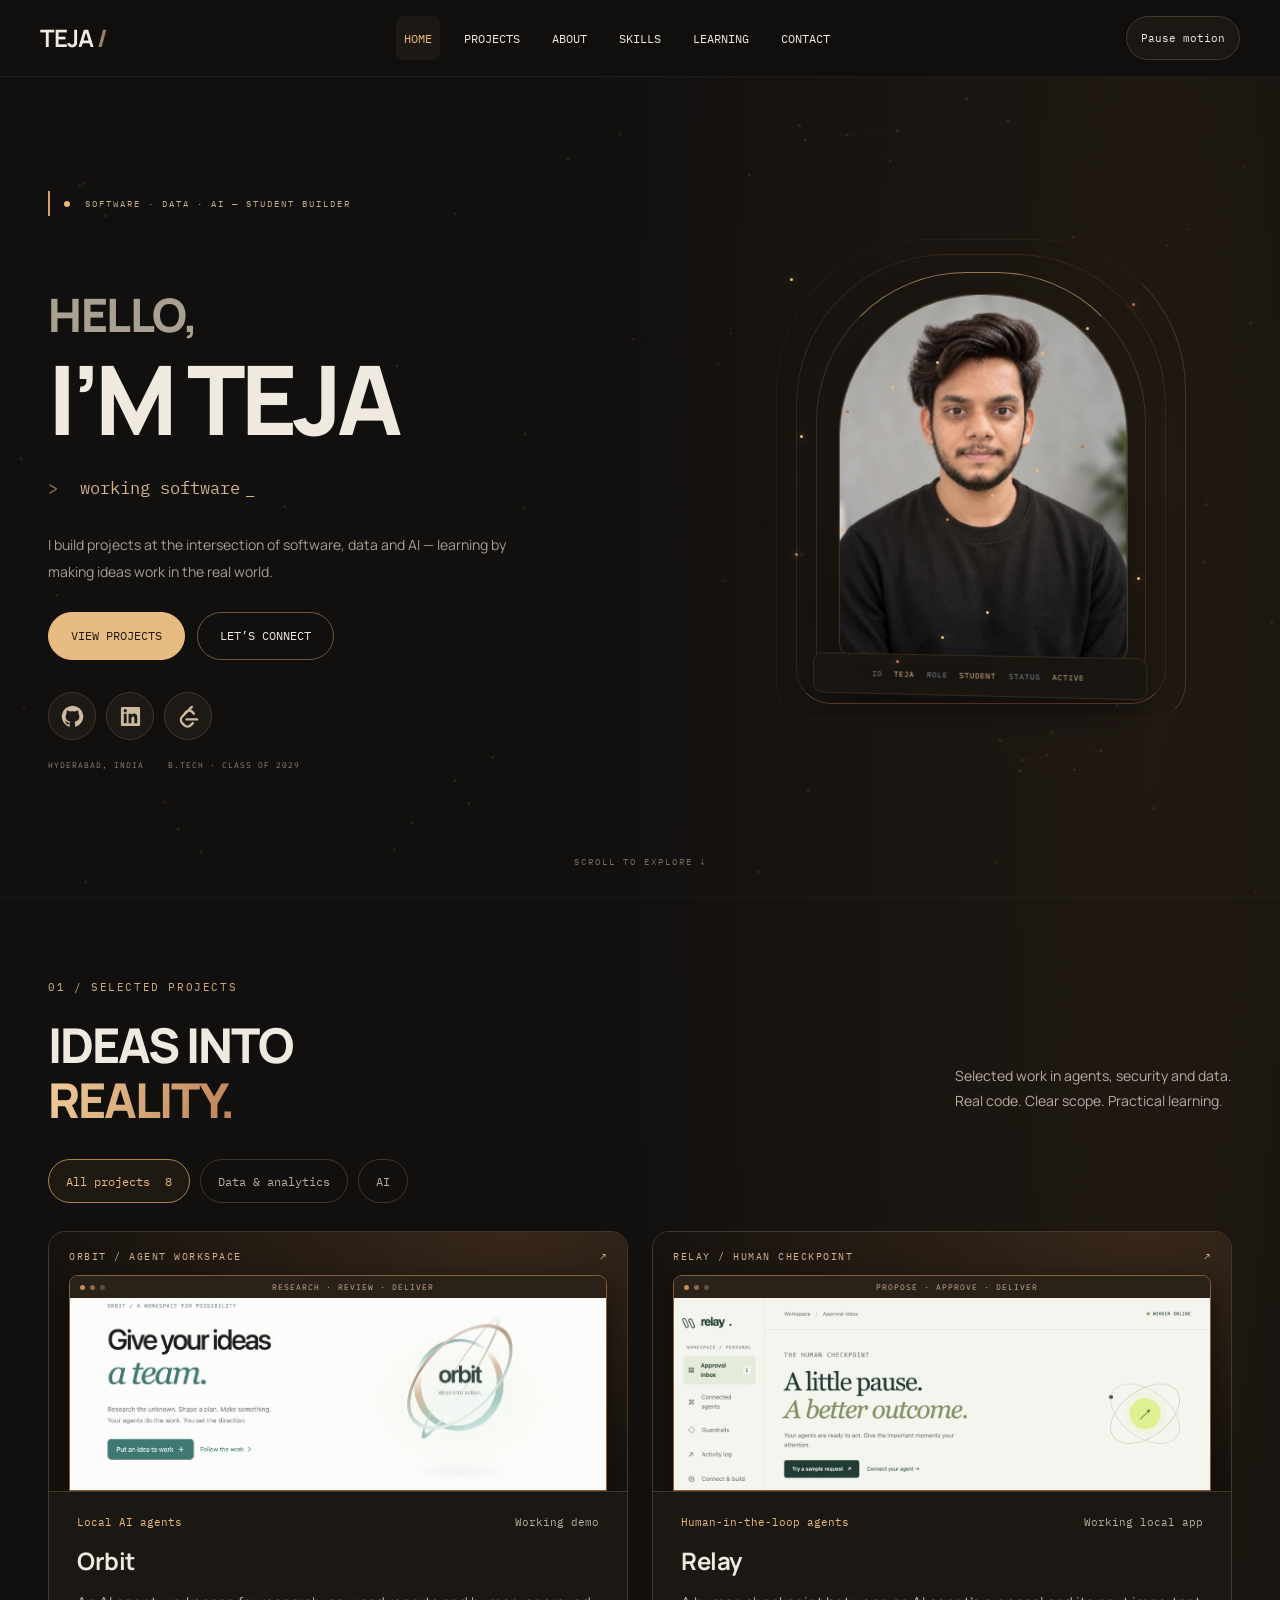
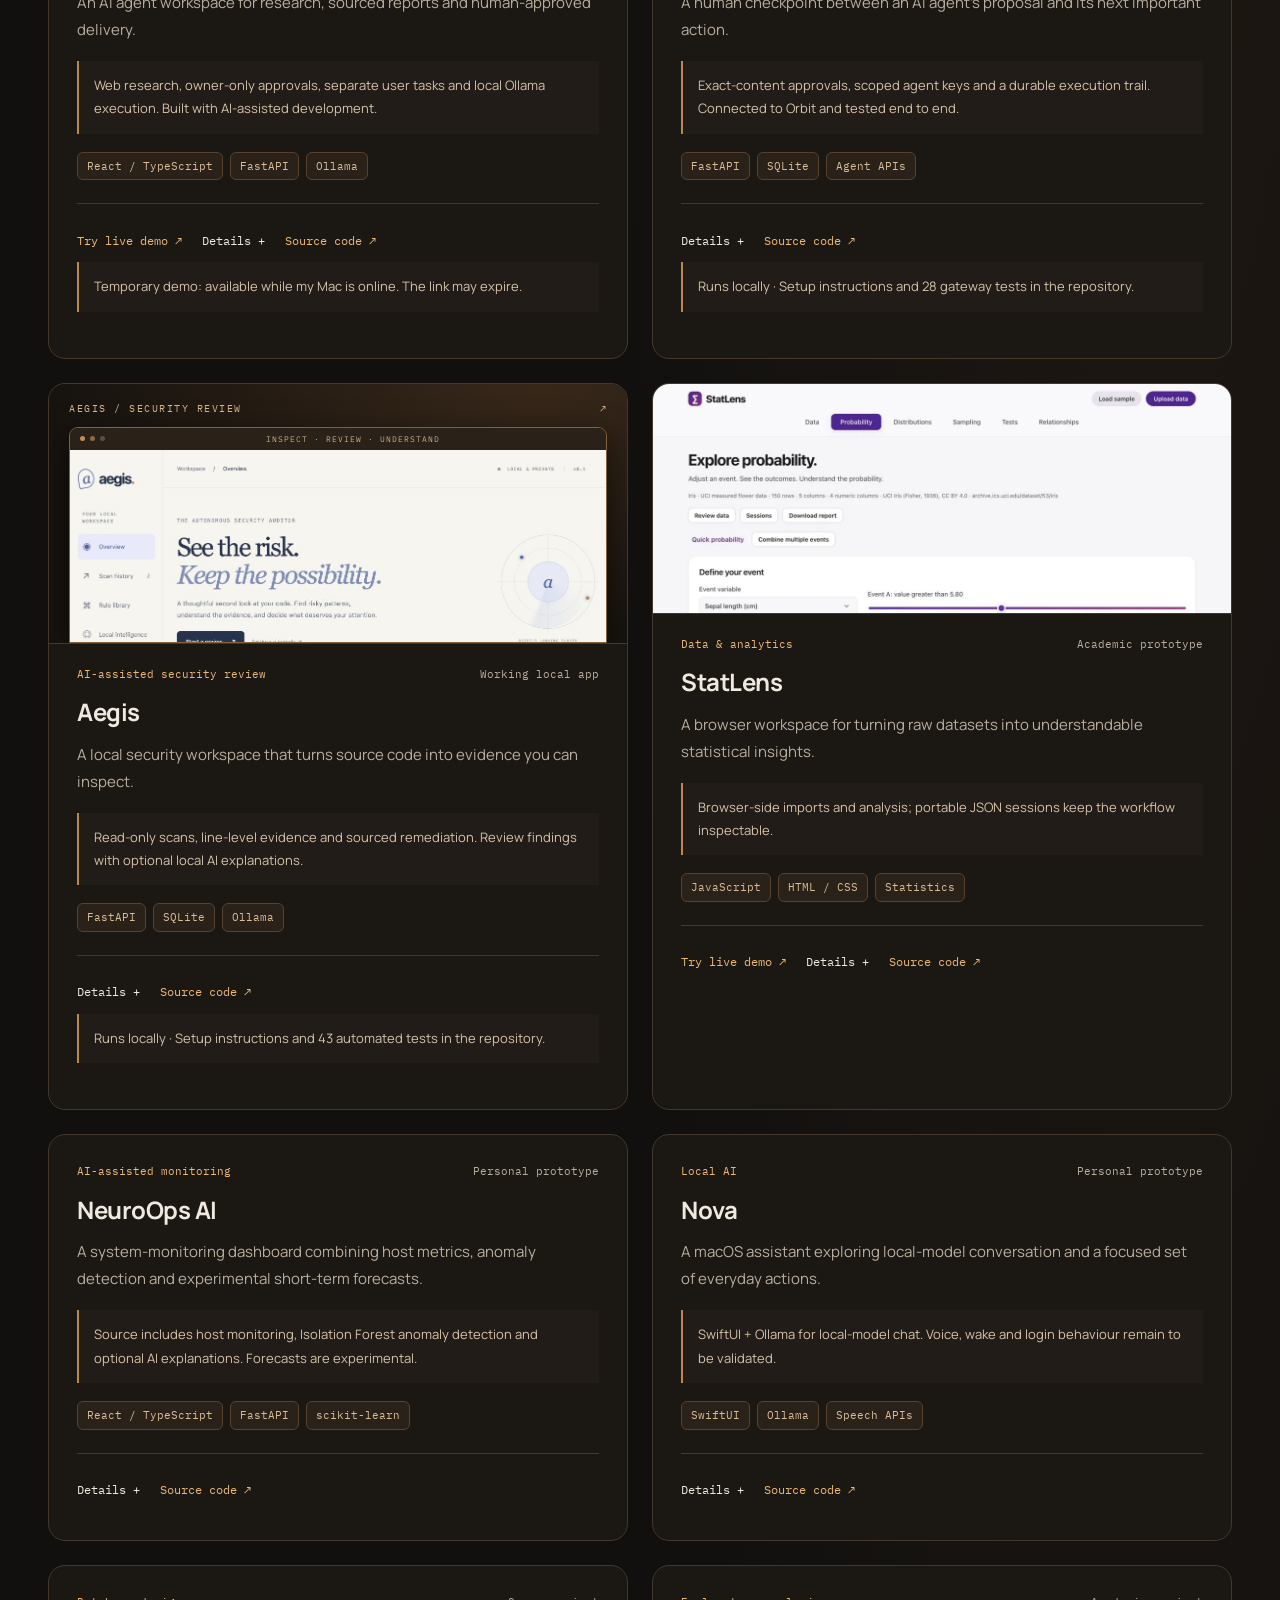
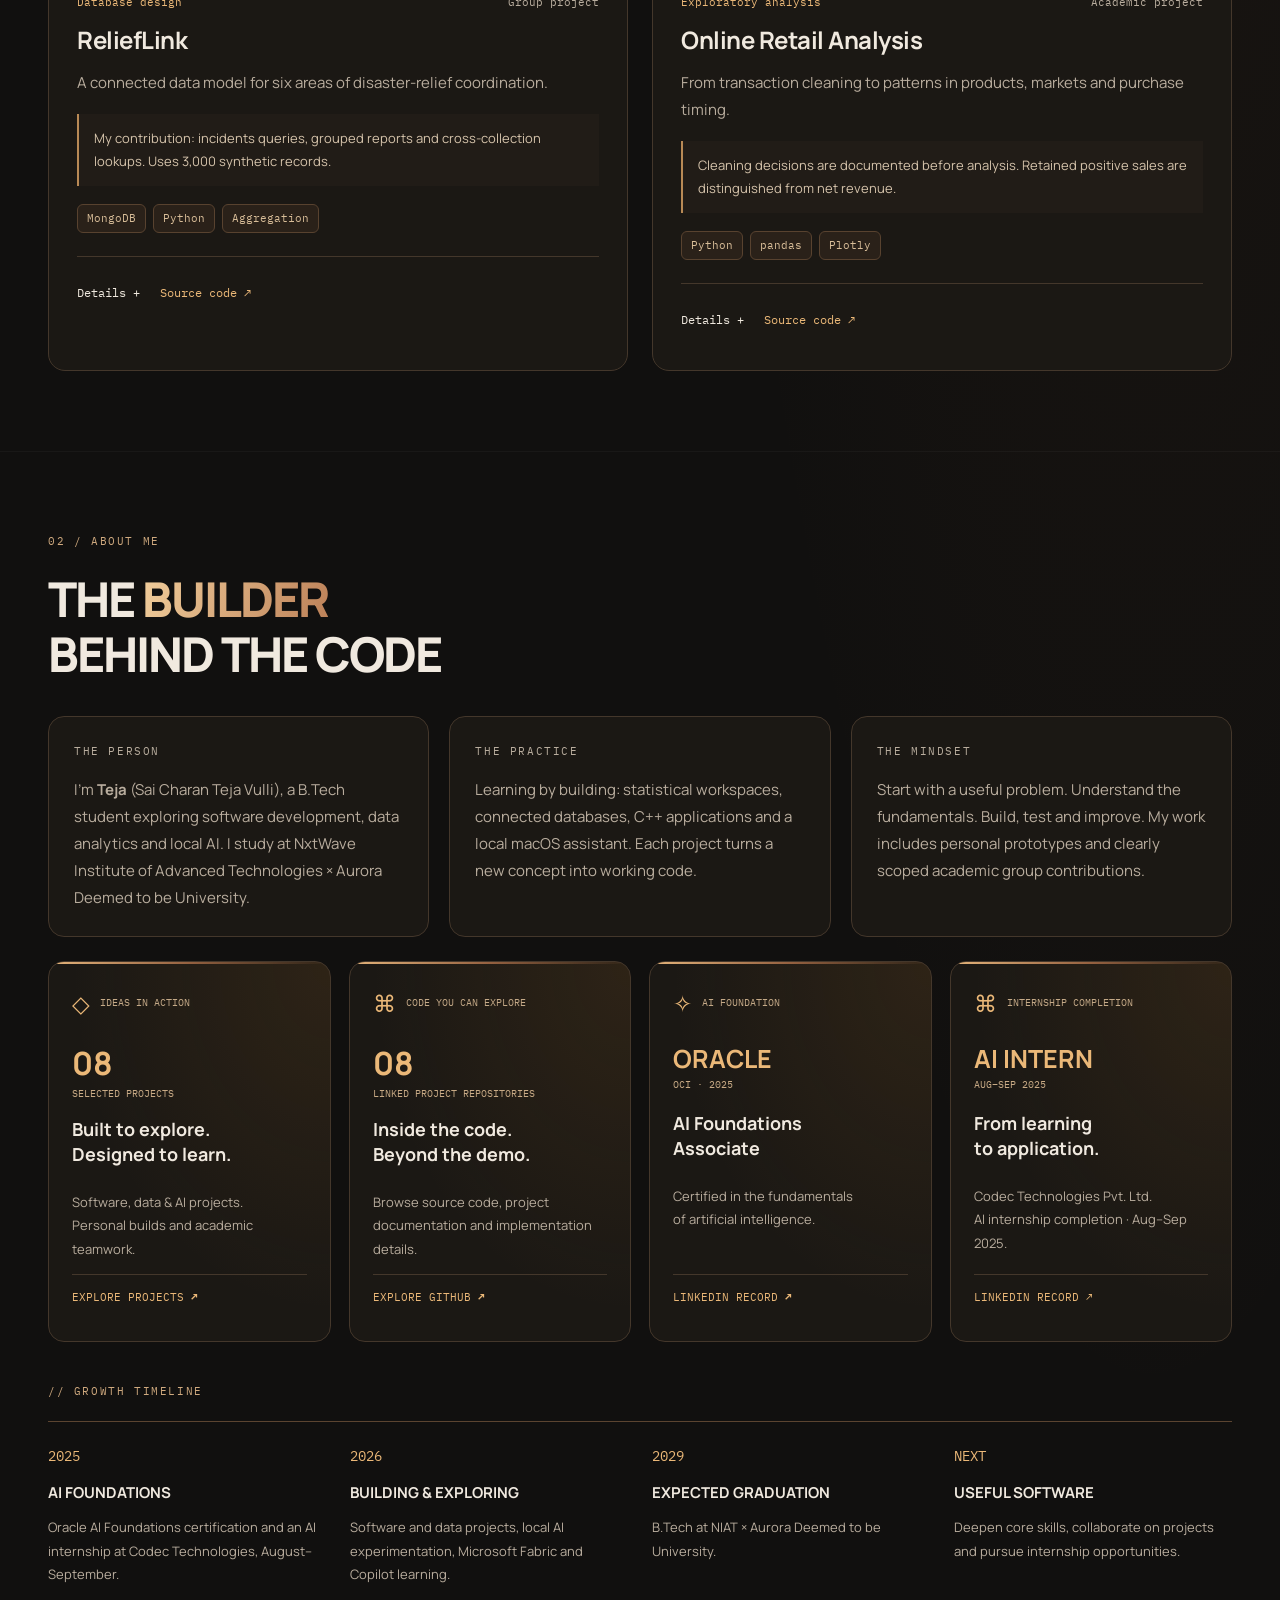
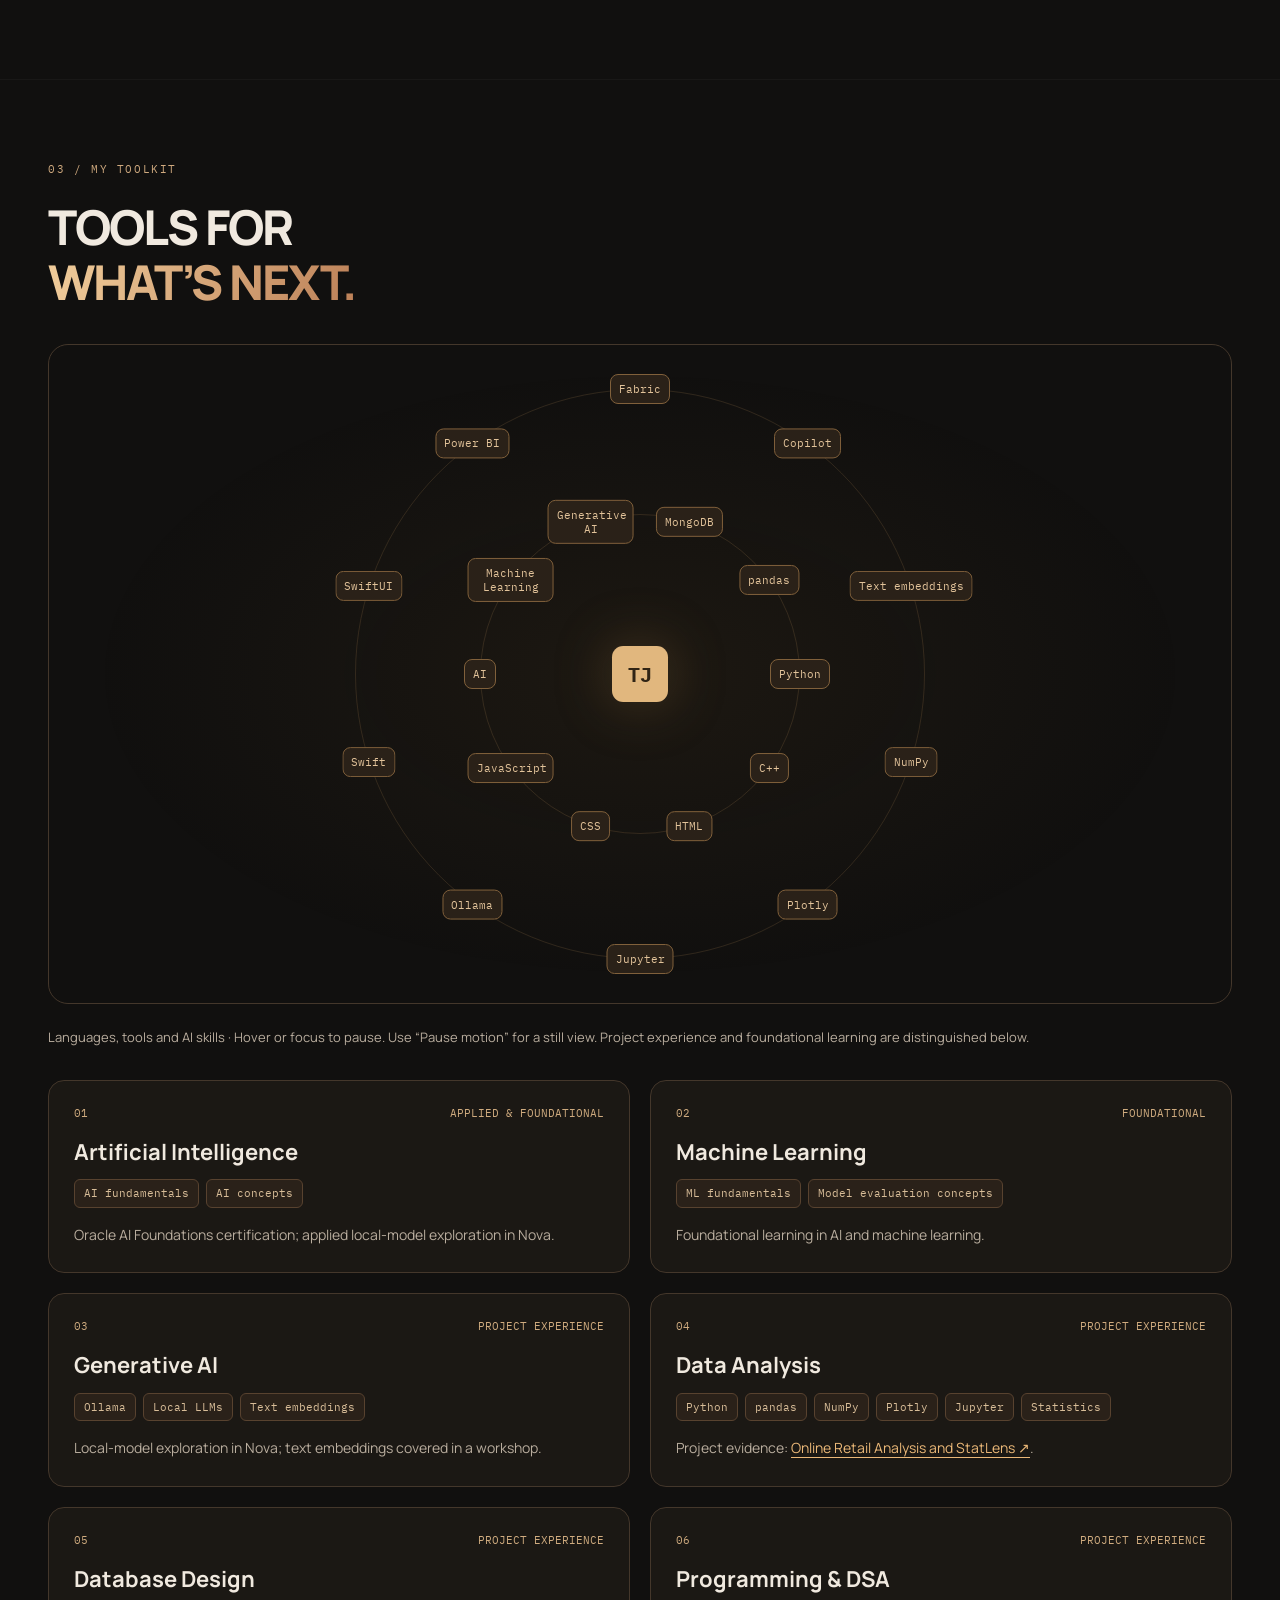
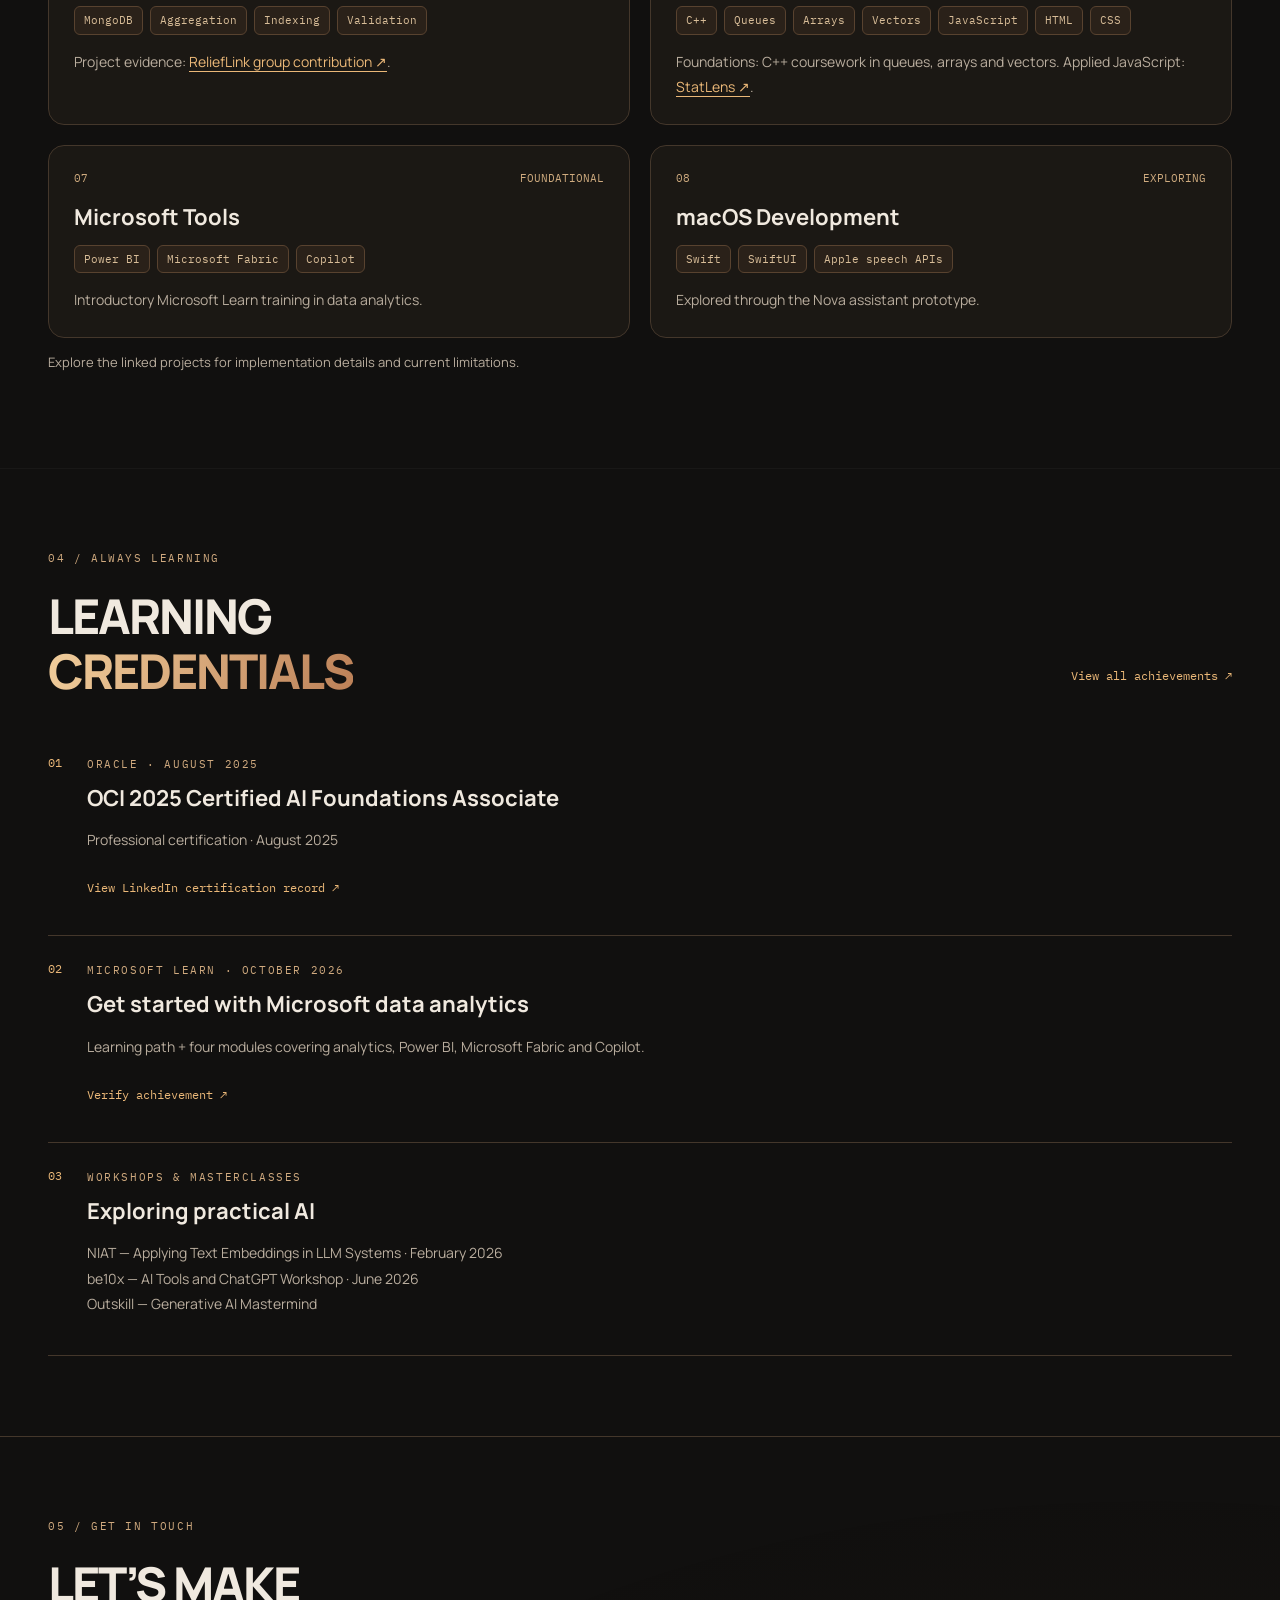
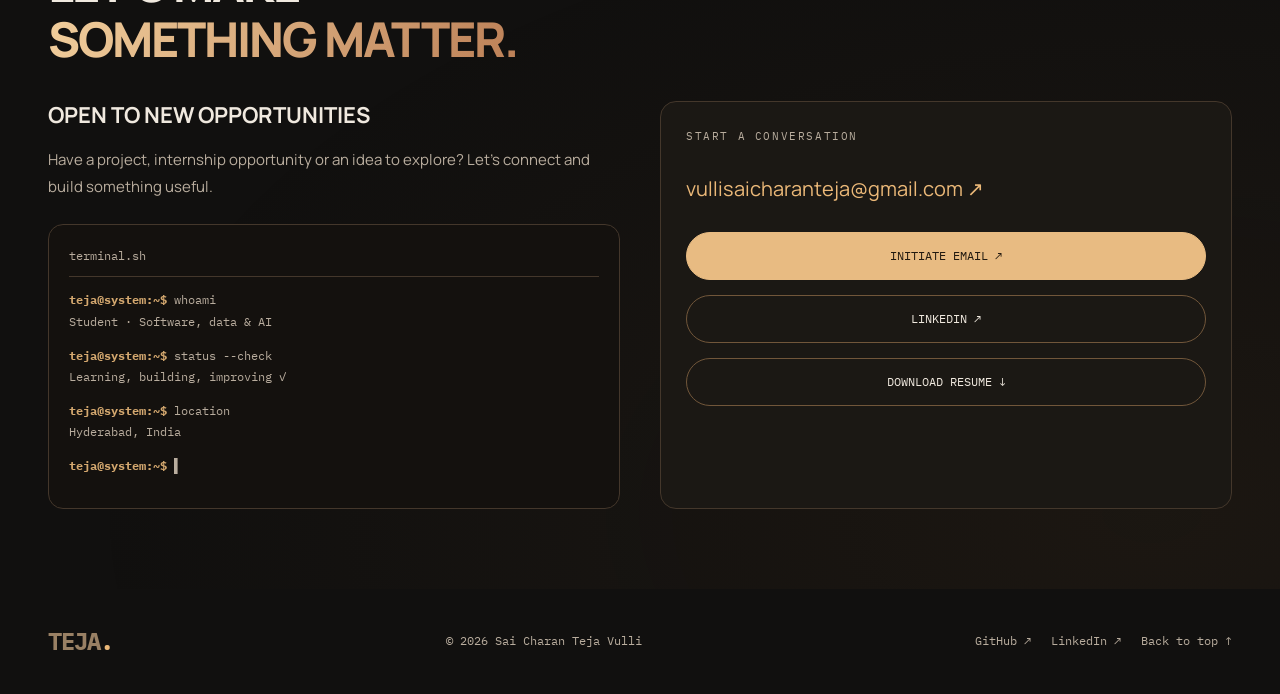
==== commit 953f75b5: "Curate eight strongest projects and remove three weaker cards" ====
--- a/index.html
+++ b/index.html
@@ -1,14 +1,9 @@
-<!doctype html><html lang="en"><head><meta charset="utf-8"><meta name="viewport" content="width=device-width,initial-scale=1"><meta name="description" content="Sai Charan Teja Vulli — B.Tech student exploring software, data and local AI. Discover eleven academic and personal projects."><title>Teja • Developer Portfolio</title><link rel="icon" href="favicon.svg" type="image/svg+xml"><link rel="stylesheet" href="style.css?v=relay-20261015"><link rel="canonical" href="https://saicharanteja-vulli.github.io/"><meta property="og:type" content="website"><meta property="og:title" content="Teja — Software & Data Portfolio"><meta property="og:description" content="Explore my Python data tools, C++ applications and local AI prototypes. Source code, a working demo and clear project contributions."><meta property="og:url" content="https://saicharanteja-vulli.github.io/"><meta property="og:image" content="https://saicharanteja-vulli.github.io/portrait-previous.webp"><meta name="twitter:card" content="summary"><meta name="theme-color" content="#11100f"></head><body>
+<!doctype html><html lang="en"><head><meta charset="utf-8"><meta name="viewport" content="width=device-width,initial-scale=1"><meta name="description" content="Sai Charan Teja Vulli — B.Tech student exploring software, data and local AI. Explore eight selected projects in AI, software and data."><title>Teja • Developer Portfolio</title><link rel="icon" href="favicon.svg" type="image/svg+xml"><link rel="stylesheet" href="style.css?v=relay-20261015"><link rel="canonical" href="https://saicharanteja-vulli.github.io/"><meta property="og:type" content="website"><meta property="og:title" content="Teja — Software & Data Portfolio"><meta property="og:description" content="Explore my Python data tools, C++ applications and local AI prototypes. Source code, a working demo and clear project contributions."><meta property="og:url" content="https://saicharanteja-vulli.github.io/"><meta property="og:image" content="https://saicharanteja-vulli.github.io/portrait-previous.webp"><meta name="twitter:card" content="summary"><meta name="theme-color" content="#11100f"></head><body>
 <a class="skip" href="#main">Skip to content</a><div class="reading-progress"></div><canvas id="network" aria-hidden="true"></canvas><div class="particles" aria-hidden="true"></div><header><a class="brand" href="#home" aria-label="Teja home"><b>TEJA</b> /</a><nav aria-label="Main navigation"><a href="#home">HOME</a><a href="#work">PROJECTS</a><a href="#about">ABOUT</a><a href="#skills">SKILLS</a><a href="#learning">LEARNING</a><a href="#contact">CONTACT</a></nav><button class="motion-toggle" id="motion-toggle" aria-pressed="false">Pause motion</button></header><main id="main"><section class="hero wrap" id="home"><div class="hero-copy"><p class="eyebrow"><span class="dot"></span> SOFTWARE · DATA · AI — STUDENT BUILDER</p><h1><span class="hello">HELLO,</span><br><span id="hero-name" tabindex="0" aria-label="I’m Teja"><span aria-hidden="true">I’M TEJA</span></span></h1><p class="hero-sub"><span class="prompt">&gt;</span> <span id="rotating">working software.</span></p><p class="intro">I build projects at the intersection of software, data and AI — learning by making ideas work in the real world.</p><div class="actions"><a class="button primary" href="#work">VIEW PROJECTS</a><a class="button" href="#contact">LET’S CONNECT</a></div><div class="socials"><a href="https://github.com/saicharanteja-vulli" target="_blank" rel="noopener noreferrer" aria-label="GitHub" title="GitHub"><svg viewBox="0 0 24 24" aria-hidden="true"><path fill="currentColor" d="M12 .8a11.2 11.2 0 0 0-3.54 21.83c.56.1.77-.24.77-.54v-2.1c-3.13.68-3.79-1.33-3.79-1.33-.51-1.3-1.25-1.65-1.25-1.65-1.02-.7.08-.69.08-.69 1.13.08 1.72 1.16 1.72 1.16 1 .1 1.56 2.26 3.29 1.2.1-.72.39-1.21.71-1.49-2.5-.28-5.13-1.25-5.13-5.55 0-1.23.44-2.23 1.16-3.02-.12-.28-.5-1.43.11-2.98 0 0 .95-.3 3.08 1.15a10.7 10.7 0 0 1 5.6 0c2.13-1.44 3.07-1.15 3.07-1.15.62 1.55.24 2.7.12 2.98.72.79 1.15 1.79 1.15 3.02 0 4.31-2.63 5.26-5.14 5.54.4.35.76 1.03.76 2.08v2.84c0 .3.2.65.77.54A11.2 11.2 0 0 0 12 .8Z"/></svg></a><a href="https://www.linkedin.com/in/sai-charan-teja-profile/" target="_blank" rel="noopener noreferrer" aria-label="LinkedIn" title="LinkedIn"><svg viewBox="0 0 24 24" aria-hidden="true"><path fill="currentColor" d="M20.5 2h-17C2.67 2 2 2.67 2 3.5v17c0 .83.67 1.5 1.5 1.5h17c.83 0 1.5-.67 1.5-1.5v-17c0-.83-.67-1.5-1.5-1.5ZM8 19H5V9h3v10ZM6.5 7.7a1.7 1.7 0 1 1 0-3.4 1.7 1.7 0 0 1 0 3.4ZM19 19h-3v-5.1c0-1.3-.5-2-1.5-2-1.1 0-1.5.8-1.5 2V19h-3V9h2.9v1.4c.7-1 1.6-1.6 2.9-1.6 2.1 0 3.2 1.3 3.2 3.8V19Z"/></svg></a><a href="https://leetcode.com/u/saicharantejvulli/" target="_blank" rel="noopener noreferrer" aria-label="LeetCode" title="LeetCode"><svg viewBox="0 0 24 24" aria-hidden="true"><path d="m15.5 2-10 10a5 5 0 0 0 0 7l2 2a5 5 0 0 0 7 0l2-2M8 9l2-2a4 4 0 0 1 5.6 0l2 2M10 15h11" fill="none" stroke="currentColor" stroke-width="2.5" stroke-linecap="round" stroke-linejoin="round"/></svg></a></div><div class="hero-foot"><span>HYDERABAD, INDIA</span><span>B.TECH · CLASS OF 2029</span></div></div><div class="portrait-stage"><div class="orbit orbit-one"></div><div class="orbit orbit-two"></div><div class="orbit orbit-three"></div><span class="cross c1">+</span><span class="cross c2">+</span><div class="portrait"><img src="portrait-previous.webp" width="720" height="900" fetchpriority="high" alt="Sai Charan Teja Vulli"><div class="portrait-label"><span>ID <b>TEJA</b></span><span>ROLE <b>STUDENT</b></span><span>STATUS <b>ACTIVE</b></span></div></div><div class="floating-code"><span class="muted">// my approach</span><br><span class="accent">learn</span>();<br><span class="accent">build</span>();<br><span class="accent">improve</span>();</div></div><div class="hero-bottom"><span>01 / THE INTRODUCTION</span><a href="#work">SCROLL TO EXPLORE ↓</a></div></section>
-<section class="wrap section" id="work"><div class="section-top"><div><p class="eyebrow">01 / SELECTED PROJECTS</p><h2>IDEAS INTO<br><span class="gradient">REALITY.</span></h2></div><p>Academic projects and personal experiments.<br>Real code. Clear scope. Room to grow.</p></div><div class="filters" role="group" aria-label="Filter projects"><button class="active" aria-pressed="true" data-filter="all">All projects <span>11</span></button><button aria-pressed="false" data-filter="data">Data & analytics</button><button aria-pressed="false" data-filter="ai">AI</button><button aria-pressed="false" data-filter="software">Software</button></div><p id="results" class="sr-only" aria-live="polite">Showing 11 projects</p><div id="projects" class="project-grid"><article class="project" data-category="ai" id="aegis-project"><div class="visual relay-project-preview"><div class="relay-preview-heading"><span>AEGIS / SECURITY REVIEW</span><span aria-hidden="true">↗</span></div><div class="relay-preview-window"><div class="relay-preview-bar" aria-hidden="true"><i></i><i></i><i></i><span>INSPECT · REVIEW · UNDERSTAND</span></div><img src="aegis-preview.png" alt="Real Aegis dashboard with its animated radar, scan history and review controls using sample data" width="1093" height="827" loading="lazy"></div></div><div class="project-body"><div class="project-top"><span>AI-assisted security review</span><em>Working local app</em></div><h3>Aegis</h3><p>A local security workspace that turns source code into evidence you can inspect.</p><p class="evidence">Read-only scans, line-level evidence and sourced remediation. Review findings with optional local AI explanations.</p><div class="tags"><span>FastAPI</span><span>SQLite</span><span>Ollama</span></div><div class="project-links"><button data-project="10" aria-label="Read about Aegis">Details +</button><a href="https://github.com/saicharanteja-vulli/aegis-security-auditor" target="_blank" rel="noopener noreferrer">Source code ↗</a></div><p class="evidence">Runs locally · Setup instructions and 43 automated tests in the repository.</p></div></article><article class="project" data-category="ai" id="relay-project"><div class="visual relay-project-preview"><div class="relay-preview-heading"><span>RELAY / HUMAN CHECKPOINT</span><span aria-hidden="true">↗</span></div><div class="relay-preview-window"><div class="relay-preview-bar" aria-hidden="true"><i></i><i></i><i></i><span>PROPOSE · APPROVE · DELIVER</span></div><img src="relay-preview.png" alt="Real Relay approval inbox showing a pending file request, delivered actions and review controls using demonstration data" width="1280" height="720" loading="lazy"></div></div><div class="project-body"><div class="project-top"><span>Human-in-the-loop agents</span><em>Working local app</em></div><h3>Relay</h3><p>A human checkpoint between an AI agent’s proposal and its next important action.</p><p class="evidence">Exact-content approvals, scoped agent keys and a durable execution trail. Connected to Orbit and tested end to end.</p><div class="tags"><span>FastAPI</span><span>SQLite</span><span>Agent APIs</span></div><div class="project-links"><button data-project="9" aria-label="Read about Relay">Details +</button><a href="https://github.com/saicharanteja-vulli/relay-agent-gateway" target="_blank" rel="noopener noreferrer">Source code ↗</a></div><p class="evidence">Runs locally · Setup instructions and 28 gateway tests in the repository.</p></div></article><article class="project" data-category="ai"><div class="visual orbit-project-preview" style="height:260px;padding:18px 20px 0;background:radial-gradient(ellipse at 80% 0%,#68462966,transparent 70%),#17130f;display:flex;flex-direction:column"><div style="display:flex;align-items:center;justify-content:space-between;margin-bottom:12px;font:10px var(--mono);letter-spacing:1.5px;color:#d8b78c"><span>ORBIT / AGENT WORKSPACE</span><span aria-hidden="true">↗</span></div><div style="border:1px solid #84613e;border-radius:9px 9px 0 0;overflow:hidden;box-shadow:0 10px 32px #0008;flex:1;min-height:0"><div aria-hidden="true" style="height:22px;background:#2a2119;display:flex;align-items:center;gap:5px;padding:0 10px"><i style="width:5px;height:5px;border-radius:50%;background:#c28d58"></i><i style="width:5px;height:5px;border-radius:50%;background:#8c6b45"></i><i style="width:5px;height:5px;border-radius:50%;background:#5d503d"></i><span style="margin:auto;font:8px var(--mono);letter-spacing:1px;color:#c8ae8d">RESEARCH · REVIEW · DELIVER</span></div><img src="[data-uri]" alt="Orbit's actual homepage showing Give your ideas a team and the orbit-ring logo" width="1093" height="827" loading="lazy" style="display:block;width:100%;height:auto;object-fit:contain;object-position:top"></div></div><div class="project-body"><div class="project-top"><span>Local AI agents</span><em>Working demo</em></div><h3>Orbit</h3><p>An AI agent workspace for research, sourced reports and human-approved delivery.</p><p class="evidence">Web research, owner-only approvals, separate user tasks and local Ollama execution. Built with AI-assisted development.</p><div class="tags"><span>React / TypeScript</span><span>FastAPI</span><span>Ollama</span></div><div class="project-links"><a href="https://lenders-struck-essays-honest.trycloudflare.com" target="_blank" rel="noopener noreferrer">Try live demo ↗</a><button data-project="8" aria-label="Read about Orbit">Details +</button><a href="https://github.com/saicharanteja-vulli/orbit-agent-control-center" target="_blank" rel="noopener noreferrer">Source code ↗</a></div><p class="evidence">Temporary demo: available while my Mac is online. The link may expire.</p></div></article><article class="project" data-category="data"><div class="visual"><img src="statlens-preview.webp" alt="Actual StatLens interface showing the Iris sample dataset" width="1200" height="650" loading="lazy"></div><div class="project-body"><div class="project-top"><span>Data &amp; analytics</span><em>Academic prototype</em></div><h3>StatLens</h3><p>A browser workspace for turning raw datasets into understandable statistical insights.</p><p class="evidence">Browser-side imports and analysis; portable JSON sessions keep the workflow inspectable.</p><div class="tags"><span>JavaScript</span><span>HTML / CSS</span><span>Statistics</span></div><div class="project-links"><a href="statlens.html" target="_blank" rel="noopener noreferrer">Try live demo ↗</a><button data-project="0" aria-label="Read about StatLens">Details +</button><a href="https://github.com/saicharanteja-vulli/statlens" target="_blank" rel="noopener noreferrer">Source code ↗</a></div></div></article><article class="project" data-category="ai"><div class="project-body"><div class="project-top"><span>AI-assisted monitoring</span><em>Personal prototype</em></div><h3>NeuroOps AI</h3><p>A system-monitoring dashboard combining host metrics, anomaly detection and experimental short-term forecasts.</p><p class="evidence">Source includes host monitoring, Isolation Forest anomaly detection and optional AI explanations. Forecasts are experimental.</p><div class="tags"><span>React / TypeScript</span><span>FastAPI</span><span>scikit-learn</span></div><div class="project-links"><button data-project="6" aria-label="Read about NeuroOps AI">Details +</button><a href="https://github.com/saicharanteja-vulli/NeuroOPS-AI" target="_blank" rel="noopener noreferrer">Source code ↗</a></div></div></article><article class="project" data-category="ai"><div class="project-body"><div class="project-top"><span>Personalized recommendations</span><em>Personal prototype</em></div><h3>AI Gift Recommendation</h3><p>A gift-finding application that turns an occasion, budget and recipient interests into ranked gift suggestions.</p><p class="evidence">Combines weighted catalogue scoring with optional Gemini suggestions and an automatic rule-based fallback.</p><div class="tags"><span>React</span><span>Node.js / Express</span><span>Gemini</span></div><div class="project-links"><button data-project="7" aria-label="Read about AI Gift Recommendation">Details +</button><a href="https://github.com/saicharanteja-vulli/AI-Gift_Recommendation-System" target="_blank" rel="noopener noreferrer">Source code ↗</a></div></div></article><article class="project" data-category="software"><div class="visual code-preview"><span>IMPLEMENTATION EXCERPT · C++17</span><pre><code>struct ServiceSystem {
-  std::vector&lt;EmergencyRequest&gt; records;
-  // Stable indices preserve request history.
-  std::array&lt;std::queue&lt;std::size_t&gt;, 3&gt; pending;
-  int nextId = 1001;
-};</code></pre></div><div class="project-body"><div class="project-top"><span>Data structures</span><em>Academic simulation</em></div><h3>Emergency Service Management</h3><p>A console application that keeps request processing predictable across three services.</p><p class="evidence">FIFO queues store record indices, preserving request history. Includes 18 automated checks.</p><div class="tags"><span>C++17</span><span>STL</span><span>FIFO queues</span></div><div class="project-links"><button data-project="3" aria-label="Read about Emergency Service Management">Details +</button><a href="https://github.com/saicharanteja-vulli/emergency-service-management" target="_blank" rel="noopener noreferrer">Source code ↗</a></div></div></article><article class="project" data-category="data"><div class="project-body"><div class="project-top"><span>Database design</span><em>Group project</em></div><h3>ReliefLink</h3><p>A connected data model for six areas of disaster-relief coordination.</p><p class="evidence">My contribution: incidents queries, grouped reports and cross-collection lookups. Uses 3,000 synthetic records.</p><div class="tags"><span>MongoDB</span><span>Python</span><span>Aggregation</span></div><div class="project-links"><button data-project="1" aria-label="Read about ReliefLink">Details +</button><a href="https://github.com/saicharanteja-vulli/relieflink" target="_blank" rel="noopener noreferrer">Source code ↗</a></div></div></article><article class="project" data-category="data"><div class="project-body"><div class="project-top"><span>Exploratory analysis</span><em>Academic project</em></div><h3>Online Retail Analysis</h3><p>From transaction cleaning to patterns in products, markets and purchase timing.</p><p class="evidence">Cleaning decisions are documented before analysis. Retained positive sales are distinguished from net revenue.</p><div class="tags"><span>Python</span><span>pandas</span><span>Plotly</span></div><div class="project-links"><button data-project="4" aria-label="Read about Online Retail Analysis">Details +</button><a href="https://github.com/saicharanteja-vulli/online-retail-analysis" target="_blank" rel="noopener noreferrer">Source code ↗</a></div></div></article><article class="project" data-category="ai"><div class="project-body"><div class="project-top"><span>Local AI</span><em>Personal prototype</em></div><h3>Nova</h3><p>A macOS assistant exploring local-model conversation and a focused set of everyday actions.</p><p class="evidence">SwiftUI + Ollama for local-model chat. Voice, wake and login behaviour remain to be validated.</p><div class="tags"><span>SwiftUI</span><span>Ollama</span><span>Speech APIs</span></div><div class="project-links"><button data-project="2" aria-label="Read about Nova">Details +</button><a href="https://github.com/saicharanteja-vulli/nova-mac-assistant" target="_blank" rel="noopener noreferrer">Source code ↗</a></div></div></article><article class="project" data-category="software"><div class="project-body"><div class="project-top"><span>C++ application</span><em>Group project</em></div><h3>ParkEasy</h3><p>A parking-management project bringing allocation, search, billing and reports together.</p><p class="evidence">My contribution: slot counting and main program flow. Academic team project; source is not publicly available.</p><div class="tags"><span>C++</span><span>Arrays</span><span>Vectors</span></div><div class="project-links"><button data-project="5" aria-label="Read about ParkEasy">Details +</button><span class="muted">Group contribution</span></div></div></article></div></section><section class="wrap section" id="about"><p class="eyebrow">02 / ABOUT ME</p><h2>THE <span class="gradient">BUILDER</span><br>BEHIND THE CODE</h2><div class="identity-grid"><div class="identity-logs"><article class="system-panel"><p class="eyebrow">THE PERSON</p><p>I'm <b>Teja</b> (Sai Charan Teja Vulli), a B.Tech student exploring software development, data analytics and local AI. I study at NxtWave Institute of Advanced Technologies × Aurora Deemed to be University.</p></article><article class="system-panel"><p class="eyebrow">THE PRACTICE</p><p>Learning by building: statistical workspaces, connected databases, C++ applications and a local macOS assistant. Each project turns a new concept into working code.</p></article><article class="system-panel"><p class="eyebrow">THE MINDSET</p><p>Start with a useful problem. Understand the fundamentals. Build, test and improve. My work includes personal prototypes and clearly scoped academic group contributions.</p></article></div><div class="identity-stats"><article class="achievement-card projects-card"><div class="achievement-top"><span class="achievement-icon" aria-hidden="true">◇</span><span>IDEAS IN ACTION</span></div><div class="achievement-brand"><strong>11</strong><span>PORTFOLIO PROJECTS</span></div><h3>Built to explore.<br>Designed to learn.</h3><p>Software, data & AI projects.<br>Personal builds and academic teamwork.</p><a href="#work">EXPLORE PROJECTS <b>↗</b></a></article><article class="achievement-card repositories-card"><div class="achievement-top"><span class="achievement-icon" aria-hidden="true">⌘</span><span>CODE YOU CAN EXPLORE</span></div><div class="achievement-brand"><strong>10</strong><span>LINKED PROJECT REPOSITORIES</span></div><h3>Inside the code.<br>Beyond the demo.</h3><p>Browse source code, project<br>documentation and implementation details.</p><a href="https://github.com/saicharanteja-vulli" target="_blank" rel="noopener noreferrer">EXPLORE GITHUB <b>↗</b></a></article><article class="achievement-card certification-card"><div class="achievement-top"><span class="achievement-icon" aria-hidden="true">✧</span><span>AI FOUNDATION</span></div><div class="achievement-brand">ORACLE <span>OCI · 2025</span></div><h3>AI Foundations<br>Associate</h3><p>Certified in the fundamentals<br>of artificial intelligence.</p><a href="https://www.linkedin.com/in/sai-charan-teja-profile/details/certifications/" target="_blank" rel="noopener noreferrer">LINKEDIN RECORD <b>↗</b></a></article><article class="achievement-card internship-card"><div class="achievement-top"><span class="achievement-icon" aria-hidden="true">⌘</span><span>INTERNSHIP COMPLETION</span></div><div class="achievement-brand">AI INTERN <span>AUG–SEP 2025</span></div><h3>From learning<br>to application.</h3><p>Codec Technologies Pvt. Ltd.<br>AI internship completion · Aug–Sep 2025.</p><a href="https://www.linkedin.com/in/sai-charan-teja-profile/details/certifications/" target="_blank" rel="noopener noreferrer">LINKEDIN RECORD ↗</a></article></div></div><p class="eyebrow timeline-label">// GROWTH TIMELINE</p><div class="timeline"><article><span>2025</span><h3>AI FOUNDATIONS</h3><p>Oracle AI Foundations certification and an AI internship at Codec Technologies, August–September.</p></article><article><span>2026</span><h3>BUILDING & EXPLORING</h3><p>Software and data projects, local AI experimentation, Microsoft Fabric and Copilot learning.</p></article><article><span>2029</span><h3>EXPECTED GRADUATION</h3><p>B.Tech at NIAT × Aurora Deemed to be University.</p></article><article><span>NEXT</span><h3>USEFUL SOFTWARE</h3><p>Deepen core skills, collaborate on projects and pursue internship opportunities.</p></article></div></section><section class="wrap section" id="skills"><p class="eyebrow">03 / MY TOOLKIT</p><h2>TOOLS FOR<br><span class="gradient">WHAT’S NEXT.</span></h2><div class="solar-system tool-universe" tabindex="0" aria-label="Skills and tools orbiting Teja; focus pauses the animation"><div class="sun">TJ</div><div class="tool-ring" style="--ring:0"></div><div class="tool-ring" style="--ring:1"></div><div class="tool-ring" style="--ring:2"></div><div class="tool-ring" style="--ring:3"></div><div class="tool-ring" style="--ring:4"></div><span class="tool-planet" style="--angle:0deg;--distance:160px;--duration:100s;--phase:0s">Python</span><span class="tool-planet" style="--angle:36deg;--distance:160px;--duration:100s;--phase:0s">C++</span><span class="tool-planet" style="--angle:72deg;--distance:160px;--duration:100s;--phase:0s">HTML</span><span class="tool-planet" style="--angle:108deg;--distance:160px;--duration:100s;--phase:0s">CSS</span><span class="tool-planet" style="--angle:144deg;--distance:160px;--duration:100s;--phase:0s">JavaScript</span><span class="tool-planet" style="--angle:180deg;--distance:160px;--duration:100s;--phase:0s">AI</span><span class="tool-planet" style="--angle:216deg;--distance:160px;--duration:100s;--phase:0s">Machine Learning</span><span class="tool-planet" style="--angle:252deg;--distance:160px;--duration:100s;--phase:0s">Generative AI</span><span class="tool-planet" style="--angle:288deg;--distance:160px;--duration:100s;--phase:0s">MongoDB</span><span class="tool-planet" style="--angle:324deg;--distance:160px;--duration:100s;--phase:0s">pandas</span><span class="tool-planet" style="--angle:18deg;--distance:285px;--duration:100s;--phase:0s">NumPy</span><span class="tool-planet" style="--angle:54deg;--distance:285px;--duration:100s;--phase:0s">Plotly</span><span class="tool-planet" style="--angle:90deg;--distance:285px;--duration:100s;--phase:0s">Jupyter</span><span class="tool-planet" style="--angle:126deg;--distance:285px;--duration:100s;--phase:0s">Ollama</span><span class="tool-planet" style="--angle:162deg;--distance:285px;--duration:100s;--phase:0s">Swift</span><span class="tool-planet" style="--angle:198deg;--distance:285px;--duration:100s;--phase:0s">SwiftUI</span><span class="tool-planet" style="--angle:234deg;--distance:285px;--duration:100s;--phase:0s">Power BI</span><span class="tool-planet" style="--angle:270deg;--distance:285px;--duration:100s;--phase:0s">Fabric</span><span class="tool-planet" style="--angle:306deg;--distance:285px;--duration:100s;--phase:0s">Copilot</span><span class="tool-planet" style="--angle:342deg;--distance:285px;--duration:100s;--phase:0s">Text embeddings</span></div><p class="skills-note">Languages, tools and AI skills · Hover or focus to pause. Use “Pause motion” for a still view. Project experience and foundational learning are distinguished below.</p><div class="skill-groups"><article class="skill-group"><div class="skill-group-top"><span>01</span><span>APPLIED & FOUNDATIONAL</span></div><h3>Artificial Intelligence</h3><div class="skill-tags"><span>AI fundamentals</span><span>AI concepts</span></div><p>Oracle AI Foundations certification; applied local-model exploration in Nova.</p></article><article class="skill-group"><div class="skill-group-top"><span>02</span><span>FOUNDATIONAL</span></div><h3>Machine Learning</h3><div class="skill-tags"><span>ML fundamentals</span><span>Model evaluation concepts</span></div><p>Foundational learning in AI and machine learning.</p></article><article class="skill-group"><div class="skill-group-top"><span>03</span><span>PROJECT EXPERIENCE</span></div><h3>Generative AI</h3><div class="skill-tags"><span>Ollama</span><span>Local LLMs</span><span>Text embeddings</span></div><p>Local-model exploration in Nova; text embeddings covered in a workshop.</p></article><article class="skill-group"><div class="skill-group-top"><span>04</span><span>PROJECT EXPERIENCE</span></div><h3>Data Analysis</h3><div class="skill-tags"><span>Python</span><span>pandas</span><span>NumPy</span><span>Plotly</span><span>Jupyter</span><span>Statistics</span></div><p>Project evidence: <a href="#work">Online Retail Analysis and StatLens ↗</a>.</p></article><article class="skill-group"><div class="skill-group-top"><span>05</span><span>PROJECT EXPERIENCE</span></div><h3>Database Design</h3><div class="skill-tags"><span>MongoDB</span><span>Aggregation</span><span>Indexing</span><span>Validation</span></div><p>Project evidence: <a href="#work">ReliefLink group contribution ↗</a>.</p></article><article class="skill-group"><div class="skill-group-top"><span>06</span><span>PROJECT EXPERIENCE</span></div><h3>Programming & DSA</h3><div class="skill-tags"><span>C++</span><span>Queues</span><span>Arrays</span><span>Vectors</span><span>JavaScript</span><span>HTML</span><span>CSS</span></div><p>Project evidence: <a href="#work">C++ applications and StatLens ↗</a>.</p></article><article class="skill-group"><div class="skill-group-top"><span>07</span><span>FOUNDATIONAL</span></div><h3>Microsoft Tools</h3><div class="skill-tags"><span>Power BI</span><span>Microsoft Fabric</span><span>Copilot</span></div><p>Introductory Microsoft Learn training in data analytics.</p></article><article class="skill-group"><div class="skill-group-top"><span>08</span><span>EXPLORING</span></div><h3>macOS Development</h3><div class="skill-tags"><span>Swift</span><span>SwiftUI</span><span>Apple speech APIs</span></div><p>Explored through the Nova assistant prototype.</p></article></div><p class="skills-note">Explore the linked projects for implementation details and current limitations.</p></section>
+<section class="wrap section" id="work"><div class="section-top"><div><p class="eyebrow">01 / SELECTED PROJECTS</p><h2>IDEAS INTO<br><span class="gradient">REALITY.</span></h2></div><p>Selected work in agents, security and data.<br>Real code. Clear scope. Practical learning.</p></div><div class="filters" role="group" aria-label="Filter projects"><button class="active" aria-pressed="true" data-filter="all">All projects <span>8</span></button><button aria-pressed="false" data-filter="data">Data & analytics</button><button aria-pressed="false" data-filter="ai">AI</button></div><p id="results" class="sr-only" aria-live="polite">Showing 8 projects</p><div id="projects" class="project-grid"><article class="project" data-category="ai"><div class="visual orbit-project-preview" style="height:260px;padding:18px 20px 0;background:radial-gradient(ellipse at 80% 0%,#68462966,transparent 70%),#17130f;display:flex;flex-direction:column"><div style="display:flex;align-items:center;justify-content:space-between;margin-bottom:12px;font:10px var(--mono);letter-spacing:1.5px;color:#d8b78c"><span>ORBIT / AGENT WORKSPACE</span><span aria-hidden="true">↗</span></div><div style="border:1px solid #84613e;border-radius:9px 9px 0 0;overflow:hidden;box-shadow:0 10px 32px #0008;flex:1;min-height:0"><div aria-hidden="true" style="height:22px;background:#2a2119;display:flex;align-items:center;gap:5px;padding:0 10px"><i style="width:5px;height:5px;border-radius:50%;background:#c28d58"></i><i style="width:5px;height:5px;border-radius:50%;background:#8c6b45"></i><i style="width:5px;height:5px;border-radius:50%;background:#5d503d"></i><span style="margin:auto;font:8px var(--mono);letter-spacing:1px;color:#c8ae8d">RESEARCH · REVIEW · DELIVER</span></div><img src="[data-uri]" alt="Orbit's actual homepage showing Give your ideas a team and the orbit-ring logo" width="1093" height="827" loading="lazy" style="display:block;width:100%;height:auto;object-fit:contain;object-position:top"></div></div><div class="project-body"><div class="project-top"><span>Local AI agents</span><em>Working demo</em></div><h3>Orbit</h3><p>An AI agent workspace for research, sourced reports and human-approved delivery.</p><p class="evidence">Web research, owner-only approvals, separate user tasks and local Ollama execution. Built with AI-assisted development.</p><div class="tags"><span>React / TypeScript</span><span>FastAPI</span><span>Ollama</span></div><div class="project-links"><a href="https://lenders-struck-essays-honest.trycloudflare.com" target="_blank" rel="noopener noreferrer">Try live demo ↗</a><button data-project="0" aria-label="Read about Orbit">Details +</button><a href="https://github.com/saicharanteja-vulli/orbit-agent-control-center" target="_blank" rel="noopener noreferrer">Source code ↗</a></div><p class="evidence">Temporary demo: available while my Mac is online. The link may expire.</p></div></article><article class="project" data-category="ai" id="relay-project"><div class="visual relay-project-preview"><div class="relay-preview-heading"><span>RELAY / HUMAN CHECKPOINT</span><span aria-hidden="true">↗</span></div><div class="relay-preview-window"><div class="relay-preview-bar" aria-hidden="true"><i></i><i></i><i></i><span>PROPOSE · APPROVE · DELIVER</span></div><img src="relay-preview.png" alt="Real Relay approval inbox showing a pending file request, delivered actions and review controls using demonstration data" width="1280" height="720" loading="lazy"></div></div><div class="project-body"><div class="project-top"><span>Human-in-the-loop agents</span><em>Working local app</em></div><h3>Relay</h3><p>A human checkpoint between an AI agent’s proposal and its next important action.</p><p class="evidence">Exact-content approvals, scoped agent keys and a durable execution trail. Connected to Orbit and tested end to end.</p><div class="tags"><span>FastAPI</span><span>SQLite</span><span>Agent APIs</span></div><div class="project-links"><button data-project="1" aria-label="Read about Relay">Details +</button><a href="https://github.com/saicharanteja-vulli/relay-agent-gateway" target="_blank" rel="noopener noreferrer">Source code ↗</a></div><p class="evidence">Runs locally · Setup instructions and 28 gateway tests in the repository.</p></div></article><article class="project" data-category="ai" id="aegis-project"><div class="visual relay-project-preview"><div class="relay-preview-heading"><span>AEGIS / SECURITY REVIEW</span><span aria-hidden="true">↗</span></div><div class="relay-preview-window"><div class="relay-preview-bar" aria-hidden="true"><i></i><i></i><i></i><span>INSPECT · REVIEW · UNDERSTAND</span></div><img src="aegis-preview.png" alt="Real Aegis dashboard with its animated radar, scan history and review controls using sample data" width="1093" height="827" loading="lazy"></div></div><div class="project-body"><div class="project-top"><span>AI-assisted security review</span><em>Working local app</em></div><h3>Aegis</h3><p>A local security workspace that turns source code into evidence you can inspect.</p><p class="evidence">Read-only scans, line-level evidence and sourced remediation. Review findings with optional local AI explanations.</p><div class="tags"><span>FastAPI</span><span>SQLite</span><span>Ollama</span></div><div class="project-links"><button data-project="2" aria-label="Read about Aegis">Details +</button><a href="https://github.com/saicharanteja-vulli/aegis-security-auditor" target="_blank" rel="noopener noreferrer">Source code ↗</a></div><p class="evidence">Runs locally · Setup instructions and 43 automated tests in the repository.</p></div></article><article class="project" data-category="data"><div class="visual"><img src="statlens-preview.webp" alt="Actual StatLens interface showing the Iris sample dataset" width="1200" height="650" loading="lazy"></div><div class="project-body"><div class="project-top"><span>Data &amp; analytics</span><em>Academic prototype</em></div><h3>StatLens</h3><p>A browser workspace for turning raw datasets into understandable statistical insights.</p><p class="evidence">Browser-side imports and analysis; portable JSON sessions keep the workflow inspectable.</p><div class="tags"><span>JavaScript</span><span>HTML / CSS</span><span>Statistics</span></div><div class="project-links"><a href="statlens.html" target="_blank" rel="noopener noreferrer">Try live demo ↗</a><button data-project="3" aria-label="Read about StatLens">Details +</button><a href="https://github.com/saicharanteja-vulli/statlens" target="_blank" rel="noopener noreferrer">Source code ↗</a></div></div></article><article class="project" data-category="ai"><div class="project-body"><div class="project-top"><span>AI-assisted monitoring</span><em>Personal prototype</em></div><h3>NeuroOps AI</h3><p>A system-monitoring dashboard combining host metrics, anomaly detection and experimental short-term forecasts.</p><p class="evidence">Source includes host monitoring, Isolation Forest anomaly detection and optional AI explanations. Forecasts are experimental.</p><div class="tags"><span>React / TypeScript</span><span>FastAPI</span><span>scikit-learn</span></div><div class="project-links"><button data-project="4" aria-label="Read about NeuroOps AI">Details +</button><a href="https://github.com/saicharanteja-vulli/NeuroOPS-AI" target="_blank" rel="noopener noreferrer">Source code ↗</a></div></div></article><article class="project" data-category="ai"><div class="project-body"><div class="project-top"><span>Local AI</span><em>Personal prototype</em></div><h3>Nova</h3><p>A macOS assistant exploring local-model conversation and a focused set of everyday actions.</p><p class="evidence">SwiftUI + Ollama for local-model chat. Voice, wake and login behaviour remain to be validated.</p><div class="tags"><span>SwiftUI</span><span>Ollama</span><span>Speech APIs</span></div><div class="project-links"><button data-project="5" aria-label="Read about Nova">Details +</button><a href="https://github.com/saicharanteja-vulli/nova-mac-assistant" target="_blank" rel="noopener noreferrer">Source code ↗</a></div></div></article><article class="project" data-category="data"><div class="project-body"><div class="project-top"><span>Database design</span><em>Group project</em></div><h3>ReliefLink</h3><p>A connected data model for six areas of disaster-relief coordination.</p><p class="evidence">My contribution: incidents queries, grouped reports and cross-collection lookups. Uses 3,000 synthetic records.</p><div class="tags"><span>MongoDB</span><span>Python</span><span>Aggregation</span></div><div class="project-links"><button data-project="6" aria-label="Read about ReliefLink">Details +</button><a href="https://github.com/saicharanteja-vulli/relieflink" target="_blank" rel="noopener noreferrer">Source code ↗</a></div></div></article><article class="project" data-category="data"><div class="project-body"><div class="project-top"><span>Exploratory analysis</span><em>Academic project</em></div><h3>Online Retail Analysis</h3><p>From transaction cleaning to patterns in products, markets and purchase timing.</p><p class="evidence">Cleaning decisions are documented before analysis. Retained positive sales are distinguished from net revenue.</p><div class="tags"><span>Python</span><span>pandas</span><span>Plotly</span></div><div class="project-links"><button data-project="7" aria-label="Read about Online Retail Analysis">Details +</button><a href="https://github.com/saicharanteja-vulli/online-retail-analysis" target="_blank" rel="noopener noreferrer">Source code ↗</a></div></div></article></div></section><section class="wrap section" id="about"><p class="eyebrow">02 / ABOUT ME</p><h2>THE <span class="gradient">BUILDER</span><br>BEHIND THE CODE</h2><div class="identity-grid"><div class="identity-logs"><article class="system-panel"><p class="eyebrow">THE PERSON</p><p>I'm <b>Teja</b> (Sai Charan Teja Vulli), a B.Tech student exploring software development, data analytics and local AI. I study at NxtWave Institute of Advanced Technologies × Aurora Deemed to be University.</p></article><article class="system-panel"><p class="eyebrow">THE PRACTICE</p><p>Learning by building: statistical workspaces, connected databases, C++ applications and a local macOS assistant. Each project turns a new concept into working code.</p></article><article class="system-panel"><p class="eyebrow">THE MINDSET</p><p>Start with a useful problem. Understand the fundamentals. Build, test and improve. My work includes personal prototypes and clearly scoped academic group contributions.</p></article></div><div class="identity-stats"><article class="achievement-card projects-card"><div class="achievement-top"><span class="achievement-icon" aria-hidden="true">◇</span><span>IDEAS IN ACTION</span></div><div class="achievement-brand"><strong>08</strong><span>SELECTED PROJECTS</span></div><h3>Built to explore.<br>Designed to learn.</h3><p>Software, data & AI projects.<br>Personal builds and academic teamwork.</p><a href="#work">EXPLORE PROJECTS <b>↗</b></a></article><article class="achievement-card repositories-card"><div class="achievement-top"><span class="achievement-icon" aria-hidden="true">⌘</span><span>CODE YOU CAN EXPLORE</span></div><div class="achievement-brand"><strong>08</strong><span>LINKED PROJECT REPOSITORIES</span></div><h3>Inside the code.<br>Beyond the demo.</h3><p>Browse source code, project<br>documentation and implementation details.</p><a href="https://github.com/saicharanteja-vulli" target="_blank" rel="noopener noreferrer">EXPLORE GITHUB <b>↗</b></a></article><article class="achievement-card certification-card"><div class="achievement-top"><span class="achievement-icon" aria-hidden="true">✧</span><span>AI FOUNDATION</span></div><div class="achievement-brand">ORACLE <span>OCI · 2025</span></div><h3>AI Foundations<br>Associate</h3><p>Certified in the fundamentals<br>of artificial intelligence.</p><a href="https://www.linkedin.com/in/sai-charan-teja-profile/details/certifications/" target="_blank" rel="noopener noreferrer">LINKEDIN RECORD <b>↗</b></a></article><article class="achievement-card internship-card"><div class="achievement-top"><span class="achievement-icon" aria-hidden="true">⌘</span><span>INTERNSHIP COMPLETION</span></div><div class="achievement-brand">AI INTERN <span>AUG–SEP 2025</span></div><h3>From learning<br>to application.</h3><p>Codec Technologies Pvt. Ltd.<br>AI internship completion · Aug–Sep 2025.</p><a href="https://www.linkedin.com/in/sai-charan-teja-profile/details/certifications/" target="_blank" rel="noopener noreferrer">LINKEDIN RECORD ↗</a></article></div></div><p class="eyebrow timeline-label">// GROWTH TIMELINE</p><div class="timeline"><article><span>2025</span><h3>AI FOUNDATIONS</h3><p>Oracle AI Foundations certification and an AI internship at Codec Technologies, August–September.</p></article><article><span>2026</span><h3>BUILDING & EXPLORING</h3><p>Software and data projects, local AI experimentation, Microsoft Fabric and Copilot learning.</p></article><article><span>2029</span><h3>EXPECTED GRADUATION</h3><p>B.Tech at NIAT × Aurora Deemed to be University.</p></article><article><span>NEXT</span><h3>USEFUL SOFTWARE</h3><p>Deepen core skills, collaborate on projects and pursue internship opportunities.</p></article></div></section><section class="wrap section" id="skills"><p class="eyebrow">03 / MY TOOLKIT</p><h2>TOOLS FOR<br><span class="gradient">WHAT’S NEXT.</span></h2><div class="solar-system tool-universe" tabindex="0" aria-label="Skills and tools orbiting Teja; focus pauses the animation"><div class="sun">TJ</div><div class="tool-ring" style="--ring:0"></div><div class="tool-ring" style="--ring:1"></div><div class="tool-ring" style="--ring:2"></div><div class="tool-ring" style="--ring:3"></div><div class="tool-ring" style="--ring:4"></div><span class="tool-planet" style="--angle:0deg;--distance:160px;--duration:100s;--phase:0s">Python</span><span class="tool-planet" style="--angle:36deg;--distance:160px;--duration:100s;--phase:0s">C++</span><span class="tool-planet" style="--angle:72deg;--distance:160px;--duration:100s;--phase:0s">HTML</span><span class="tool-planet" style="--angle:108deg;--distance:160px;--duration:100s;--phase:0s">CSS</span><span class="tool-planet" style="--angle:144deg;--distance:160px;--duration:100s;--phase:0s">JavaScript</span><span class="tool-planet" style="--angle:180deg;--distance:160px;--duration:100s;--phase:0s">AI</span><span class="tool-planet" style="--angle:216deg;--distance:160px;--duration:100s;--phase:0s">Machine Learning</span><span class="tool-planet" style="--angle:252deg;--distance:160px;--duration:100s;--phase:0s">Generative AI</span><span class="tool-planet" style="--angle:288deg;--distance:160px;--duration:100s;--phase:0s">MongoDB</span><span class="tool-planet" style="--angle:324deg;--distance:160px;--duration:100s;--phase:0s">pandas</span><span class="tool-planet" style="--angle:18deg;--distance:285px;--duration:100s;--phase:0s">NumPy</span><span class="tool-planet" style="--angle:54deg;--distance:285px;--duration:100s;--phase:0s">Plotly</span><span class="tool-planet" style="--angle:90deg;--distance:285px;--duration:100s;--phase:0s">Jupyter</span><span class="tool-planet" style="--angle:126deg;--distance:285px;--duration:100s;--phase:0s">Ollama</span><span class="tool-planet" style="--angle:162deg;--distance:285px;--duration:100s;--phase:0s">Swift</span><span class="tool-planet" style="--angle:198deg;--distance:285px;--duration:100s;--phase:0s">SwiftUI</span><span class="tool-planet" style="--angle:234deg;--distance:285px;--duration:100s;--phase:0s">Power BI</span><span class="tool-planet" style="--angle:270deg;--distance:285px;--duration:100s;--phase:0s">Fabric</span><span class="tool-planet" style="--angle:306deg;--distance:285px;--duration:100s;--phase:0s">Copilot</span><span class="tool-planet" style="--angle:342deg;--distance:285px;--duration:100s;--phase:0s">Text embeddings</span></div><p class="skills-note">Languages, tools and AI skills · Hover or focus to pause. Use “Pause motion” for a still view. Project experience and foundational learning are distinguished below.</p><div class="skill-groups"><article class="skill-group"><div class="skill-group-top"><span>01</span><span>APPLIED & FOUNDATIONAL</span></div><h3>Artificial Intelligence</h3><div class="skill-tags"><span>AI fundamentals</span><span>AI concepts</span></div><p>Oracle AI Foundations certification; applied local-model exploration in Nova.</p></article><article class="skill-group"><div class="skill-group-top"><span>02</span><span>FOUNDATIONAL</span></div><h3>Machine Learning</h3><div class="skill-tags"><span>ML fundamentals</span><span>Model evaluation concepts</span></div><p>Foundational learning in AI and machine learning.</p></article><article class="skill-group"><div class="skill-group-top"><span>03</span><span>PROJECT EXPERIENCE</span></div><h3>Generative AI</h3><div class="skill-tags"><span>Ollama</span><span>Local LLMs</span><span>Text embeddings</span></div><p>Local-model exploration in Nova; text embeddings covered in a workshop.</p></article><article class="skill-group"><div class="skill-group-top"><span>04</span><span>PROJECT EXPERIENCE</span></div><h3>Data Analysis</h3><div class="skill-tags"><span>Python</span><span>pandas</span><span>NumPy</span><span>Plotly</span><span>Jupyter</span><span>Statistics</span></div><p>Project evidence: <a href="#work">Online Retail Analysis and StatLens ↗</a>.</p></article><article class="skill-group"><div class="skill-group-top"><span>05</span><span>PROJECT EXPERIENCE</span></div><h3>Database Design</h3><div class="skill-tags"><span>MongoDB</span><span>Aggregation</span><span>Indexing</span><span>Validation</span></div><p>Project evidence: <a href="#work">ReliefLink group contribution ↗</a>.</p></article><article class="skill-group"><div class="skill-group-top"><span>06</span><span>PROJECT EXPERIENCE</span></div><h3>Programming & DSA</h3><div class="skill-tags"><span>C++</span><span>Queues</span><span>Arrays</span><span>Vectors</span><span>JavaScript</span><span>HTML</span><span>CSS</span></div><p>Foundations: C++ coursework in queues, arrays and vectors. Applied JavaScript: <a href="#work">StatLens ↗</a>.</p></article><article class="skill-group"><div class="skill-group-top"><span>07</span><span>FOUNDATIONAL</span></div><h3>Microsoft Tools</h3><div class="skill-tags"><span>Power BI</span><span>Microsoft Fabric</span><span>Copilot</span></div><p>Introductory Microsoft Learn training in data analytics.</p></article><article class="skill-group"><div class="skill-group-top"><span>08</span><span>EXPLORING</span></div><h3>macOS Development</h3><div class="skill-tags"><span>Swift</span><span>SwiftUI</span><span>Apple speech APIs</span></div><p>Explored through the Nova assistant prototype.</p></article></div><p class="skills-note">Explore the linked projects for implementation details and current limitations.</p></section>
 <section class="wrap section" id="learning"><div class="section-top"><div><p class="eyebrow">04 / ALWAYS LEARNING</p><h2>LEARNING<br><span class="gradient">CREDENTIALS</span></h2></div><a class="text-link" href="https://www.linkedin.com/in/sai-charan-teja-profile/details/certifications/" target="_blank" rel="noopener noreferrer">View all achievements ↗</a></div><div class="credentials"><article><span class="credential-no">01</span><div><span class="eyebrow">ORACLE · AUGUST 2025</span><h3>OCI 2025 Certified AI Foundations Associate</h3><p>Professional certification · August 2025</p><a class="text-link" href="https://www.linkedin.com/in/sai-charan-teja-profile/details/certifications/" target="_blank" rel="noopener noreferrer">View LinkedIn certification record ↗</a></div></article><article><span class="credential-no">02</span><div><span class="eyebrow">MICROSOFT LEARN · OCTOBER 2026</span><h3>Get started with Microsoft data analytics</h3><p>Learning path + four modules covering analytics, Power BI, Microsoft Fabric and Copilot.</p><a class="text-link" href="https://learn.microsoft.com/api/achievements/share/en-us/SaiCharanTejaVulli-3666/8V9TTS3W?sharingId=F284EDEC46CD9451" target="_blank" rel="noopener noreferrer">Verify achievement ↗</a></div></article><article><span class="credential-no">03</span><div><span class="eyebrow">WORKSHOPS & MASTERCLASSES</span><h3>Exploring practical AI</h3><p>NIAT — Applying Text Embeddings in LLM Systems · February 2026<br>be10x — AI Tools and ChatGPT Workshop · June 2026<br>Outskill — Generative AI Mastermind</p></div></article></div></section>
 <section id="contact" class="contact"><div class="wrap"><p class="eyebrow">05 / GET IN TOUCH</p><h2>LET’S MAKE<br><span class="gradient">SOMETHING MATTER.</span></h2><div class="connect-grid"><div><h3>OPEN TO NEW OPPORTUNITIES</h3><p>Have a project, internship opportunity or an idea to explore? Let’s connect and build something useful.</p><div class="terminal"><div class="terminal-bar"><i></i><i></i><i></i><span>terminal.sh</span></div><p><b>teja@system:~$</b> whoami<br><span>Student · Software, data & AI</span></p><p><b>teja@system:~$</b> status --check<br><span>Learning, building, improving ✓</span></p><p><b>teja@system:~$</b> location<br><span>Hyderabad, India</span></p><p><b>teja@system:~$</b> <span class="cursor">▌</span></p></div></div><div class="system-panel contact-links"><p class="eyebrow">START A CONVERSATION</p><a class="email" href="mailto:vullisaicharanteja@gmail.com">vullisaicharanteja@gmail.com ↗</a><a class="button primary" href="mailto:vullisaicharanteja@gmail.com">INITIATE EMAIL ↗</a><a class="button" href="https://www.linkedin.com/in/sai-charan-teja-profile/" target="_blank" rel="noopener noreferrer">LINKEDIN ↗</a><a class="button" href="Sai_Charan_Teja_Resume.pdf" download>DOWNLOAD RESUME ↓</a></div></div></div></section></main><footer class="wrap"><a class="brand" href="#home">TEJA<span class="accent">.</span></a><p>© 2026 Sai Charan Teja Vulli</p><div><a href="https://github.com/saicharanteja-vulli" target="_blank" rel="noopener noreferrer">GitHub ↗</a><a href="https://www.linkedin.com/in/sai-charan-teja-profile/" target="_blank" rel="noopener noreferrer">LinkedIn ↗</a><a href="#home">Back to top ↑</a></div></footer>
-<dialog id="project-dialog" aria-labelledby="dialog-title"><button id="close-dialog" aria-label="Close project details">×</button><p class="eyebrow" id="dialog-category"></p><h2 id="dialog-title"></h2><p id="dialog-description"></p><h3>Implementation & evidence</h3><ul id="dialog-features"></ul><p id="dialog-scope" class="scope"></p><a id="dialog-link" class="button primary" target="_blank" rel="noopener noreferrer">Explore repository ↗</a></dialog><script id="project-data" type="application/json">[{"title":"StatLens","category":"data","label":"Data & analytics","type":"Academic prototype","tags":["JavaScript","HTML / CSS","Statistics"],"repo":"statlens","description":"A browser workspace for turning raw datasets into understandable statistical insights.","features":["Import CSV, TSV, Excel and selectable-text PDF tables.","Review missing values, duplicates and outliers before cleaning.","Explore probability, statistical tests and linear regression.","Save portable JSON sessions and export HTML reports."],"scope":"Academic probability and statistics prototype. Scanned PDFs require external OCR; analysis depends on the assumptions of each statistical test.","graphic":"chart"},{"title":"ReliefLink","category":"data","label":"Database design","type":"Group project","tags":["MongoDB","Python","Aggregation"],"repo":"relieflink","description":"A connected data model for six areas of disaster-relief coordination.","features":["Six databases, 60 collections and 3,000 fictional demonstration records.","My contribution focuses on incidents, filtered queries, grouped reports and cross-collection lookups.","Collection validators, indexes and reproducible setup scripts.","A six-member academic group project spanning incidents, rescue, shelters, donations, volunteers and logistics."],"scope":"A classroom database demonstration using synthetic data, not a deployed emergency-response service.","graphic":"nodes"},{"title":"Nova","category":"ai","label":"Local AI","type":"Personal prototype","tags":["SwiftUI","Ollama","Speech APIs"],"repo":"nova-mac-assistant","description":"A macOS assistant exploring local-model conversation and a focused set of everyday actions.","features":["SwiftUI interface connected to a local Ollama model.","Notes, remembered facts and timers.","Supported app launching and reviewed browser searches.","Apple speech APIs for spoken interaction."],"scope":"Personal prototype. End-to-end microphone recognition, wake accuracy and login launch still need testing. Speech recognition may use Apple servers when on-device recognition is unavailable.","graphic":"orb"},{"title":"Emergency Service Management","category":"software","label":"Data structures","type":"Academic simulation","tags":["C++17","STL","FIFO queues"],"repo":"emergency-service-management","description":"A console application that keeps request processing predictable across three services.","features":["Separate FIFO queues for Medical, Fire and Police requests.","Sequential request IDs, search, duplicate detection and input validation.","Queue indices are separate from stored records so reports preserve processing order.","Includes 18 automated checks covering core and edge-case behavior."],"scope":"An in-memory academic simulation. It does not contact emergency services or persist records after exit.","graphic":"queue"},{"title":"Online Retail Analysis","category":"data","label":"Exploratory analysis","type":"Academic project","tags":["Python","pandas","Plotly"],"repo":"online-retail-analysis","description":"From transaction cleaning to patterns in products, markets and purchase timing.","features":["Documented cleaning of missing customer IDs, duplicates, cancellations and nonpositive quantities or prices.","Exploratory analysis in a Jupyter notebook using pandas, NumPy and Plotly.","Companion browser dashboard for exploring sales patterns.","Revenue is based on retained positive sales lines and is not labelled net revenue or profit."],"scope":"Exploratory coursework based on the Online Retail dataset, not a forecasting model.","graphic":"bars"},{"title":"ParkEasy","category":"software","label":"C++ application","type":"Group project","tags":["C++","Arrays","Vectors"],"repo":null,"description":"A parking-management project bringing allocation, search, billing and reports together.","features":["Group project covering parking allocation, search, billing and reports.","My contribution: slot counting and the main program flow.","Uses C++ arrays and vectors to work with parking records."],"scope":"Academic group project. A public source repository is not currently available.","graphic":"parking"},{"title":"NeuroOps AI","category":"ai","label":"AI-assisted monitoring","type":"Personal prototype","tags":["React / TypeScript","FastAPI","scikit-learn"],"repo":"NeuroOPS-AI","description":"A system-monitoring dashboard combining host metrics, anomaly detection and experimental short-term forecasts.","features":["Collect CPU, memory, disk and network metrics from the backend host with psutil.","Flag unusual metric patterns using Isolation Forest on recent snapshots.","Explore experimental CPU and memory forecasts using polynomial regression.","Request metric explanations through optional Gemini or OpenAI integration, with a rule-based fallback."],"scope":"Personal prototype reviewed from source. Metrics describe the host running the backend. Forecast confidence is heuristic, not a validated accuracy measure. End-to-end deployment and model performance have not been independently verified."},{"title":"AI Gift Recommendation","category":"ai","label":"Personalized recommendations","type":"Personal prototype","tags":["React","Node.js / Express","Gemini"],"repo":"AI-Gift_Recommendation-System","description":"A gift-finding application that turns an occasion, budget and recipient interests into ranked gift suggestions.","features":["Match gifts using occasion, relationship, recipient age, budget and preferences.","Rank catalogue products with a weighted rule-based scoring engine.","Optionally generate suggestions with Gemini through OpenRouter; fall back to local scoring when unavailable.","Return gift descriptions, estimated costs and suggested next steps through a React interface and Express backend."],"scope":"Personal prototype reviewed from source. AI-generated prices and ratings are suggestions, not verified retailer data. Live deployment and recommendation quality have not been independently tested."},{"title":"Orbit","category":"ai","label":"Local AI agents","type":"Working demo","tags":["React / TypeScript","FastAPI","Ollama"],"repo":"orbit-agent-control-center","description":"An AI agent workspace for research, sourced reports and human-approved delivery.","features":["Search the web and read supporting pages to prepare sourced reports.","Review exact file or webhook proposals before the worker executes them.","Login, user roles and separate task histories with owner-only approvals.","Durable SQLite task queue, separate worker and local Ollama generation."],"scope":"AI-assisted student build; working demo, not an independently audited production service. The temporary demo requires the host Mac online and its URL may expire. Model output needs human review; web searches leave the device."},{"title":"Relay","category":"ai","label":"Human-in-the-loop agents","type":"Working local app","tags":["FastAPI","SQLite","Agent APIs"],"repo":"relay-agent-gateway","description":"A human checkpoint between an AI agent\u2019s proposal and its next important action.","features":["Review exact file contents and webhook payloads before approving execution.","Scoped agent API keys, owner-only decisions and an immutable proposal history.","Durable worker with expiring approvals, idempotent submissions and no automatic replay after uncertain delivery.","Connected to Orbit and tested with a real local-model task, human approval and verified file delivery."],"scope":"AI-assisted student build. Local application with 28 automated gateway tests; not publicly hosted or independently audited. Real file delivery verified; webhook transport tested with mocks."},{"title":"Aegis","category":"ai","label":"AI-assisted security review","type":"Working local app","tags":["FastAPI","SQLite","Ollama"],"repo":"aegis-security-auditor","description":"A local workspace for read-only source scanning, evidence review and sourced security reports.","features":["11 static rules inspect Python, JavaScript and configuration patterns without executing uploaded code.","Review file and line evidence, CWE references, confidence and remediation guidance.","Track review states and notes, retain scan history and export Markdown or JSON.","Optional local Ollama explanations and 43 automated tests."],"scope":"AI-assisted student build; local single-user MVP with no public hosting. Pattern matches need human review and can miss real issues. Not a substitute for a complete security audit."}]</script><script src="app.js"></script></body></html>
+<dialog id="project-dialog" aria-labelledby="dialog-title"><button id="close-dialog" aria-label="Close project details">×</button><p class="eyebrow" id="dialog-category"></p><h2 id="dialog-title"></h2><p id="dialog-description"></p><h3>Implementation & evidence</h3><ul id="dialog-features"></ul><p id="dialog-scope" class="scope"></p><a id="dialog-link" class="button primary" target="_blank" rel="noopener noreferrer">Explore repository ↗</a></dialog><script id="project-data" type="application/json">[{"title":"Orbit","category":"ai","label":"Local AI agents","type":"Working demo","tags":["React / TypeScript","FastAPI","Ollama"],"repo":"orbit-agent-control-center","description":"An AI agent workspace for research, sourced reports and human-approved delivery.","features":["Search the web and read supporting pages to prepare sourced reports.","Review exact file or webhook proposals before the worker executes them.","Login, user roles and separate task histories with owner-only approvals.","Durable SQLite task queue, separate worker and local Ollama generation."],"scope":"AI-assisted student build; working demo, not an independently audited production service. The temporary demo requires the host Mac online and its URL may expire. Model output needs human review; web searches leave the device."},{"title":"Relay","category":"ai","label":"Human-in-the-loop agents","type":"Working local app","tags":["FastAPI","SQLite","Agent APIs"],"repo":"relay-agent-gateway","description":"A human checkpoint between an AI agent\u2019s proposal and its next important action.","features":["Review exact file contents and webhook payloads before approving execution.","Scoped agent API keys, owner-only decisions and an immutable proposal history.","Durable worker with expiring approvals, idempotent submissions and no automatic replay after uncertain delivery.","Connected to Orbit and tested with a real local-model task, human approval and verified file delivery."],"scope":"AI-assisted student build. Local application with 28 automated gateway tests; not publicly hosted or independently audited. Real file delivery verified; webhook transport tested with mocks."},{"title":"Aegis","category":"ai","label":"AI-assisted security review","type":"Working local app","tags":["FastAPI","SQLite","Ollama"],"repo":"aegis-security-auditor","description":"A local workspace for read-only source scanning, evidence review and sourced security reports.","features":["11 static rules inspect Python, JavaScript and configuration patterns without executing uploaded code.","Review file and line evidence, CWE references, confidence and remediation guidance.","Track review states and notes, retain scan history and export Markdown or JSON.","Optional local Ollama explanations and 43 automated tests."],"scope":"AI-assisted student build; local single-user MVP with no public hosting. Pattern matches need human review and can miss real issues. Not a substitute for a complete security audit."},{"title":"StatLens","category":"data","label":"Data & analytics","type":"Academic prototype","tags":["JavaScript","HTML / CSS","Statistics"],"repo":"statlens","description":"A browser workspace for turning raw datasets into understandable statistical insights.","features":["Import CSV, TSV, Excel and selectable-text PDF tables.","Review missing values, duplicates and outliers before cleaning.","Explore probability, statistical tests and linear regression.","Save portable JSON sessions and export HTML reports."],"scope":"Academic probability and statistics prototype. Scanned PDFs require external OCR; analysis depends on the assumptions of each statistical test.","graphic":"chart"},{"title":"NeuroOps AI","category":"ai","label":"AI-assisted monitoring","type":"Personal prototype","tags":["React / TypeScript","FastAPI","scikit-learn"],"repo":"NeuroOPS-AI","description":"A system-monitoring dashboard combining host metrics, anomaly detection and experimental short-term forecasts.","features":["Collect CPU, memory, disk and network metrics from the backend host with psutil.","Flag unusual metric patterns using Isolation Forest on recent snapshots.","Explore experimental CPU and memory forecasts using polynomial regression.","Request metric explanations through optional Gemini or OpenAI integration, with a rule-based fallback."],"scope":"Personal prototype reviewed from source. Metrics describe the host running the backend. Forecast confidence is heuristic, not a validated accuracy measure. End-to-end deployment and model performance have not been independently verified."},{"title":"Nova","category":"ai","label":"Local AI","type":"Personal prototype","tags":["SwiftUI","Ollama","Speech APIs"],"repo":"nova-mac-assistant","description":"A macOS assistant exploring local-model conversation and a focused set of everyday actions.","features":["SwiftUI interface connected to a local Ollama model.","Notes, remembered facts and timers.","Supported app launching and reviewed browser searches.","Apple speech APIs for spoken interaction."],"scope":"Personal prototype. End-to-end microphone recognition, wake accuracy and login launch still need testing. Speech recognition may use Apple servers when on-device recognition is unavailable.","graphic":"orb"},{"title":"ReliefLink","category":"data","label":"Database design","type":"Group project","tags":["MongoDB","Python","Aggregation"],"repo":"relieflink","description":"A connected data model for six areas of disaster-relief coordination.","features":["Six databases, 60 collections and 3,000 fictional demonstration records.","My contribution focuses on incidents, filtered queries, grouped reports and cross-collection lookups.","Collection validators, indexes and reproducible setup scripts.","A six-member academic group project spanning incidents, rescue, shelters, donations, volunteers and logistics."],"scope":"A classroom database demonstration using synthetic data, not a deployed emergency-response service.","graphic":"nodes"},{"title":"Online Retail Analysis","category":"data","label":"Exploratory analysis","type":"Academic project","tags":["Python","pandas","Plotly"],"repo":"online-retail-analysis","description":"From transaction cleaning to patterns in products, markets and purchase timing.","features":["Documented cleaning of missing customer IDs, duplicates, cancellations and nonpositive quantities or prices.","Exploratory analysis in a Jupyter notebook using pandas, NumPy and Plotly.","Companion browser dashboard for exploring sales patterns.","Revenue is based on retained positive sales lines and is not labelled net revenue or profit."],"scope":"Exploratory coursework based on the Online Retail dataset, not a forecasting model.","graphic":"bars"}]</script><script src="app.js"></script></body></html>
 
 
 
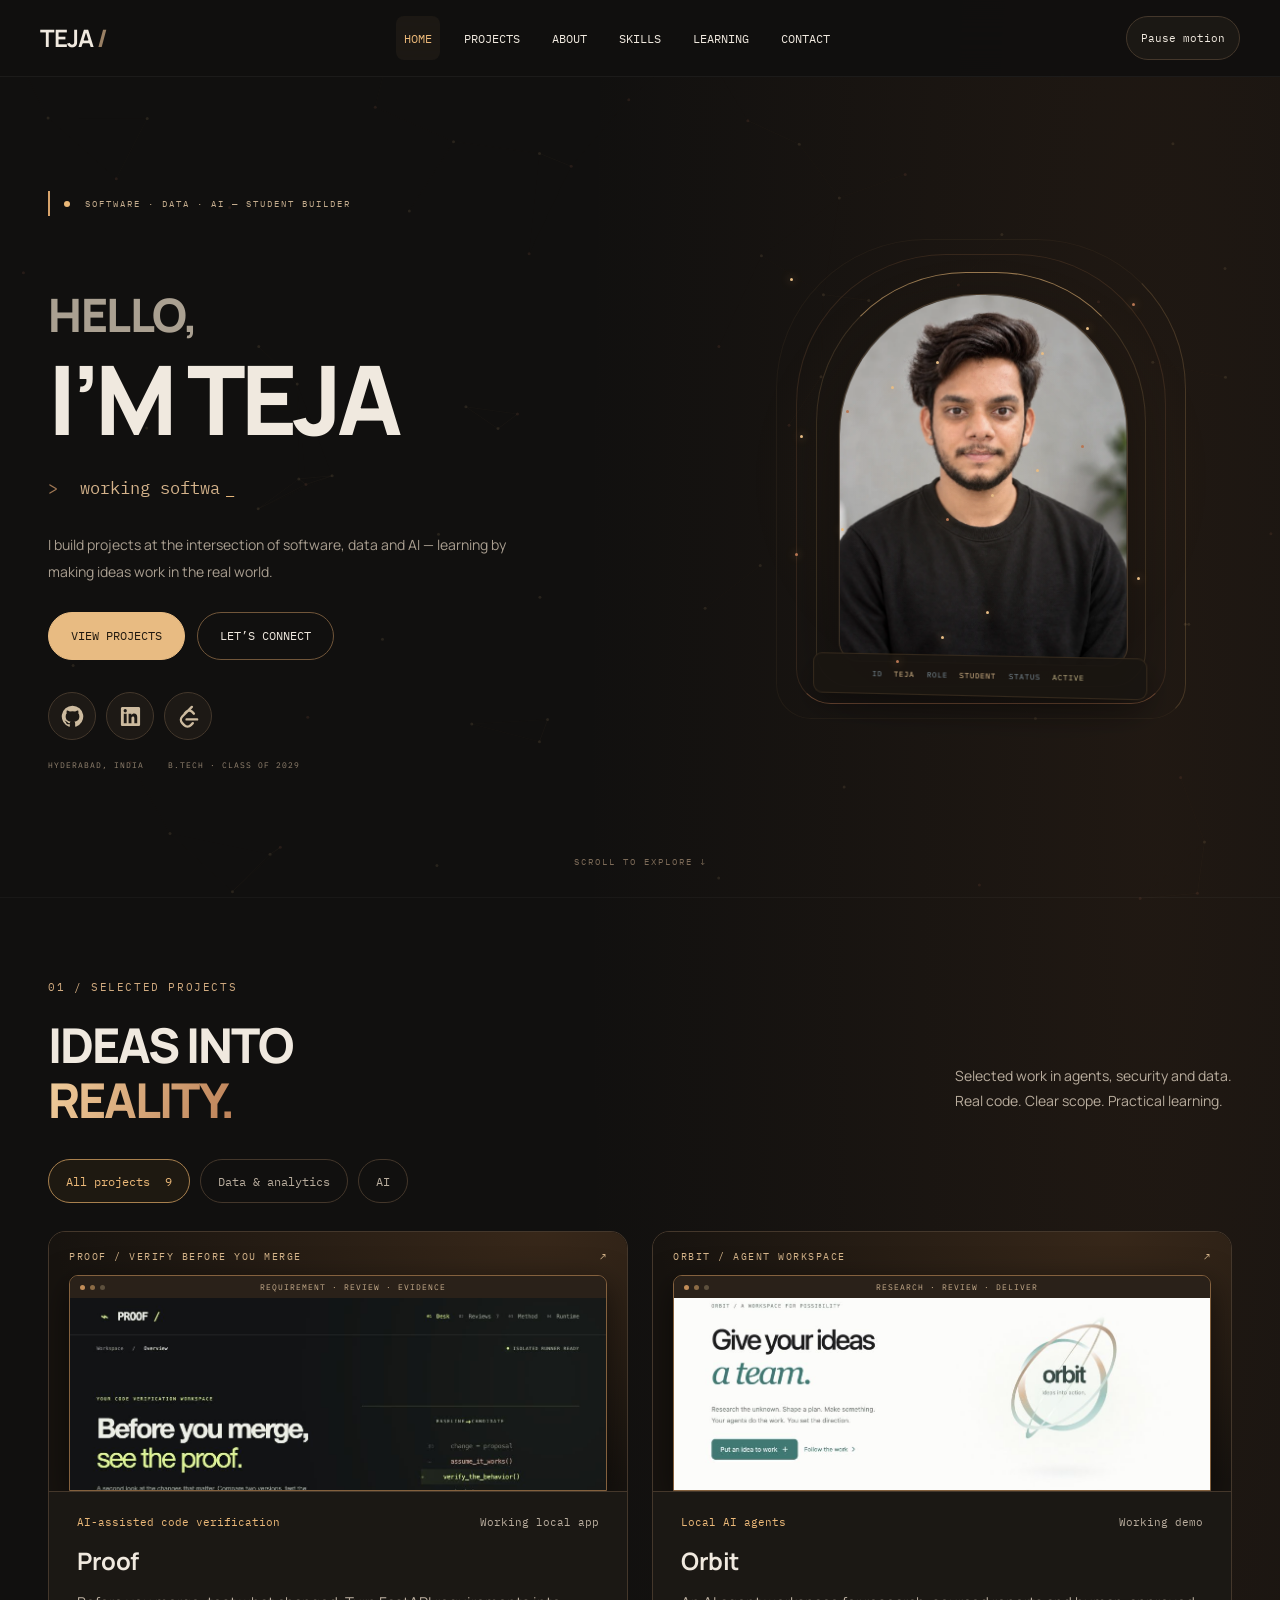
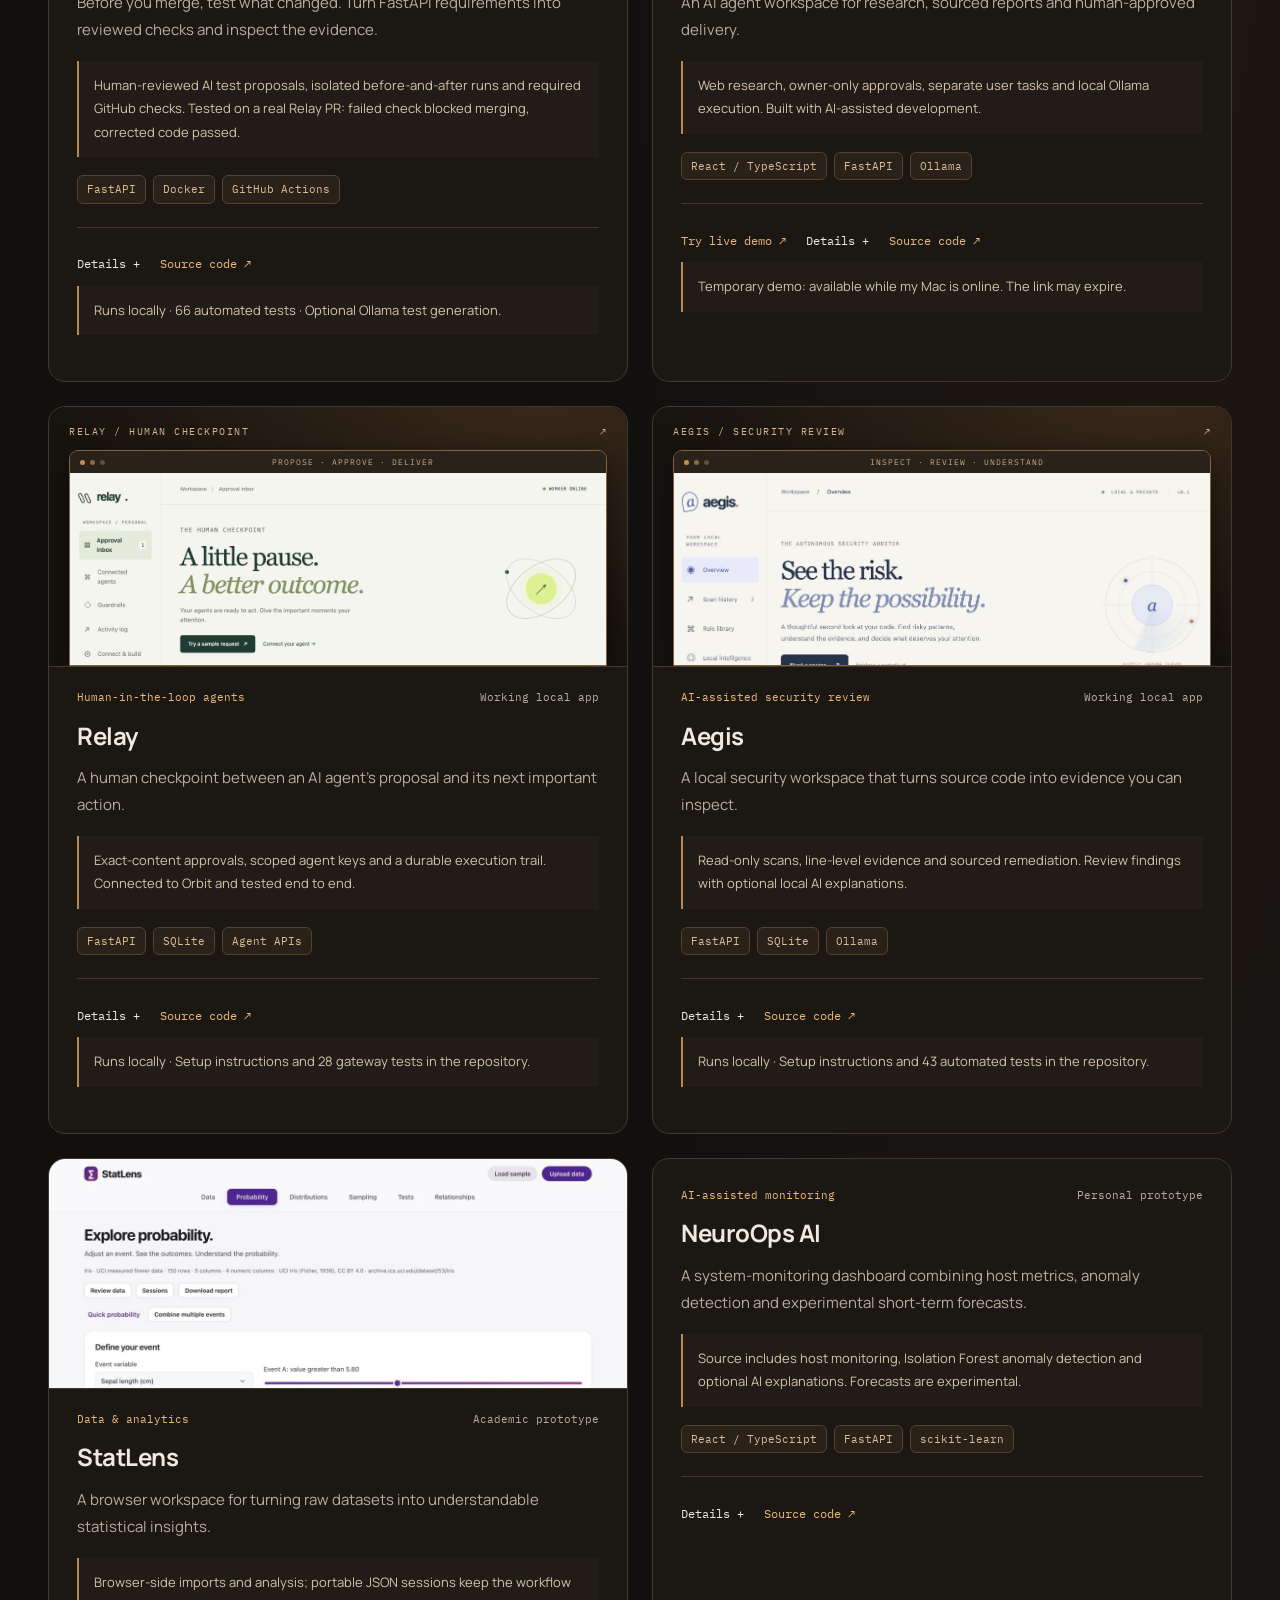
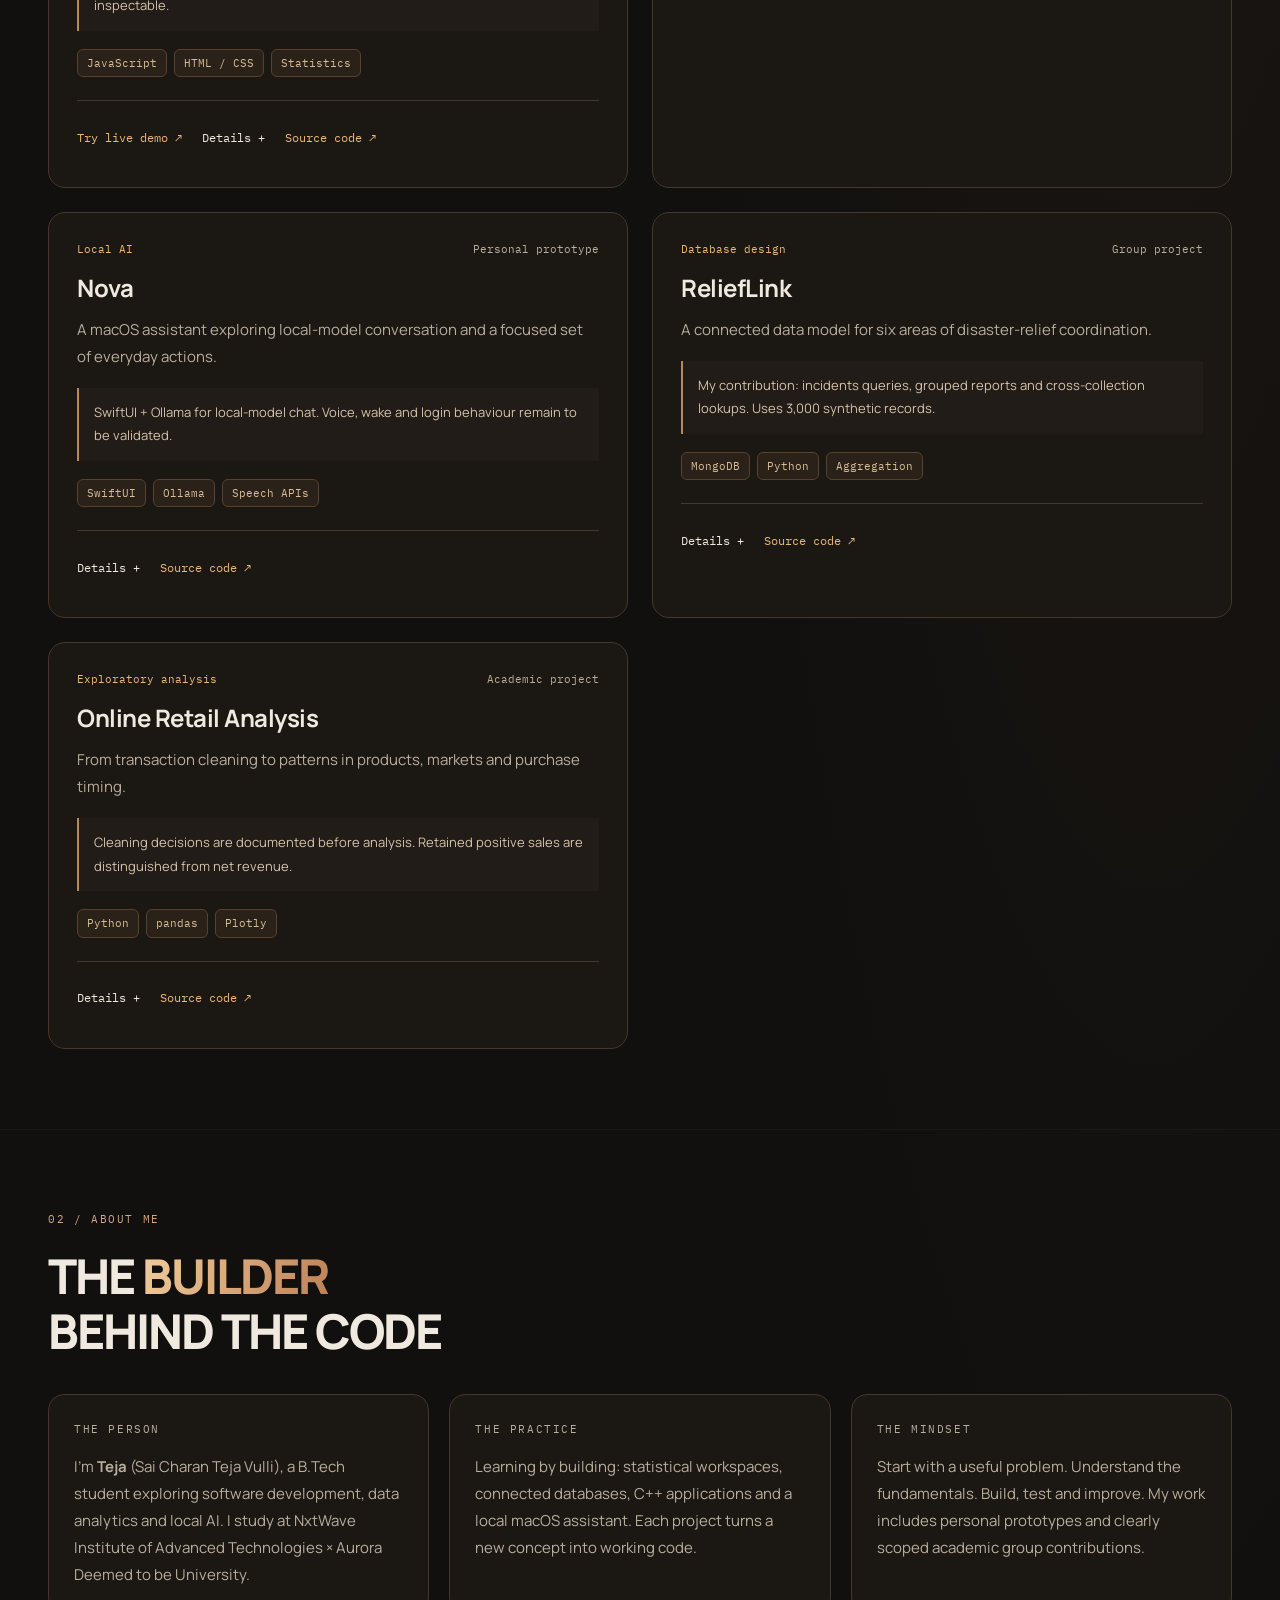
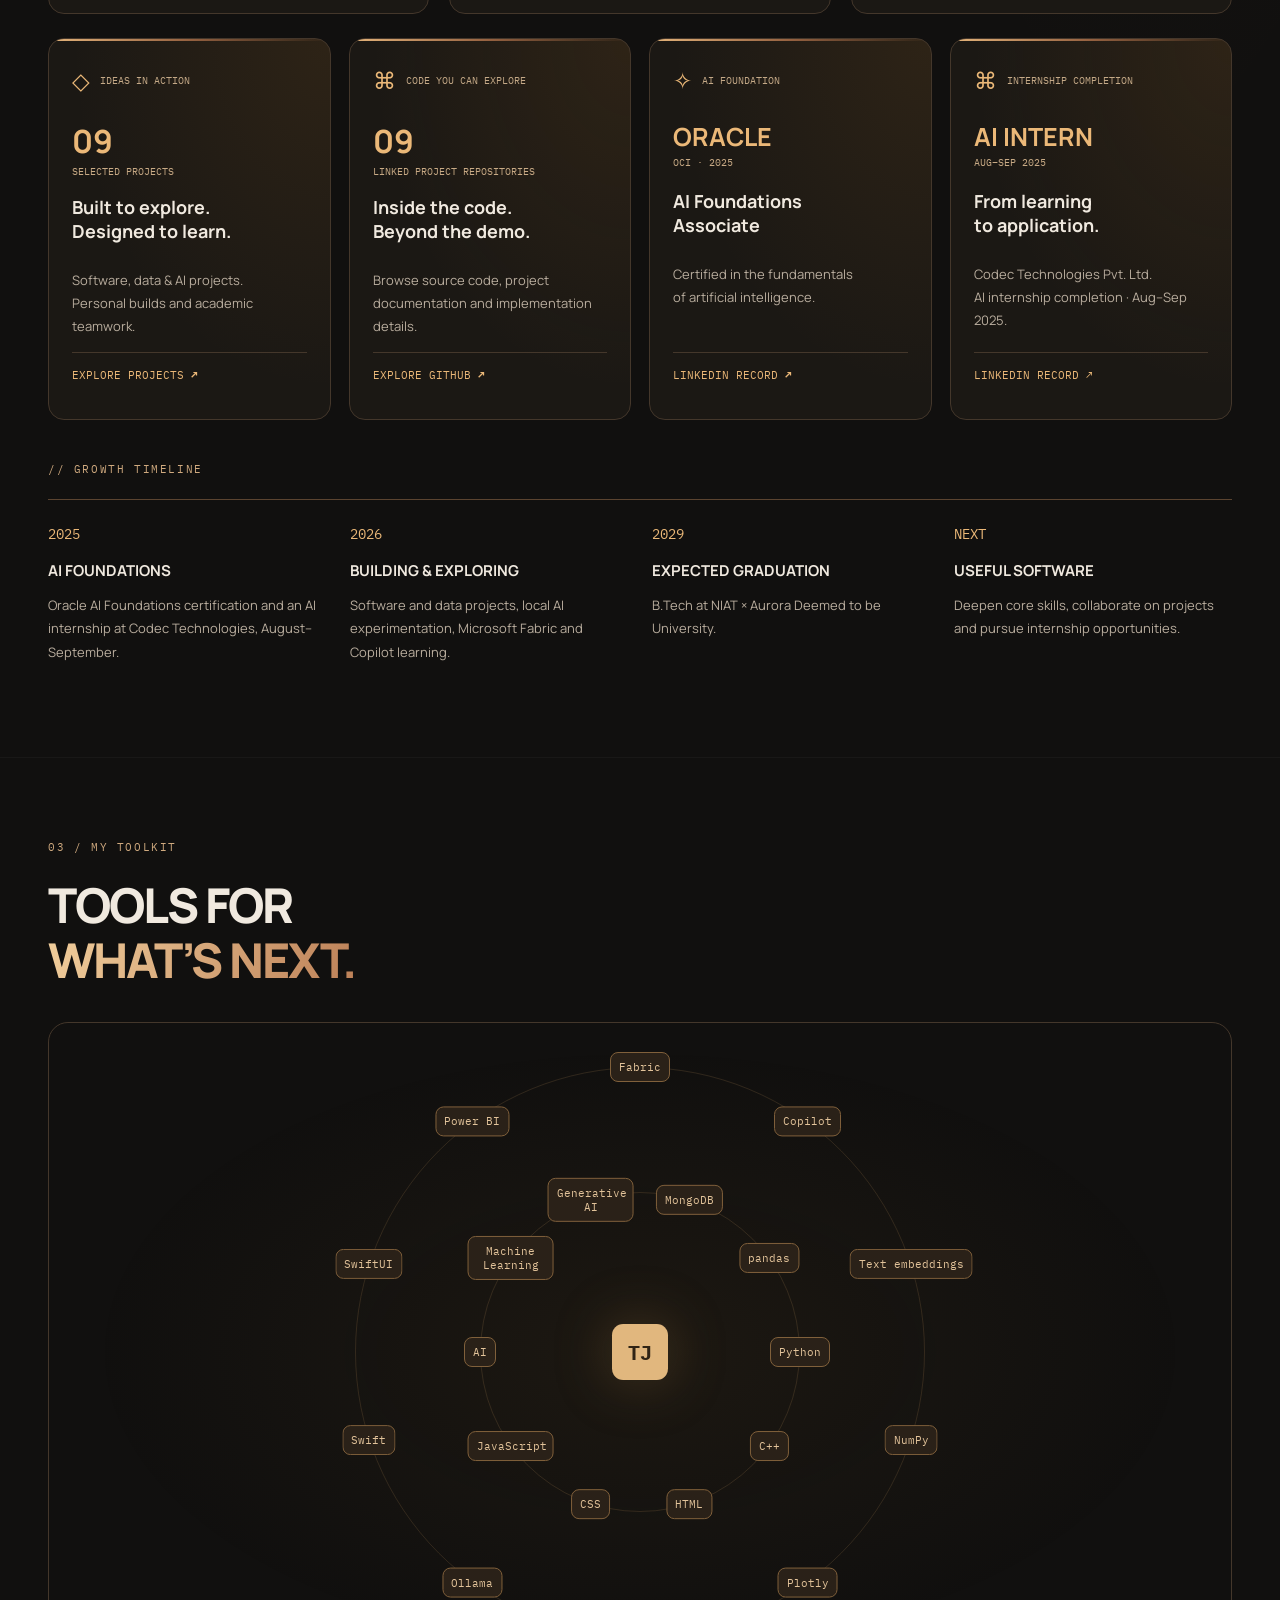
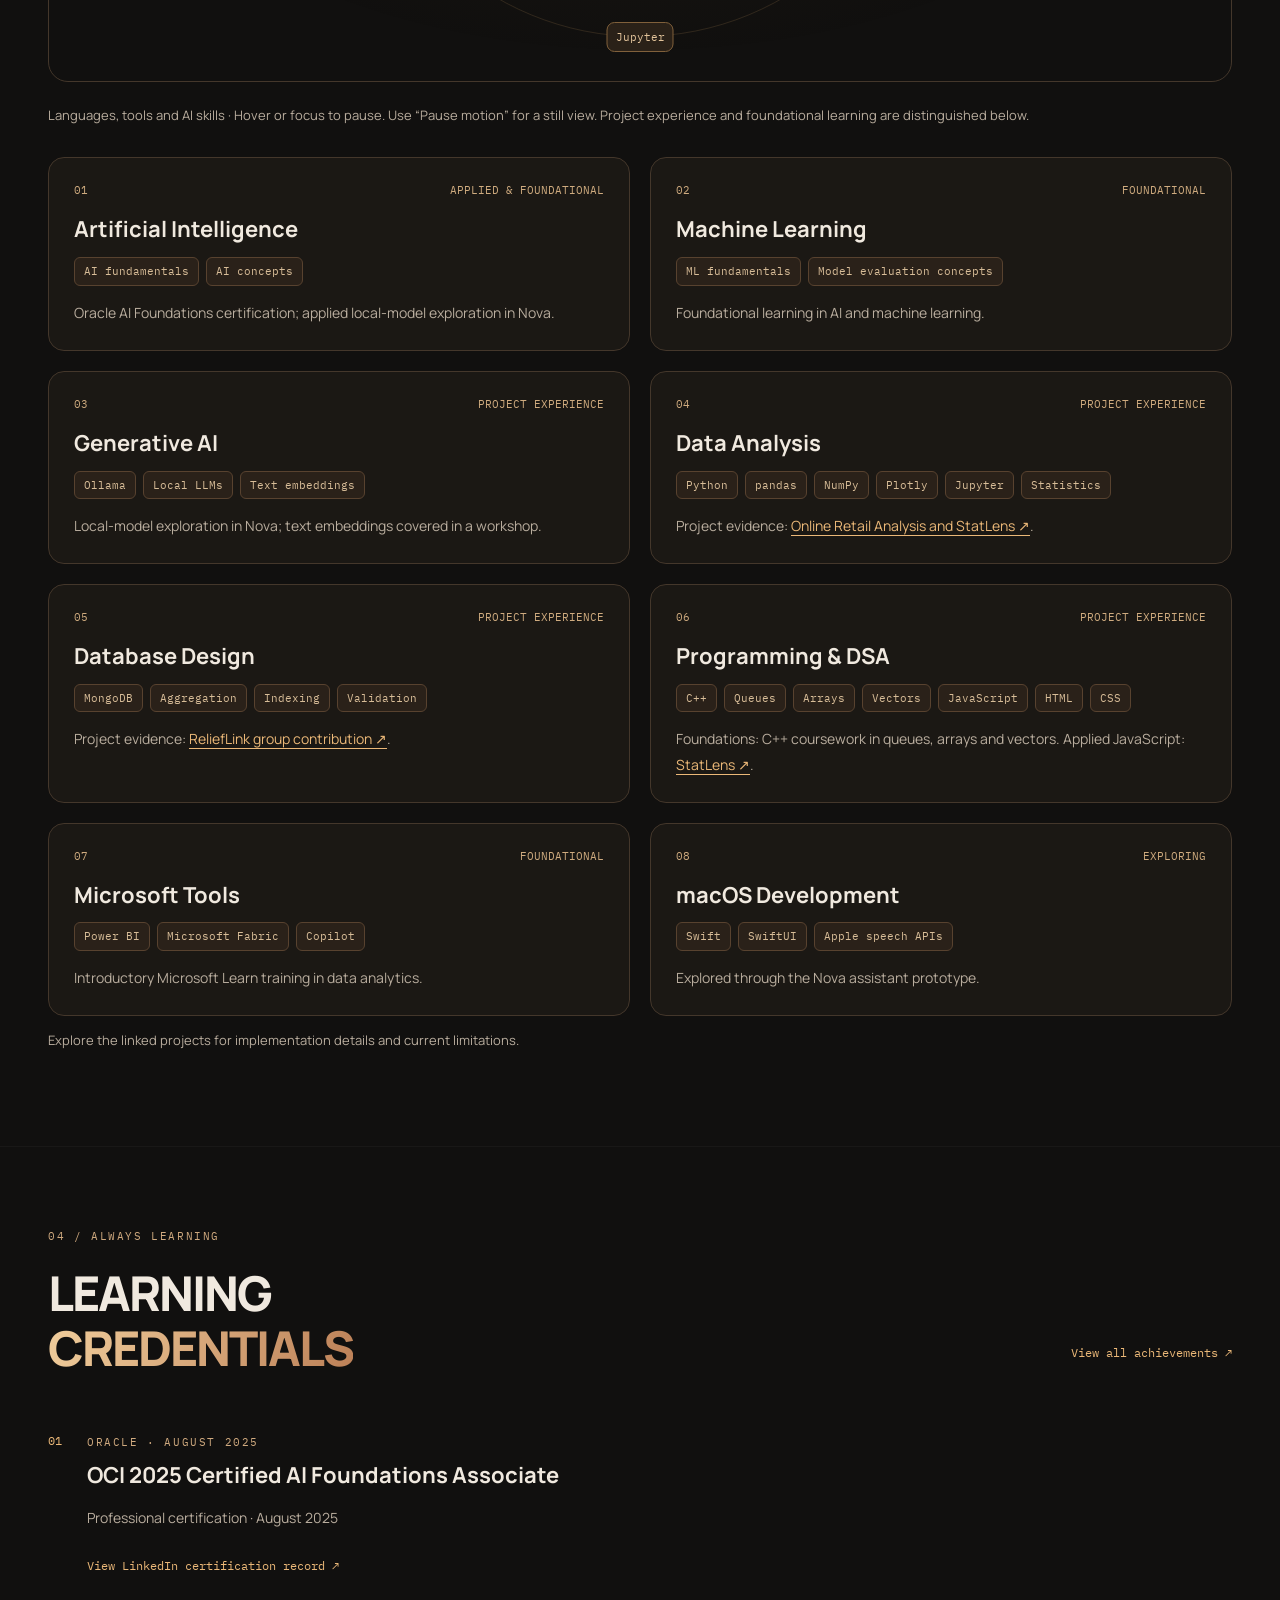
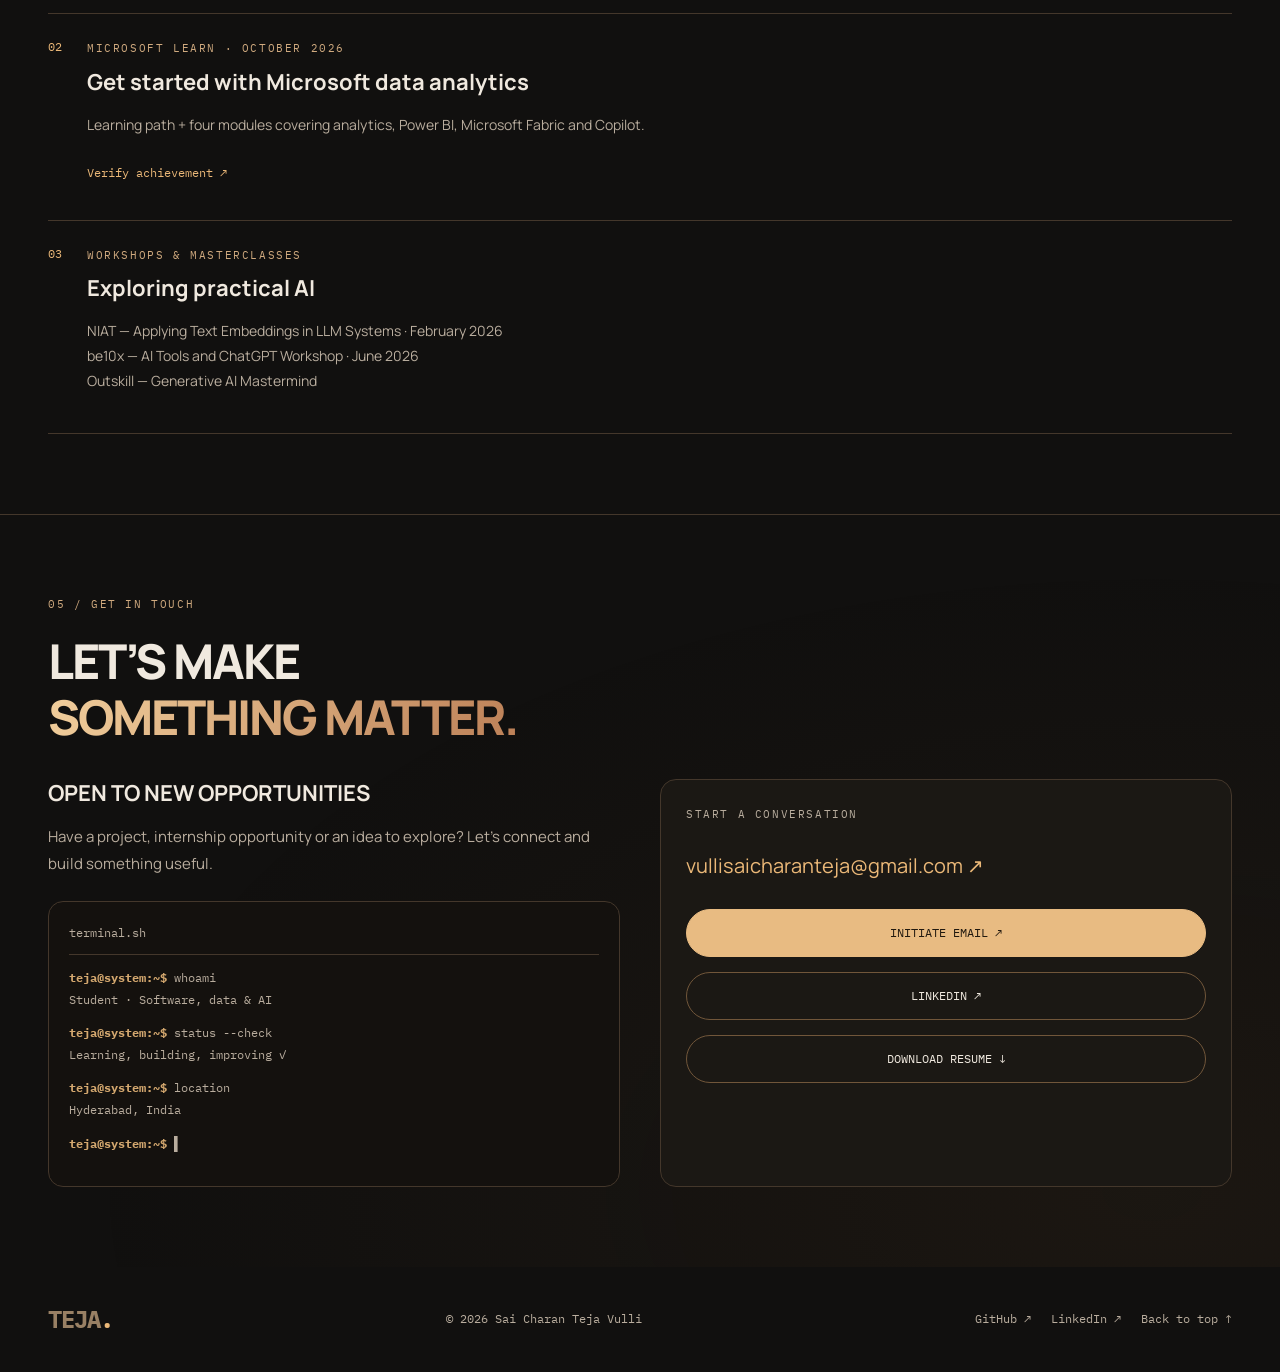
==== commit ffecf932: "Feature Proof with dashboard screenshot and repository link" ====
--- a/index.html
+++ b/index.html
@@ -1,9 +1,9 @@
-<!doctype html><html lang="en"><head><meta charset="utf-8"><meta name="viewport" content="width=device-width,initial-scale=1"><meta name="description" content="Sai Charan Teja Vulli — B.Tech student exploring software, data and local AI. Explore eight selected projects in AI, software and data."><title>Teja • Developer Portfolio</title><link rel="icon" href="favicon.svg" type="image/svg+xml"><link rel="stylesheet" href="style.css?v=relay-20261015"><link rel="canonical" href="https://saicharanteja-vulli.github.io/"><meta property="og:type" content="website"><meta property="og:title" content="Teja — Software & Data Portfolio"><meta property="og:description" content="Explore my Python data tools, C++ applications and local AI prototypes. Source code, a working demo and clear project contributions."><meta property="og:url" content="https://saicharanteja-vulli.github.io/"><meta property="og:image" content="https://saicharanteja-vulli.github.io/portrait-previous.webp"><meta name="twitter:card" content="summary"><meta name="theme-color" content="#11100f"></head><body>
+<!doctype html><html lang="en"><head><meta charset="utf-8"><meta name="viewport" content="width=device-width,initial-scale=1"><meta name="description" content="Sai Charan Teja Vulli — B.Tech student exploring software, data and local AI. Explore nine selected projects in AI, software and data."><title>Teja • Developer Portfolio</title><link rel="icon" href="favicon.svg" type="image/svg+xml"><link rel="stylesheet" href="style.css?v=relay-20261015"><link rel="canonical" href="https://saicharanteja-vulli.github.io/"><meta property="og:type" content="website"><meta property="og:title" content="Teja — Software & Data Portfolio"><meta property="og:description" content="Explore my Python data tools, C++ applications and local AI prototypes. Source code, a working demo and clear project contributions."><meta property="og:url" content="https://saicharanteja-vulli.github.io/"><meta property="og:image" content="https://saicharanteja-vulli.github.io/portrait-previous.webp"><meta name="twitter:card" content="summary"><meta name="theme-color" content="#11100f"></head><body>
 <a class="skip" href="#main">Skip to content</a><div class="reading-progress"></div><canvas id="network" aria-hidden="true"></canvas><div class="particles" aria-hidden="true"></div><header><a class="brand" href="#home" aria-label="Teja home"><b>TEJA</b> /</a><nav aria-label="Main navigation"><a href="#home">HOME</a><a href="#work">PROJECTS</a><a href="#about">ABOUT</a><a href="#skills">SKILLS</a><a href="#learning">LEARNING</a><a href="#contact">CONTACT</a></nav><button class="motion-toggle" id="motion-toggle" aria-pressed="false">Pause motion</button></header><main id="main"><section class="hero wrap" id="home"><div class="hero-copy"><p class="eyebrow"><span class="dot"></span> SOFTWARE · DATA · AI — STUDENT BUILDER</p><h1><span class="hello">HELLO,</span><br><span id="hero-name" tabindex="0" aria-label="I’m Teja"><span aria-hidden="true">I’M TEJA</span></span></h1><p class="hero-sub"><span class="prompt">&gt;</span> <span id="rotating">working software.</span></p><p class="intro">I build projects at the intersection of software, data and AI — learning by making ideas work in the real world.</p><div class="actions"><a class="button primary" href="#work">VIEW PROJECTS</a><a class="button" href="#contact">LET’S CONNECT</a></div><div class="socials"><a href="https://github.com/saicharanteja-vulli" target="_blank" rel="noopener noreferrer" aria-label="GitHub" title="GitHub"><svg viewBox="0 0 24 24" aria-hidden="true"><path fill="currentColor" d="M12 .8a11.2 11.2 0 0 0-3.54 21.83c.56.1.77-.24.77-.54v-2.1c-3.13.68-3.79-1.33-3.79-1.33-.51-1.3-1.25-1.65-1.25-1.65-1.02-.7.08-.69.08-.69 1.13.08 1.72 1.16 1.72 1.16 1 .1 1.56 2.26 3.29 1.2.1-.72.39-1.21.71-1.49-2.5-.28-5.13-1.25-5.13-5.55 0-1.23.44-2.23 1.16-3.02-.12-.28-.5-1.43.11-2.98 0 0 .95-.3 3.08 1.15a10.7 10.7 0 0 1 5.6 0c2.13-1.44 3.07-1.15 3.07-1.15.62 1.55.24 2.7.12 2.98.72.79 1.15 1.79 1.15 3.02 0 4.31-2.63 5.26-5.14 5.54.4.35.76 1.03.76 2.08v2.84c0 .3.2.65.77.54A11.2 11.2 0 0 0 12 .8Z"/></svg></a><a href="https://www.linkedin.com/in/sai-charan-teja-profile/" target="_blank" rel="noopener noreferrer" aria-label="LinkedIn" title="LinkedIn"><svg viewBox="0 0 24 24" aria-hidden="true"><path fill="currentColor" d="M20.5 2h-17C2.67 2 2 2.67 2 3.5v17c0 .83.67 1.5 1.5 1.5h17c.83 0 1.5-.67 1.5-1.5v-17c0-.83-.67-1.5-1.5-1.5ZM8 19H5V9h3v10ZM6.5 7.7a1.7 1.7 0 1 1 0-3.4 1.7 1.7 0 0 1 0 3.4ZM19 19h-3v-5.1c0-1.3-.5-2-1.5-2-1.1 0-1.5.8-1.5 2V19h-3V9h2.9v1.4c.7-1 1.6-1.6 2.9-1.6 2.1 0 3.2 1.3 3.2 3.8V19Z"/></svg></a><a href="https://leetcode.com/u/saicharantejvulli/" target="_blank" rel="noopener noreferrer" aria-label="LeetCode" title="LeetCode"><svg viewBox="0 0 24 24" aria-hidden="true"><path d="m15.5 2-10 10a5 5 0 0 0 0 7l2 2a5 5 0 0 0 7 0l2-2M8 9l2-2a4 4 0 0 1 5.6 0l2 2M10 15h11" fill="none" stroke="currentColor" stroke-width="2.5" stroke-linecap="round" stroke-linejoin="round"/></svg></a></div><div class="hero-foot"><span>HYDERABAD, INDIA</span><span>B.TECH · CLASS OF 2029</span></div></div><div class="portrait-stage"><div class="orbit orbit-one"></div><div class="orbit orbit-two"></div><div class="orbit orbit-three"></div><span class="cross c1">+</span><span class="cross c2">+</span><div class="portrait"><img src="portrait-previous.webp" width="720" height="900" fetchpriority="high" alt="Sai Charan Teja Vulli"><div class="portrait-label"><span>ID <b>TEJA</b></span><span>ROLE <b>STUDENT</b></span><span>STATUS <b>ACTIVE</b></span></div></div><div class="floating-code"><span class="muted">// my approach</span><br><span class="accent">learn</span>();<br><span class="accent">build</span>();<br><span class="accent">improve</span>();</div></div><div class="hero-bottom"><span>01 / THE INTRODUCTION</span><a href="#work">SCROLL TO EXPLORE ↓</a></div></section>
-<section class="wrap section" id="work"><div class="section-top"><div><p class="eyebrow">01 / SELECTED PROJECTS</p><h2>IDEAS INTO<br><span class="gradient">REALITY.</span></h2></div><p>Selected work in agents, security and data.<br>Real code. Clear scope. Practical learning.</p></div><div class="filters" role="group" aria-label="Filter projects"><button class="active" aria-pressed="true" data-filter="all">All projects <span>8</span></button><button aria-pressed="false" data-filter="data">Data & analytics</button><button aria-pressed="false" data-filter="ai">AI</button></div><p id="results" class="sr-only" aria-live="polite">Showing 8 projects</p><div id="projects" class="project-grid"><article class="project" data-category="ai"><div class="visual orbit-project-preview" style="height:260px;padding:18px 20px 0;background:radial-gradient(ellipse at 80% 0%,#68462966,transparent 70%),#17130f;display:flex;flex-direction:column"><div style="display:flex;align-items:center;justify-content:space-between;margin-bottom:12px;font:10px var(--mono);letter-spacing:1.5px;color:#d8b78c"><span>ORBIT / AGENT WORKSPACE</span><span aria-hidden="true">↗</span></div><div style="border:1px solid #84613e;border-radius:9px 9px 0 0;overflow:hidden;box-shadow:0 10px 32px #0008;flex:1;min-height:0"><div aria-hidden="true" style="height:22px;background:#2a2119;display:flex;align-items:center;gap:5px;padding:0 10px"><i style="width:5px;height:5px;border-radius:50%;background:#c28d58"></i><i style="width:5px;height:5px;border-radius:50%;background:#8c6b45"></i><i style="width:5px;height:5px;border-radius:50%;background:#5d503d"></i><span style="margin:auto;font:8px var(--mono);letter-spacing:1px;color:#c8ae8d">RESEARCH · REVIEW · DELIVER</span></div><img src="[data-uri]" alt="Orbit's actual homepage showing Give your ideas a team and the orbit-ring logo" width="1093" height="827" loading="lazy" style="display:block;width:100%;height:auto;object-fit:contain;object-position:top"></div></div><div class="project-body"><div class="project-top"><span>Local AI agents</span><em>Working demo</em></div><h3>Orbit</h3><p>An AI agent workspace for research, sourced reports and human-approved delivery.</p><p class="evidence">Web research, owner-only approvals, separate user tasks and local Ollama execution. Built with AI-assisted development.</p><div class="tags"><span>React / TypeScript</span><span>FastAPI</span><span>Ollama</span></div><div class="project-links"><a href="https://lenders-struck-essays-honest.trycloudflare.com" target="_blank" rel="noopener noreferrer">Try live demo ↗</a><button data-project="0" aria-label="Read about Orbit">Details +</button><a href="https://github.com/saicharanteja-vulli/orbit-agent-control-center" target="_blank" rel="noopener noreferrer">Source code ↗</a></div><p class="evidence">Temporary demo: available while my Mac is online. The link may expire.</p></div></article><article class="project" data-category="ai" id="relay-project"><div class="visual relay-project-preview"><div class="relay-preview-heading"><span>RELAY / HUMAN CHECKPOINT</span><span aria-hidden="true">↗</span></div><div class="relay-preview-window"><div class="relay-preview-bar" aria-hidden="true"><i></i><i></i><i></i><span>PROPOSE · APPROVE · DELIVER</span></div><img src="relay-preview.png" alt="Real Relay approval inbox showing a pending file request, delivered actions and review controls using demonstration data" width="1280" height="720" loading="lazy"></div></div><div class="project-body"><div class="project-top"><span>Human-in-the-loop agents</span><em>Working local app</em></div><h3>Relay</h3><p>A human checkpoint between an AI agent’s proposal and its next important action.</p><p class="evidence">Exact-content approvals, scoped agent keys and a durable execution trail. Connected to Orbit and tested end to end.</p><div class="tags"><span>FastAPI</span><span>SQLite</span><span>Agent APIs</span></div><div class="project-links"><button data-project="1" aria-label="Read about Relay">Details +</button><a href="https://github.com/saicharanteja-vulli/relay-agent-gateway" target="_blank" rel="noopener noreferrer">Source code ↗</a></div><p class="evidence">Runs locally · Setup instructions and 28 gateway tests in the repository.</p></div></article><article class="project" data-category="ai" id="aegis-project"><div class="visual relay-project-preview"><div class="relay-preview-heading"><span>AEGIS / SECURITY REVIEW</span><span aria-hidden="true">↗</span></div><div class="relay-preview-window"><div class="relay-preview-bar" aria-hidden="true"><i></i><i></i><i></i><span>INSPECT · REVIEW · UNDERSTAND</span></div><img src="aegis-preview.png" alt="Real Aegis dashboard with its animated radar, scan history and review controls using sample data" width="1093" height="827" loading="lazy"></div></div><div class="project-body"><div class="project-top"><span>AI-assisted security review</span><em>Working local app</em></div><h3>Aegis</h3><p>A local security workspace that turns source code into evidence you can inspect.</p><p class="evidence">Read-only scans, line-level evidence and sourced remediation. Review findings with optional local AI explanations.</p><div class="tags"><span>FastAPI</span><span>SQLite</span><span>Ollama</span></div><div class="project-links"><button data-project="2" aria-label="Read about Aegis">Details +</button><a href="https://github.com/saicharanteja-vulli/aegis-security-auditor" target="_blank" rel="noopener noreferrer">Source code ↗</a></div><p class="evidence">Runs locally · Setup instructions and 43 automated tests in the repository.</p></div></article><article class="project" data-category="data"><div class="visual"><img src="statlens-preview.webp" alt="Actual StatLens interface showing the Iris sample dataset" width="1200" height="650" loading="lazy"></div><div class="project-body"><div class="project-top"><span>Data &amp; analytics</span><em>Academic prototype</em></div><h3>StatLens</h3><p>A browser workspace for turning raw datasets into understandable statistical insights.</p><p class="evidence">Browser-side imports and analysis; portable JSON sessions keep the workflow inspectable.</p><div class="tags"><span>JavaScript</span><span>HTML / CSS</span><span>Statistics</span></div><div class="project-links"><a href="statlens.html" target="_blank" rel="noopener noreferrer">Try live demo ↗</a><button data-project="3" aria-label="Read about StatLens">Details +</button><a href="https://github.com/saicharanteja-vulli/statlens" target="_blank" rel="noopener noreferrer">Source code ↗</a></div></div></article><article class="project" data-category="ai"><div class="project-body"><div class="project-top"><span>AI-assisted monitoring</span><em>Personal prototype</em></div><h3>NeuroOps AI</h3><p>A system-monitoring dashboard combining host metrics, anomaly detection and experimental short-term forecasts.</p><p class="evidence">Source includes host monitoring, Isolation Forest anomaly detection and optional AI explanations. Forecasts are experimental.</p><div class="tags"><span>React / TypeScript</span><span>FastAPI</span><span>scikit-learn</span></div><div class="project-links"><button data-project="4" aria-label="Read about NeuroOps AI">Details +</button><a href="https://github.com/saicharanteja-vulli/NeuroOPS-AI" target="_blank" rel="noopener noreferrer">Source code ↗</a></div></div></article><article class="project" data-category="ai"><div class="project-body"><div class="project-top"><span>Local AI</span><em>Personal prototype</em></div><h3>Nova</h3><p>A macOS assistant exploring local-model conversation and a focused set of everyday actions.</p><p class="evidence">SwiftUI + Ollama for local-model chat. Voice, wake and login behaviour remain to be validated.</p><div class="tags"><span>SwiftUI</span><span>Ollama</span><span>Speech APIs</span></div><div class="project-links"><button data-project="5" aria-label="Read about Nova">Details +</button><a href="https://github.com/saicharanteja-vulli/nova-mac-assistant" target="_blank" rel="noopener noreferrer">Source code ↗</a></div></div></article><article class="project" data-category="data"><div class="project-body"><div class="project-top"><span>Database design</span><em>Group project</em></div><h3>ReliefLink</h3><p>A connected data model for six areas of disaster-relief coordination.</p><p class="evidence">My contribution: incidents queries, grouped reports and cross-collection lookups. Uses 3,000 synthetic records.</p><div class="tags"><span>MongoDB</span><span>Python</span><span>Aggregation</span></div><div class="project-links"><button data-project="6" aria-label="Read about ReliefLink">Details +</button><a href="https://github.com/saicharanteja-vulli/relieflink" target="_blank" rel="noopener noreferrer">Source code ↗</a></div></div></article><article class="project" data-category="data"><div class="project-body"><div class="project-top"><span>Exploratory analysis</span><em>Academic project</em></div><h3>Online Retail Analysis</h3><p>From transaction cleaning to patterns in products, markets and purchase timing.</p><p class="evidence">Cleaning decisions are documented before analysis. Retained positive sales are distinguished from net revenue.</p><div class="tags"><span>Python</span><span>pandas</span><span>Plotly</span></div><div class="project-links"><button data-project="7" aria-label="Read about Online Retail Analysis">Details +</button><a href="https://github.com/saicharanteja-vulli/online-retail-analysis" target="_blank" rel="noopener noreferrer">Source code ↗</a></div></div></article></div></section><section class="wrap section" id="about"><p class="eyebrow">02 / ABOUT ME</p><h2>THE <span class="gradient">BUILDER</span><br>BEHIND THE CODE</h2><div class="identity-grid"><div class="identity-logs"><article class="system-panel"><p class="eyebrow">THE PERSON</p><p>I'm <b>Teja</b> (Sai Charan Teja Vulli), a B.Tech student exploring software development, data analytics and local AI. I study at NxtWave Institute of Advanced Technologies × Aurora Deemed to be University.</p></article><article class="system-panel"><p class="eyebrow">THE PRACTICE</p><p>Learning by building: statistical workspaces, connected databases, C++ applications and a local macOS assistant. Each project turns a new concept into working code.</p></article><article class="system-panel"><p class="eyebrow">THE MINDSET</p><p>Start with a useful problem. Understand the fundamentals. Build, test and improve. My work includes personal prototypes and clearly scoped academic group contributions.</p></article></div><div class="identity-stats"><article class="achievement-card projects-card"><div class="achievement-top"><span class="achievement-icon" aria-hidden="true">◇</span><span>IDEAS IN ACTION</span></div><div class="achievement-brand"><strong>08</strong><span>SELECTED PROJECTS</span></div><h3>Built to explore.<br>Designed to learn.</h3><p>Software, data & AI projects.<br>Personal builds and academic teamwork.</p><a href="#work">EXPLORE PROJECTS <b>↗</b></a></article><article class="achievement-card repositories-card"><div class="achievement-top"><span class="achievement-icon" aria-hidden="true">⌘</span><span>CODE YOU CAN EXPLORE</span></div><div class="achievement-brand"><strong>08</strong><span>LINKED PROJECT REPOSITORIES</span></div><h3>Inside the code.<br>Beyond the demo.</h3><p>Browse source code, project<br>documentation and implementation details.</p><a href="https://github.com/saicharanteja-vulli" target="_blank" rel="noopener noreferrer">EXPLORE GITHUB <b>↗</b></a></article><article class="achievement-card certification-card"><div class="achievement-top"><span class="achievement-icon" aria-hidden="true">✧</span><span>AI FOUNDATION</span></div><div class="achievement-brand">ORACLE <span>OCI · 2025</span></div><h3>AI Foundations<br>Associate</h3><p>Certified in the fundamentals<br>of artificial intelligence.</p><a href="https://www.linkedin.com/in/sai-charan-teja-profile/details/certifications/" target="_blank" rel="noopener noreferrer">LINKEDIN RECORD <b>↗</b></a></article><article class="achievement-card internship-card"><div class="achievement-top"><span class="achievement-icon" aria-hidden="true">⌘</span><span>INTERNSHIP COMPLETION</span></div><div class="achievement-brand">AI INTERN <span>AUG–SEP 2025</span></div><h3>From learning<br>to application.</h3><p>Codec Technologies Pvt. Ltd.<br>AI internship completion · Aug–Sep 2025.</p><a href="https://www.linkedin.com/in/sai-charan-teja-profile/details/certifications/" target="_blank" rel="noopener noreferrer">LINKEDIN RECORD ↗</a></article></div></div><p class="eyebrow timeline-label">// GROWTH TIMELINE</p><div class="timeline"><article><span>2025</span><h3>AI FOUNDATIONS</h3><p>Oracle AI Foundations certification and an AI internship at Codec Technologies, August–September.</p></article><article><span>2026</span><h3>BUILDING & EXPLORING</h3><p>Software and data projects, local AI experimentation, Microsoft Fabric and Copilot learning.</p></article><article><span>2029</span><h3>EXPECTED GRADUATION</h3><p>B.Tech at NIAT × Aurora Deemed to be University.</p></article><article><span>NEXT</span><h3>USEFUL SOFTWARE</h3><p>Deepen core skills, collaborate on projects and pursue internship opportunities.</p></article></div></section><section class="wrap section" id="skills"><p class="eyebrow">03 / MY TOOLKIT</p><h2>TOOLS FOR<br><span class="gradient">WHAT’S NEXT.</span></h2><div class="solar-system tool-universe" tabindex="0" aria-label="Skills and tools orbiting Teja; focus pauses the animation"><div class="sun">TJ</div><div class="tool-ring" style="--ring:0"></div><div class="tool-ring" style="--ring:1"></div><div class="tool-ring" style="--ring:2"></div><div class="tool-ring" style="--ring:3"></div><div class="tool-ring" style="--ring:4"></div><span class="tool-planet" style="--angle:0deg;--distance:160px;--duration:100s;--phase:0s">Python</span><span class="tool-planet" style="--angle:36deg;--distance:160px;--duration:100s;--phase:0s">C++</span><span class="tool-planet" style="--angle:72deg;--distance:160px;--duration:100s;--phase:0s">HTML</span><span class="tool-planet" style="--angle:108deg;--distance:160px;--duration:100s;--phase:0s">CSS</span><span class="tool-planet" style="--angle:144deg;--distance:160px;--duration:100s;--phase:0s">JavaScript</span><span class="tool-planet" style="--angle:180deg;--distance:160px;--duration:100s;--phase:0s">AI</span><span class="tool-planet" style="--angle:216deg;--distance:160px;--duration:100s;--phase:0s">Machine Learning</span><span class="tool-planet" style="--angle:252deg;--distance:160px;--duration:100s;--phase:0s">Generative AI</span><span class="tool-planet" style="--angle:288deg;--distance:160px;--duration:100s;--phase:0s">MongoDB</span><span class="tool-planet" style="--angle:324deg;--distance:160px;--duration:100s;--phase:0s">pandas</span><span class="tool-planet" style="--angle:18deg;--distance:285px;--duration:100s;--phase:0s">NumPy</span><span class="tool-planet" style="--angle:54deg;--distance:285px;--duration:100s;--phase:0s">Plotly</span><span class="tool-planet" style="--angle:90deg;--distance:285px;--duration:100s;--phase:0s">Jupyter</span><span class="tool-planet" style="--angle:126deg;--distance:285px;--duration:100s;--phase:0s">Ollama</span><span class="tool-planet" style="--angle:162deg;--distance:285px;--duration:100s;--phase:0s">Swift</span><span class="tool-planet" style="--angle:198deg;--distance:285px;--duration:100s;--phase:0s">SwiftUI</span><span class="tool-planet" style="--angle:234deg;--distance:285px;--duration:100s;--phase:0s">Power BI</span><span class="tool-planet" style="--angle:270deg;--distance:285px;--duration:100s;--phase:0s">Fabric</span><span class="tool-planet" style="--angle:306deg;--distance:285px;--duration:100s;--phase:0s">Copilot</span><span class="tool-planet" style="--angle:342deg;--distance:285px;--duration:100s;--phase:0s">Text embeddings</span></div><p class="skills-note">Languages, tools and AI skills · Hover or focus to pause. Use “Pause motion” for a still view. Project experience and foundational learning are distinguished below.</p><div class="skill-groups"><article class="skill-group"><div class="skill-group-top"><span>01</span><span>APPLIED & FOUNDATIONAL</span></div><h3>Artificial Intelligence</h3><div class="skill-tags"><span>AI fundamentals</span><span>AI concepts</span></div><p>Oracle AI Foundations certification; applied local-model exploration in Nova.</p></article><article class="skill-group"><div class="skill-group-top"><span>02</span><span>FOUNDATIONAL</span></div><h3>Machine Learning</h3><div class="skill-tags"><span>ML fundamentals</span><span>Model evaluation concepts</span></div><p>Foundational learning in AI and machine learning.</p></article><article class="skill-group"><div class="skill-group-top"><span>03</span><span>PROJECT EXPERIENCE</span></div><h3>Generative AI</h3><div class="skill-tags"><span>Ollama</span><span>Local LLMs</span><span>Text embeddings</span></div><p>Local-model exploration in Nova; text embeddings covered in a workshop.</p></article><article class="skill-group"><div class="skill-group-top"><span>04</span><span>PROJECT EXPERIENCE</span></div><h3>Data Analysis</h3><div class="skill-tags"><span>Python</span><span>pandas</span><span>NumPy</span><span>Plotly</span><span>Jupyter</span><span>Statistics</span></div><p>Project evidence: <a href="#work">Online Retail Analysis and StatLens ↗</a>.</p></article><article class="skill-group"><div class="skill-group-top"><span>05</span><span>PROJECT EXPERIENCE</span></div><h3>Database Design</h3><div class="skill-tags"><span>MongoDB</span><span>Aggregation</span><span>Indexing</span><span>Validation</span></div><p>Project evidence: <a href="#work">ReliefLink group contribution ↗</a>.</p></article><article class="skill-group"><div class="skill-group-top"><span>06</span><span>PROJECT EXPERIENCE</span></div><h3>Programming & DSA</h3><div class="skill-tags"><span>C++</span><span>Queues</span><span>Arrays</span><span>Vectors</span><span>JavaScript</span><span>HTML</span><span>CSS</span></div><p>Foundations: C++ coursework in queues, arrays and vectors. Applied JavaScript: <a href="#work">StatLens ↗</a>.</p></article><article class="skill-group"><div class="skill-group-top"><span>07</span><span>FOUNDATIONAL</span></div><h3>Microsoft Tools</h3><div class="skill-tags"><span>Power BI</span><span>Microsoft Fabric</span><span>Copilot</span></div><p>Introductory Microsoft Learn training in data analytics.</p></article><article class="skill-group"><div class="skill-group-top"><span>08</span><span>EXPLORING</span></div><h3>macOS Development</h3><div class="skill-tags"><span>Swift</span><span>SwiftUI</span><span>Apple speech APIs</span></div><p>Explored through the Nova assistant prototype.</p></article></div><p class="skills-note">Explore the linked projects for implementation details and current limitations.</p></section>
+<section class="wrap section" id="work"><div class="section-top"><div><p class="eyebrow">01 / SELECTED PROJECTS</p><h2>IDEAS INTO<br><span class="gradient">REALITY.</span></h2></div><p>Selected work in agents, security and data.<br>Real code. Clear scope. Practical learning.</p></div><div class="filters" role="group" aria-label="Filter projects"><button class="active" aria-pressed="true" data-filter="all">All projects <span>9</span></button><button aria-pressed="false" data-filter="data">Data & analytics</button><button aria-pressed="false" data-filter="ai">AI</button></div><p id="results" class="sr-only" aria-live="polite">Showing 9 projects</p><div id="projects" class="project-grid"><article class="project" data-category="ai" id="proof-project"><div class="visual relay-project-preview"><div class="relay-preview-heading"><span>PROOF / VERIFY BEFORE YOU MERGE</span><span aria-hidden="true">↗</span></div><div class="relay-preview-window"><div class="relay-preview-bar" aria-hidden="true"><i></i><i></i><i></i><span>REQUIREMENT · REVIEW · EVIDENCE</span></div><img src="proof-preview.png" alt="Actual Proof dashboard with a graphite and lime interface, before-and-after code comparison and a passing Relay verification" width="1093" height="827" loading="lazy"></div></div><div class="project-body"><div class="project-top"><span>AI-assisted code verification</span><em>Working local app</em></div><h3>Proof</h3><p>Before you merge, test what changed. Turn FastAPI requirements into reviewed checks and inspect the evidence.</p><p class="evidence">Human-reviewed AI test proposals, isolated before-and-after runs and required GitHub checks. Tested on a real Relay PR: failed check blocked merging, corrected code passed.</p><div class="tags"><span>FastAPI</span><span>Docker</span><span>GitHub Actions</span></div><div class="project-links"><button data-project="8" aria-label="Read about Proof">Details +</button><a href="https://github.com/saicharanteja-vulli/proof-verifier" target="_blank" rel="noopener noreferrer">Source code ↗</a></div><p class="evidence">Runs locally · 66 automated tests · Optional Ollama test generation.</p></div></article><article class="project" data-category="ai"><div class="visual orbit-project-preview" style="height:260px;padding:18px 20px 0;background:radial-gradient(ellipse at 80% 0%,#68462966,transparent 70%),#17130f;display:flex;flex-direction:column"><div style="display:flex;align-items:center;justify-content:space-between;margin-bottom:12px;font:10px var(--mono);letter-spacing:1.5px;color:#d8b78c"><span>ORBIT / AGENT WORKSPACE</span><span aria-hidden="true">↗</span></div><div style="border:1px solid #84613e;border-radius:9px 9px 0 0;overflow:hidden;box-shadow:0 10px 32px #0008;flex:1;min-height:0"><div aria-hidden="true" style="height:22px;background:#2a2119;display:flex;align-items:center;gap:5px;padding:0 10px"><i style="width:5px;height:5px;border-radius:50%;background:#c28d58"></i><i style="width:5px;height:5px;border-radius:50%;background:#8c6b45"></i><i style="width:5px;height:5px;border-radius:50%;background:#5d503d"></i><span style="margin:auto;font:8px var(--mono);letter-spacing:1px;color:#c8ae8d">RESEARCH · REVIEW · DELIVER</span></div><img src="[data-uri]" alt="Orbit's actual homepage showing Give your ideas a team and the orbit-ring logo" width="1093" height="827" loading="lazy" style="display:block;width:100%;height:auto;object-fit:contain;object-position:top"></div></div><div class="project-body"><div class="project-top"><span>Local AI agents</span><em>Working demo</em></div><h3>Orbit</h3><p>An AI agent workspace for research, sourced reports and human-approved delivery.</p><p class="evidence">Web research, owner-only approvals, separate user tasks and local Ollama execution. Built with AI-assisted development.</p><div class="tags"><span>React / TypeScript</span><span>FastAPI</span><span>Ollama</span></div><div class="project-links"><a href="https://lenders-struck-essays-honest.trycloudflare.com" target="_blank" rel="noopener noreferrer">Try live demo ↗</a><button data-project="0" aria-label="Read about Orbit">Details +</button><a href="https://github.com/saicharanteja-vulli/orbit-agent-control-center" target="_blank" rel="noopener noreferrer">Source code ↗</a></div><p class="evidence">Temporary demo: available while my Mac is online. The link may expire.</p></div></article><article class="project" data-category="ai" id="relay-project"><div class="visual relay-project-preview"><div class="relay-preview-heading"><span>RELAY / HUMAN CHECKPOINT</span><span aria-hidden="true">↗</span></div><div class="relay-preview-window"><div class="relay-preview-bar" aria-hidden="true"><i></i><i></i><i></i><span>PROPOSE · APPROVE · DELIVER</span></div><img src="relay-preview.png" alt="Real Relay approval inbox showing a pending file request, delivered actions and review controls using demonstration data" width="1280" height="720" loading="lazy"></div></div><div class="project-body"><div class="project-top"><span>Human-in-the-loop agents</span><em>Working local app</em></div><h3>Relay</h3><p>A human checkpoint between an AI agent’s proposal and its next important action.</p><p class="evidence">Exact-content approvals, scoped agent keys and a durable execution trail. Connected to Orbit and tested end to end.</p><div class="tags"><span>FastAPI</span><span>SQLite</span><span>Agent APIs</span></div><div class="project-links"><button data-project="1" aria-label="Read about Relay">Details +</button><a href="https://github.com/saicharanteja-vulli/relay-agent-gateway" target="_blank" rel="noopener noreferrer">Source code ↗</a></div><p class="evidence">Runs locally · Setup instructions and 28 gateway tests in the repository.</p></div></article><article class="project" data-category="ai" id="aegis-project"><div class="visual relay-project-preview"><div class="relay-preview-heading"><span>AEGIS / SECURITY REVIEW</span><span aria-hidden="true">↗</span></div><div class="relay-preview-window"><div class="relay-preview-bar" aria-hidden="true"><i></i><i></i><i></i><span>INSPECT · REVIEW · UNDERSTAND</span></div><img src="aegis-preview.png" alt="Real Aegis dashboard with its animated radar, scan history and review controls using sample data" width="1093" height="827" loading="lazy"></div></div><div class="project-body"><div class="project-top"><span>AI-assisted security review</span><em>Working local app</em></div><h3>Aegis</h3><p>A local security workspace that turns source code into evidence you can inspect.</p><p class="evidence">Read-only scans, line-level evidence and sourced remediation. Review findings with optional local AI explanations.</p><div class="tags"><span>FastAPI</span><span>SQLite</span><span>Ollama</span></div><div class="project-links"><button data-project="2" aria-label="Read about Aegis">Details +</button><a href="https://github.com/saicharanteja-vulli/aegis-security-auditor" target="_blank" rel="noopener noreferrer">Source code ↗</a></div><p class="evidence">Runs locally · Setup instructions and 43 automated tests in the repository.</p></div></article><article class="project" data-category="data"><div class="visual"><img src="statlens-preview.webp" alt="Actual StatLens interface showing the Iris sample dataset" width="1200" height="650" loading="lazy"></div><div class="project-body"><div class="project-top"><span>Data &amp; analytics</span><em>Academic prototype</em></div><h3>StatLens</h3><p>A browser workspace for turning raw datasets into understandable statistical insights.</p><p class="evidence">Browser-side imports and analysis; portable JSON sessions keep the workflow inspectable.</p><div class="tags"><span>JavaScript</span><span>HTML / CSS</span><span>Statistics</span></div><div class="project-links"><a href="statlens.html" target="_blank" rel="noopener noreferrer">Try live demo ↗</a><button data-project="3" aria-label="Read about StatLens">Details +</button><a href="https://github.com/saicharanteja-vulli/statlens" target="_blank" rel="noopener noreferrer">Source code ↗</a></div></div></article><article class="project" data-category="ai"><div class="project-body"><div class="project-top"><span>AI-assisted monitoring</span><em>Personal prototype</em></div><h3>NeuroOps AI</h3><p>A system-monitoring dashboard combining host metrics, anomaly detection and experimental short-term forecasts.</p><p class="evidence">Source includes host monitoring, Isolation Forest anomaly detection and optional AI explanations. Forecasts are experimental.</p><div class="tags"><span>React / TypeScript</span><span>FastAPI</span><span>scikit-learn</span></div><div class="project-links"><button data-project="4" aria-label="Read about NeuroOps AI">Details +</button><a href="https://github.com/saicharanteja-vulli/NeuroOPS-AI" target="_blank" rel="noopener noreferrer">Source code ↗</a></div></div></article><article class="project" data-category="ai"><div class="project-body"><div class="project-top"><span>Local AI</span><em>Personal prototype</em></div><h3>Nova</h3><p>A macOS assistant exploring local-model conversation and a focused set of everyday actions.</p><p class="evidence">SwiftUI + Ollama for local-model chat. Voice, wake and login behaviour remain to be validated.</p><div class="tags"><span>SwiftUI</span><span>Ollama</span><span>Speech APIs</span></div><div class="project-links"><button data-project="5" aria-label="Read about Nova">Details +</button><a href="https://github.com/saicharanteja-vulli/nova-mac-assistant" target="_blank" rel="noopener noreferrer">Source code ↗</a></div></div></article><article class="project" data-category="data"><div class="project-body"><div class="project-top"><span>Database design</span><em>Group project</em></div><h3>ReliefLink</h3><p>A connected data model for six areas of disaster-relief coordination.</p><p class="evidence">My contribution: incidents queries, grouped reports and cross-collection lookups. Uses 3,000 synthetic records.</p><div class="tags"><span>MongoDB</span><span>Python</span><span>Aggregation</span></div><div class="project-links"><button data-project="6" aria-label="Read about ReliefLink">Details +</button><a href="https://github.com/saicharanteja-vulli/relieflink" target="_blank" rel="noopener noreferrer">Source code ↗</a></div></div></article><article class="project" data-category="data"><div class="project-body"><div class="project-top"><span>Exploratory analysis</span><em>Academic project</em></div><h3>Online Retail Analysis</h3><p>From transaction cleaning to patterns in products, markets and purchase timing.</p><p class="evidence">Cleaning decisions are documented before analysis. Retained positive sales are distinguished from net revenue.</p><div class="tags"><span>Python</span><span>pandas</span><span>Plotly</span></div><div class="project-links"><button data-project="7" aria-label="Read about Online Retail Analysis">Details +</button><a href="https://github.com/saicharanteja-vulli/online-retail-analysis" target="_blank" rel="noopener noreferrer">Source code ↗</a></div></div></article></div></section><section class="wrap section" id="about"><p class="eyebrow">02 / ABOUT ME</p><h2>THE <span class="gradient">BUILDER</span><br>BEHIND THE CODE</h2><div class="identity-grid"><div class="identity-logs"><article class="system-panel"><p class="eyebrow">THE PERSON</p><p>I'm <b>Teja</b> (Sai Charan Teja Vulli), a B.Tech student exploring software development, data analytics and local AI. I study at NxtWave Institute of Advanced Technologies × Aurora Deemed to be University.</p></article><article class="system-panel"><p class="eyebrow">THE PRACTICE</p><p>Learning by building: statistical workspaces, connected databases, C++ applications and a local macOS assistant. Each project turns a new concept into working code.</p></article><article class="system-panel"><p class="eyebrow">THE MINDSET</p><p>Start with a useful problem. Understand the fundamentals. Build, test and improve. My work includes personal prototypes and clearly scoped academic group contributions.</p></article></div><div class="identity-stats"><article class="achievement-card projects-card"><div class="achievement-top"><span class="achievement-icon" aria-hidden="true">◇</span><span>IDEAS IN ACTION</span></div><div class="achievement-brand"><strong>09</strong><span>SELECTED PROJECTS</span></div><h3>Built to explore.<br>Designed to learn.</h3><p>Software, data & AI projects.<br>Personal builds and academic teamwork.</p><a href="#work">EXPLORE PROJECTS <b>↗</b></a></article><article class="achievement-card repositories-card"><div class="achievement-top"><span class="achievement-icon" aria-hidden="true">⌘</span><span>CODE YOU CAN EXPLORE</span></div><div class="achievement-brand"><strong>09</strong><span>LINKED PROJECT REPOSITORIES</span></div><h3>Inside the code.<br>Beyond the demo.</h3><p>Browse source code, project<br>documentation and implementation details.</p><a href="https://github.com/saicharanteja-vulli" target="_blank" rel="noopener noreferrer">EXPLORE GITHUB <b>↗</b></a></article><article class="achievement-card certification-card"><div class="achievement-top"><span class="achievement-icon" aria-hidden="true">✧</span><span>AI FOUNDATION</span></div><div class="achievement-brand">ORACLE <span>OCI · 2025</span></div><h3>AI Foundations<br>Associate</h3><p>Certified in the fundamentals<br>of artificial intelligence.</p><a href="https://www.linkedin.com/in/sai-charan-teja-profile/details/certifications/" target="_blank" rel="noopener noreferrer">LINKEDIN RECORD <b>↗</b></a></article><article class="achievement-card internship-card"><div class="achievement-top"><span class="achievement-icon" aria-hidden="true">⌘</span><span>INTERNSHIP COMPLETION</span></div><div class="achievement-brand">AI INTERN <span>AUG–SEP 2025</span></div><h3>From learning<br>to application.</h3><p>Codec Technologies Pvt. Ltd.<br>AI internship completion · Aug–Sep 2025.</p><a href="https://www.linkedin.com/in/sai-charan-teja-profile/details/certifications/" target="_blank" rel="noopener noreferrer">LINKEDIN RECORD ↗</a></article></div></div><p class="eyebrow timeline-label">// GROWTH TIMELINE</p><div class="timeline"><article><span>2025</span><h3>AI FOUNDATIONS</h3><p>Oracle AI Foundations certification and an AI internship at Codec Technologies, August–September.</p></article><article><span>2026</span><h3>BUILDING & EXPLORING</h3><p>Software and data projects, local AI experimentation, Microsoft Fabric and Copilot learning.</p></article><article><span>2029</span><h3>EXPECTED GRADUATION</h3><p>B.Tech at NIAT × Aurora Deemed to be University.</p></article><article><span>NEXT</span><h3>USEFUL SOFTWARE</h3><p>Deepen core skills, collaborate on projects and pursue internship opportunities.</p></article></div></section><section class="wrap section" id="skills"><p class="eyebrow">03 / MY TOOLKIT</p><h2>TOOLS FOR<br><span class="gradient">WHAT’S NEXT.</span></h2><div class="solar-system tool-universe" tabindex="0" aria-label="Skills and tools orbiting Teja; focus pauses the animation"><div class="sun">TJ</div><div class="tool-ring" style="--ring:0"></div><div class="tool-ring" style="--ring:1"></div><div class="tool-ring" style="--ring:2"></div><div class="tool-ring" style="--ring:3"></div><div class="tool-ring" style="--ring:4"></div><span class="tool-planet" style="--angle:0deg;--distance:160px;--duration:100s;--phase:0s">Python</span><span class="tool-planet" style="--angle:36deg;--distance:160px;--duration:100s;--phase:0s">C++</span><span class="tool-planet" style="--angle:72deg;--distance:160px;--duration:100s;--phase:0s">HTML</span><span class="tool-planet" style="--angle:108deg;--distance:160px;--duration:100s;--phase:0s">CSS</span><span class="tool-planet" style="--angle:144deg;--distance:160px;--duration:100s;--phase:0s">JavaScript</span><span class="tool-planet" style="--angle:180deg;--distance:160px;--duration:100s;--phase:0s">AI</span><span class="tool-planet" style="--angle:216deg;--distance:160px;--duration:100s;--phase:0s">Machine Learning</span><span class="tool-planet" style="--angle:252deg;--distance:160px;--duration:100s;--phase:0s">Generative AI</span><span class="tool-planet" style="--angle:288deg;--distance:160px;--duration:100s;--phase:0s">MongoDB</span><span class="tool-planet" style="--angle:324deg;--distance:160px;--duration:100s;--phase:0s">pandas</span><span class="tool-planet" style="--angle:18deg;--distance:285px;--duration:100s;--phase:0s">NumPy</span><span class="tool-planet" style="--angle:54deg;--distance:285px;--duration:100s;--phase:0s">Plotly</span><span class="tool-planet" style="--angle:90deg;--distance:285px;--duration:100s;--phase:0s">Jupyter</span><span class="tool-planet" style="--angle:126deg;--distance:285px;--duration:100s;--phase:0s">Ollama</span><span class="tool-planet" style="--angle:162deg;--distance:285px;--duration:100s;--phase:0s">Swift</span><span class="tool-planet" style="--angle:198deg;--distance:285px;--duration:100s;--phase:0s">SwiftUI</span><span class="tool-planet" style="--angle:234deg;--distance:285px;--duration:100s;--phase:0s">Power BI</span><span class="tool-planet" style="--angle:270deg;--distance:285px;--duration:100s;--phase:0s">Fabric</span><span class="tool-planet" style="--angle:306deg;--distance:285px;--duration:100s;--phase:0s">Copilot</span><span class="tool-planet" style="--angle:342deg;--distance:285px;--duration:100s;--phase:0s">Text embeddings</span></div><p class="skills-note">Languages, tools and AI skills · Hover or focus to pause. Use “Pause motion” for a still view. Project experience and foundational learning are distinguished below.</p><div class="skill-groups"><article class="skill-group"><div class="skill-group-top"><span>01</span><span>APPLIED & FOUNDATIONAL</span></div><h3>Artificial Intelligence</h3><div class="skill-tags"><span>AI fundamentals</span><span>AI concepts</span></div><p>Oracle AI Foundations certification; applied local-model exploration in Nova.</p></article><article class="skill-group"><div class="skill-group-top"><span>02</span><span>FOUNDATIONAL</span></div><h3>Machine Learning</h3><div class="skill-tags"><span>ML fundamentals</span><span>Model evaluation concepts</span></div><p>Foundational learning in AI and machine learning.</p></article><article class="skill-group"><div class="skill-group-top"><span>03</span><span>PROJECT EXPERIENCE</span></div><h3>Generative AI</h3><div class="skill-tags"><span>Ollama</span><span>Local LLMs</span><span>Text embeddings</span></div><p>Local-model exploration in Nova; text embeddings covered in a workshop.</p></article><article class="skill-group"><div class="skill-group-top"><span>04</span><span>PROJECT EXPERIENCE</span></div><h3>Data Analysis</h3><div class="skill-tags"><span>Python</span><span>pandas</span><span>NumPy</span><span>Plotly</span><span>Jupyter</span><span>Statistics</span></div><p>Project evidence: <a href="#work">Online Retail Analysis and StatLens ↗</a>.</p></article><article class="skill-group"><div class="skill-group-top"><span>05</span><span>PROJECT EXPERIENCE</span></div><h3>Database Design</h3><div class="skill-tags"><span>MongoDB</span><span>Aggregation</span><span>Indexing</span><span>Validation</span></div><p>Project evidence: <a href="#work">ReliefLink group contribution ↗</a>.</p></article><article class="skill-group"><div class="skill-group-top"><span>06</span><span>PROJECT EXPERIENCE</span></div><h3>Programming & DSA</h3><div class="skill-tags"><span>C++</span><span>Queues</span><span>Arrays</span><span>Vectors</span><span>JavaScript</span><span>HTML</span><span>CSS</span></div><p>Foundations: C++ coursework in queues, arrays and vectors. Applied JavaScript: <a href="#work">StatLens ↗</a>.</p></article><article class="skill-group"><div class="skill-group-top"><span>07</span><span>FOUNDATIONAL</span></div><h3>Microsoft Tools</h3><div class="skill-tags"><span>Power BI</span><span>Microsoft Fabric</span><span>Copilot</span></div><p>Introductory Microsoft Learn training in data analytics.</p></article><article class="skill-group"><div class="skill-group-top"><span>08</span><span>EXPLORING</span></div><h3>macOS Development</h3><div class="skill-tags"><span>Swift</span><span>SwiftUI</span><span>Apple speech APIs</span></div><p>Explored through the Nova assistant prototype.</p></article></div><p class="skills-note">Explore the linked projects for implementation details and current limitations.</p></section>
 <section class="wrap section" id="learning"><div class="section-top"><div><p class="eyebrow">04 / ALWAYS LEARNING</p><h2>LEARNING<br><span class="gradient">CREDENTIALS</span></h2></div><a class="text-link" href="https://www.linkedin.com/in/sai-charan-teja-profile/details/certifications/" target="_blank" rel="noopener noreferrer">View all achievements ↗</a></div><div class="credentials"><article><span class="credential-no">01</span><div><span class="eyebrow">ORACLE · AUGUST 2025</span><h3>OCI 2025 Certified AI Foundations Associate</h3><p>Professional certification · August 2025</p><a class="text-link" href="https://www.linkedin.com/in/sai-charan-teja-profile/details/certifications/" target="_blank" rel="noopener noreferrer">View LinkedIn certification record ↗</a></div></article><article><span class="credential-no">02</span><div><span class="eyebrow">MICROSOFT LEARN · OCTOBER 2026</span><h3>Get started with Microsoft data analytics</h3><p>Learning path + four modules covering analytics, Power BI, Microsoft Fabric and Copilot.</p><a class="text-link" href="https://learn.microsoft.com/api/achievements/share/en-us/SaiCharanTejaVulli-3666/8V9TTS3W?sharingId=F284EDEC46CD9451" target="_blank" rel="noopener noreferrer">Verify achievement ↗</a></div></article><article><span class="credential-no">03</span><div><span class="eyebrow">WORKSHOPS & MASTERCLASSES</span><h3>Exploring practical AI</h3><p>NIAT — Applying Text Embeddings in LLM Systems · February 2026<br>be10x — AI Tools and ChatGPT Workshop · June 2026<br>Outskill — Generative AI Mastermind</p></div></article></div></section>
 <section id="contact" class="contact"><div class="wrap"><p class="eyebrow">05 / GET IN TOUCH</p><h2>LET’S MAKE<br><span class="gradient">SOMETHING MATTER.</span></h2><div class="connect-grid"><div><h3>OPEN TO NEW OPPORTUNITIES</h3><p>Have a project, internship opportunity or an idea to explore? Let’s connect and build something useful.</p><div class="terminal"><div class="terminal-bar"><i></i><i></i><i></i><span>terminal.sh</span></div><p><b>teja@system:~$</b> whoami<br><span>Student · Software, data & AI</span></p><p><b>teja@system:~$</b> status --check<br><span>Learning, building, improving ✓</span></p><p><b>teja@system:~$</b> location<br><span>Hyderabad, India</span></p><p><b>teja@system:~$</b> <span class="cursor">▌</span></p></div></div><div class="system-panel contact-links"><p class="eyebrow">START A CONVERSATION</p><a class="email" href="mailto:vullisaicharanteja@gmail.com">vullisaicharanteja@gmail.com ↗</a><a class="button primary" href="mailto:vullisaicharanteja@gmail.com">INITIATE EMAIL ↗</a><a class="button" href="https://www.linkedin.com/in/sai-charan-teja-profile/" target="_blank" rel="noopener noreferrer">LINKEDIN ↗</a><a class="button" href="Sai_Charan_Teja_Resume.pdf" download>DOWNLOAD RESUME ↓</a></div></div></div></section></main><footer class="wrap"><a class="brand" href="#home">TEJA<span class="accent">.</span></a><p>© 2026 Sai Charan Teja Vulli</p><div><a href="https://github.com/saicharanteja-vulli" target="_blank" rel="noopener noreferrer">GitHub ↗</a><a href="https://www.linkedin.com/in/sai-charan-teja-profile/" target="_blank" rel="noopener noreferrer">LinkedIn ↗</a><a href="#home">Back to top ↑</a></div></footer>
-<dialog id="project-dialog" aria-labelledby="dialog-title"><button id="close-dialog" aria-label="Close project details">×</button><p class="eyebrow" id="dialog-category"></p><h2 id="dialog-title"></h2><p id="dialog-description"></p><h3>Implementation & evidence</h3><ul id="dialog-features"></ul><p id="dialog-scope" class="scope"></p><a id="dialog-link" class="button primary" target="_blank" rel="noopener noreferrer">Explore repository ↗</a></dialog><script id="project-data" type="application/json">[{"title":"Orbit","category":"ai","label":"Local AI agents","type":"Working demo","tags":["React / TypeScript","FastAPI","Ollama"],"repo":"orbit-agent-control-center","description":"An AI agent workspace for research, sourced reports and human-approved delivery.","features":["Search the web and read supporting pages to prepare sourced reports.","Review exact file or webhook proposals before the worker executes them.","Login, user roles and separate task histories with owner-only approvals.","Durable SQLite task queue, separate worker and local Ollama generation."],"scope":"AI-assisted student build; working demo, not an independently audited production service. The temporary demo requires the host Mac online and its URL may expire. Model output needs human review; web searches leave the device."},{"title":"Relay","category":"ai","label":"Human-in-the-loop agents","type":"Working local app","tags":["FastAPI","SQLite","Agent APIs"],"repo":"relay-agent-gateway","description":"A human checkpoint between an AI agent\u2019s proposal and its next important action.","features":["Review exact file contents and webhook payloads before approving execution.","Scoped agent API keys, owner-only decisions and an immutable proposal history.","Durable worker with expiring approvals, idempotent submissions and no automatic replay after uncertain delivery.","Connected to Orbit and tested with a real local-model task, human approval and verified file delivery."],"scope":"AI-assisted student build. Local application with 28 automated gateway tests; not publicly hosted or independently audited. Real file delivery verified; webhook transport tested with mocks."},{"title":"Aegis","category":"ai","label":"AI-assisted security review","type":"Working local app","tags":["FastAPI","SQLite","Ollama"],"repo":"aegis-security-auditor","description":"A local workspace for read-only source scanning, evidence review and sourced security reports.","features":["11 static rules inspect Python, JavaScript and configuration patterns without executing uploaded code.","Review file and line evidence, CWE references, confidence and remediation guidance.","Track review states and notes, retain scan history and export Markdown or JSON.","Optional local Ollama explanations and 43 automated tests."],"scope":"AI-assisted student build; local single-user MVP with no public hosting. Pattern matches need human review and can miss real issues. Not a substitute for a complete security audit."},{"title":"StatLens","category":"data","label":"Data & analytics","type":"Academic prototype","tags":["JavaScript","HTML / CSS","Statistics"],"repo":"statlens","description":"A browser workspace for turning raw datasets into understandable statistical insights.","features":["Import CSV, TSV, Excel and selectable-text PDF tables.","Review missing values, duplicates and outliers before cleaning.","Explore probability, statistical tests and linear regression.","Save portable JSON sessions and export HTML reports."],"scope":"Academic probability and statistics prototype. Scanned PDFs require external OCR; analysis depends on the assumptions of each statistical test.","graphic":"chart"},{"title":"NeuroOps AI","category":"ai","label":"AI-assisted monitoring","type":"Personal prototype","tags":["React / TypeScript","FastAPI","scikit-learn"],"repo":"NeuroOPS-AI","description":"A system-monitoring dashboard combining host metrics, anomaly detection and experimental short-term forecasts.","features":["Collect CPU, memory, disk and network metrics from the backend host with psutil.","Flag unusual metric patterns using Isolation Forest on recent snapshots.","Explore experimental CPU and memory forecasts using polynomial regression.","Request metric explanations through optional Gemini or OpenAI integration, with a rule-based fallback."],"scope":"Personal prototype reviewed from source. Metrics describe the host running the backend. Forecast confidence is heuristic, not a validated accuracy measure. End-to-end deployment and model performance have not been independently verified."},{"title":"Nova","category":"ai","label":"Local AI","type":"Personal prototype","tags":["SwiftUI","Ollama","Speech APIs"],"repo":"nova-mac-assistant","description":"A macOS assistant exploring local-model conversation and a focused set of everyday actions.","features":["SwiftUI interface connected to a local Ollama model.","Notes, remembered facts and timers.","Supported app launching and reviewed browser searches.","Apple speech APIs for spoken interaction."],"scope":"Personal prototype. End-to-end microphone recognition, wake accuracy and login launch still need testing. Speech recognition may use Apple servers when on-device recognition is unavailable.","graphic":"orb"},{"title":"ReliefLink","category":"data","label":"Database design","type":"Group project","tags":["MongoDB","Python","Aggregation"],"repo":"relieflink","description":"A connected data model for six areas of disaster-relief coordination.","features":["Six databases, 60 collections and 3,000 fictional demonstration records.","My contribution focuses on incidents, filtered queries, grouped reports and cross-collection lookups.","Collection validators, indexes and reproducible setup scripts.","A six-member academic group project spanning incidents, rescue, shelters, donations, volunteers and logistics."],"scope":"A classroom database demonstration using synthetic data, not a deployed emergency-response service.","graphic":"nodes"},{"title":"Online Retail Analysis","category":"data","label":"Exploratory analysis","type":"Academic project","tags":["Python","pandas","Plotly"],"repo":"online-retail-analysis","description":"From transaction cleaning to patterns in products, markets and purchase timing.","features":["Documented cleaning of missing customer IDs, duplicates, cancellations and nonpositive quantities or prices.","Exploratory analysis in a Jupyter notebook using pandas, NumPy and Plotly.","Companion browser dashboard for exploring sales patterns.","Revenue is based on retained positive sales lines and is not labelled net revenue or profit."],"scope":"Exploratory coursework based on the Online Retail dataset, not a forecasting model.","graphic":"bars"}]</script><script src="app.js"></script></body></html>
+<dialog id="project-dialog" aria-labelledby="dialog-title"><button id="close-dialog" aria-label="Close project details">×</button><p class="eyebrow" id="dialog-category"></p><h2 id="dialog-title"></h2><p id="dialog-description"></p><h3>Implementation & evidence</h3><ul id="dialog-features"></ul><p id="dialog-scope" class="scope"></p><a id="dialog-link" class="button primary" target="_blank" rel="noopener noreferrer">Explore repository ↗</a></dialog><script id="project-data" type="application/json">[{"title": "Orbit", "category": "ai", "label": "Local AI agents", "type": "Working demo", "tags": ["React / TypeScript", "FastAPI", "Ollama"], "repo": "orbit-agent-control-center", "description": "An AI agent workspace for research, sourced reports and human-approved delivery.", "features": ["Search the web and read supporting pages to prepare sourced reports.", "Review exact file or webhook proposals before the worker executes them.", "Login, user roles and separate task histories with owner-only approvals.", "Durable SQLite task queue, separate worker and local Ollama generation."], "scope": "AI-assisted student build; working demo, not an independently audited production service. The temporary demo requires the host Mac online and its URL may expire. Model output needs human review; web searches leave the device."}, {"title": "Relay", "category": "ai", "label": "Human-in-the-loop agents", "type": "Working local app", "tags": ["FastAPI", "SQLite", "Agent APIs"], "repo": "relay-agent-gateway", "description": "A human checkpoint between an AI agent’s proposal and its next important action.", "features": ["Review exact file contents and webhook payloads before approving execution.", "Scoped agent API keys, owner-only decisions and an immutable proposal history.", "Durable worker with expiring approvals, idempotent submissions and no automatic replay after uncertain delivery.", "Connected to Orbit and tested with a real local-model task, human approval and verified file delivery."], "scope": "AI-assisted student build. Local application with 28 automated gateway tests; not publicly hosted or independently audited. Real file delivery verified; webhook transport tested with mocks."}, {"title": "Aegis", "category": "ai", "label": "AI-assisted security review", "type": "Working local app", "tags": ["FastAPI", "SQLite", "Ollama"], "repo": "aegis-security-auditor", "description": "A local workspace for read-only source scanning, evidence review and sourced security reports.", "features": ["11 static rules inspect Python, JavaScript and configuration patterns without executing uploaded code.", "Review file and line evidence, CWE references, confidence and remediation guidance.", "Track review states and notes, retain scan history and export Markdown or JSON.", "Optional local Ollama explanations and 43 automated tests."], "scope": "AI-assisted student build; local single-user MVP with no public hosting. Pattern matches need human review and can miss real issues. Not a substitute for a complete security audit."}, {"title": "StatLens", "category": "data", "label": "Data & analytics", "type": "Academic prototype", "tags": ["JavaScript", "HTML / CSS", "Statistics"], "repo": "statlens", "description": "A browser workspace for turning raw datasets into understandable statistical insights.", "features": ["Import CSV, TSV, Excel and selectable-text PDF tables.", "Review missing values, duplicates and outliers before cleaning.", "Explore probability, statistical tests and linear regression.", "Save portable JSON sessions and export HTML reports."], "scope": "Academic probability and statistics prototype. Scanned PDFs require external OCR; analysis depends on the assumptions of each statistical test.", "graphic": "chart"}, {"title": "NeuroOps AI", "category": "ai", "label": "AI-assisted monitoring", "type": "Personal prototype", "tags": ["React / TypeScript", "FastAPI", "scikit-learn"], "repo": "NeuroOPS-AI", "description": "A system-monitoring dashboard combining host metrics, anomaly detection and experimental short-term forecasts.", "features": ["Collect CPU, memory, disk and network metrics from the backend host with psutil.", "Flag unusual metric patterns using Isolation Forest on recent snapshots.", "Explore experimental CPU and memory forecasts using polynomial regression.", "Request metric explanations through optional Gemini or OpenAI integration, with a rule-based fallback."], "scope": "Personal prototype reviewed from source. Metrics describe the host running the backend. Forecast confidence is heuristic, not a validated accuracy measure. End-to-end deployment and model performance have not been independently verified."}, {"title": "Nova", "category": "ai", "label": "Local AI", "type": "Personal prototype", "tags": ["SwiftUI", "Ollama", "Speech APIs"], "repo": "nova-mac-assistant", "description": "A macOS assistant exploring local-model conversation and a focused set of everyday actions.", "features": ["SwiftUI interface connected to a local Ollama model.", "Notes, remembered facts and timers.", "Supported app launching and reviewed browser searches.", "Apple speech APIs for spoken interaction."], "scope": "Personal prototype. End-to-end microphone recognition, wake accuracy and login launch still need testing. Speech recognition may use Apple servers when on-device recognition is unavailable.", "graphic": "orb"}, {"title": "ReliefLink", "category": "data", "label": "Database design", "type": "Group project", "tags": ["MongoDB", "Python", "Aggregation"], "repo": "relieflink", "description": "A connected data model for six areas of disaster-relief coordination.", "features": ["Six databases, 60 collections and 3,000 fictional demonstration records.", "My contribution focuses on incidents, filtered queries, grouped reports and cross-collection lookups.", "Collection validators, indexes and reproducible setup scripts.", "A six-member academic group project spanning incidents, rescue, shelters, donations, volunteers and logistics."], "scope": "A classroom database demonstration using synthetic data, not a deployed emergency-response service.", "graphic": "nodes"}, {"title": "Online Retail Analysis", "category": "data", "label": "Exploratory analysis", "type": "Academic project", "tags": ["Python", "pandas", "Plotly"], "repo": "online-retail-analysis", "description": "From transaction cleaning to patterns in products, markets and purchase timing.", "features": ["Documented cleaning of missing customer IDs, duplicates, cancellations and nonpositive quantities or prices.", "Exploratory analysis in a Jupyter notebook using pandas, NumPy and Plotly.", "Companion browser dashboard for exploring sales patterns.", "Revenue is based on retained positive sales lines and is not labelled net revenue or profit."], "scope": "Exploratory coursework based on the Online Retail dataset, not a forecasting model.", "graphic": "bars"}, {"title": "Proof", "category": "ai", "label": "AI-assisted code verification", "type": "Working local app", "tags": ["FastAPI", "Docker", "GitHub Actions", "Ollama"], "repo": "proof-verifier", "description": "A local verification desk for FastAPI changes: turn requirements and code into reviewed tests, compare both versions and inspect evidence before merging.", "features": ["Generate editable HTTP test proposals with local Ollama; human review is required before execution.", "Run baseline and candidate in separate network-isolated Docker containers and compare status codes and JSON assertions.", "Import public GitHub PRs at exact commits; reject stale imports and inspect live merge checks.", "Export Markdown/JSON evidence. Required GitHub checks were tested on a real Relay PR: failure blocked merging, then all four candidate checks passed."], "scope": "Working local single-user app with 66 automated tests. Supports small FastAPI projects in a fixed runtime; no public hosted demo, private repositories, arbitrary pytest execution or automatic merging. Passing supplied checks does not prove overall correctness or security. Built with AI-assisted development."}]</script><script src="app.js"></script></body></html>
 
 
 
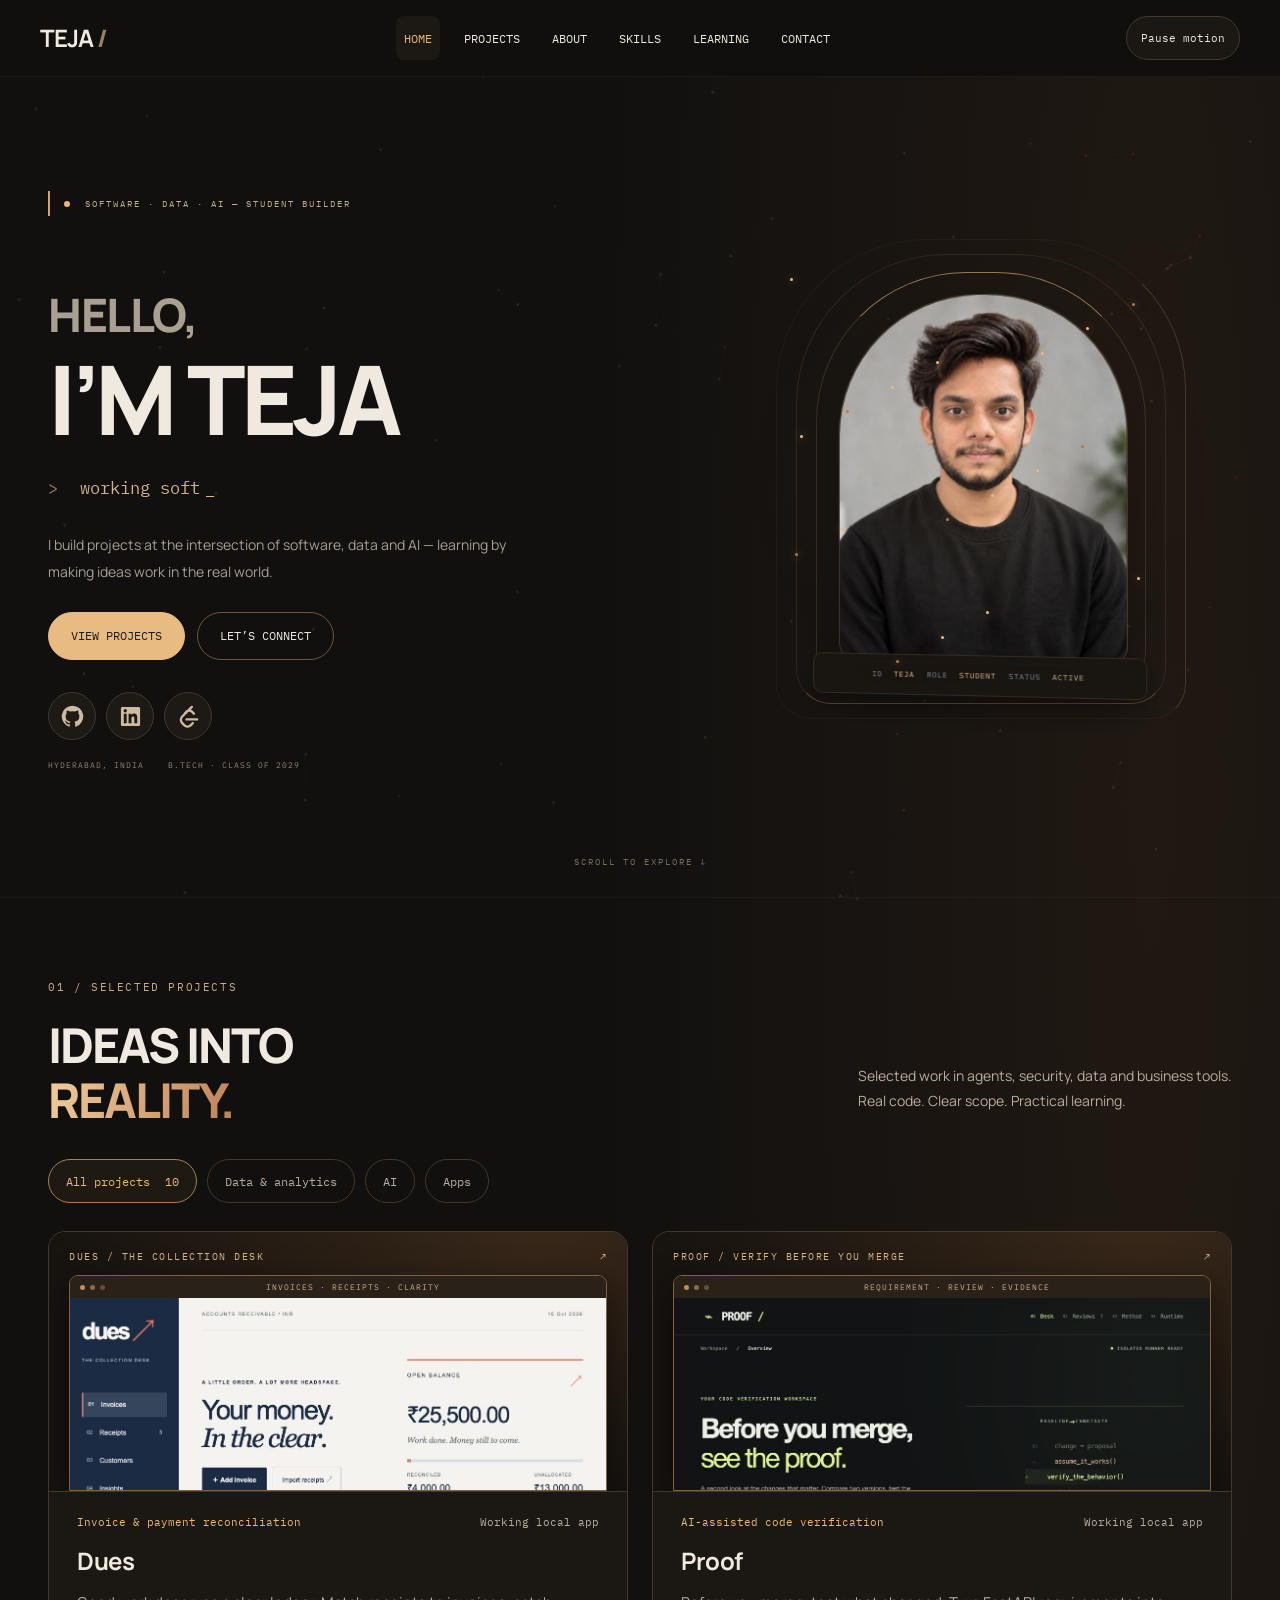
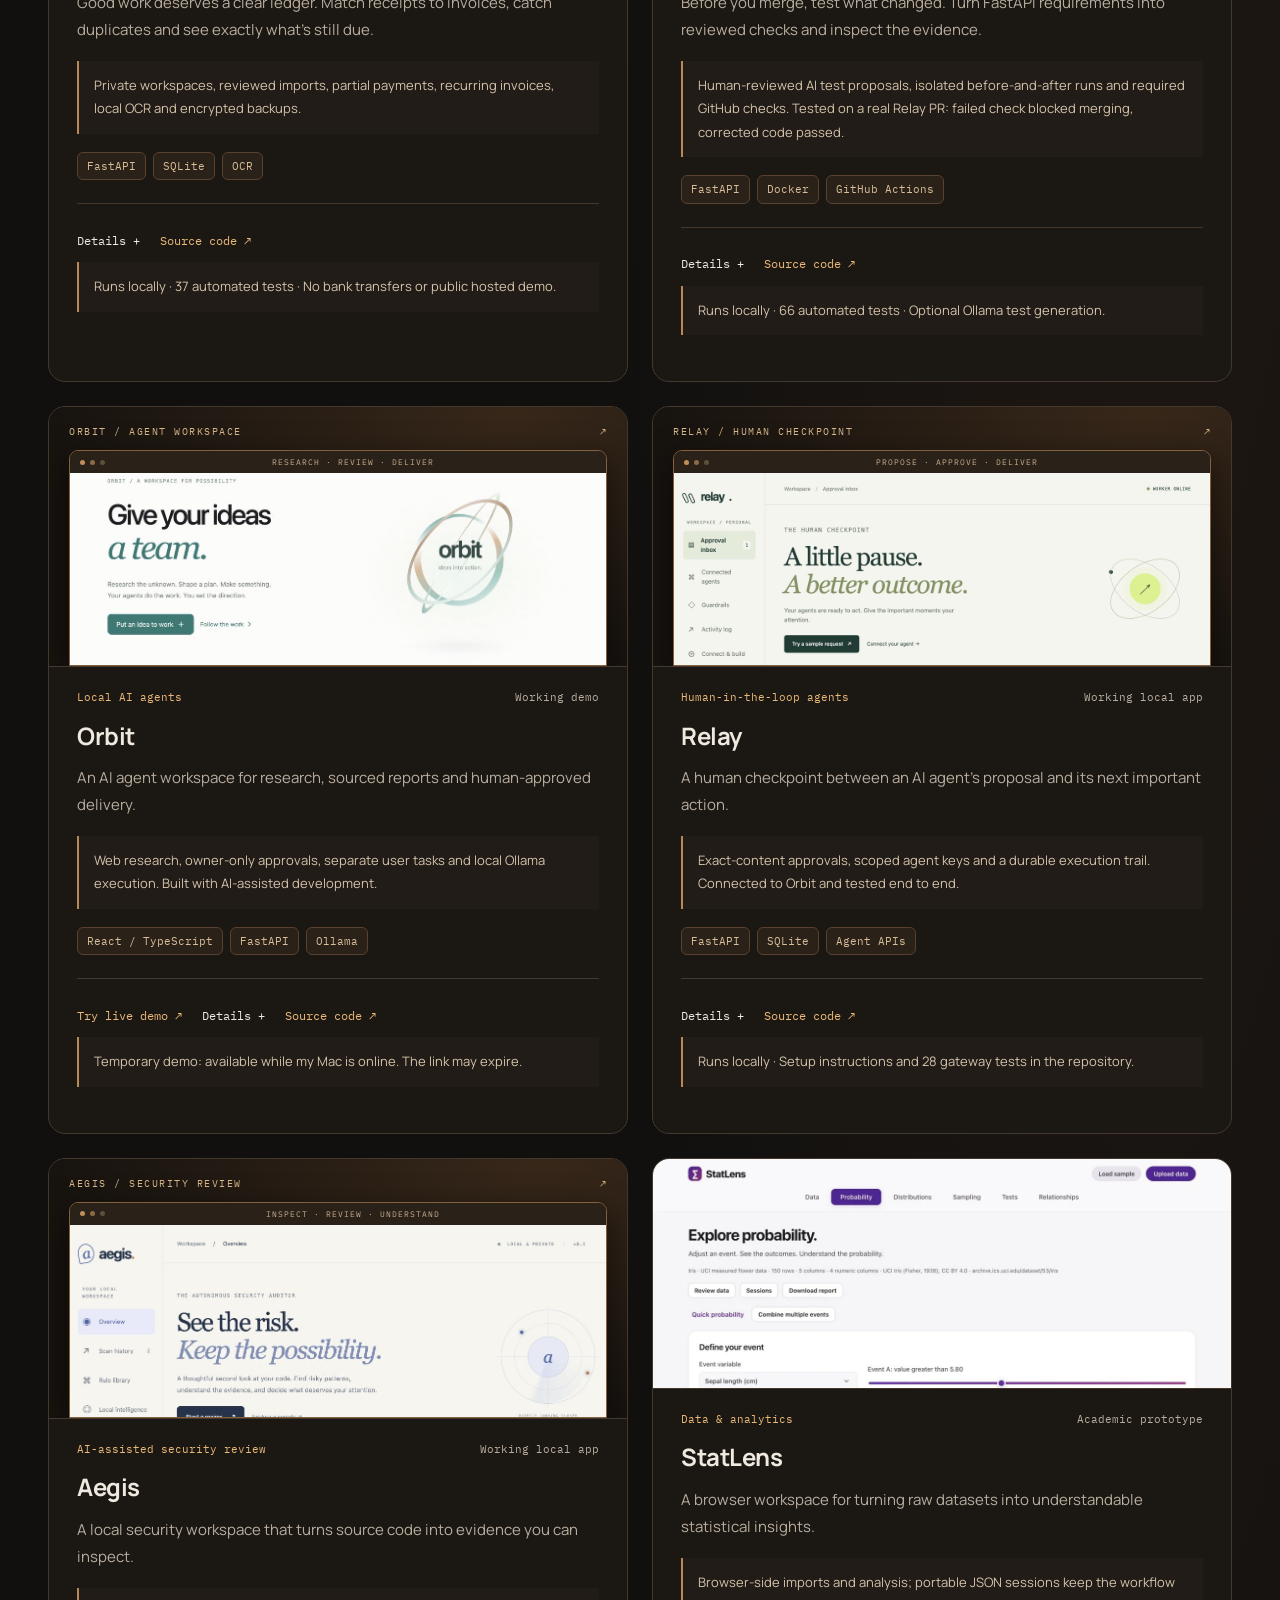
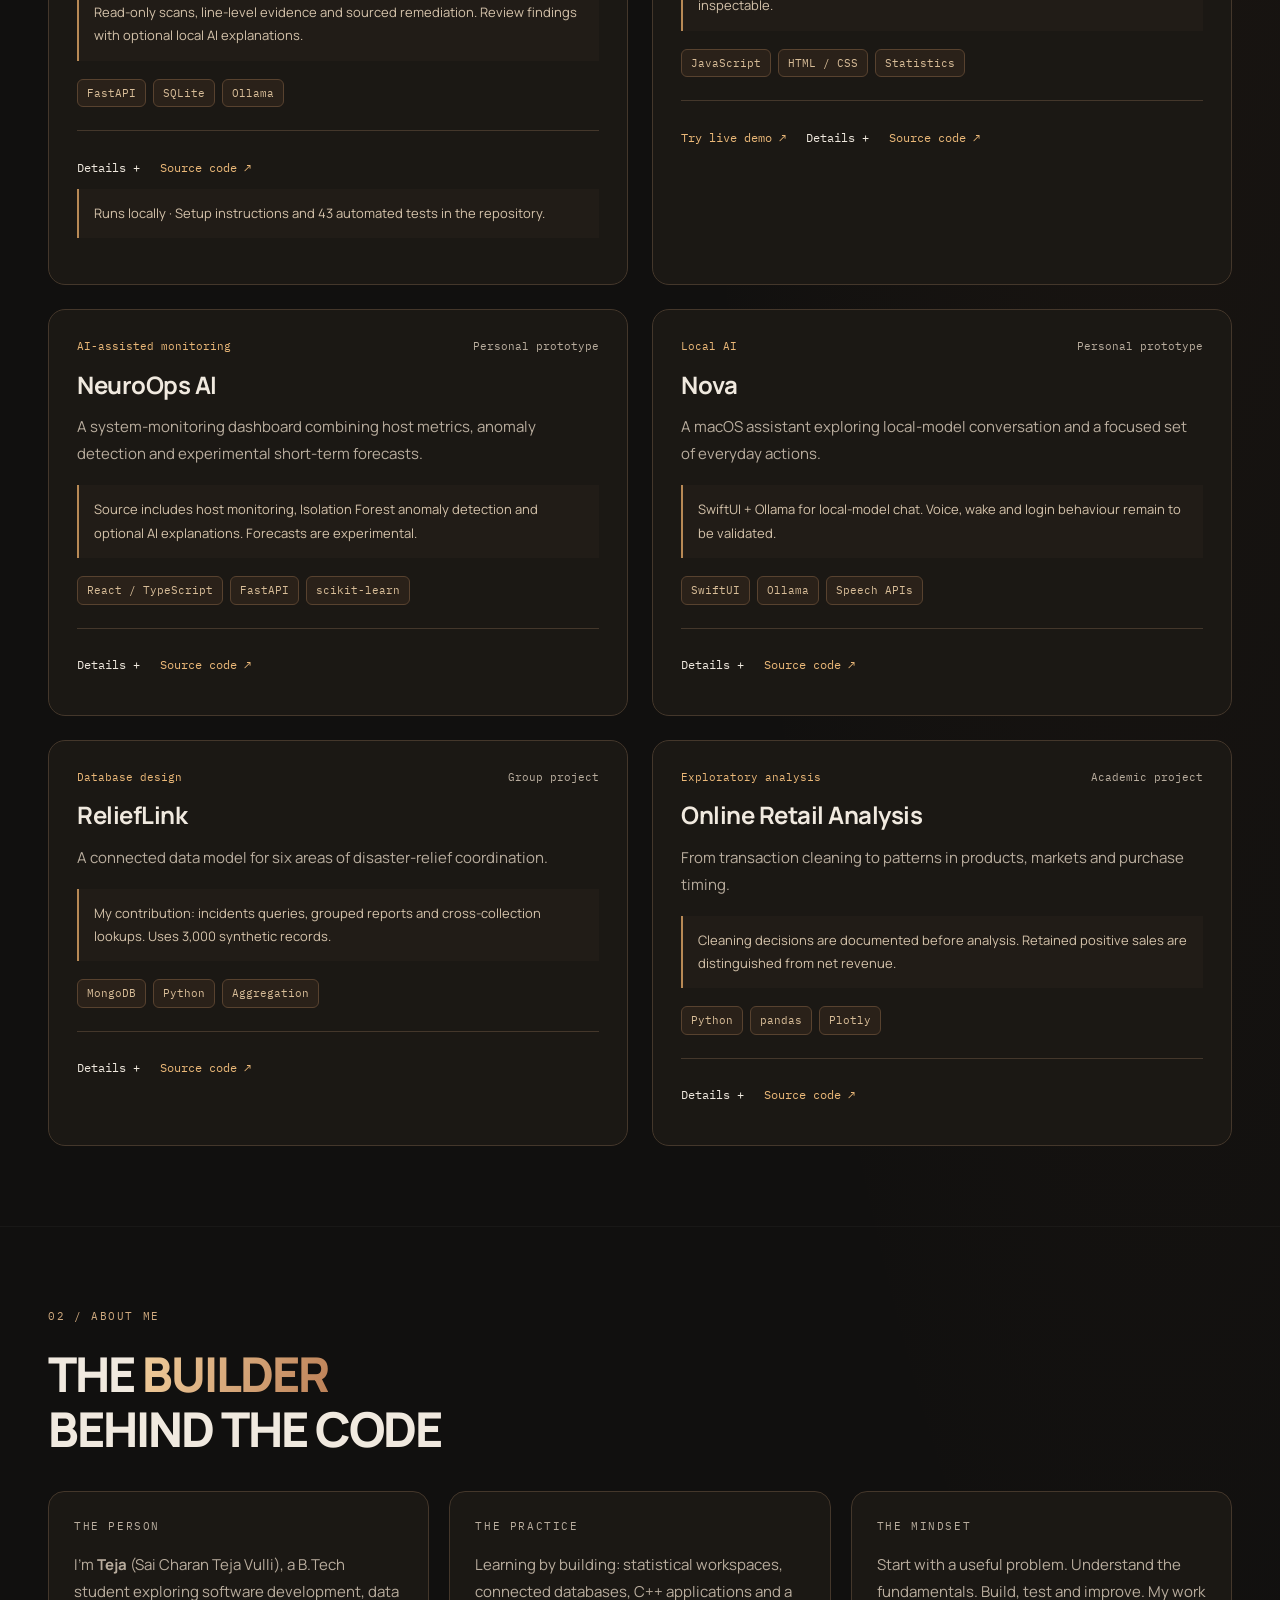
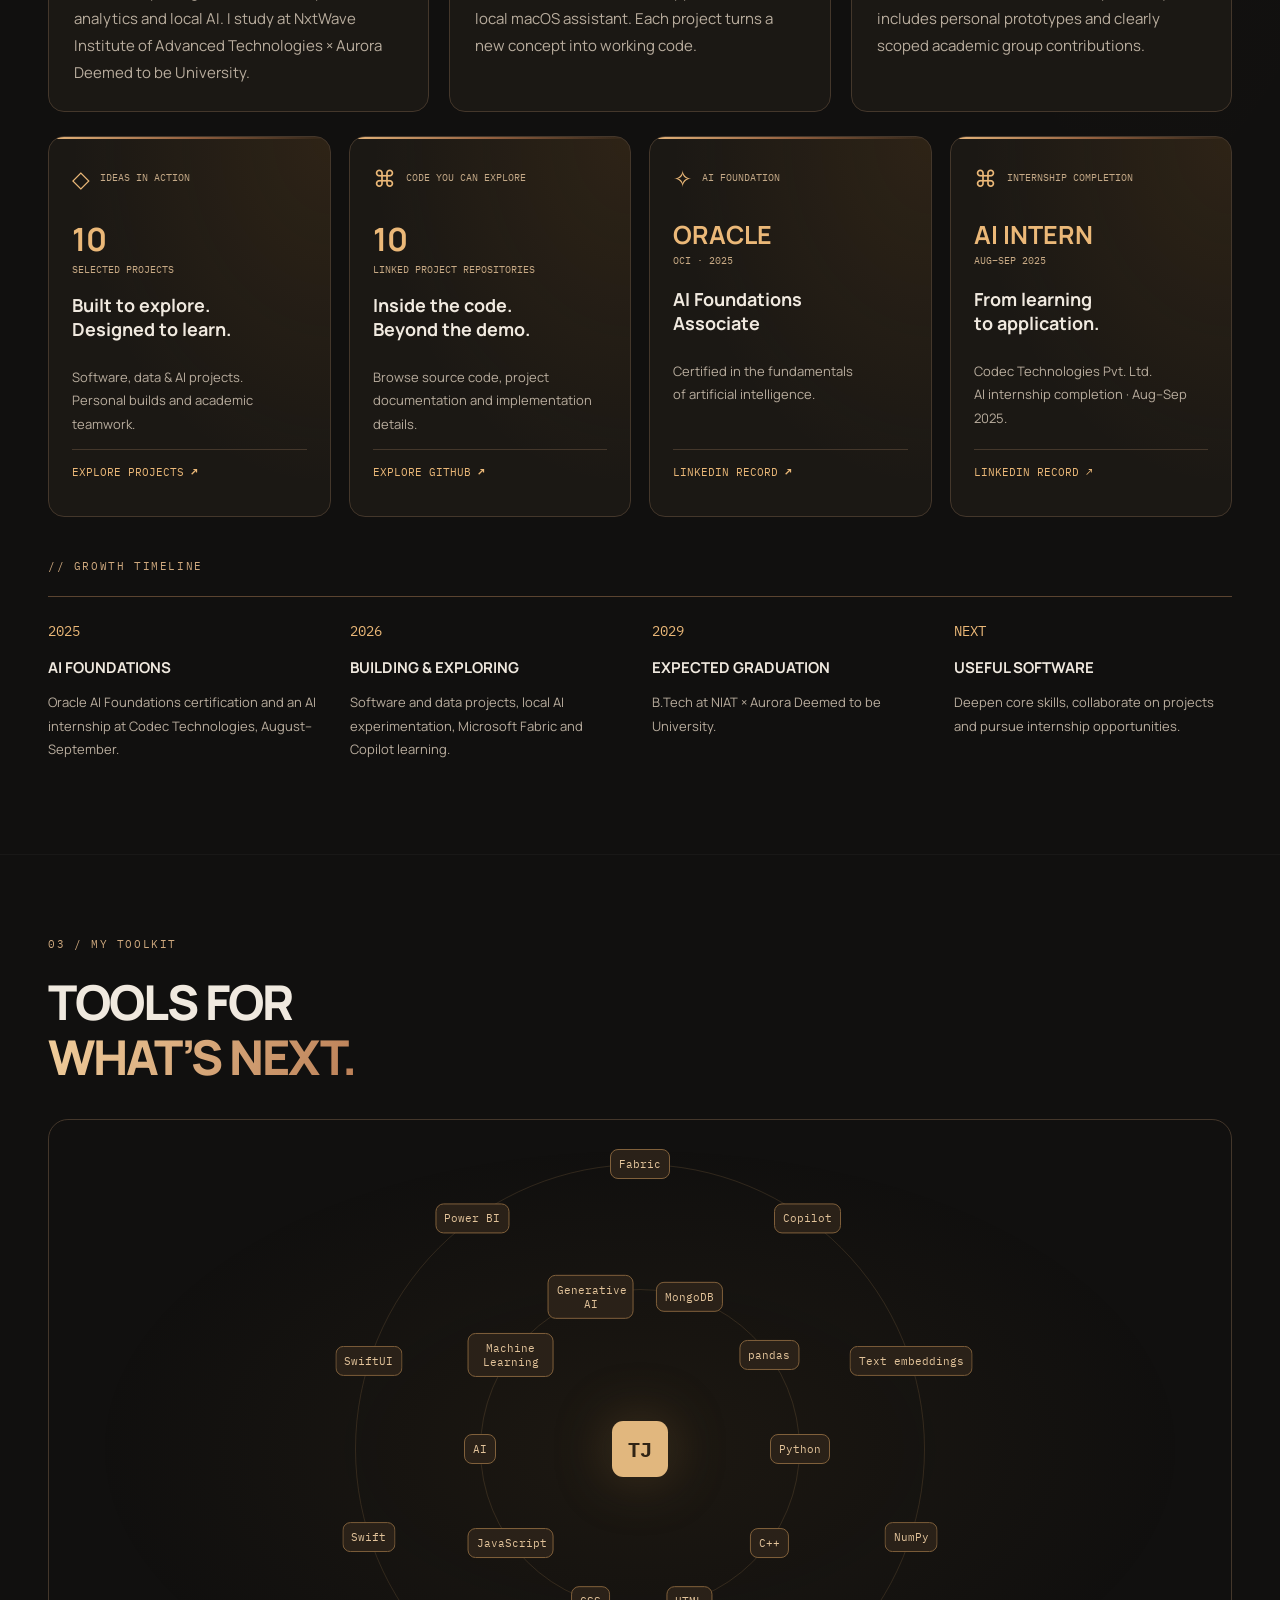
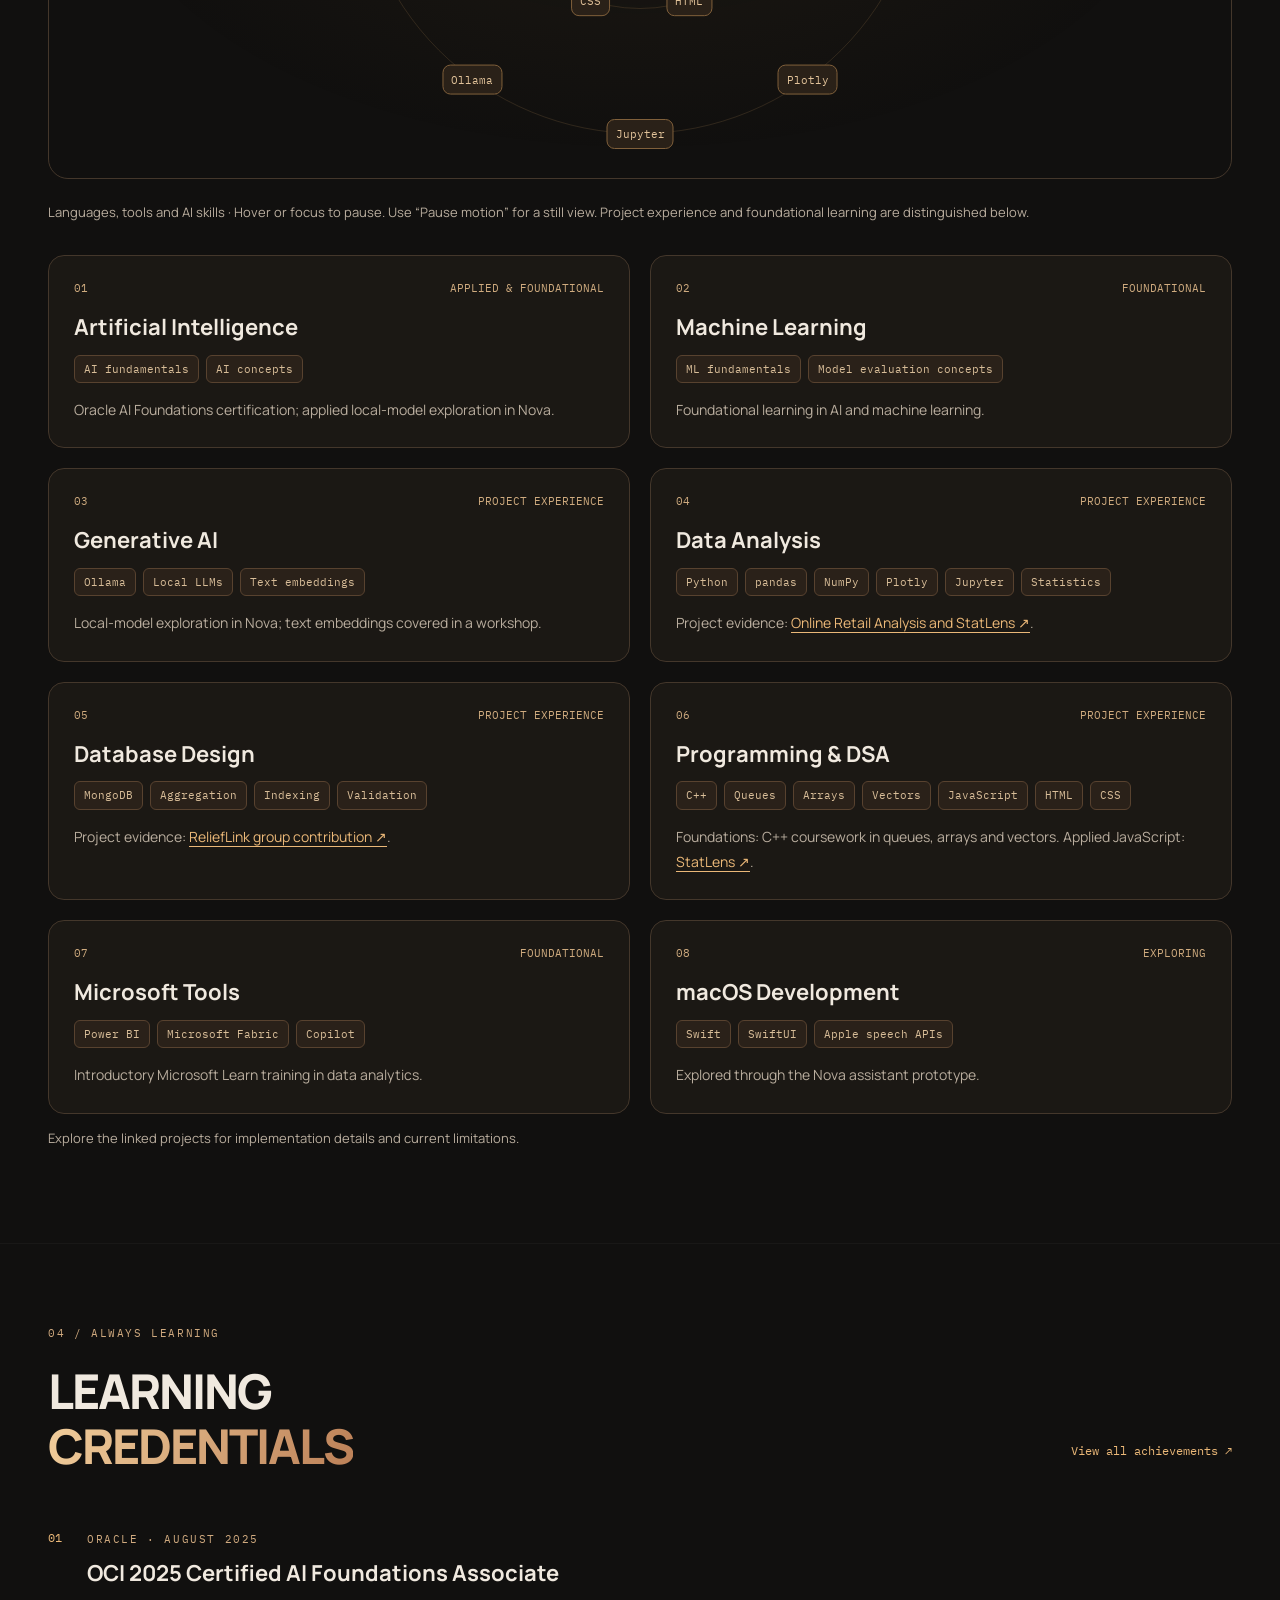
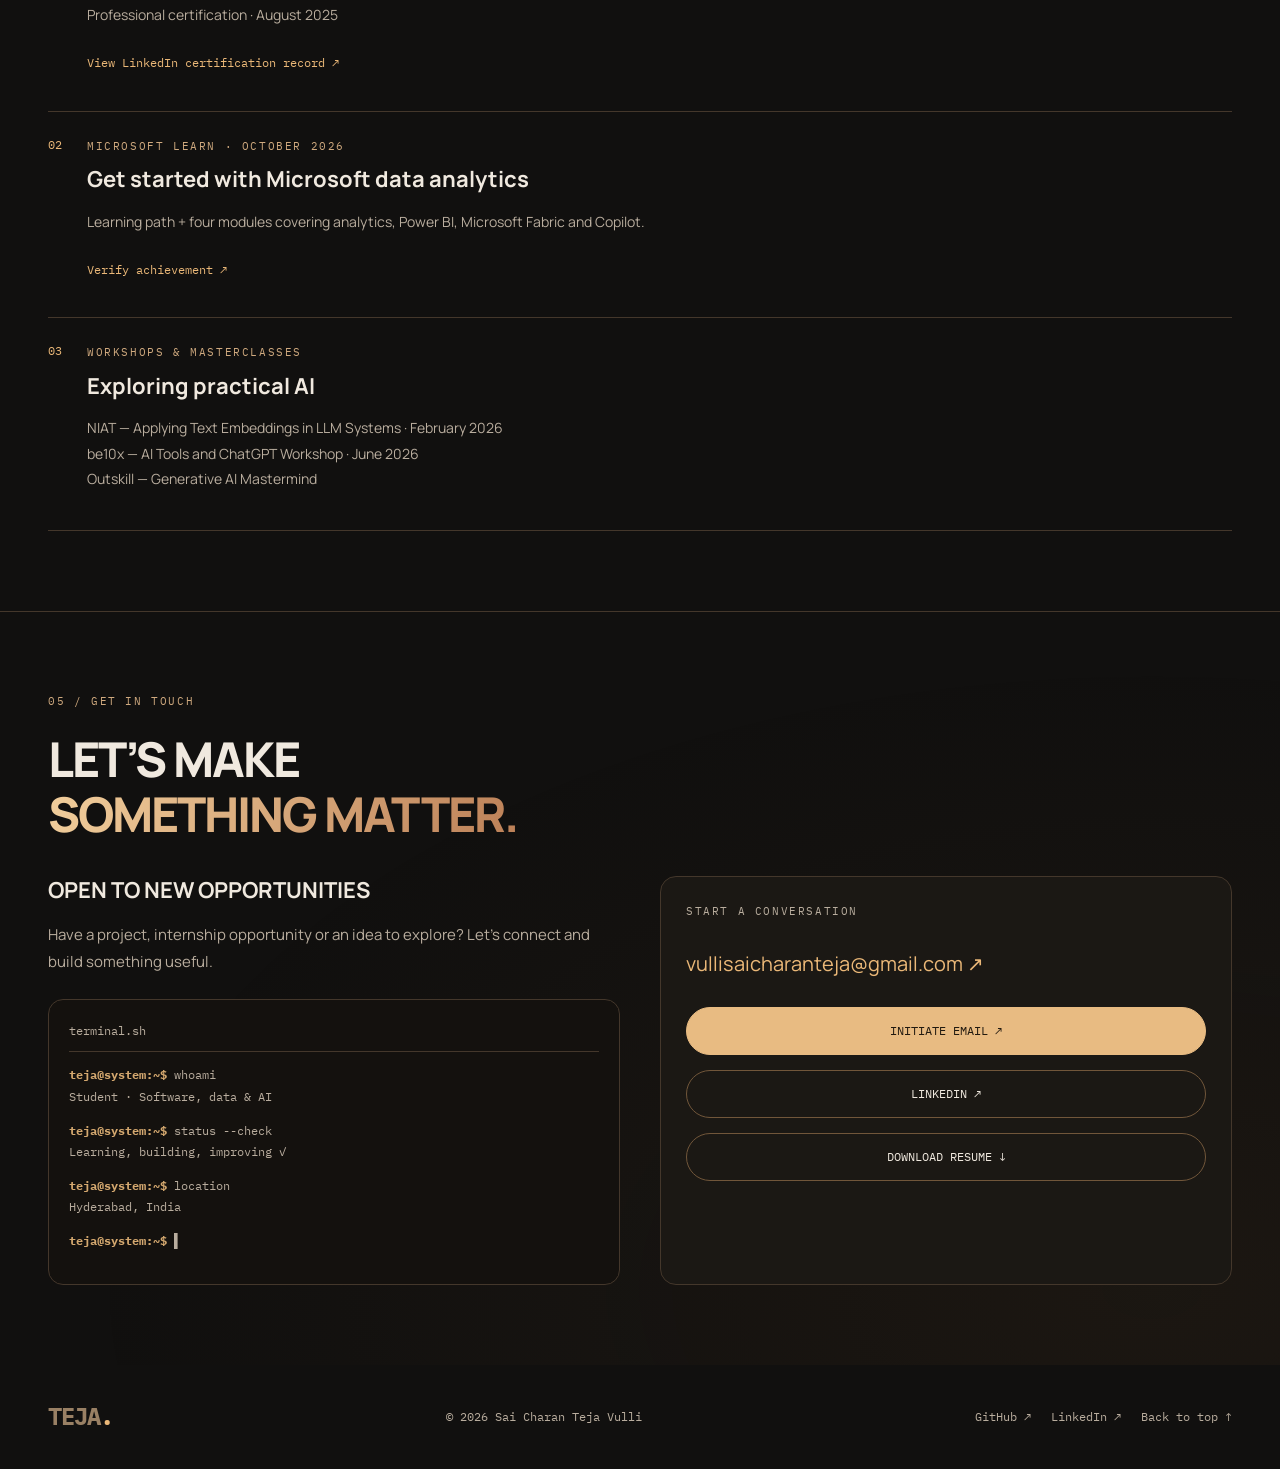
==== commit 9fb29e54: "Feature Dues with a themed screenshot and repository link" ====
--- a/index.html
+++ b/index.html
@@ -1,9 +1,9 @@
 <!doctype html><html lang="en"><head><meta charset="utf-8"><meta name="viewport" content="width=device-width,initial-scale=1"><meta name="description" content="Sai Charan Teja Vulli — B.Tech student exploring software, data and local AI. Explore nine selected projects in AI, software and data."><title>Teja • Developer Portfolio</title><link rel="icon" href="favicon.svg" type="image/svg+xml"><link rel="stylesheet" href="style.css?v=relay-20261015"><link rel="canonical" href="https://saicharanteja-vulli.github.io/"><meta property="og:type" content="website"><meta property="og:title" content="Teja — Software & Data Portfolio"><meta property="og:description" content="Explore my Python data tools, C++ applications and local AI prototypes. Source code, a working demo and clear project contributions."><meta property="og:url" content="https://saicharanteja-vulli.github.io/"><meta property="og:image" content="https://saicharanteja-vulli.github.io/portrait-previous.webp"><meta name="twitter:card" content="summary"><meta name="theme-color" content="#11100f"></head><body>
 <a class="skip" href="#main">Skip to content</a><div class="reading-progress"></div><canvas id="network" aria-hidden="true"></canvas><div class="particles" aria-hidden="true"></div><header><a class="brand" href="#home" aria-label="Teja home"><b>TEJA</b> /</a><nav aria-label="Main navigation"><a href="#home">HOME</a><a href="#work">PROJECTS</a><a href="#about">ABOUT</a><a href="#skills">SKILLS</a><a href="#learning">LEARNING</a><a href="#contact">CONTACT</a></nav><button class="motion-toggle" id="motion-toggle" aria-pressed="false">Pause motion</button></header><main id="main"><section class="hero wrap" id="home"><div class="hero-copy"><p class="eyebrow"><span class="dot"></span> SOFTWARE · DATA · AI — STUDENT BUILDER</p><h1><span class="hello">HELLO,</span><br><span id="hero-name" tabindex="0" aria-label="I’m Teja"><span aria-hidden="true">I’M TEJA</span></span></h1><p class="hero-sub"><span class="prompt">&gt;</span> <span id="rotating">working software.</span></p><p class="intro">I build projects at the intersection of software, data and AI — learning by making ideas work in the real world.</p><div class="actions"><a class="button primary" href="#work">VIEW PROJECTS</a><a class="button" href="#contact">LET’S CONNECT</a></div><div class="socials"><a href="https://github.com/saicharanteja-vulli" target="_blank" rel="noopener noreferrer" aria-label="GitHub" title="GitHub"><svg viewBox="0 0 24 24" aria-hidden="true"><path fill="currentColor" d="M12 .8a11.2 11.2 0 0 0-3.54 21.83c.56.1.77-.24.77-.54v-2.1c-3.13.68-3.79-1.33-3.79-1.33-.51-1.3-1.25-1.65-1.25-1.65-1.02-.7.08-.69.08-.69 1.13.08 1.72 1.16 1.72 1.16 1 .1 1.56 2.26 3.29 1.2.1-.72.39-1.21.71-1.49-2.5-.28-5.13-1.25-5.13-5.55 0-1.23.44-2.23 1.16-3.02-.12-.28-.5-1.43.11-2.98 0 0 .95-.3 3.08 1.15a10.7 10.7 0 0 1 5.6 0c2.13-1.44 3.07-1.15 3.07-1.15.62 1.55.24 2.7.12 2.98.72.79 1.15 1.79 1.15 3.02 0 4.31-2.63 5.26-5.14 5.54.4.35.76 1.03.76 2.08v2.84c0 .3.2.65.77.54A11.2 11.2 0 0 0 12 .8Z"/></svg></a><a href="https://www.linkedin.com/in/sai-charan-teja-profile/" target="_blank" rel="noopener noreferrer" aria-label="LinkedIn" title="LinkedIn"><svg viewBox="0 0 24 24" aria-hidden="true"><path fill="currentColor" d="M20.5 2h-17C2.67 2 2 2.67 2 3.5v17c0 .83.67 1.5 1.5 1.5h17c.83 0 1.5-.67 1.5-1.5v-17c0-.83-.67-1.5-1.5-1.5ZM8 19H5V9h3v10ZM6.5 7.7a1.7 1.7 0 1 1 0-3.4 1.7 1.7 0 0 1 0 3.4ZM19 19h-3v-5.1c0-1.3-.5-2-1.5-2-1.1 0-1.5.8-1.5 2V19h-3V9h2.9v1.4c.7-1 1.6-1.6 2.9-1.6 2.1 0 3.2 1.3 3.2 3.8V19Z"/></svg></a><a href="https://leetcode.com/u/saicharantejvulli/" target="_blank" rel="noopener noreferrer" aria-label="LeetCode" title="LeetCode"><svg viewBox="0 0 24 24" aria-hidden="true"><path d="m15.5 2-10 10a5 5 0 0 0 0 7l2 2a5 5 0 0 0 7 0l2-2M8 9l2-2a4 4 0 0 1 5.6 0l2 2M10 15h11" fill="none" stroke="currentColor" stroke-width="2.5" stroke-linecap="round" stroke-linejoin="round"/></svg></a></div><div class="hero-foot"><span>HYDERABAD, INDIA</span><span>B.TECH · CLASS OF 2029</span></div></div><div class="portrait-stage"><div class="orbit orbit-one"></div><div class="orbit orbit-two"></div><div class="orbit orbit-three"></div><span class="cross c1">+</span><span class="cross c2">+</span><div class="portrait"><img src="portrait-previous.webp" width="720" height="900" fetchpriority="high" alt="Sai Charan Teja Vulli"><div class="portrait-label"><span>ID <b>TEJA</b></span><span>ROLE <b>STUDENT</b></span><span>STATUS <b>ACTIVE</b></span></div></div><div class="floating-code"><span class="muted">// my approach</span><br><span class="accent">learn</span>();<br><span class="accent">build</span>();<br><span class="accent">improve</span>();</div></div><div class="hero-bottom"><span>01 / THE INTRODUCTION</span><a href="#work">SCROLL TO EXPLORE ↓</a></div></section>
-<section class="wrap section" id="work"><div class="section-top"><div><p class="eyebrow">01 / SELECTED PROJECTS</p><h2>IDEAS INTO<br><span class="gradient">REALITY.</span></h2></div><p>Selected work in agents, security and data.<br>Real code. Clear scope. Practical learning.</p></div><div class="filters" role="group" aria-label="Filter projects"><button class="active" aria-pressed="true" data-filter="all">All projects <span>9</span></button><button aria-pressed="false" data-filter="data">Data & analytics</button><button aria-pressed="false" data-filter="ai">AI</button></div><p id="results" class="sr-only" aria-live="polite">Showing 9 projects</p><div id="projects" class="project-grid"><article class="project" data-category="ai" id="proof-project"><div class="visual relay-project-preview"><div class="relay-preview-heading"><span>PROOF / VERIFY BEFORE YOU MERGE</span><span aria-hidden="true">↗</span></div><div class="relay-preview-window"><div class="relay-preview-bar" aria-hidden="true"><i></i><i></i><i></i><span>REQUIREMENT · REVIEW · EVIDENCE</span></div><img src="proof-preview.png" alt="Actual Proof dashboard with a graphite and lime interface, before-and-after code comparison and a passing Relay verification" width="1093" height="827" loading="lazy"></div></div><div class="project-body"><div class="project-top"><span>AI-assisted code verification</span><em>Working local app</em></div><h3>Proof</h3><p>Before you merge, test what changed. Turn FastAPI requirements into reviewed checks and inspect the evidence.</p><p class="evidence">Human-reviewed AI test proposals, isolated before-and-after runs and required GitHub checks. Tested on a real Relay PR: failed check blocked merging, corrected code passed.</p><div class="tags"><span>FastAPI</span><span>Docker</span><span>GitHub Actions</span></div><div class="project-links"><button data-project="8" aria-label="Read about Proof">Details +</button><a href="https://github.com/saicharanteja-vulli/proof-verifier" target="_blank" rel="noopener noreferrer">Source code ↗</a></div><p class="evidence">Runs locally · 66 automated tests · Optional Ollama test generation.</p></div></article><article class="project" data-category="ai"><div class="visual orbit-project-preview" style="height:260px;padding:18px 20px 0;background:radial-gradient(ellipse at 80% 0%,#68462966,transparent 70%),#17130f;display:flex;flex-direction:column"><div style="display:flex;align-items:center;justify-content:space-between;margin-bottom:12px;font:10px var(--mono);letter-spacing:1.5px;color:#d8b78c"><span>ORBIT / AGENT WORKSPACE</span><span aria-hidden="true">↗</span></div><div style="border:1px solid #84613e;border-radius:9px 9px 0 0;overflow:hidden;box-shadow:0 10px 32px #0008;flex:1;min-height:0"><div aria-hidden="true" style="height:22px;background:#2a2119;display:flex;align-items:center;gap:5px;padding:0 10px"><i style="width:5px;height:5px;border-radius:50%;background:#c28d58"></i><i style="width:5px;height:5px;border-radius:50%;background:#8c6b45"></i><i style="width:5px;height:5px;border-radius:50%;background:#5d503d"></i><span style="margin:auto;font:8px var(--mono);letter-spacing:1px;color:#c8ae8d">RESEARCH · REVIEW · DELIVER</span></div><img src="[data-uri]" alt="Orbit's actual homepage showing Give your ideas a team and the orbit-ring logo" width="1093" height="827" loading="lazy" style="display:block;width:100%;height:auto;object-fit:contain;object-position:top"></div></div><div class="project-body"><div class="project-top"><span>Local AI agents</span><em>Working demo</em></div><h3>Orbit</h3><p>An AI agent workspace for research, sourced reports and human-approved delivery.</p><p class="evidence">Web research, owner-only approvals, separate user tasks and local Ollama execution. Built with AI-assisted development.</p><div class="tags"><span>React / TypeScript</span><span>FastAPI</span><span>Ollama</span></div><div class="project-links"><a href="https://lenders-struck-essays-honest.trycloudflare.com" target="_blank" rel="noopener noreferrer">Try live demo ↗</a><button data-project="0" aria-label="Read about Orbit">Details +</button><a href="https://github.com/saicharanteja-vulli/orbit-agent-control-center" target="_blank" rel="noopener noreferrer">Source code ↗</a></div><p class="evidence">Temporary demo: available while my Mac is online. The link may expire.</p></div></article><article class="project" data-category="ai" id="relay-project"><div class="visual relay-project-preview"><div class="relay-preview-heading"><span>RELAY / HUMAN CHECKPOINT</span><span aria-hidden="true">↗</span></div><div class="relay-preview-window"><div class="relay-preview-bar" aria-hidden="true"><i></i><i></i><i></i><span>PROPOSE · APPROVE · DELIVER</span></div><img src="relay-preview.png" alt="Real Relay approval inbox showing a pending file request, delivered actions and review controls using demonstration data" width="1280" height="720" loading="lazy"></div></div><div class="project-body"><div class="project-top"><span>Human-in-the-loop agents</span><em>Working local app</em></div><h3>Relay</h3><p>A human checkpoint between an AI agent’s proposal and its next important action.</p><p class="evidence">Exact-content approvals, scoped agent keys and a durable execution trail. Connected to Orbit and tested end to end.</p><div class="tags"><span>FastAPI</span><span>SQLite</span><span>Agent APIs</span></div><div class="project-links"><button data-project="1" aria-label="Read about Relay">Details +</button><a href="https://github.com/saicharanteja-vulli/relay-agent-gateway" target="_blank" rel="noopener noreferrer">Source code ↗</a></div><p class="evidence">Runs locally · Setup instructions and 28 gateway tests in the repository.</p></div></article><article class="project" data-category="ai" id="aegis-project"><div class="visual relay-project-preview"><div class="relay-preview-heading"><span>AEGIS / SECURITY REVIEW</span><span aria-hidden="true">↗</span></div><div class="relay-preview-window"><div class="relay-preview-bar" aria-hidden="true"><i></i><i></i><i></i><span>INSPECT · REVIEW · UNDERSTAND</span></div><img src="aegis-preview.png" alt="Real Aegis dashboard with its animated radar, scan history and review controls using sample data" width="1093" height="827" loading="lazy"></div></div><div class="project-body"><div class="project-top"><span>AI-assisted security review</span><em>Working local app</em></div><h3>Aegis</h3><p>A local security workspace that turns source code into evidence you can inspect.</p><p class="evidence">Read-only scans, line-level evidence and sourced remediation. Review findings with optional local AI explanations.</p><div class="tags"><span>FastAPI</span><span>SQLite</span><span>Ollama</span></div><div class="project-links"><button data-project="2" aria-label="Read about Aegis">Details +</button><a href="https://github.com/saicharanteja-vulli/aegis-security-auditor" target="_blank" rel="noopener noreferrer">Source code ↗</a></div><p class="evidence">Runs locally · Setup instructions and 43 automated tests in the repository.</p></div></article><article class="project" data-category="data"><div class="visual"><img src="statlens-preview.webp" alt="Actual StatLens interface showing the Iris sample dataset" width="1200" height="650" loading="lazy"></div><div class="project-body"><div class="project-top"><span>Data &amp; analytics</span><em>Academic prototype</em></div><h3>StatLens</h3><p>A browser workspace for turning raw datasets into understandable statistical insights.</p><p class="evidence">Browser-side imports and analysis; portable JSON sessions keep the workflow inspectable.</p><div class="tags"><span>JavaScript</span><span>HTML / CSS</span><span>Statistics</span></div><div class="project-links"><a href="statlens.html" target="_blank" rel="noopener noreferrer">Try live demo ↗</a><button data-project="3" aria-label="Read about StatLens">Details +</button><a href="https://github.com/saicharanteja-vulli/statlens" target="_blank" rel="noopener noreferrer">Source code ↗</a></div></div></article><article class="project" data-category="ai"><div class="project-body"><div class="project-top"><span>AI-assisted monitoring</span><em>Personal prototype</em></div><h3>NeuroOps AI</h3><p>A system-monitoring dashboard combining host metrics, anomaly detection and experimental short-term forecasts.</p><p class="evidence">Source includes host monitoring, Isolation Forest anomaly detection and optional AI explanations. Forecasts are experimental.</p><div class="tags"><span>React / TypeScript</span><span>FastAPI</span><span>scikit-learn</span></div><div class="project-links"><button data-project="4" aria-label="Read about NeuroOps AI">Details +</button><a href="https://github.com/saicharanteja-vulli/NeuroOPS-AI" target="_blank" rel="noopener noreferrer">Source code ↗</a></div></div></article><article class="project" data-category="ai"><div class="project-body"><div class="project-top"><span>Local AI</span><em>Personal prototype</em></div><h3>Nova</h3><p>A macOS assistant exploring local-model conversation and a focused set of everyday actions.</p><p class="evidence">SwiftUI + Ollama for local-model chat. Voice, wake and login behaviour remain to be validated.</p><div class="tags"><span>SwiftUI</span><span>Ollama</span><span>Speech APIs</span></div><div class="project-links"><button data-project="5" aria-label="Read about Nova">Details +</button><a href="https://github.com/saicharanteja-vulli/nova-mac-assistant" target="_blank" rel="noopener noreferrer">Source code ↗</a></div></div></article><article class="project" data-category="data"><div class="project-body"><div class="project-top"><span>Database design</span><em>Group project</em></div><h3>ReliefLink</h3><p>A connected data model for six areas of disaster-relief coordination.</p><p class="evidence">My contribution: incidents queries, grouped reports and cross-collection lookups. Uses 3,000 synthetic records.</p><div class="tags"><span>MongoDB</span><span>Python</span><span>Aggregation</span></div><div class="project-links"><button data-project="6" aria-label="Read about ReliefLink">Details +</button><a href="https://github.com/saicharanteja-vulli/relieflink" target="_blank" rel="noopener noreferrer">Source code ↗</a></div></div></article><article class="project" data-category="data"><div class="project-body"><div class="project-top"><span>Exploratory analysis</span><em>Academic project</em></div><h3>Online Retail Analysis</h3><p>From transaction cleaning to patterns in products, markets and purchase timing.</p><p class="evidence">Cleaning decisions are documented before analysis. Retained positive sales are distinguished from net revenue.</p><div class="tags"><span>Python</span><span>pandas</span><span>Plotly</span></div><div class="project-links"><button data-project="7" aria-label="Read about Online Retail Analysis">Details +</button><a href="https://github.com/saicharanteja-vulli/online-retail-analysis" target="_blank" rel="noopener noreferrer">Source code ↗</a></div></div></article></div></section><section class="wrap section" id="about"><p class="eyebrow">02 / ABOUT ME</p><h2>THE <span class="gradient">BUILDER</span><br>BEHIND THE CODE</h2><div class="identity-grid"><div class="identity-logs"><article class="system-panel"><p class="eyebrow">THE PERSON</p><p>I'm <b>Teja</b> (Sai Charan Teja Vulli), a B.Tech student exploring software development, data analytics and local AI. I study at NxtWave Institute of Advanced Technologies × Aurora Deemed to be University.</p></article><article class="system-panel"><p class="eyebrow">THE PRACTICE</p><p>Learning by building: statistical workspaces, connected databases, C++ applications and a local macOS assistant. Each project turns a new concept into working code.</p></article><article class="system-panel"><p class="eyebrow">THE MINDSET</p><p>Start with a useful problem. Understand the fundamentals. Build, test and improve. My work includes personal prototypes and clearly scoped academic group contributions.</p></article></div><div class="identity-stats"><article class="achievement-card projects-card"><div class="achievement-top"><span class="achievement-icon" aria-hidden="true">◇</span><span>IDEAS IN ACTION</span></div><div class="achievement-brand"><strong>09</strong><span>SELECTED PROJECTS</span></div><h3>Built to explore.<br>Designed to learn.</h3><p>Software, data & AI projects.<br>Personal builds and academic teamwork.</p><a href="#work">EXPLORE PROJECTS <b>↗</b></a></article><article class="achievement-card repositories-card"><div class="achievement-top"><span class="achievement-icon" aria-hidden="true">⌘</span><span>CODE YOU CAN EXPLORE</span></div><div class="achievement-brand"><strong>09</strong><span>LINKED PROJECT REPOSITORIES</span></div><h3>Inside the code.<br>Beyond the demo.</h3><p>Browse source code, project<br>documentation and implementation details.</p><a href="https://github.com/saicharanteja-vulli" target="_blank" rel="noopener noreferrer">EXPLORE GITHUB <b>↗</b></a></article><article class="achievement-card certification-card"><div class="achievement-top"><span class="achievement-icon" aria-hidden="true">✧</span><span>AI FOUNDATION</span></div><div class="achievement-brand">ORACLE <span>OCI · 2025</span></div><h3>AI Foundations<br>Associate</h3><p>Certified in the fundamentals<br>of artificial intelligence.</p><a href="https://www.linkedin.com/in/sai-charan-teja-profile/details/certifications/" target="_blank" rel="noopener noreferrer">LINKEDIN RECORD <b>↗</b></a></article><article class="achievement-card internship-card"><div class="achievement-top"><span class="achievement-icon" aria-hidden="true">⌘</span><span>INTERNSHIP COMPLETION</span></div><div class="achievement-brand">AI INTERN <span>AUG–SEP 2025</span></div><h3>From learning<br>to application.</h3><p>Codec Technologies Pvt. Ltd.<br>AI internship completion · Aug–Sep 2025.</p><a href="https://www.linkedin.com/in/sai-charan-teja-profile/details/certifications/" target="_blank" rel="noopener noreferrer">LINKEDIN RECORD ↗</a></article></div></div><p class="eyebrow timeline-label">// GROWTH TIMELINE</p><div class="timeline"><article><span>2025</span><h3>AI FOUNDATIONS</h3><p>Oracle AI Foundations certification and an AI internship at Codec Technologies, August–September.</p></article><article><span>2026</span><h3>BUILDING & EXPLORING</h3><p>Software and data projects, local AI experimentation, Microsoft Fabric and Copilot learning.</p></article><article><span>2029</span><h3>EXPECTED GRADUATION</h3><p>B.Tech at NIAT × Aurora Deemed to be University.</p></article><article><span>NEXT</span><h3>USEFUL SOFTWARE</h3><p>Deepen core skills, collaborate on projects and pursue internship opportunities.</p></article></div></section><section class="wrap section" id="skills"><p class="eyebrow">03 / MY TOOLKIT</p><h2>TOOLS FOR<br><span class="gradient">WHAT’S NEXT.</span></h2><div class="solar-system tool-universe" tabindex="0" aria-label="Skills and tools orbiting Teja; focus pauses the animation"><div class="sun">TJ</div><div class="tool-ring" style="--ring:0"></div><div class="tool-ring" style="--ring:1"></div><div class="tool-ring" style="--ring:2"></div><div class="tool-ring" style="--ring:3"></div><div class="tool-ring" style="--ring:4"></div><span class="tool-planet" style="--angle:0deg;--distance:160px;--duration:100s;--phase:0s">Python</span><span class="tool-planet" style="--angle:36deg;--distance:160px;--duration:100s;--phase:0s">C++</span><span class="tool-planet" style="--angle:72deg;--distance:160px;--duration:100s;--phase:0s">HTML</span><span class="tool-planet" style="--angle:108deg;--distance:160px;--duration:100s;--phase:0s">CSS</span><span class="tool-planet" style="--angle:144deg;--distance:160px;--duration:100s;--phase:0s">JavaScript</span><span class="tool-planet" style="--angle:180deg;--distance:160px;--duration:100s;--phase:0s">AI</span><span class="tool-planet" style="--angle:216deg;--distance:160px;--duration:100s;--phase:0s">Machine Learning</span><span class="tool-planet" style="--angle:252deg;--distance:160px;--duration:100s;--phase:0s">Generative AI</span><span class="tool-planet" style="--angle:288deg;--distance:160px;--duration:100s;--phase:0s">MongoDB</span><span class="tool-planet" style="--angle:324deg;--distance:160px;--duration:100s;--phase:0s">pandas</span><span class="tool-planet" style="--angle:18deg;--distance:285px;--duration:100s;--phase:0s">NumPy</span><span class="tool-planet" style="--angle:54deg;--distance:285px;--duration:100s;--phase:0s">Plotly</span><span class="tool-planet" style="--angle:90deg;--distance:285px;--duration:100s;--phase:0s">Jupyter</span><span class="tool-planet" style="--angle:126deg;--distance:285px;--duration:100s;--phase:0s">Ollama</span><span class="tool-planet" style="--angle:162deg;--distance:285px;--duration:100s;--phase:0s">Swift</span><span class="tool-planet" style="--angle:198deg;--distance:285px;--duration:100s;--phase:0s">SwiftUI</span><span class="tool-planet" style="--angle:234deg;--distance:285px;--duration:100s;--phase:0s">Power BI</span><span class="tool-planet" style="--angle:270deg;--distance:285px;--duration:100s;--phase:0s">Fabric</span><span class="tool-planet" style="--angle:306deg;--distance:285px;--duration:100s;--phase:0s">Copilot</span><span class="tool-planet" style="--angle:342deg;--distance:285px;--duration:100s;--phase:0s">Text embeddings</span></div><p class="skills-note">Languages, tools and AI skills · Hover or focus to pause. Use “Pause motion” for a still view. Project experience and foundational learning are distinguished below.</p><div class="skill-groups"><article class="skill-group"><div class="skill-group-top"><span>01</span><span>APPLIED & FOUNDATIONAL</span></div><h3>Artificial Intelligence</h3><div class="skill-tags"><span>AI fundamentals</span><span>AI concepts</span></div><p>Oracle AI Foundations certification; applied local-model exploration in Nova.</p></article><article class="skill-group"><div class="skill-group-top"><span>02</span><span>FOUNDATIONAL</span></div><h3>Machine Learning</h3><div class="skill-tags"><span>ML fundamentals</span><span>Model evaluation concepts</span></div><p>Foundational learning in AI and machine learning.</p></article><article class="skill-group"><div class="skill-group-top"><span>03</span><span>PROJECT EXPERIENCE</span></div><h3>Generative AI</h3><div class="skill-tags"><span>Ollama</span><span>Local LLMs</span><span>Text embeddings</span></div><p>Local-model exploration in Nova; text embeddings covered in a workshop.</p></article><article class="skill-group"><div class="skill-group-top"><span>04</span><span>PROJECT EXPERIENCE</span></div><h3>Data Analysis</h3><div class="skill-tags"><span>Python</span><span>pandas</span><span>NumPy</span><span>Plotly</span><span>Jupyter</span><span>Statistics</span></div><p>Project evidence: <a href="#work">Online Retail Analysis and StatLens ↗</a>.</p></article><article class="skill-group"><div class="skill-group-top"><span>05</span><span>PROJECT EXPERIENCE</span></div><h3>Database Design</h3><div class="skill-tags"><span>MongoDB</span><span>Aggregation</span><span>Indexing</span><span>Validation</span></div><p>Project evidence: <a href="#work">ReliefLink group contribution ↗</a>.</p></article><article class="skill-group"><div class="skill-group-top"><span>06</span><span>PROJECT EXPERIENCE</span></div><h3>Programming & DSA</h3><div class="skill-tags"><span>C++</span><span>Queues</span><span>Arrays</span><span>Vectors</span><span>JavaScript</span><span>HTML</span><span>CSS</span></div><p>Foundations: C++ coursework in queues, arrays and vectors. Applied JavaScript: <a href="#work">StatLens ↗</a>.</p></article><article class="skill-group"><div class="skill-group-top"><span>07</span><span>FOUNDATIONAL</span></div><h3>Microsoft Tools</h3><div class="skill-tags"><span>Power BI</span><span>Microsoft Fabric</span><span>Copilot</span></div><p>Introductory Microsoft Learn training in data analytics.</p></article><article class="skill-group"><div class="skill-group-top"><span>08</span><span>EXPLORING</span></div><h3>macOS Development</h3><div class="skill-tags"><span>Swift</span><span>SwiftUI</span><span>Apple speech APIs</span></div><p>Explored through the Nova assistant prototype.</p></article></div><p class="skills-note">Explore the linked projects for implementation details and current limitations.</p></section>
+<section class="wrap section" id="work"><div class="section-top"><div><p class="eyebrow">01 / SELECTED PROJECTS</p><h2>IDEAS INTO<br><span class="gradient">REALITY.</span></h2></div><p>Selected work in agents, security, data and business tools.<br>Real code. Clear scope. Practical learning.</p></div><div class="filters" role="group" aria-label="Filter projects"><button class="active" aria-pressed="true" data-filter="all">All projects <span>10</span></button><button aria-pressed="false" data-filter="data">Data & analytics</button><button aria-pressed="false" data-filter="ai">AI</button><button aria-pressed="false" data-filter="apps">Apps</button></div><p id="results" class="sr-only" aria-live="polite">Showing 10 projects</p><div id="projects" class="project-grid"><article class="project" data-category="apps" id="dues-project"><div class="visual relay-project-preview"><div class="relay-preview-heading"><span>DUES / THE COLLECTION DESK</span><span aria-hidden="true">↗</span></div><div class="relay-preview-window"><div class="relay-preview-bar" aria-hidden="true"><i></i><i></i><i></i><span>INVOICES · RECEIPTS · CLARITY</span></div><img src="dues-preview.png" alt="Actual Dues invoice ledger with an ink-blue sidebar, coral highlights, partial payment balances and credit notes, using fictional sample records" width="1093" height="1059" loading="lazy"></div></div><div class="project-body"><div class="project-top"><span>Invoice &amp; payment reconciliation</span><em>Working local app</em></div><h3>Dues</h3><p>Good work deserves a clear ledger. Match receipts to invoices, catch duplicates and see exactly what’s still due.</p><p class="evidence">Private workspaces, reviewed imports, partial payments, recurring invoices, local OCR and encrypted backups.</p><div class="tags"><span>FastAPI</span><span>SQLite</span><span>OCR</span></div><div class="project-links"><button data-project="9" aria-label="Read about Dues">Details +</button><a href="https://github.com/saicharanteja-vulli/dues-receivables" target="_blank" rel="noopener noreferrer">Source code ↗</a></div><p class="evidence">Runs locally · 37 automated tests · No bank transfers or public hosted demo.</p></div></article><article class="project" data-category="ai" id="proof-project"><div class="visual relay-project-preview"><div class="relay-preview-heading"><span>PROOF / VERIFY BEFORE YOU MERGE</span><span aria-hidden="true">↗</span></div><div class="relay-preview-window"><div class="relay-preview-bar" aria-hidden="true"><i></i><i></i><i></i><span>REQUIREMENT · REVIEW · EVIDENCE</span></div><img src="proof-preview.png" alt="Actual Proof dashboard with a graphite and lime interface, before-and-after code comparison and a passing Relay verification" width="1093" height="827" loading="lazy"></div></div><div class="project-body"><div class="project-top"><span>AI-assisted code verification</span><em>Working local app</em></div><h3>Proof</h3><p>Before you merge, test what changed. Turn FastAPI requirements into reviewed checks and inspect the evidence.</p><p class="evidence">Human-reviewed AI test proposals, isolated before-and-after runs and required GitHub checks. Tested on a real Relay PR: failed check blocked merging, corrected code passed.</p><div class="tags"><span>FastAPI</span><span>Docker</span><span>GitHub Actions</span></div><div class="project-links"><button data-project="8" aria-label="Read about Proof">Details +</button><a href="https://github.com/saicharanteja-vulli/proof-verifier" target="_blank" rel="noopener noreferrer">Source code ↗</a></div><p class="evidence">Runs locally · 66 automated tests · Optional Ollama test generation.</p></div></article><article class="project" data-category="ai"><div class="visual orbit-project-preview" style="height:260px;padding:18px 20px 0;background:radial-gradient(ellipse at 80% 0%,#68462966,transparent 70%),#17130f;display:flex;flex-direction:column"><div style="display:flex;align-items:center;justify-content:space-between;margin-bottom:12px;font:10px var(--mono);letter-spacing:1.5px;color:#d8b78c"><span>ORBIT / AGENT WORKSPACE</span><span aria-hidden="true">↗</span></div><div style="border:1px solid #84613e;border-radius:9px 9px 0 0;overflow:hidden;box-shadow:0 10px 32px #0008;flex:1;min-height:0"><div aria-hidden="true" style="height:22px;background:#2a2119;display:flex;align-items:center;gap:5px;padding:0 10px"><i style="width:5px;height:5px;border-radius:50%;background:#c28d58"></i><i style="width:5px;height:5px;border-radius:50%;background:#8c6b45"></i><i style="width:5px;height:5px;border-radius:50%;background:#5d503d"></i><span style="margin:auto;font:8px var(--mono);letter-spacing:1px;color:#c8ae8d">RESEARCH · REVIEW · DELIVER</span></div><img src="[data-uri]" alt="Orbit's actual homepage showing Give your ideas a team and the orbit-ring logo" width="1093" height="827" loading="lazy" style="display:block;width:100%;height:auto;object-fit:contain;object-position:top"></div></div><div class="project-body"><div class="project-top"><span>Local AI agents</span><em>Working demo</em></div><h3>Orbit</h3><p>An AI agent workspace for research, sourced reports and human-approved delivery.</p><p class="evidence">Web research, owner-only approvals, separate user tasks and local Ollama execution. Built with AI-assisted development.</p><div class="tags"><span>React / TypeScript</span><span>FastAPI</span><span>Ollama</span></div><div class="project-links"><a href="https://lenders-struck-essays-honest.trycloudflare.com" target="_blank" rel="noopener noreferrer">Try live demo ↗</a><button data-project="0" aria-label="Read about Orbit">Details +</button><a href="https://github.com/saicharanteja-vulli/orbit-agent-control-center" target="_blank" rel="noopener noreferrer">Source code ↗</a></div><p class="evidence">Temporary demo: available while my Mac is online. The link may expire.</p></div></article><article class="project" data-category="ai" id="relay-project"><div class="visual relay-project-preview"><div class="relay-preview-heading"><span>RELAY / HUMAN CHECKPOINT</span><span aria-hidden="true">↗</span></div><div class="relay-preview-window"><div class="relay-preview-bar" aria-hidden="true"><i></i><i></i><i></i><span>PROPOSE · APPROVE · DELIVER</span></div><img src="relay-preview.png" alt="Real Relay approval inbox showing a pending file request, delivered actions and review controls using demonstration data" width="1280" height="720" loading="lazy"></div></div><div class="project-body"><div class="project-top"><span>Human-in-the-loop agents</span><em>Working local app</em></div><h3>Relay</h3><p>A human checkpoint between an AI agent’s proposal and its next important action.</p><p class="evidence">Exact-content approvals, scoped agent keys and a durable execution trail. Connected to Orbit and tested end to end.</p><div class="tags"><span>FastAPI</span><span>SQLite</span><span>Agent APIs</span></div><div class="project-links"><button data-project="1" aria-label="Read about Relay">Details +</button><a href="https://github.com/saicharanteja-vulli/relay-agent-gateway" target="_blank" rel="noopener noreferrer">Source code ↗</a></div><p class="evidence">Runs locally · Setup instructions and 28 gateway tests in the repository.</p></div></article><article class="project" data-category="ai" id="aegis-project"><div class="visual relay-project-preview"><div class="relay-preview-heading"><span>AEGIS / SECURITY REVIEW</span><span aria-hidden="true">↗</span></div><div class="relay-preview-window"><div class="relay-preview-bar" aria-hidden="true"><i></i><i></i><i></i><span>INSPECT · REVIEW · UNDERSTAND</span></div><img src="aegis-preview.png" alt="Real Aegis dashboard with its animated radar, scan history and review controls using sample data" width="1093" height="827" loading="lazy"></div></div><div class="project-body"><div class="project-top"><span>AI-assisted security review</span><em>Working local app</em></div><h3>Aegis</h3><p>A local security workspace that turns source code into evidence you can inspect.</p><p class="evidence">Read-only scans, line-level evidence and sourced remediation. Review findings with optional local AI explanations.</p><div class="tags"><span>FastAPI</span><span>SQLite</span><span>Ollama</span></div><div class="project-links"><button data-project="2" aria-label="Read about Aegis">Details +</button><a href="https://github.com/saicharanteja-vulli/aegis-security-auditor" target="_blank" rel="noopener noreferrer">Source code ↗</a></div><p class="evidence">Runs locally · Setup instructions and 43 automated tests in the repository.</p></div></article><article class="project" data-category="data"><div class="visual"><img src="statlens-preview.webp" alt="Actual StatLens interface showing the Iris sample dataset" width="1200" height="650" loading="lazy"></div><div class="project-body"><div class="project-top"><span>Data &amp; analytics</span><em>Academic prototype</em></div><h3>StatLens</h3><p>A browser workspace for turning raw datasets into understandable statistical insights.</p><p class="evidence">Browser-side imports and analysis; portable JSON sessions keep the workflow inspectable.</p><div class="tags"><span>JavaScript</span><span>HTML / CSS</span><span>Statistics</span></div><div class="project-links"><a href="statlens.html" target="_blank" rel="noopener noreferrer">Try live demo ↗</a><button data-project="3" aria-label="Read about StatLens">Details +</button><a href="https://github.com/saicharanteja-vulli/statlens" target="_blank" rel="noopener noreferrer">Source code ↗</a></div></div></article><article class="project" data-category="ai"><div class="project-body"><div class="project-top"><span>AI-assisted monitoring</span><em>Personal prototype</em></div><h3>NeuroOps AI</h3><p>A system-monitoring dashboard combining host metrics, anomaly detection and experimental short-term forecasts.</p><p class="evidence">Source includes host monitoring, Isolation Forest anomaly detection and optional AI explanations. Forecasts are experimental.</p><div class="tags"><span>React / TypeScript</span><span>FastAPI</span><span>scikit-learn</span></div><div class="project-links"><button data-project="4" aria-label="Read about NeuroOps AI">Details +</button><a href="https://github.com/saicharanteja-vulli/NeuroOPS-AI" target="_blank" rel="noopener noreferrer">Source code ↗</a></div></div></article><article class="project" data-category="ai"><div class="project-body"><div class="project-top"><span>Local AI</span><em>Personal prototype</em></div><h3>Nova</h3><p>A macOS assistant exploring local-model conversation and a focused set of everyday actions.</p><p class="evidence">SwiftUI + Ollama for local-model chat. Voice, wake and login behaviour remain to be validated.</p><div class="tags"><span>SwiftUI</span><span>Ollama</span><span>Speech APIs</span></div><div class="project-links"><button data-project="5" aria-label="Read about Nova">Details +</button><a href="https://github.com/saicharanteja-vulli/nova-mac-assistant" target="_blank" rel="noopener noreferrer">Source code ↗</a></div></div></article><article class="project" data-category="data"><div class="project-body"><div class="project-top"><span>Database design</span><em>Group project</em></div><h3>ReliefLink</h3><p>A connected data model for six areas of disaster-relief coordination.</p><p class="evidence">My contribution: incidents queries, grouped reports and cross-collection lookups. Uses 3,000 synthetic records.</p><div class="tags"><span>MongoDB</span><span>Python</span><span>Aggregation</span></div><div class="project-links"><button data-project="6" aria-label="Read about ReliefLink">Details +</button><a href="https://github.com/saicharanteja-vulli/relieflink" target="_blank" rel="noopener noreferrer">Source code ↗</a></div></div></article><article class="project" data-category="data"><div class="project-body"><div class="project-top"><span>Exploratory analysis</span><em>Academic project</em></div><h3>Online Retail Analysis</h3><p>From transaction cleaning to patterns in products, markets and purchase timing.</p><p class="evidence">Cleaning decisions are documented before analysis. Retained positive sales are distinguished from net revenue.</p><div class="tags"><span>Python</span><span>pandas</span><span>Plotly</span></div><div class="project-links"><button data-project="7" aria-label="Read about Online Retail Analysis">Details +</button><a href="https://github.com/saicharanteja-vulli/online-retail-analysis" target="_blank" rel="noopener noreferrer">Source code ↗</a></div></div></article></div></section><section class="wrap section" id="about"><p class="eyebrow">02 / ABOUT ME</p><h2>THE <span class="gradient">BUILDER</span><br>BEHIND THE CODE</h2><div class="identity-grid"><div class="identity-logs"><article class="system-panel"><p class="eyebrow">THE PERSON</p><p>I'm <b>Teja</b> (Sai Charan Teja Vulli), a B.Tech student exploring software development, data analytics and local AI. I study at NxtWave Institute of Advanced Technologies × Aurora Deemed to be University.</p></article><article class="system-panel"><p class="eyebrow">THE PRACTICE</p><p>Learning by building: statistical workspaces, connected databases, C++ applications and a local macOS assistant. Each project turns a new concept into working code.</p></article><article class="system-panel"><p class="eyebrow">THE MINDSET</p><p>Start with a useful problem. Understand the fundamentals. Build, test and improve. My work includes personal prototypes and clearly scoped academic group contributions.</p></article></div><div class="identity-stats"><article class="achievement-card projects-card"><div class="achievement-top"><span class="achievement-icon" aria-hidden="true">◇</span><span>IDEAS IN ACTION</span></div><div class="achievement-brand"><strong>10</strong><span>SELECTED PROJECTS</span></div><h3>Built to explore.<br>Designed to learn.</h3><p>Software, data & AI projects.<br>Personal builds and academic teamwork.</p><a href="#work">EXPLORE PROJECTS <b>↗</b></a></article><article class="achievement-card repositories-card"><div class="achievement-top"><span class="achievement-icon" aria-hidden="true">⌘</span><span>CODE YOU CAN EXPLORE</span></div><div class="achievement-brand"><strong>10</strong><span>LINKED PROJECT REPOSITORIES</span></div><h3>Inside the code.<br>Beyond the demo.</h3><p>Browse source code, project<br>documentation and implementation details.</p><a href="https://github.com/saicharanteja-vulli" target="_blank" rel="noopener noreferrer">EXPLORE GITHUB <b>↗</b></a></article><article class="achievement-card certification-card"><div class="achievement-top"><span class="achievement-icon" aria-hidden="true">✧</span><span>AI FOUNDATION</span></div><div class="achievement-brand">ORACLE <span>OCI · 2025</span></div><h3>AI Foundations<br>Associate</h3><p>Certified in the fundamentals<br>of artificial intelligence.</p><a href="https://www.linkedin.com/in/sai-charan-teja-profile/details/certifications/" target="_blank" rel="noopener noreferrer">LINKEDIN RECORD <b>↗</b></a></article><article class="achievement-card internship-card"><div class="achievement-top"><span class="achievement-icon" aria-hidden="true">⌘</span><span>INTERNSHIP COMPLETION</span></div><div class="achievement-brand">AI INTERN <span>AUG–SEP 2025</span></div><h3>From learning<br>to application.</h3><p>Codec Technologies Pvt. Ltd.<br>AI internship completion · Aug–Sep 2025.</p><a href="https://www.linkedin.com/in/sai-charan-teja-profile/details/certifications/" target="_blank" rel="noopener noreferrer">LINKEDIN RECORD ↗</a></article></div></div><p class="eyebrow timeline-label">// GROWTH TIMELINE</p><div class="timeline"><article><span>2025</span><h3>AI FOUNDATIONS</h3><p>Oracle AI Foundations certification and an AI internship at Codec Technologies, August–September.</p></article><article><span>2026</span><h3>BUILDING & EXPLORING</h3><p>Software and data projects, local AI experimentation, Microsoft Fabric and Copilot learning.</p></article><article><span>2029</span><h3>EXPECTED GRADUATION</h3><p>B.Tech at NIAT × Aurora Deemed to be University.</p></article><article><span>NEXT</span><h3>USEFUL SOFTWARE</h3><p>Deepen core skills, collaborate on projects and pursue internship opportunities.</p></article></div></section><section class="wrap section" id="skills"><p class="eyebrow">03 / MY TOOLKIT</p><h2>TOOLS FOR<br><span class="gradient">WHAT’S NEXT.</span></h2><div class="solar-system tool-universe" tabindex="0" aria-label="Skills and tools orbiting Teja; focus pauses the animation"><div class="sun">TJ</div><div class="tool-ring" style="--ring:0"></div><div class="tool-ring" style="--ring:1"></div><div class="tool-ring" style="--ring:2"></div><div class="tool-ring" style="--ring:3"></div><div class="tool-ring" style="--ring:4"></div><span class="tool-planet" style="--angle:0deg;--distance:160px;--duration:100s;--phase:0s">Python</span><span class="tool-planet" style="--angle:36deg;--distance:160px;--duration:100s;--phase:0s">C++</span><span class="tool-planet" style="--angle:72deg;--distance:160px;--duration:100s;--phase:0s">HTML</span><span class="tool-planet" style="--angle:108deg;--distance:160px;--duration:100s;--phase:0s">CSS</span><span class="tool-planet" style="--angle:144deg;--distance:160px;--duration:100s;--phase:0s">JavaScript</span><span class="tool-planet" style="--angle:180deg;--distance:160px;--duration:100s;--phase:0s">AI</span><span class="tool-planet" style="--angle:216deg;--distance:160px;--duration:100s;--phase:0s">Machine Learning</span><span class="tool-planet" style="--angle:252deg;--distance:160px;--duration:100s;--phase:0s">Generative AI</span><span class="tool-planet" style="--angle:288deg;--distance:160px;--duration:100s;--phase:0s">MongoDB</span><span class="tool-planet" style="--angle:324deg;--distance:160px;--duration:100s;--phase:0s">pandas</span><span class="tool-planet" style="--angle:18deg;--distance:285px;--duration:100s;--phase:0s">NumPy</span><span class="tool-planet" style="--angle:54deg;--distance:285px;--duration:100s;--phase:0s">Plotly</span><span class="tool-planet" style="--angle:90deg;--distance:285px;--duration:100s;--phase:0s">Jupyter</span><span class="tool-planet" style="--angle:126deg;--distance:285px;--duration:100s;--phase:0s">Ollama</span><span class="tool-planet" style="--angle:162deg;--distance:285px;--duration:100s;--phase:0s">Swift</span><span class="tool-planet" style="--angle:198deg;--distance:285px;--duration:100s;--phase:0s">SwiftUI</span><span class="tool-planet" style="--angle:234deg;--distance:285px;--duration:100s;--phase:0s">Power BI</span><span class="tool-planet" style="--angle:270deg;--distance:285px;--duration:100s;--phase:0s">Fabric</span><span class="tool-planet" style="--angle:306deg;--distance:285px;--duration:100s;--phase:0s">Copilot</span><span class="tool-planet" style="--angle:342deg;--distance:285px;--duration:100s;--phase:0s">Text embeddings</span></div><p class="skills-note">Languages, tools and AI skills · Hover or focus to pause. Use “Pause motion” for a still view. Project experience and foundational learning are distinguished below.</p><div class="skill-groups"><article class="skill-group"><div class="skill-group-top"><span>01</span><span>APPLIED & FOUNDATIONAL</span></div><h3>Artificial Intelligence</h3><div class="skill-tags"><span>AI fundamentals</span><span>AI concepts</span></div><p>Oracle AI Foundations certification; applied local-model exploration in Nova.</p></article><article class="skill-group"><div class="skill-group-top"><span>02</span><span>FOUNDATIONAL</span></div><h3>Machine Learning</h3><div class="skill-tags"><span>ML fundamentals</span><span>Model evaluation concepts</span></div><p>Foundational learning in AI and machine learning.</p></article><article class="skill-group"><div class="skill-group-top"><span>03</span><span>PROJECT EXPERIENCE</span></div><h3>Generative AI</h3><div class="skill-tags"><span>Ollama</span><span>Local LLMs</span><span>Text embeddings</span></div><p>Local-model exploration in Nova; text embeddings covered in a workshop.</p></article><article class="skill-group"><div class="skill-group-top"><span>04</span><span>PROJECT EXPERIENCE</span></div><h3>Data Analysis</h3><div class="skill-tags"><span>Python</span><span>pandas</span><span>NumPy</span><span>Plotly</span><span>Jupyter</span><span>Statistics</span></div><p>Project evidence: <a href="#work">Online Retail Analysis and StatLens ↗</a>.</p></article><article class="skill-group"><div class="skill-group-top"><span>05</span><span>PROJECT EXPERIENCE</span></div><h3>Database Design</h3><div class="skill-tags"><span>MongoDB</span><span>Aggregation</span><span>Indexing</span><span>Validation</span></div><p>Project evidence: <a href="#work">ReliefLink group contribution ↗</a>.</p></article><article class="skill-group"><div class="skill-group-top"><span>06</span><span>PROJECT EXPERIENCE</span></div><h3>Programming & DSA</h3><div class="skill-tags"><span>C++</span><span>Queues</span><span>Arrays</span><span>Vectors</span><span>JavaScript</span><span>HTML</span><span>CSS</span></div><p>Foundations: C++ coursework in queues, arrays and vectors. Applied JavaScript: <a href="#work">StatLens ↗</a>.</p></article><article class="skill-group"><div class="skill-group-top"><span>07</span><span>FOUNDATIONAL</span></div><h3>Microsoft Tools</h3><div class="skill-tags"><span>Power BI</span><span>Microsoft Fabric</span><span>Copilot</span></div><p>Introductory Microsoft Learn training in data analytics.</p></article><article class="skill-group"><div class="skill-group-top"><span>08</span><span>EXPLORING</span></div><h3>macOS Development</h3><div class="skill-tags"><span>Swift</span><span>SwiftUI</span><span>Apple speech APIs</span></div><p>Explored through the Nova assistant prototype.</p></article></div><p class="skills-note">Explore the linked projects for implementation details and current limitations.</p></section>
 <section class="wrap section" id="learning"><div class="section-top"><div><p class="eyebrow">04 / ALWAYS LEARNING</p><h2>LEARNING<br><span class="gradient">CREDENTIALS</span></h2></div><a class="text-link" href="https://www.linkedin.com/in/sai-charan-teja-profile/details/certifications/" target="_blank" rel="noopener noreferrer">View all achievements ↗</a></div><div class="credentials"><article><span class="credential-no">01</span><div><span class="eyebrow">ORACLE · AUGUST 2025</span><h3>OCI 2025 Certified AI Foundations Associate</h3><p>Professional certification · August 2025</p><a class="text-link" href="https://www.linkedin.com/in/sai-charan-teja-profile/details/certifications/" target="_blank" rel="noopener noreferrer">View LinkedIn certification record ↗</a></div></article><article><span class="credential-no">02</span><div><span class="eyebrow">MICROSOFT LEARN · OCTOBER 2026</span><h3>Get started with Microsoft data analytics</h3><p>Learning path + four modules covering analytics, Power BI, Microsoft Fabric and Copilot.</p><a class="text-link" href="https://learn.microsoft.com/api/achievements/share/en-us/SaiCharanTejaVulli-3666/8V9TTS3W?sharingId=F284EDEC46CD9451" target="_blank" rel="noopener noreferrer">Verify achievement ↗</a></div></article><article><span class="credential-no">03</span><div><span class="eyebrow">WORKSHOPS & MASTERCLASSES</span><h3>Exploring practical AI</h3><p>NIAT — Applying Text Embeddings in LLM Systems · February 2026<br>be10x — AI Tools and ChatGPT Workshop · June 2026<br>Outskill — Generative AI Mastermind</p></div></article></div></section>
 <section id="contact" class="contact"><div class="wrap"><p class="eyebrow">05 / GET IN TOUCH</p><h2>LET’S MAKE<br><span class="gradient">SOMETHING MATTER.</span></h2><div class="connect-grid"><div><h3>OPEN TO NEW OPPORTUNITIES</h3><p>Have a project, internship opportunity or an idea to explore? Let’s connect and build something useful.</p><div class="terminal"><div class="terminal-bar"><i></i><i></i><i></i><span>terminal.sh</span></div><p><b>teja@system:~$</b> whoami<br><span>Student · Software, data & AI</span></p><p><b>teja@system:~$</b> status --check<br><span>Learning, building, improving ✓</span></p><p><b>teja@system:~$</b> location<br><span>Hyderabad, India</span></p><p><b>teja@system:~$</b> <span class="cursor">▌</span></p></div></div><div class="system-panel contact-links"><p class="eyebrow">START A CONVERSATION</p><a class="email" href="mailto:vullisaicharanteja@gmail.com">vullisaicharanteja@gmail.com ↗</a><a class="button primary" href="mailto:vullisaicharanteja@gmail.com">INITIATE EMAIL ↗</a><a class="button" href="https://www.linkedin.com/in/sai-charan-teja-profile/" target="_blank" rel="noopener noreferrer">LINKEDIN ↗</a><a class="button" href="Sai_Charan_Teja_Resume.pdf" download>DOWNLOAD RESUME ↓</a></div></div></div></section></main><footer class="wrap"><a class="brand" href="#home">TEJA<span class="accent">.</span></a><p>© 2026 Sai Charan Teja Vulli</p><div><a href="https://github.com/saicharanteja-vulli" target="_blank" rel="noopener noreferrer">GitHub ↗</a><a href="https://www.linkedin.com/in/sai-charan-teja-profile/" target="_blank" rel="noopener noreferrer">LinkedIn ↗</a><a href="#home">Back to top ↑</a></div></footer>
-<dialog id="project-dialog" aria-labelledby="dialog-title"><button id="close-dialog" aria-label="Close project details">×</button><p class="eyebrow" id="dialog-category"></p><h2 id="dialog-title"></h2><p id="dialog-description"></p><h3>Implementation & evidence</h3><ul id="dialog-features"></ul><p id="dialog-scope" class="scope"></p><a id="dialog-link" class="button primary" target="_blank" rel="noopener noreferrer">Explore repository ↗</a></dialog><script id="project-data" type="application/json">[{"title": "Orbit", "category": "ai", "label": "Local AI agents", "type": "Working demo", "tags": ["React / TypeScript", "FastAPI", "Ollama"], "repo": "orbit-agent-control-center", "description": "An AI agent workspace for research, sourced reports and human-approved delivery.", "features": ["Search the web and read supporting pages to prepare sourced reports.", "Review exact file or webhook proposals before the worker executes them.", "Login, user roles and separate task histories with owner-only approvals.", "Durable SQLite task queue, separate worker and local Ollama generation."], "scope": "AI-assisted student build; working demo, not an independently audited production service. The temporary demo requires the host Mac online and its URL may expire. Model output needs human review; web searches leave the device."}, {"title": "Relay", "category": "ai", "label": "Human-in-the-loop agents", "type": "Working local app", "tags": ["FastAPI", "SQLite", "Agent APIs"], "repo": "relay-agent-gateway", "description": "A human checkpoint between an AI agent’s proposal and its next important action.", "features": ["Review exact file contents and webhook payloads before approving execution.", "Scoped agent API keys, owner-only decisions and an immutable proposal history.", "Durable worker with expiring approvals, idempotent submissions and no automatic replay after uncertain delivery.", "Connected to Orbit and tested with a real local-model task, human approval and verified file delivery."], "scope": "AI-assisted student build. Local application with 28 automated gateway tests; not publicly hosted or independently audited. Real file delivery verified; webhook transport tested with mocks."}, {"title": "Aegis", "category": "ai", "label": "AI-assisted security review", "type": "Working local app", "tags": ["FastAPI", "SQLite", "Ollama"], "repo": "aegis-security-auditor", "description": "A local workspace for read-only source scanning, evidence review and sourced security reports.", "features": ["11 static rules inspect Python, JavaScript and configuration patterns without executing uploaded code.", "Review file and line evidence, CWE references, confidence and remediation guidance.", "Track review states and notes, retain scan history and export Markdown or JSON.", "Optional local Ollama explanations and 43 automated tests."], "scope": "AI-assisted student build; local single-user MVP with no public hosting. Pattern matches need human review and can miss real issues. Not a substitute for a complete security audit."}, {"title": "StatLens", "category": "data", "label": "Data & analytics", "type": "Academic prototype", "tags": ["JavaScript", "HTML / CSS", "Statistics"], "repo": "statlens", "description": "A browser workspace for turning raw datasets into understandable statistical insights.", "features": ["Import CSV, TSV, Excel and selectable-text PDF tables.", "Review missing values, duplicates and outliers before cleaning.", "Explore probability, statistical tests and linear regression.", "Save portable JSON sessions and export HTML reports."], "scope": "Academic probability and statistics prototype. Scanned PDFs require external OCR; analysis depends on the assumptions of each statistical test.", "graphic": "chart"}, {"title": "NeuroOps AI", "category": "ai", "label": "AI-assisted monitoring", "type": "Personal prototype", "tags": ["React / TypeScript", "FastAPI", "scikit-learn"], "repo": "NeuroOPS-AI", "description": "A system-monitoring dashboard combining host metrics, anomaly detection and experimental short-term forecasts.", "features": ["Collect CPU, memory, disk and network metrics from the backend host with psutil.", "Flag unusual metric patterns using Isolation Forest on recent snapshots.", "Explore experimental CPU and memory forecasts using polynomial regression.", "Request metric explanations through optional Gemini or OpenAI integration, with a rule-based fallback."], "scope": "Personal prototype reviewed from source. Metrics describe the host running the backend. Forecast confidence is heuristic, not a validated accuracy measure. End-to-end deployment and model performance have not been independently verified."}, {"title": "Nova", "category": "ai", "label": "Local AI", "type": "Personal prototype", "tags": ["SwiftUI", "Ollama", "Speech APIs"], "repo": "nova-mac-assistant", "description": "A macOS assistant exploring local-model conversation and a focused set of everyday actions.", "features": ["SwiftUI interface connected to a local Ollama model.", "Notes, remembered facts and timers.", "Supported app launching and reviewed browser searches.", "Apple speech APIs for spoken interaction."], "scope": "Personal prototype. End-to-end microphone recognition, wake accuracy and login launch still need testing. Speech recognition may use Apple servers when on-device recognition is unavailable.", "graphic": "orb"}, {"title": "ReliefLink", "category": "data", "label": "Database design", "type": "Group project", "tags": ["MongoDB", "Python", "Aggregation"], "repo": "relieflink", "description": "A connected data model for six areas of disaster-relief coordination.", "features": ["Six databases, 60 collections and 3,000 fictional demonstration records.", "My contribution focuses on incidents, filtered queries, grouped reports and cross-collection lookups.", "Collection validators, indexes and reproducible setup scripts.", "A six-member academic group project spanning incidents, rescue, shelters, donations, volunteers and logistics."], "scope": "A classroom database demonstration using synthetic data, not a deployed emergency-response service.", "graphic": "nodes"}, {"title": "Online Retail Analysis", "category": "data", "label": "Exploratory analysis", "type": "Academic project", "tags": ["Python", "pandas", "Plotly"], "repo": "online-retail-analysis", "description": "From transaction cleaning to patterns in products, markets and purchase timing.", "features": ["Documented cleaning of missing customer IDs, duplicates, cancellations and nonpositive quantities or prices.", "Exploratory analysis in a Jupyter notebook using pandas, NumPy and Plotly.", "Companion browser dashboard for exploring sales patterns.", "Revenue is based on retained positive sales lines and is not labelled net revenue or profit."], "scope": "Exploratory coursework based on the Online Retail dataset, not a forecasting model.", "graphic": "bars"}, {"title": "Proof", "category": "ai", "label": "AI-assisted code verification", "type": "Working local app", "tags": ["FastAPI", "Docker", "GitHub Actions", "Ollama"], "repo": "proof-verifier", "description": "A local verification desk for FastAPI changes: turn requirements and code into reviewed tests, compare both versions and inspect evidence before merging.", "features": ["Generate editable HTTP test proposals with local Ollama; human review is required before execution.", "Run baseline and candidate in separate network-isolated Docker containers and compare status codes and JSON assertions.", "Import public GitHub PRs at exact commits; reject stale imports and inspect live merge checks.", "Export Markdown/JSON evidence. Required GitHub checks were tested on a real Relay PR: failure blocked merging, then all four candidate checks passed."], "scope": "Working local single-user app with 66 automated tests. Supports small FastAPI projects in a fixed runtime; no public hosted demo, private repositories, arbitrary pytest execution or automatic merging. Passing supplied checks does not prove overall correctness or security. Built with AI-assisted development."}]</script><script src="app.js"></script></body></html>
+<dialog id="project-dialog" aria-labelledby="dialog-title"><button id="close-dialog" aria-label="Close project details">×</button><p class="eyebrow" id="dialog-category"></p><h2 id="dialog-title"></h2><p id="dialog-description"></p><h3>Implementation & evidence</h3><ul id="dialog-features"></ul><p id="dialog-scope" class="scope"></p><a id="dialog-link" class="button primary" target="_blank" rel="noopener noreferrer">Explore repository ↗</a></dialog><script id="project-data" type="application/json">[{"title": "Orbit", "category": "ai", "label": "Local AI agents", "type": "Working demo", "tags": ["React / TypeScript", "FastAPI", "Ollama"], "repo": "orbit-agent-control-center", "description": "An AI agent workspace for research, sourced reports and human-approved delivery.", "features": ["Search the web and read supporting pages to prepare sourced reports.", "Review exact file or webhook proposals before the worker executes them.", "Login, user roles and separate task histories with owner-only approvals.", "Durable SQLite task queue, separate worker and local Ollama generation."], "scope": "AI-assisted student build; working demo, not an independently audited production service. The temporary demo requires the host Mac online and its URL may expire. Model output needs human review; web searches leave the device."}, {"title": "Relay", "category": "ai", "label": "Human-in-the-loop agents", "type": "Working local app", "tags": ["FastAPI", "SQLite", "Agent APIs"], "repo": "relay-agent-gateway", "description": "A human checkpoint between an AI agent’s proposal and its next important action.", "features": ["Review exact file contents and webhook payloads before approving execution.", "Scoped agent API keys, owner-only decisions and an immutable proposal history.", "Durable worker with expiring approvals, idempotent submissions and no automatic replay after uncertain delivery.", "Connected to Orbit and tested with a real local-model task, human approval and verified file delivery."], "scope": "AI-assisted student build. Local application with 28 automated gateway tests; not publicly hosted or independently audited. Real file delivery verified; webhook transport tested with mocks."}, {"title": "Aegis", "category": "ai", "label": "AI-assisted security review", "type": "Working local app", "tags": ["FastAPI", "SQLite", "Ollama"], "repo": "aegis-security-auditor", "description": "A local workspace for read-only source scanning, evidence review and sourced security reports.", "features": ["11 static rules inspect Python, JavaScript and configuration patterns without executing uploaded code.", "Review file and line evidence, CWE references, confidence and remediation guidance.", "Track review states and notes, retain scan history and export Markdown or JSON.", "Optional local Ollama explanations and 43 automated tests."], "scope": "AI-assisted student build; local single-user MVP with no public hosting. Pattern matches need human review and can miss real issues. Not a substitute for a complete security audit."}, {"title": "StatLens", "category": "data", "label": "Data & analytics", "type": "Academic prototype", "tags": ["JavaScript", "HTML / CSS", "Statistics"], "repo": "statlens", "description": "A browser workspace for turning raw datasets into understandable statistical insights.", "features": ["Import CSV, TSV, Excel and selectable-text PDF tables.", "Review missing values, duplicates and outliers before cleaning.", "Explore probability, statistical tests and linear regression.", "Save portable JSON sessions and export HTML reports."], "scope": "Academic probability and statistics prototype. Scanned PDFs require external OCR; analysis depends on the assumptions of each statistical test.", "graphic": "chart"}, {"title": "NeuroOps AI", "category": "ai", "label": "AI-assisted monitoring", "type": "Personal prototype", "tags": ["React / TypeScript", "FastAPI", "scikit-learn"], "repo": "NeuroOPS-AI", "description": "A system-monitoring dashboard combining host metrics, anomaly detection and experimental short-term forecasts.", "features": ["Collect CPU, memory, disk and network metrics from the backend host with psutil.", "Flag unusual metric patterns using Isolation Forest on recent snapshots.", "Explore experimental CPU and memory forecasts using polynomial regression.", "Request metric explanations through optional Gemini or OpenAI integration, with a rule-based fallback."], "scope": "Personal prototype reviewed from source. Metrics describe the host running the backend. Forecast confidence is heuristic, not a validated accuracy measure. End-to-end deployment and model performance have not been independently verified."}, {"title": "Nova", "category": "ai", "label": "Local AI", "type": "Personal prototype", "tags": ["SwiftUI", "Ollama", "Speech APIs"], "repo": "nova-mac-assistant", "description": "A macOS assistant exploring local-model conversation and a focused set of everyday actions.", "features": ["SwiftUI interface connected to a local Ollama model.", "Notes, remembered facts and timers.", "Supported app launching and reviewed browser searches.", "Apple speech APIs for spoken interaction."], "scope": "Personal prototype. End-to-end microphone recognition, wake accuracy and login launch still need testing. Speech recognition may use Apple servers when on-device recognition is unavailable.", "graphic": "orb"}, {"title": "ReliefLink", "category": "data", "label": "Database design", "type": "Group project", "tags": ["MongoDB", "Python", "Aggregation"], "repo": "relieflink", "description": "A connected data model for six areas of disaster-relief coordination.", "features": ["Six databases, 60 collections and 3,000 fictional demonstration records.", "My contribution focuses on incidents, filtered queries, grouped reports and cross-collection lookups.", "Collection validators, indexes and reproducible setup scripts.", "A six-member academic group project spanning incidents, rescue, shelters, donations, volunteers and logistics."], "scope": "A classroom database demonstration using synthetic data, not a deployed emergency-response service.", "graphic": "nodes"}, {"title": "Online Retail Analysis", "category": "data", "label": "Exploratory analysis", "type": "Academic project", "tags": ["Python", "pandas", "Plotly"], "repo": "online-retail-analysis", "description": "From transaction cleaning to patterns in products, markets and purchase timing.", "features": ["Documented cleaning of missing customer IDs, duplicates, cancellations and nonpositive quantities or prices.", "Exploratory analysis in a Jupyter notebook using pandas, NumPy and Plotly.", "Companion browser dashboard for exploring sales patterns.", "Revenue is based on retained positive sales lines and is not labelled net revenue or profit."], "scope": "Exploratory coursework based on the Online Retail dataset, not a forecasting model.", "graphic": "bars"}, {"title": "Proof", "category": "ai", "label": "AI-assisted code verification", "type": "Working local app", "tags": ["FastAPI", "Docker", "GitHub Actions", "Ollama"], "repo": "proof-verifier", "description": "A local verification desk for FastAPI changes: turn requirements and code into reviewed tests, compare both versions and inspect evidence before merging.", "features": ["Generate editable HTTP test proposals with local Ollama; human review is required before execution.", "Run baseline and candidate in separate network-isolated Docker containers and compare status codes and JSON assertions.", "Import public GitHub PRs at exact commits; reject stale imports and inspect live merge checks.", "Export Markdown/JSON evidence. Required GitHub checks were tested on a real Relay PR: failure blocked merging, then all four candidate checks passed."], "scope": "Working local single-user app with 66 automated tests. Supports small FastAPI projects in a fixed runtime; no public hosted demo, private repositories, arbitrary pytest execution or automatic merging. Passing supplied checks does not prove overall correctness or security. Built with AI-assisted development."}, {"title": "Dues", "category": "apps", "label": "Invoice & payment reconciliation", "type": "Working local app", "tags": ["FastAPI", "SQLite", "OCR", "Docker"], "repo": "dues-receivables", "description": "A collection desk for freelancers and small service businesses: reconcile invoices and receipts, review what is due, and keep a clear audit trail.", "features": ["Private workspaces with owner/editor/viewer roles and one-use account recovery codes.", "Reviewed CSV imports, scanned-PDF OCR, partial payments, duplicate detection, credit notes and refund records.", "Recurring invoices and approval-based reminder outbox; local mode never sends real email.", "Aging reports, customer balances, encrypted backups and a tested private deployment container."], "scope": "Working local INR app with 37 passing tests in development. No public hosted demo or direct bank feed. SMTP requires configuration; public verified-email signup and an independent security audit remain outside this release. Does not move money or calculate/file GST. Built with AI-assisted development."}]</script><script src="app.js"></script></body></html>
 
 
 
